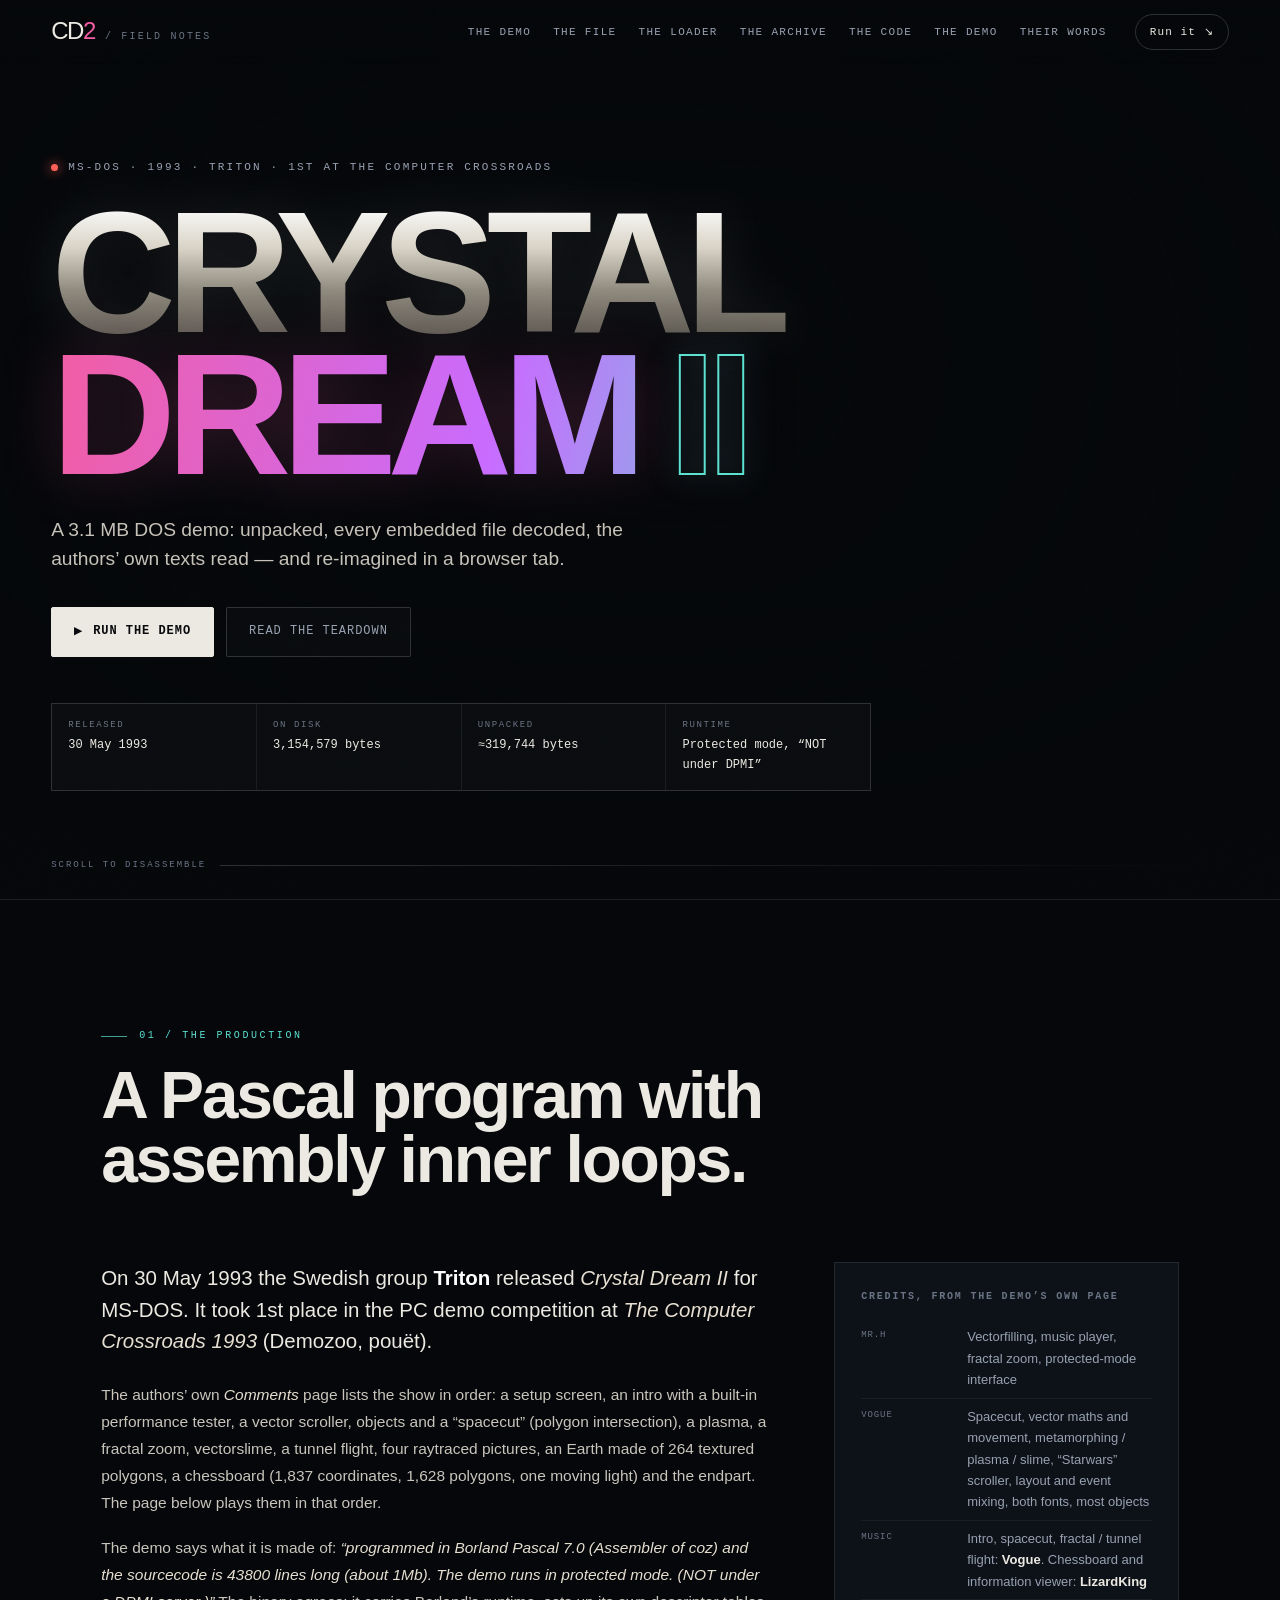
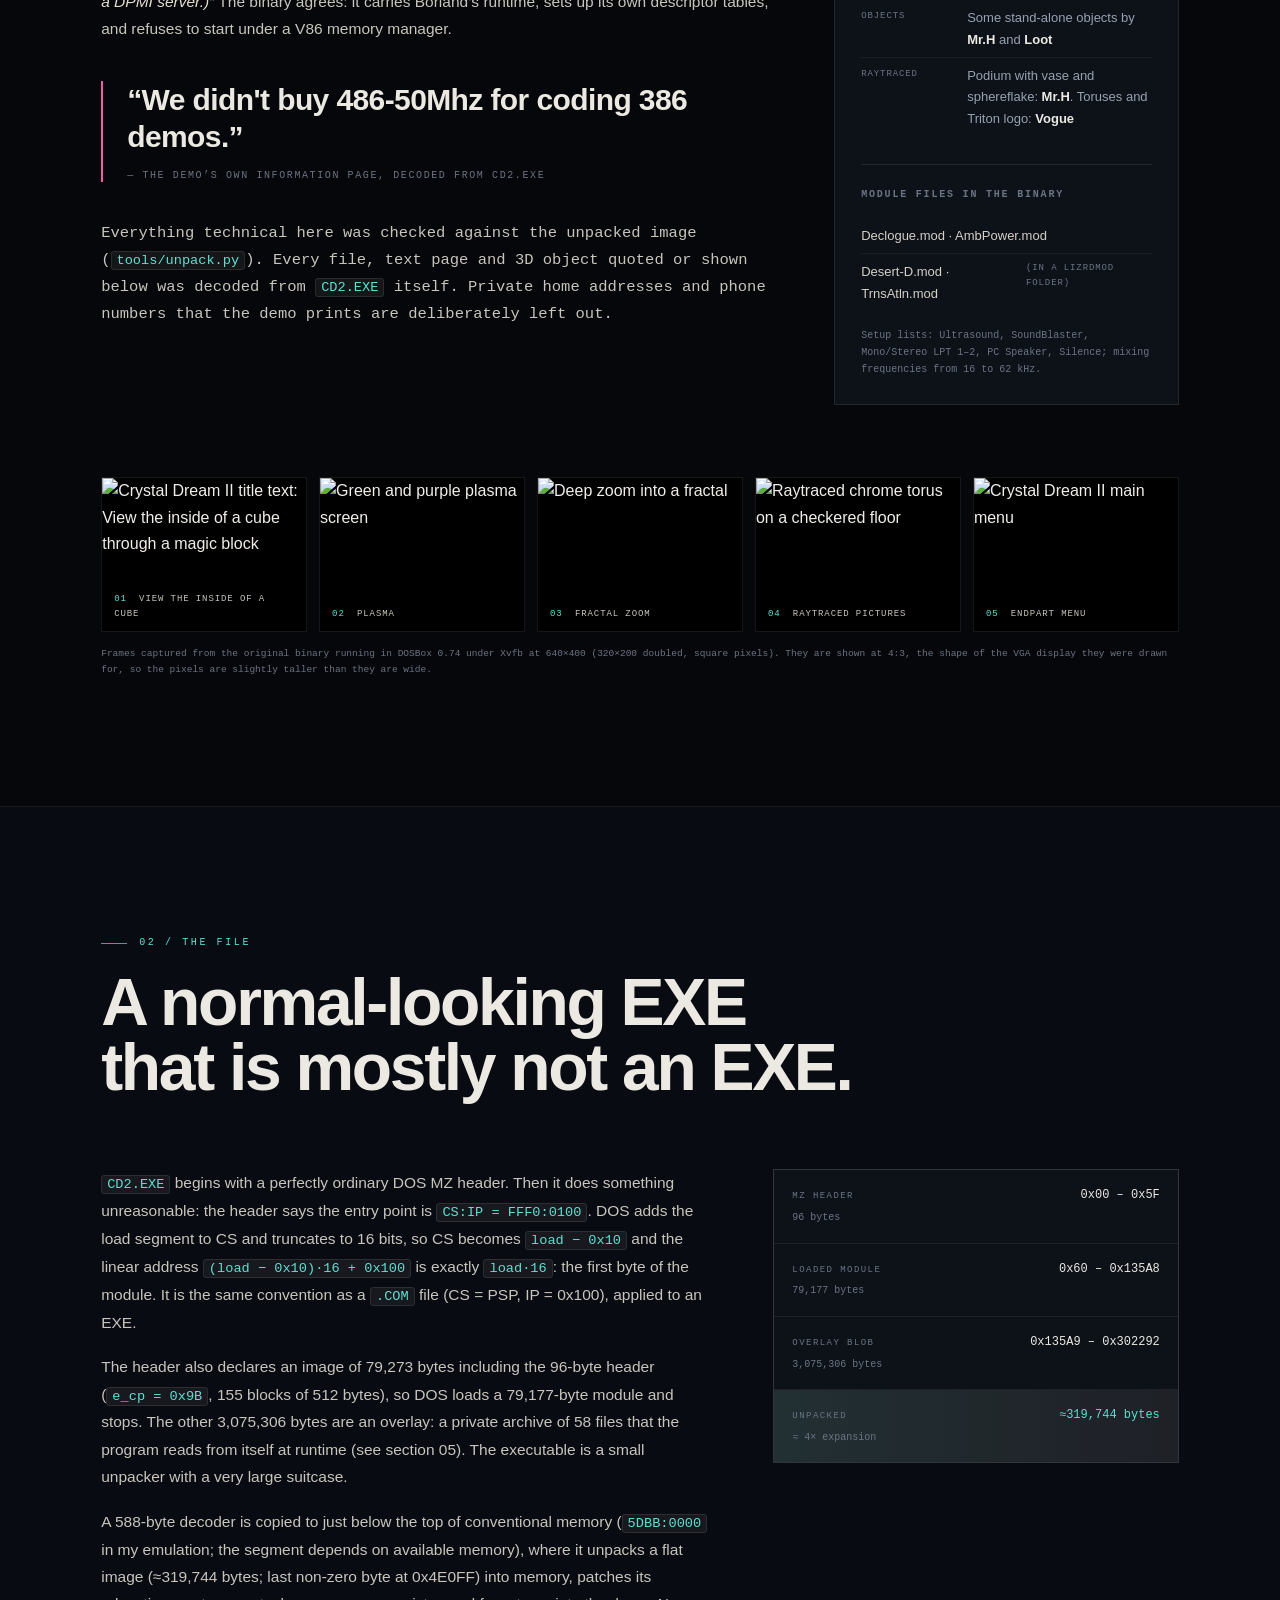
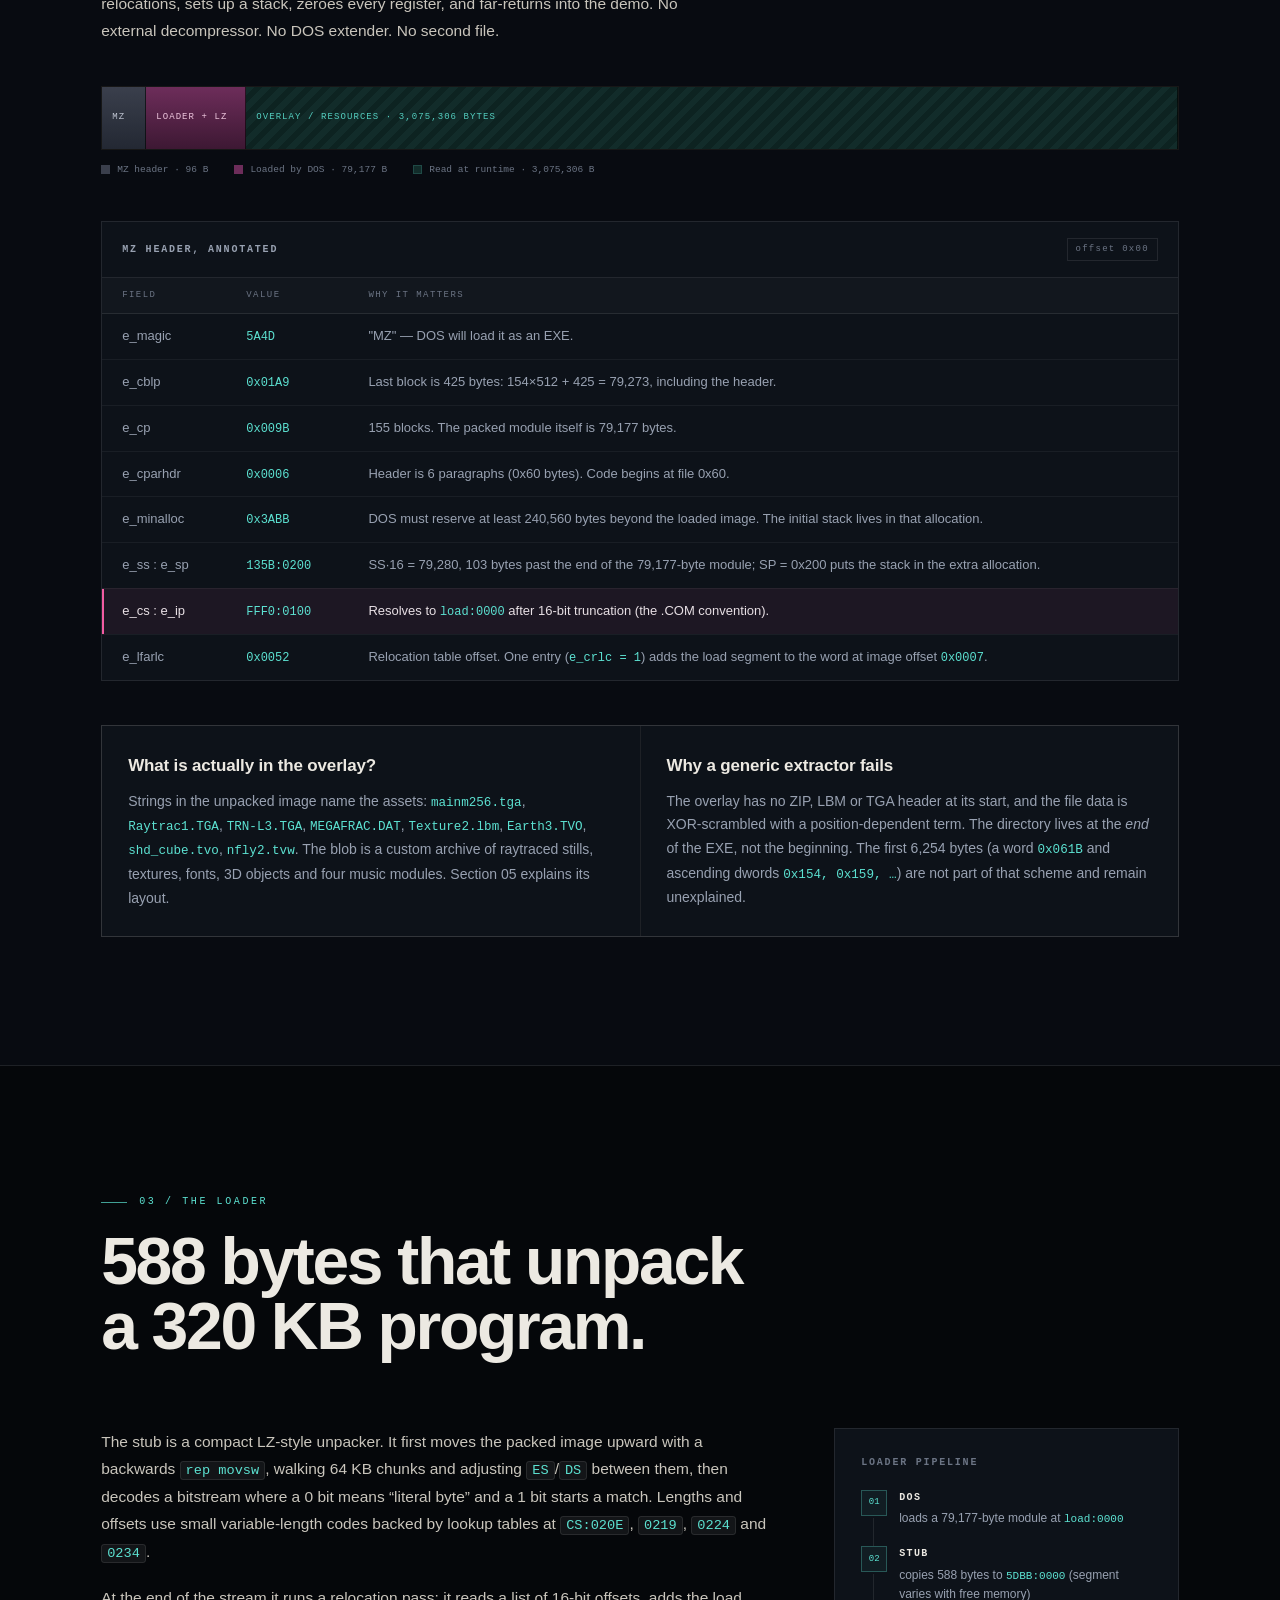
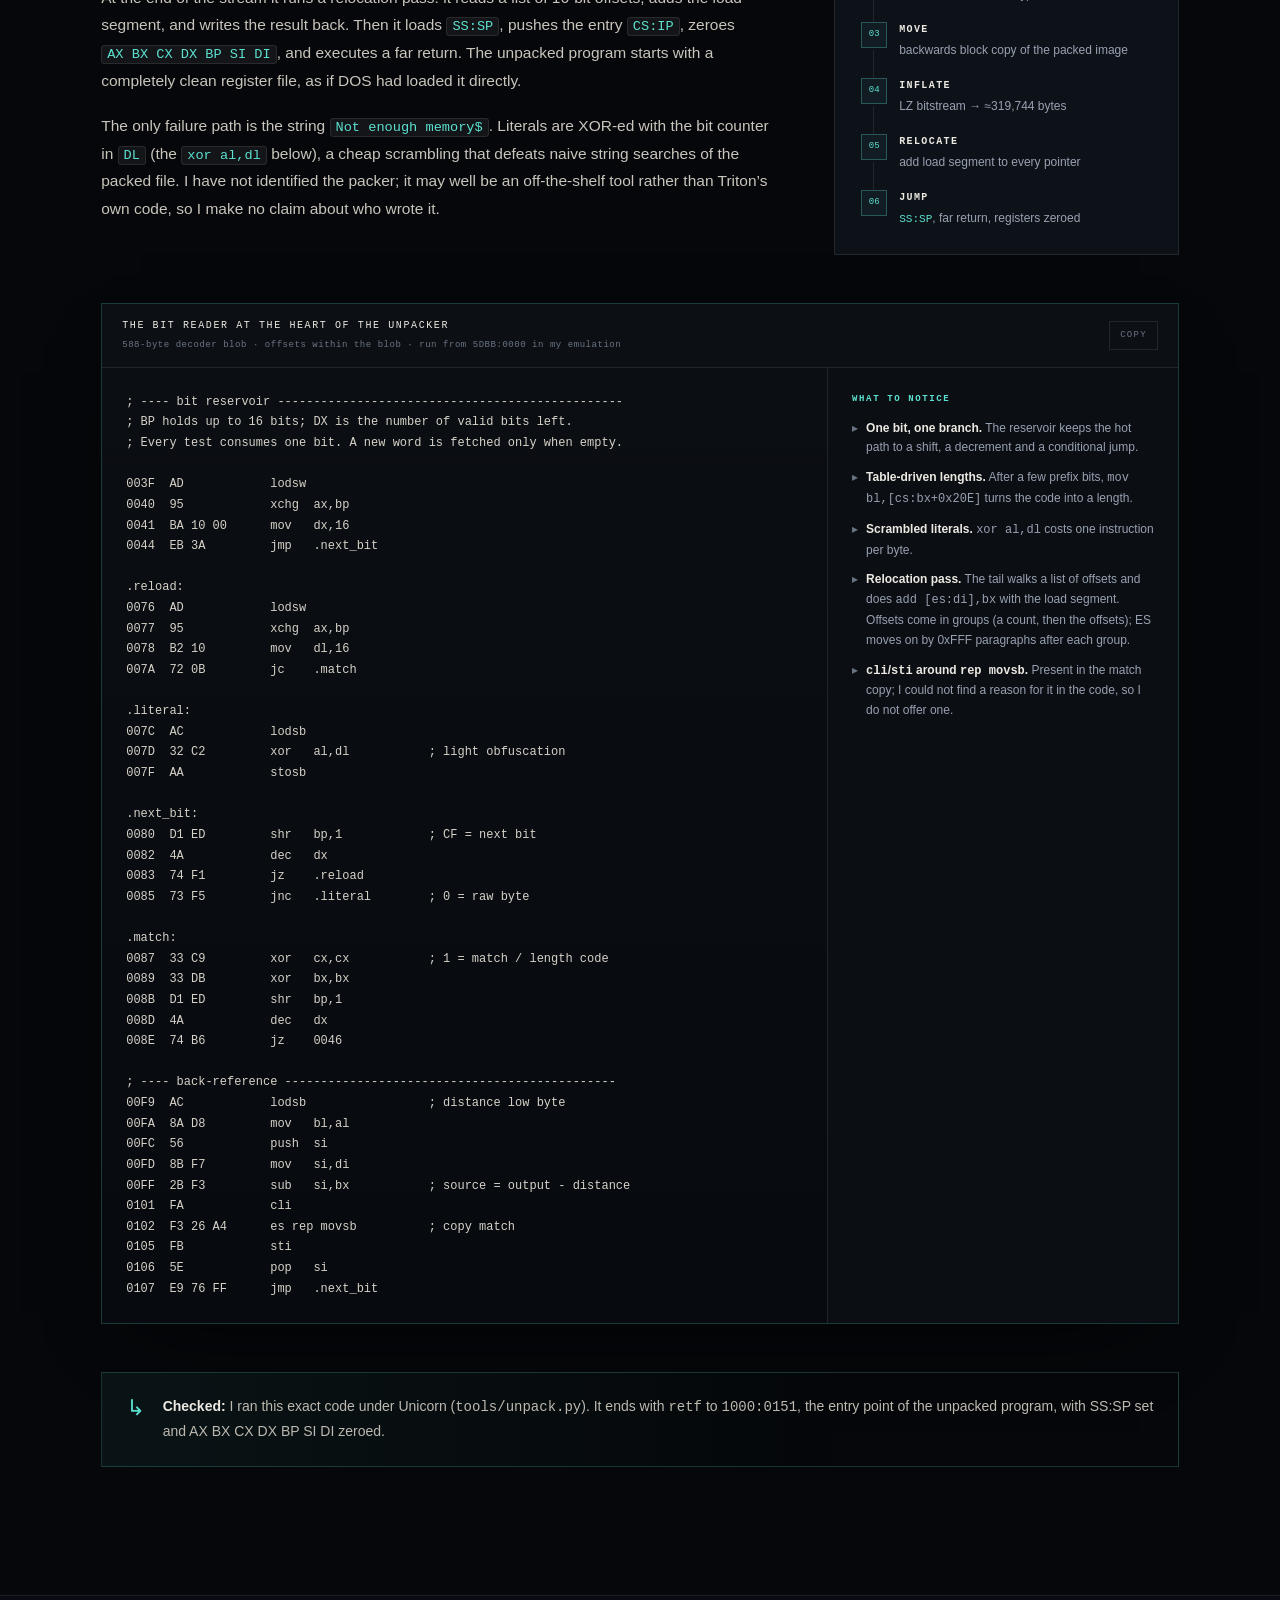
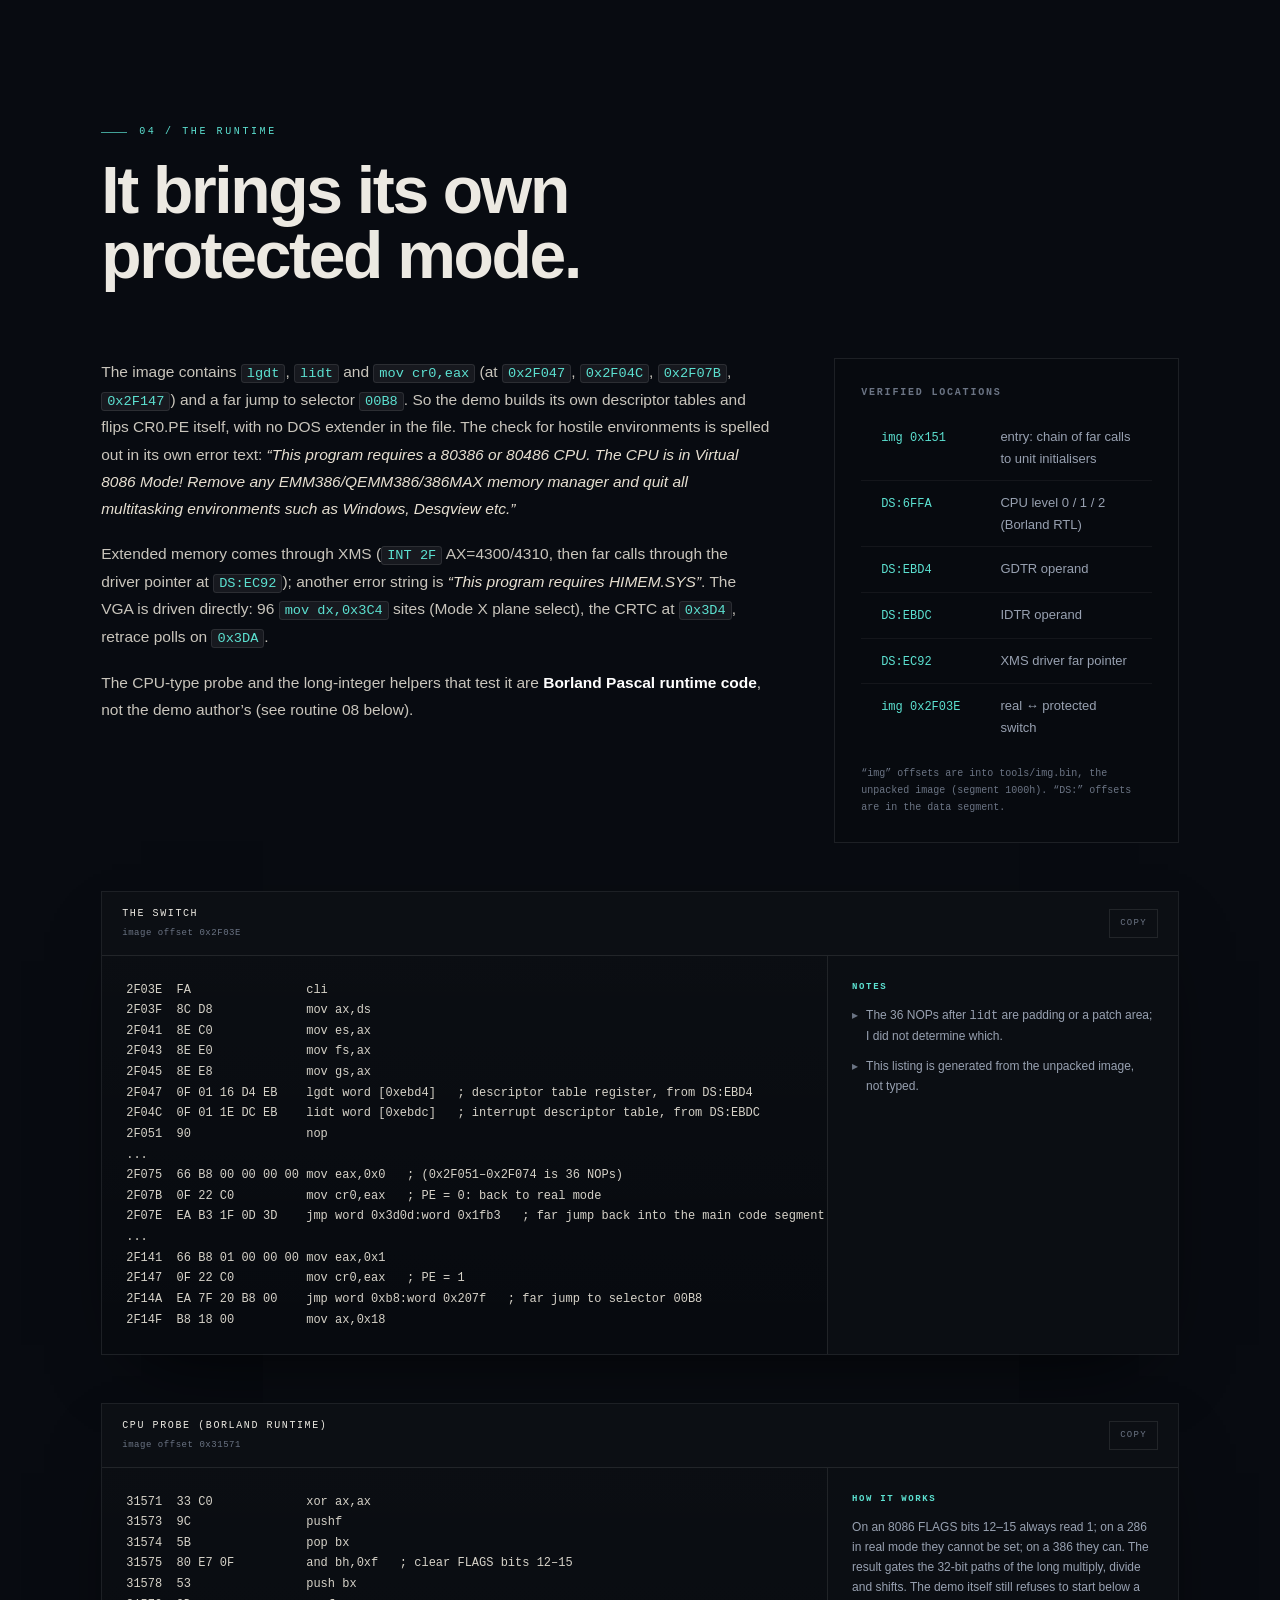
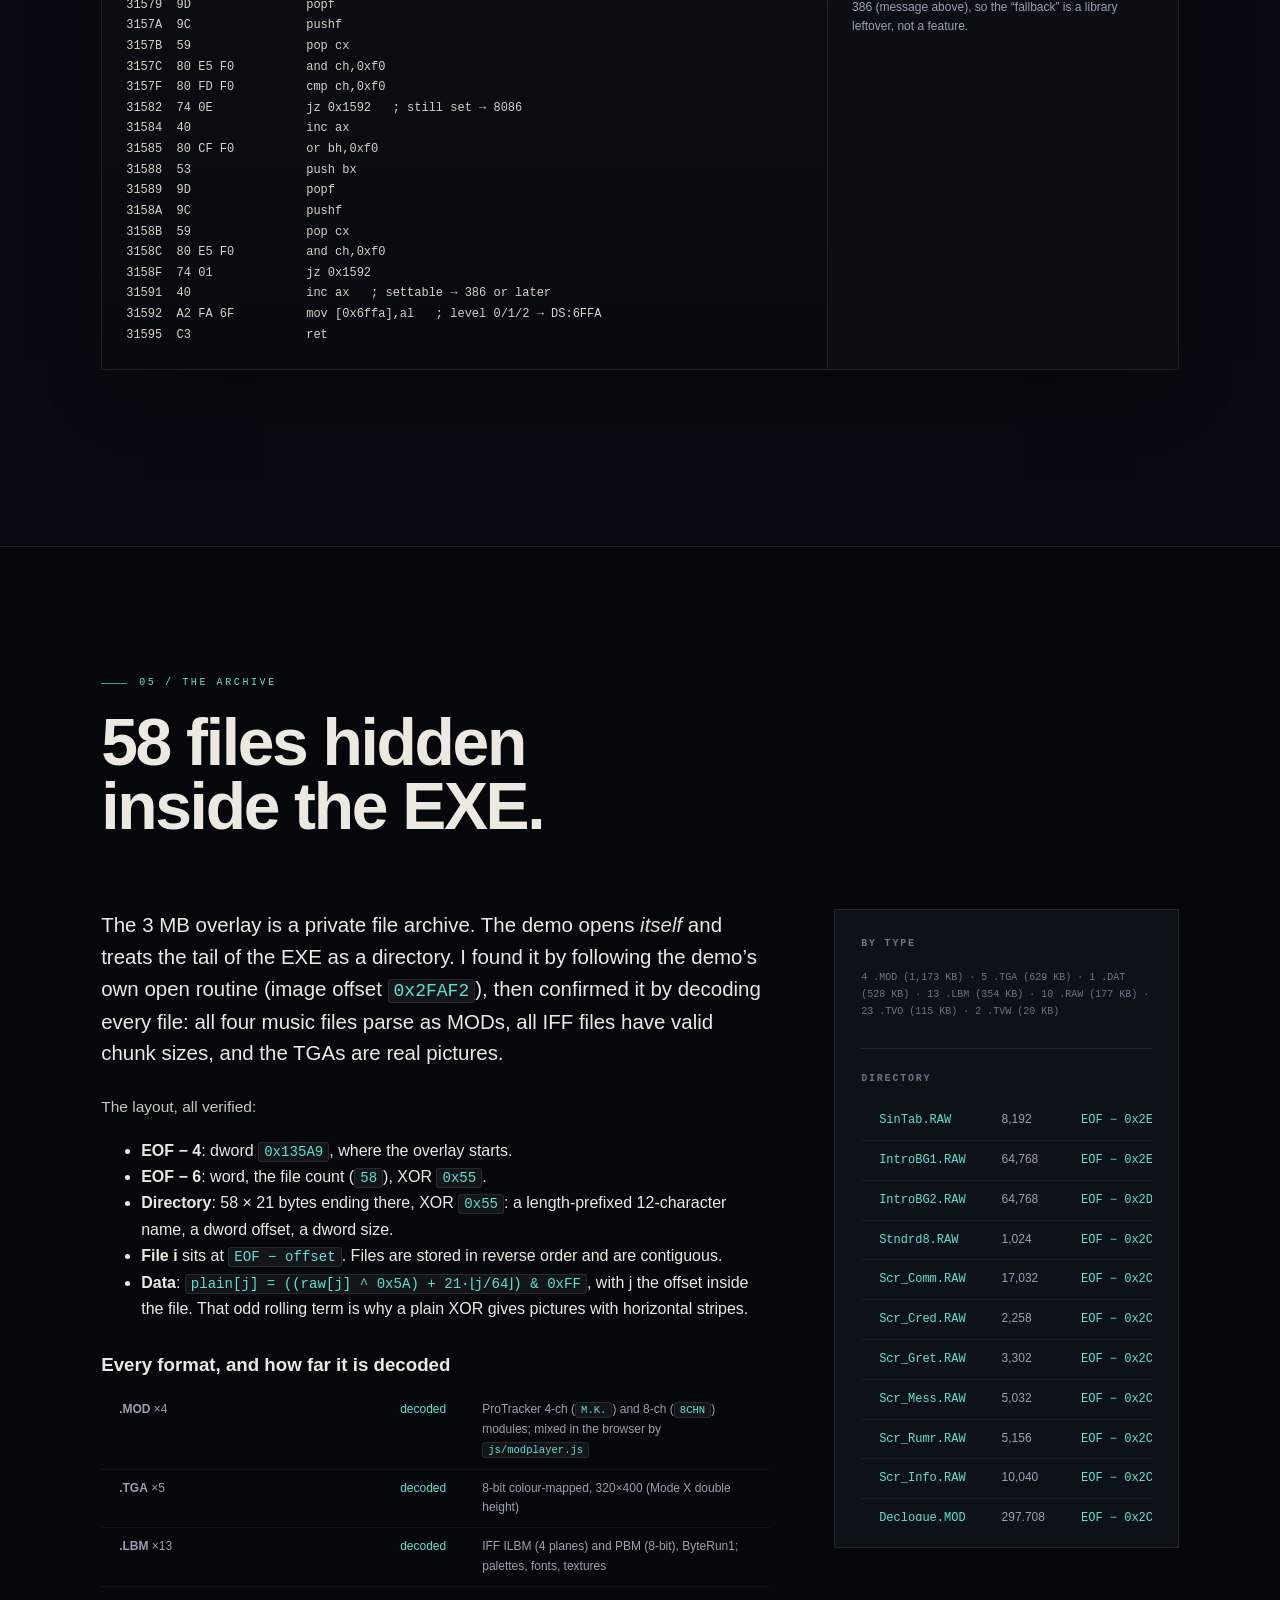
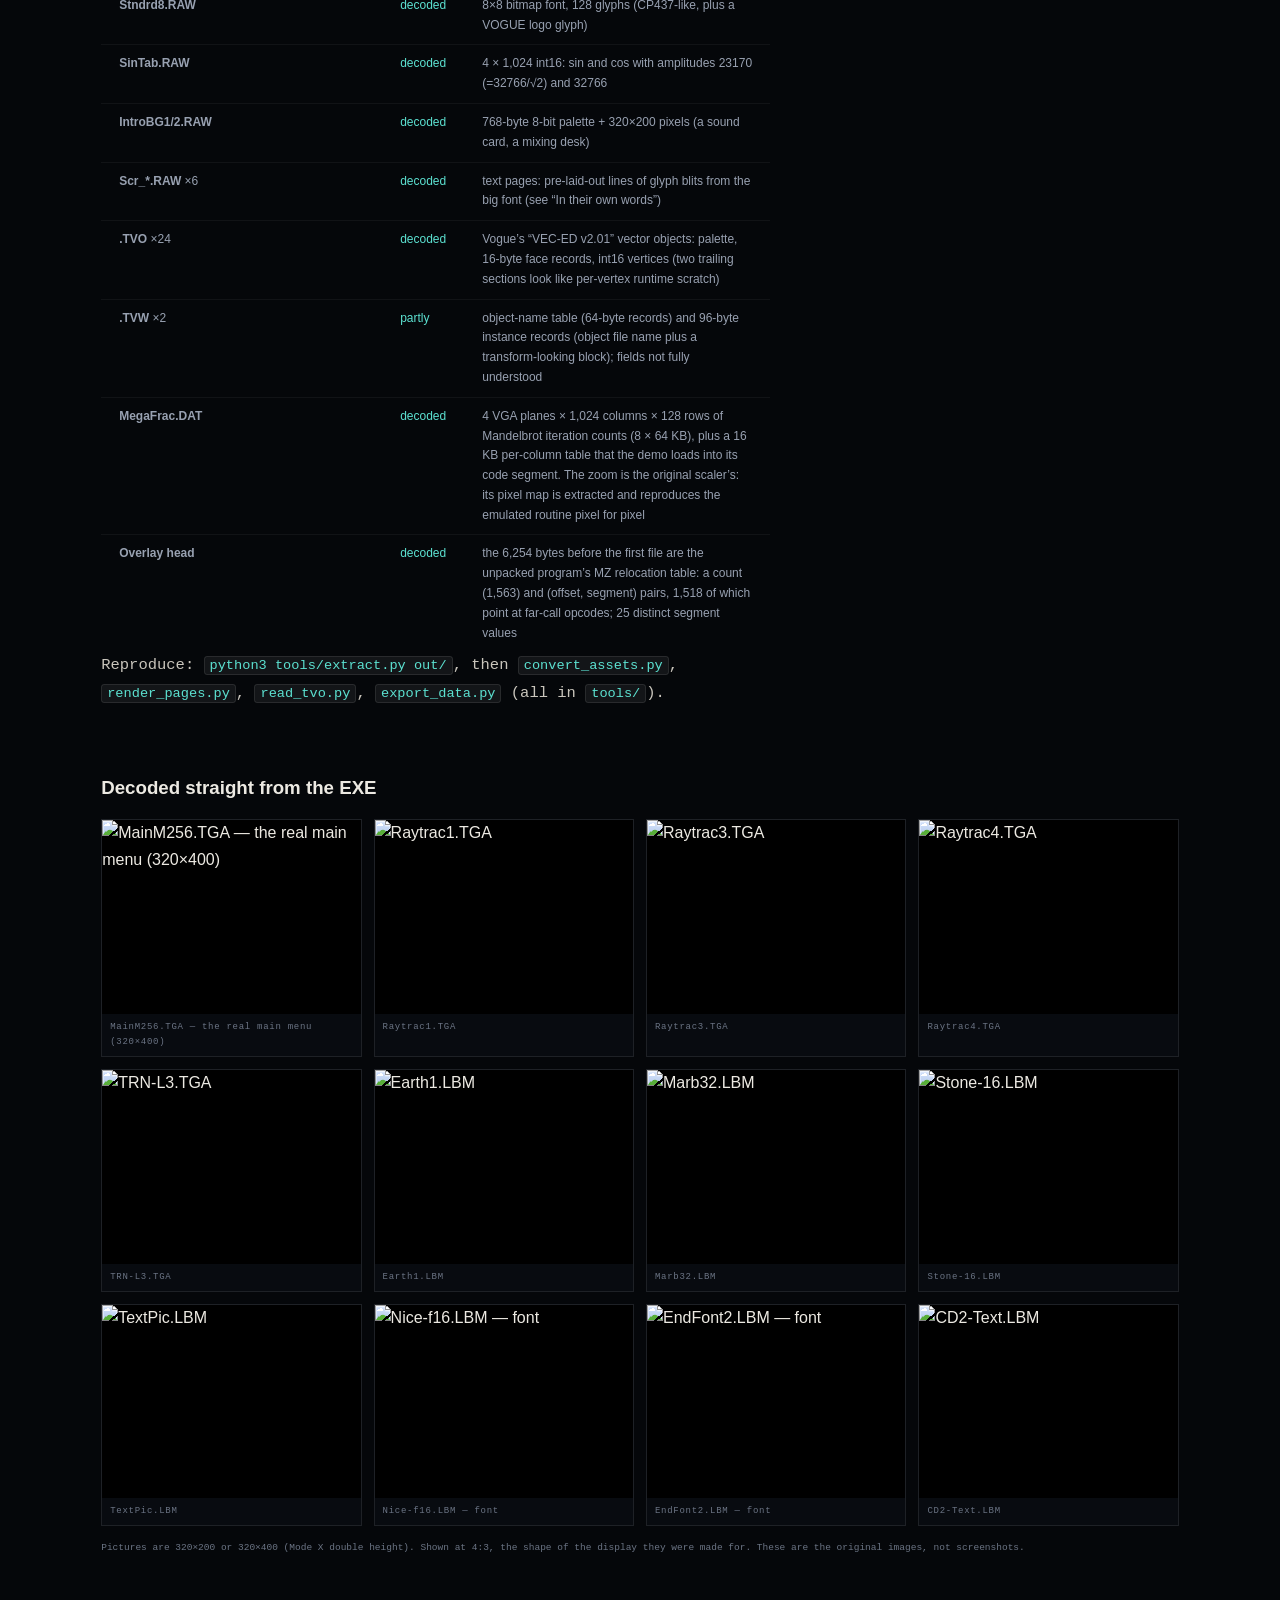
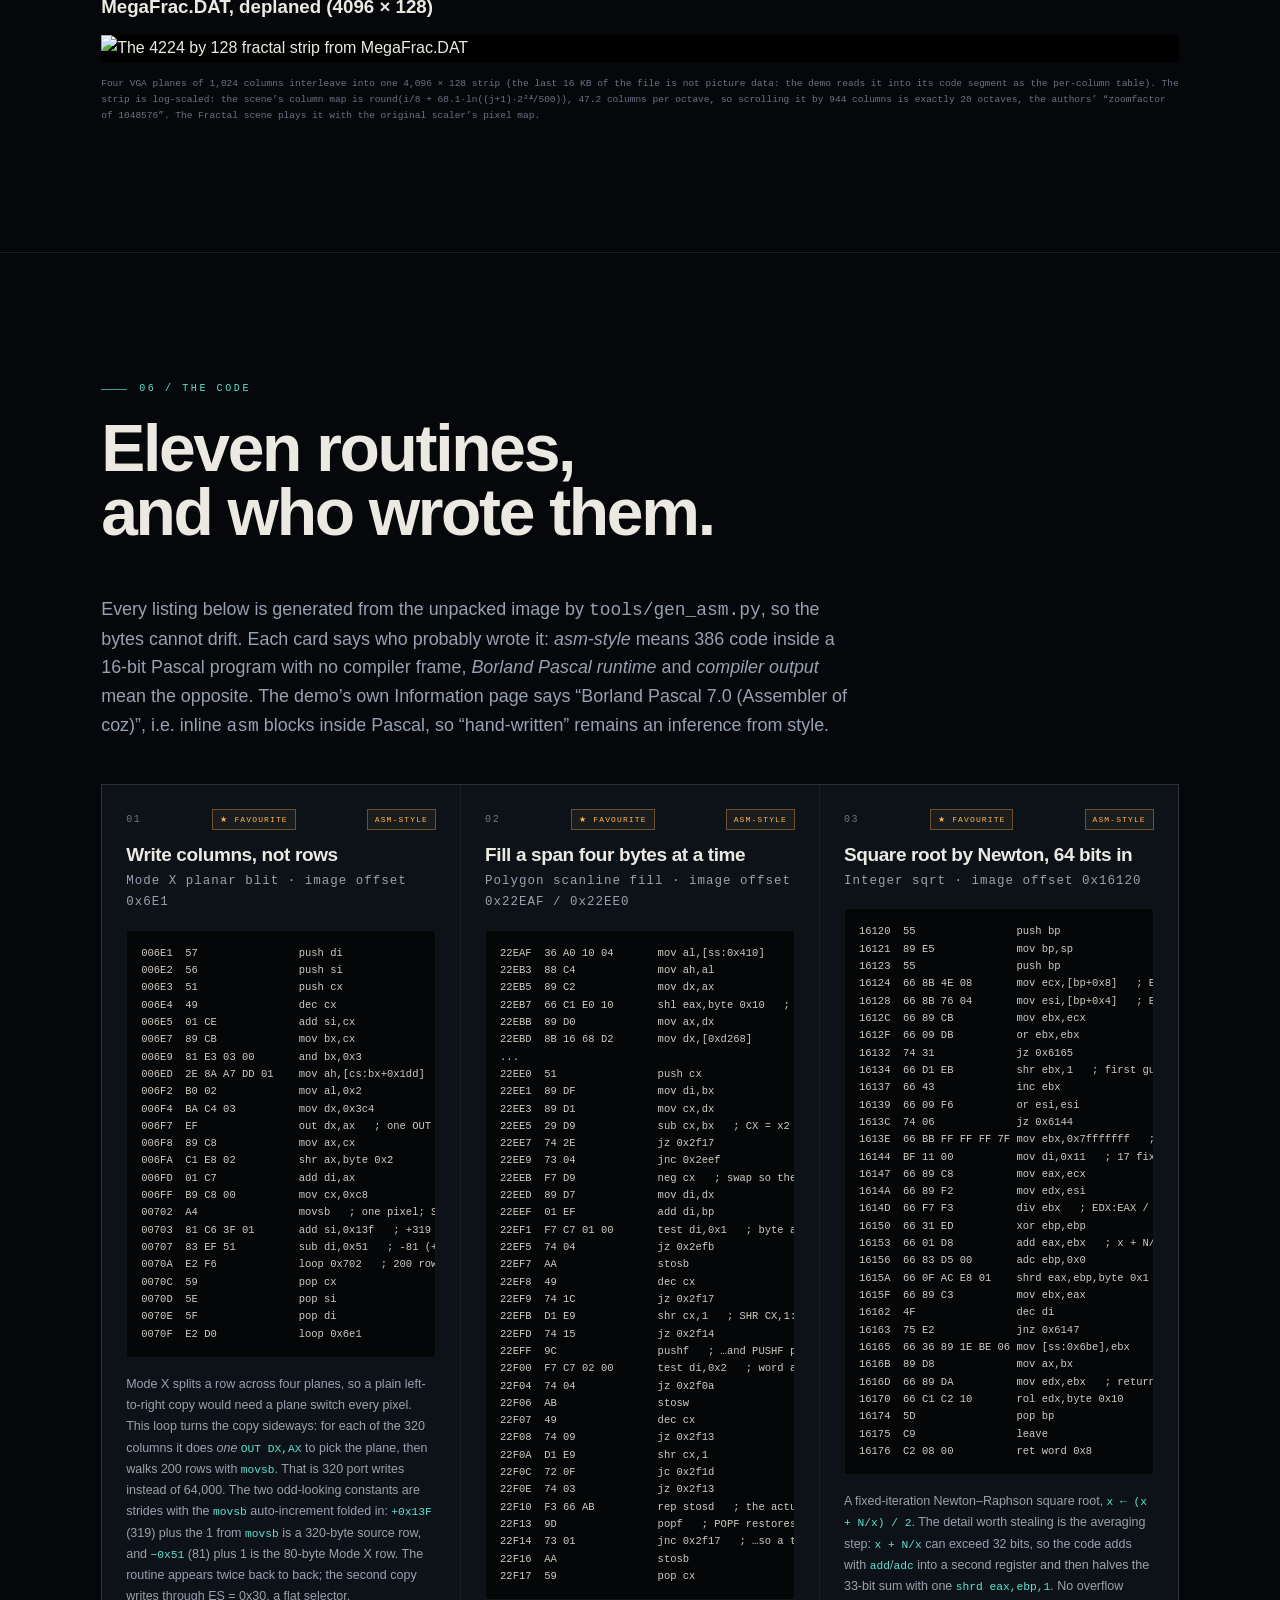
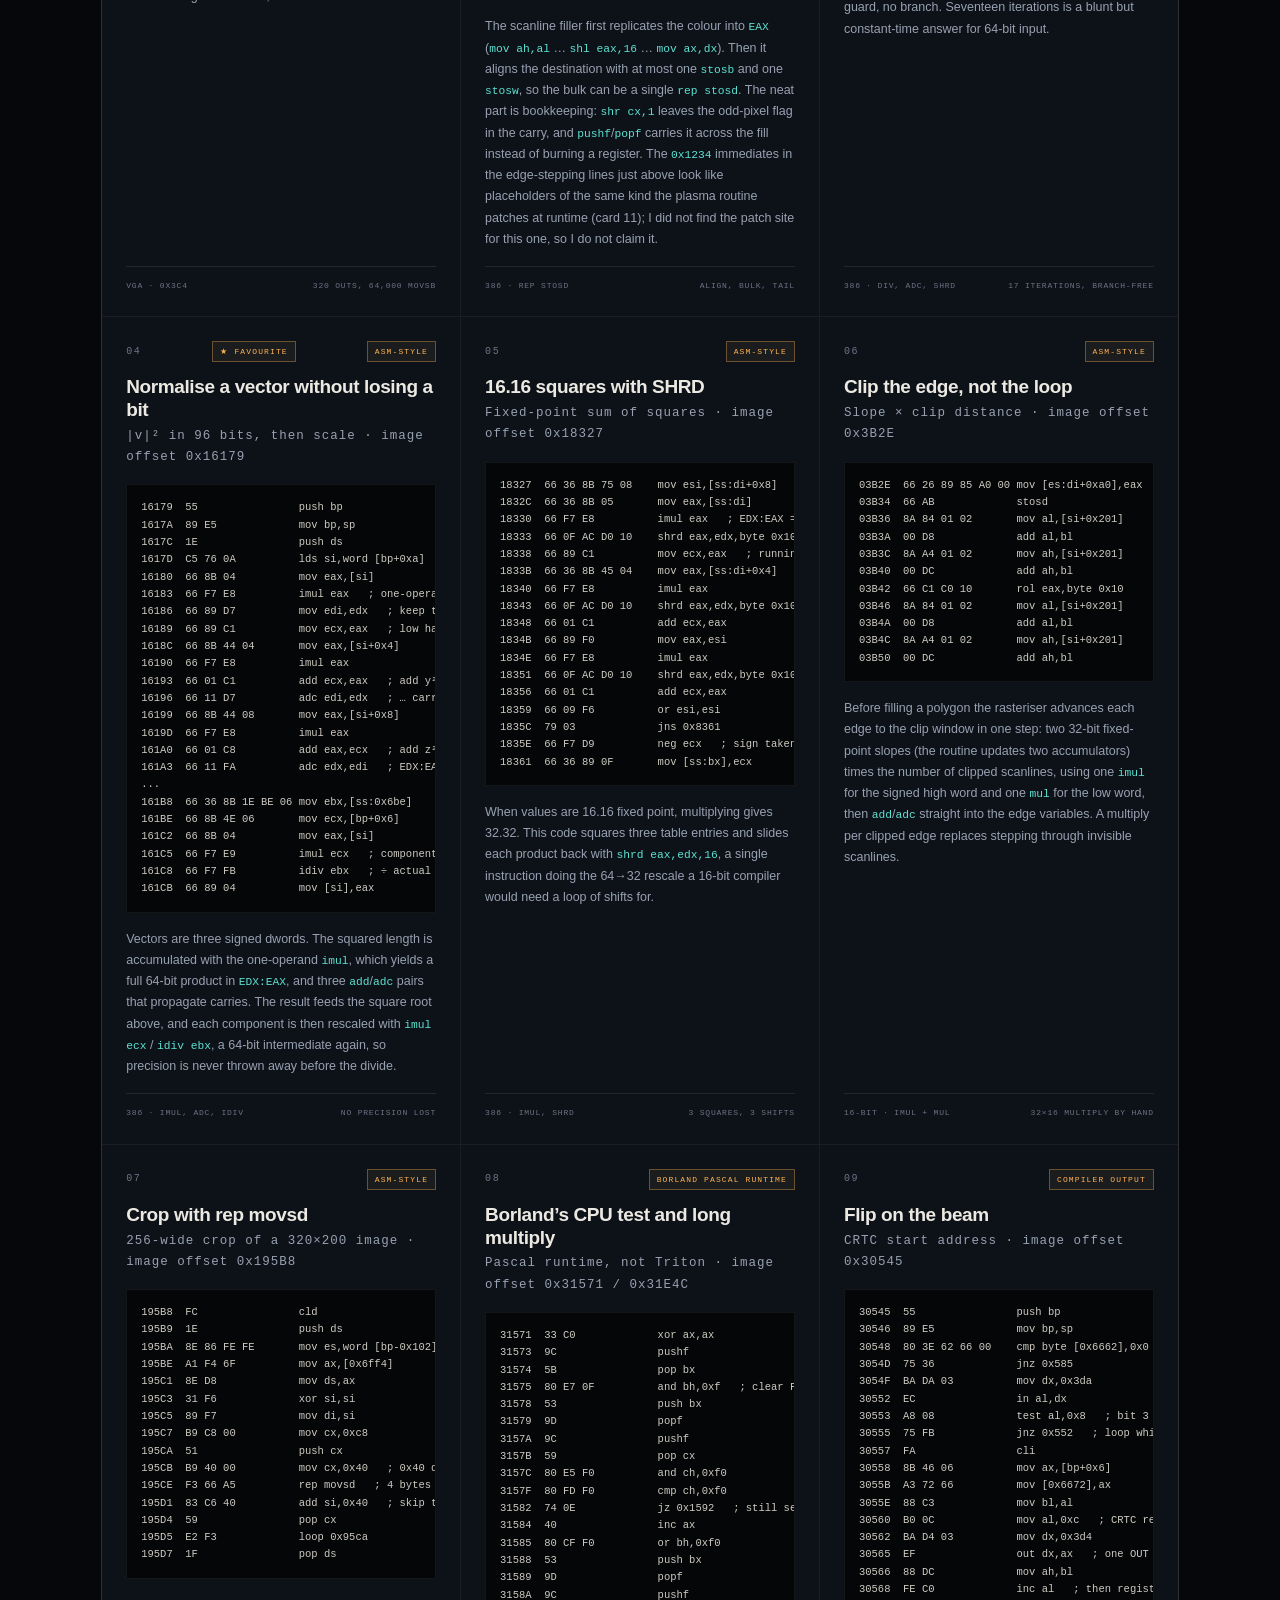
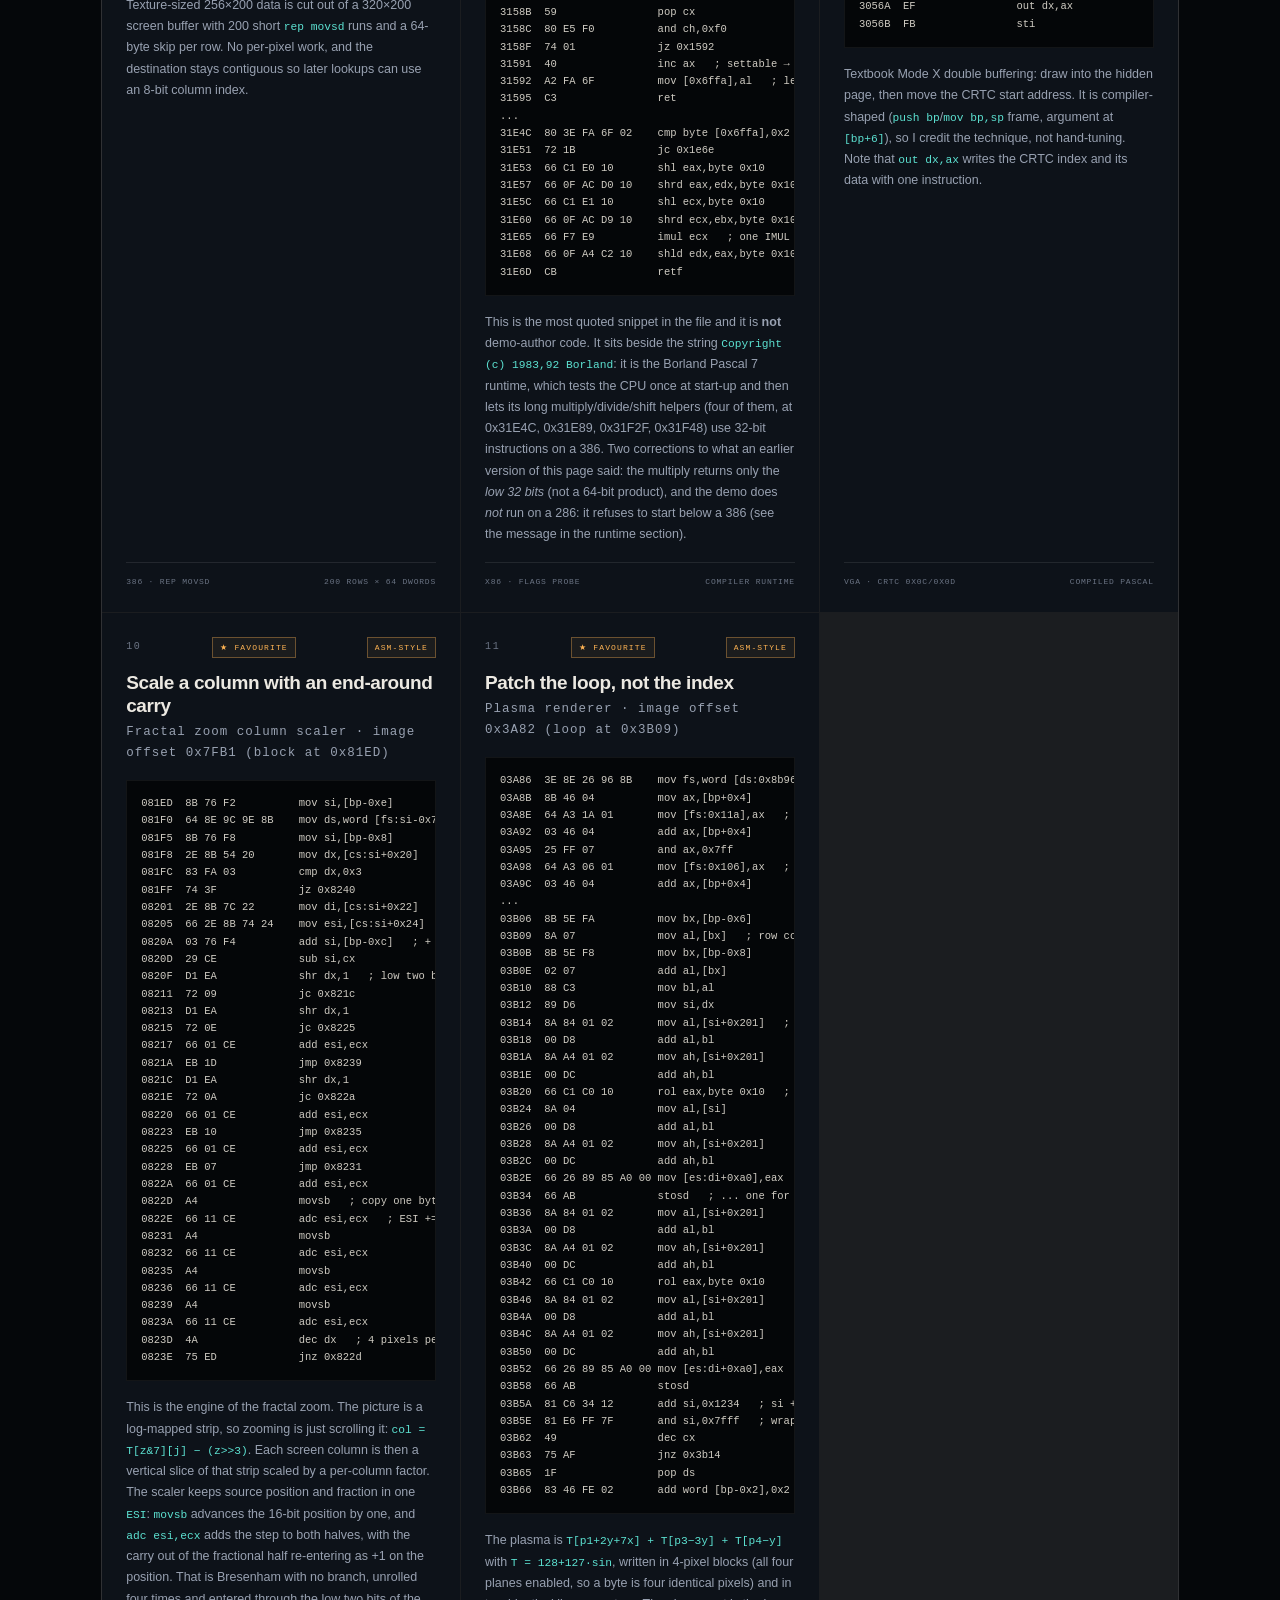
==== index.html @ 29a519af "Replace the JS recreations with the recorded-run player and a native-resolution mode The demo runs u" ====
<!DOCTYPE html>
<html lang="en">
<head>
<meta charset="utf-8">
<meta name="viewport" content="width=device-width, initial-scale=1">
<title>Crystal Dream II — Field Notes</title>
<meta name="description" content="A reverse-engineering field guide to Triton's 1993 MS-DOS demo Crystal Dream II, with an interactive browser look-alike and an annotated tour of routines checked byte-for-byte against the binary.">
<link rel="icon" href="data:image/svg+xml,%3Csvg xmlns='http://www.w3.org/2000/svg' viewBox='0 0 64 64'%3E%3Crect width='64' height='64' fill='%2305070a'/%3E%3Ctext x='6' y='45' font-family='Arial Black,Arial' font-size='34' font-weight='900' fill='%23ece9e2'%3ECD%3C/text%3E%3Ctext x='46' y='45' font-family='Arial Black,Arial' font-size='34' font-weight='900' fill='%23f25ca2'%3E2%3C/text%3E%3C/svg%3E">
<link rel="stylesheet" href="css/site.css">
</head>
<body>

<div class="noise" aria-hidden="true"></div>

<header class="site-head">
  <a class="brand" href="#top">
    <span class="brand-mark">CD<span>2</span></span>
    <span class="brand-text">/ FIELD NOTES</span>
  </a>
  <button class="nav-toggle" id="navToggle" type="button" aria-expanded="false" aria-controls="siteNav">Sections</button>
  <nav class="site-nav" id="siteNav" aria-label="Sections">
    <a href="#demo">The demo</a>
    <a href="#file">The file</a>
    <a href="#loader">The loader</a>
    <a href="#archive">The archive</a>
    <a href="#asm">The code</a>
    <a href="#recreation">The demo</a>
    <a href="#words">Their words</a>
  </nav>
  <a class="head-cta" href="#recreation">Run it <span aria-hidden="true">↘</span></a>
</header>

<main id="top">

<!-- ============================== HERO ============================== -->
<section class="hero" id="hero">
  <canvas id="heroCanvas" width="640" height="400" aria-hidden="true"></canvas>
  <div class="hero-scan" aria-hidden="true"></div>
  <div class="hero-inner">
    <p class="eyebrow"><span class="dot"></span> MS-DOS · 1993 · TRITON · 1st at The Computer Crossroads</p>
    <h1 class="hero-title">
      <span class="line line-a">CRYSTAL</span>
      <span class="line line-b">DREAM <em>II</em></span>
    </h1>
    <p class="hero-sub">A 3.1&nbsp;MB DOS demo: unpacked, every embedded file decoded, the authors’ own texts read — and re-imagined in a browser tab.</p>
    <div class="hero-actions">
      <a class="btn btn-primary" href="#recreation"><span class="btn-play" aria-hidden="true">▶</span> Run the demo</a>
      <a class="btn btn-ghost" href="#file">Read the teardown</a>
    </div>
    <dl class="hero-stats">
      <div><dt>Released</dt><dd>30 May 1993</dd></div>
      <div><dt>On disk</dt><dd>3,154,579 bytes</dd></div>
      <div><dt>Unpacked</dt><dd>≈319,744 bytes</dd></div>
      <div><dt>Runtime</dt><dd>Protected mode, “NOT under DPMI”</dd></div>
    </dl>
  </div>
  <div class="hero-foot">
    <span>Scroll to disassemble</span>
    <span class="scroll-line" aria-hidden="true"></span>
  </div>
</section>

<!-- ============================== INTRO ============================== -->
<section class="section intro" id="demo">
  <div class="wrap">
    <div class="section-head">
      <p class="kicker">01 / The production</p>
      <h2>A Pascal program with assembly inner loops.</h2>
    </div>

    <div class="two-col">
      <div class="prose">
        <p class="lede">On 30&nbsp;May 1993 the Swedish group <strong>Triton</strong> released <em>Crystal Dream II</em> for MS-DOS. It took 1st place in the PC demo competition at <em>The Computer Crossroads 1993</em> (<a href="https://demozoo.org/productions/175/" target="_blank" rel="noopener">Demozoo</a>, <a href="https://www.pouet.net/prod.php?which=462" target="_blank" rel="noopener">pouët</a>).</p>
        <p>The authors’ own <em>Comments</em> page lists the show in order: a setup screen, an intro with a built-in performance tester, a vector scroller, objects and a “spacecut” (polygon intersection), a plasma, a fractal zoom, vectorslime, a tunnel flight, four raytraced pictures, an Earth made of 264 textured polygons, a chessboard (1,837 coordinates, 1,628 polygons, one moving light) and the endpart. The page below plays them in that order.</p>
        <p>The demo says what it is made of: <em>“programmed in Borland Pascal 7.0 (Assembler of coz) and the sourcecode is 43800 lines long (about 1Mb). The demo runs in protected mode. (NOT under a DPMI server.)”</em> The binary agrees: it carries Borland’s runtime, sets up its own descriptor tables, and refuses to start under a V86 memory manager.</p>
        <blockquote class="pull">
          “We didn't buy 486-50Mhz for coding 386 demos.”
          <cite>— the demo’s own Information page, decoded from CD2.EXE</cite>
        </blockquote>
        <p class="fine">Everything technical here was checked against the unpacked image (<code>tools/unpack.py</code>). Every file, text page and 3D object quoted or shown below was decoded from <code>CD2.EXE</code> itself. Private home addresses and phone numbers that the demo prints are deliberately left out.</p>
      </div>

      <aside class="side-card">
        <h3>Credits, from the demo’s own page</h3>
        <ul class="credits">
          <li><span>Mr.H</span><div>Vectorfilling, music player, fractal zoom, protected-mode interface</div></li>
          <li><span>Vogue</span><div>Spacecut, vector maths and movement, metamorphing / plasma / slime, “Starwars” scroller, layout and event mixing, both fonts, most objects</div></li>
          <li><span>Music</span><div>Intro, spacecut, fractal / tunnel flight: <b>Vogue</b>. Chessboard and information viewer: <b>LizardKing</b></div></li>
          <li><span>Objects</span><div>Some stand-alone objects by <b>Mr.H</b> and <b>Loot</b></div></li>
          <li><span>Raytraced</span><div>Podium with vase and sphereflake: <b>Mr.H</b>. Toruses and Triton logo: <b>Vogue</b></div></li>
        </ul>
        <h3>Module files in the binary</h3>
        <ul class="tracks">
          <li>Declogue.mod · AmbPower.mod</li>
          <li>Desert-D.mod · TrnsAtln.mod <span>(in a <code>lizrdmod</code> folder)</span></li>
        </ul>
        <p class="fine">Setup lists: Ultrasound, SoundBlaster, Mono/Stereo LPT 1–2, PC Speaker, Silence; mixing frequencies from 16 to 62&nbsp;kHz.</p>
      </aside>
    </div>

    <div class="scene-strip">
      <figure class="shot">
        <img src="assets/text-vr.png" alt="Crystal Dream II title text: View the inside of a cube through a magic block" loading="lazy">
        <figcaption><span>01</span> View the inside of a cube</figcaption>
      </figure>
      <figure class="shot">
        <img src="assets/plasma.png" alt="Green and purple plasma screen" loading="lazy">
        <figcaption><span>02</span> Plasma</figcaption>
      </figure>
      <figure class="shot">
        <img src="assets/fractal-2.png" alt="Deep zoom into a fractal" loading="lazy">
        <figcaption><span>03</span> Fractal zoom</figcaption>
      </figure>
      <figure class="shot">
        <img src="assets/torus.png" alt="Raytraced chrome torus on a checkered floor" loading="lazy">
        <figcaption><span>04</span> Raytraced pictures</figcaption>
      </figure>
      <figure class="shot">
        <img src="assets/endpart.png" alt="Crystal Dream II main menu" loading="lazy">
        <figcaption><span>05</span> Endpart menu</figcaption>
      </figure>
    </div>
    <p class="caption-note">Frames captured from the original binary running in DOSBox 0.74 under Xvfb at 640×400 (320×200 doubled, square pixels). They are shown at 4:3, the shape of the VGA display they were drawn for, so the pixels are slightly taller than they are wide.</p>
  </div>
</section>

<!-- ============================== FILE ============================== -->
<section class="section alt" id="file">
  <div class="wrap">
    <div class="section-head">
      <p class="kicker">02 / The file</p>
      <h2>A normal-looking EXE<br>that is mostly not an EXE.</h2>
    </div>

    <div class="two-col narrow">
      <div class="prose">
        <p><code>CD2.EXE</code> begins with a perfectly ordinary DOS MZ header. Then it does something unreasonable: the header says the entry point is <code>CS:IP = FFF0:0100</code>. DOS adds the load segment to CS and truncates to 16 bits, so CS becomes <code>load − 0x10</code> and the linear address <code>(load − 0x10)·16 + 0x100</code> is exactly <code>load·16</code>: the first byte of the module. It is the same convention as a <code>.COM</code> file (CS = PSP, IP = 0x100), applied to an EXE.</p>
        <p>The header also declares an image of 79,273 bytes including the 96-byte header (<code>e_cp = 0x9B</code>, 155 blocks of 512 bytes), so DOS loads a 79,177-byte module and stops. The other 3,075,306 bytes are an overlay: a private archive of 58 files that the program reads from itself at runtime (see section 05). The executable is a small unpacker with a very large suitcase.</p>
        <p>A 588-byte decoder is copied to just below the top of conventional memory (<code>5DBB:0000</code> in my emulation; the segment depends on available memory), where it unpacks a flat image (≈319,744 bytes; last non-zero byte at 0x4E0FF) into memory, patches its relocations, sets up a stack, zeroes every register, and far-returns into the demo. No external decompressor. No DOS extender. No second file.</p>
      </div>
      <aside class="side-stack">
        <div class="mini-stat"><span>MZ header</span><b>0x00 – 0x5F</b><i>96 bytes</i></div>
        <div class="mini-stat"><span>Loaded module</span><b>0x60 – 0x135A8</b><i>79,177 bytes</i></div>
        <div class="mini-stat"><span>Overlay blob</span><b>0x135A9 – 0x302292</b><i>3,075,306 bytes</i></div>
        <div class="mini-stat accent"><span>Unpacked</span><b>≈319,744 bytes</b><i>≈ 4× expansion</i></div>
      </aside>
    </div>

    <div class="filebar" role="img" aria-label="File layout: 96-byte header, 79,177-byte loader, 3,075,306-byte overlay">
      <div class="seg seg-head" style="--w:1.2%"><span>MZ</span></div>
      <div class="seg seg-load" style="--w:2.5%"><span>LOADER + LZ</span></div>
      <div class="seg seg-overlay" style="--w:96.3%"><span>OVERLAY / RESOURCES · 3,075,306 BYTES</span></div>
    </div>
    <div class="legend">
      <span><i class="sw sw-head"></i> MZ header · 96 B</span>
      <span><i class="sw sw-load"></i> Loaded by DOS · 79,177 B</span>
      <span><i class="sw sw-overlay"></i> Read at runtime · 3,075,306 B</span>
    </div>

    <div class="table-card">
      <div class="table-head">
        <h3>MZ header, annotated</h3>
        <span class="tag">offset 0x00</span>
      </div>
      <div class="table-scroll">
        <table>
          <thead><tr><th>Field</th><th>Value</th><th>Why it matters</th></tr></thead>
          <tbody>
            <tr><td>e_magic</td><td><code>5A4D</code></td><td>"MZ" — DOS will load it as an EXE.</td></tr>
            <tr><td>e_cblp</td><td><code>0x01A9</code></td><td>Last block is 425 bytes: 154×512 + 425 = 79,273, including the header.</td></tr>
            <tr><td>e_cp</td><td><code>0x009B</code></td><td>155 blocks. The packed module itself is 79,177 bytes.</td></tr>
            <tr><td>e_cparhdr</td><td><code>0x0006</code></td><td>Header is 6 paragraphs (0x60 bytes). Code begins at file 0x60.</td></tr>
            <tr><td>e_minalloc</td><td><code>0x3ABB</code></td><td>DOS must reserve at least 240,560 bytes beyond the loaded image. The initial stack lives in that allocation.</td></tr>
            <tr><td>e_ss : e_sp</td><td><code>135B:0200</code></td><td>SS·16 = 79,280, 103 bytes past the end of the 79,177-byte module; SP = 0x200 puts the stack in the extra allocation.</td></tr>
            <tr class="hl"><td>e_cs : e_ip</td><td><code>FFF0:0100</code></td><td>Resolves to <code>load:0000</code> after 16-bit truncation (the .COM convention).</td></tr>
            <tr><td>e_lfarlc</td><td><code>0x0052</code></td><td>Relocation table offset. One entry (<code>e_crlc = 1</code>) adds the load segment to the word at image offset <code>0x0007</code>.</td></tr>
          </tbody>
        </table>
      </div>
    </div>

    <div class="note-grid">
      <div class="note">
        <h3>What is actually in the overlay?</h3>
        <p>Strings in the unpacked image name the assets: <code>mainm256.tga</code>, <code>Raytrac1.TGA</code>, <code>TRN-L3.TGA</code>, <code>MEGAFRAC.DAT</code>, <code>Texture2.lbm</code>, <code>Earth3.TVO</code>, <code>shd_cube.tvo</code>, <code>nfly2.tvw</code>. The blob is a custom archive of raytraced stills, textures, fonts, 3D objects and four music modules. Section 05 explains its layout.</p>
      </div>
      <div class="note">
        <h3>Why a generic extractor fails</h3>
        <p>The overlay has no ZIP, LBM or TGA header at its start, and the file data is XOR-scrambled with a position-dependent term. The directory lives at the <em>end</em> of the EXE, not the beginning. The first 6,254 bytes (a word <code>0x061B</code> and ascending dwords <code>0x154, 0x159, …</code>) are not part of that scheme and remain unexplained.</p>
      </div>
    </div>
  </div>
</section>

<!-- ============================== LOADER ============================== -->
<section class="section" id="loader">
  <div class="wrap">
    <div class="section-head">
      <p class="kicker">03 / The loader</p>
      <h2>588 bytes that unpack<br>a 320&nbsp;KB program.</h2>
    </div>

    <div class="two-col">
      <div class="prose">
        <p>The stub is a compact LZ-style unpacker. It first moves the packed image upward with a backwards <code>rep movsw</code>, walking 64&nbsp;KB chunks and adjusting <code>ES</code>/<code>DS</code> between them, then decodes a bitstream where a 0 bit means “literal byte” and a 1 bit starts a match. Lengths and offsets use small variable-length codes backed by lookup tables at <code>CS:020E</code>, <code>0219</code>, <code>0224</code> and <code>0234</code>.</p>
        <p>At the end of the stream it runs a relocation pass: it reads a list of 16-bit offsets, adds the load segment, and writes the result back. Then it loads <code>SS:SP</code>, pushes the entry <code>CS:IP</code>, zeroes <code>AX BX CX DX BP SI DI</code>, and executes a far return. The unpacked program starts with a completely clean register file, as if DOS had loaded it directly.</p>
        <p>The only failure path is the string <code>Not enough memory$</code>. Literals are XOR-ed with the bit counter in <code>DL</code> (the <code>xor al,dl</code> below), a cheap scrambling that defeats naive string searches of the packed file. I have not identified the packer; it may well be an off-the-shelf tool rather than Triton’s own code, so I make no claim about who wrote it.</p>
      </div>
      <div class="diagram-card">
        <h3>Loader pipeline</h3>
        <ol class="pipeline">
          <li><b>DOS</b><span>loads a 79,177-byte module at <code>load:0000</code></span></li>
          <li><b>stub</b><span>copies 588 bytes to <code>5DBB:0000</code> (segment varies with free memory)</span></li>
          <li><b>move</b><span>backwards block copy of the packed image</span></li>
          <li><b>inflate</b><span>LZ bitstream → ≈319,744 bytes</span></li>
          <li><b>relocate</b><span>add load segment to every pointer</span></li>
          <li><b>jump</b><span><code>SS:SP</code>, far return, registers zeroed</span></li>
        </ol>
      </div>
    </div>

    <figure class="code-card feature" data-lang="asm">
      <figcaption>
        <div>
          <span class="code-title">The bit reader at the heart of the unpacker</span>
          <span class="code-sub">588-byte decoder blob · offsets within the blob · run from 5DBB:0000 in my emulation</span>
        </div>
        <button class="copy" type="button" data-copy>Copy</button>
      </figcaption>
      <div class="code-body">
        <pre><code class="asm">; ---- bit reservoir ------------------------------------------------
; BP holds up to 16 bits; DX is the number of valid bits left.
; Every test consumes one bit. A new word is fetched only when empty.

003F  AD            lodsw
0040  95            xchg  ax,bp
0041  BA 10 00      mov   dx,16
0044  EB 3A         jmp   .next_bit

.reload:
0076  AD            lodsw
0077  95            xchg  ax,bp
0078  B2 10         mov   dl,16
007A  72 0B         jc    .match

.literal:
007C  AC            lodsb
007D  32 C2         xor   al,dl           ; light obfuscation
007F  AA            stosb

.next_bit:
0080  D1 ED         shr   bp,1            ; CF = next bit
0082  4A            dec   dx
0083  74 F1         jz    .reload
0085  73 F5         jnc   .literal        ; 0 = raw byte

.match:
0087  33 C9         xor   cx,cx           ; 1 = match / length code
0089  33 DB         xor   bx,bx
008B  D1 ED         shr   bp,1
008D  4A            dec   dx
008E  74 B6         jz    0046

; ---- back-reference ----------------------------------------------
00F9  AC            lodsb                 ; distance low byte
00FA  8A D8         mov   bl,al
00FC  56            push  si
00FD  8B F7         mov   si,di
00FF  2B F3         sub   si,bx           ; source = output - distance
0101  FA            cli
0102  F3 26 A4      es rep movsb          ; copy match
0105  FB            sti
0106  5E            pop   si
0107  E9 76 FF      jmp   .next_bit</code></pre>
        <aside class="code-notes">
          <h4>What to notice</h4>
          <ul>
            <li><b>One bit, one branch.</b> The reservoir keeps the hot path to a shift, a decrement and a conditional jump.</li>
            <li><b>Table-driven lengths.</b> After a few prefix bits, <code>mov bl,[cs:bx+0x20E]</code> turns the code into a length.</li>
            <li><b>Scrambled literals.</b> <code>xor al,dl</code> costs one instruction per byte.</li>
            <li><b>Relocation pass.</b> The tail walks a list of offsets and does <code>add [es:di],bx</code> with the load segment. Offsets come in groups (a count, then the offsets); ES moves on by 0xFFF paragraphs after each group.</li>
            <li><b><code>cli</code>/<code>sti</code> around <code>rep movsb</code>.</b> Present in the match copy; I could not find a reason for it in the code, so I do not offer one.</li>
          </ul>
        </aside>
      </div>
    </figure>

    <div class="callout">
      <span class="callout-mark">↳</span>
      <p><strong>Checked:</strong> I ran this exact code under Unicorn (<code>tools/unpack.py</code>). It ends with <code>retf</code> to <code>1000:0151</code>, the entry point of the unpacked program, with SS:SP set and AX BX CX DX BP SI DI zeroed.</p>
    </div>
  </div>
</section>

<!-- ============================== PROTECTED MODE ============================== -->
<section class="section alt" id="pm">
  <div class="wrap">
    <div class="section-head">
      <p class="kicker">04 / The runtime</p>
      <h2>It brings its own<br>protected mode.</h2>
    </div>

    <div class="two-col">
      <div class="prose">
        <p>The image contains <code>lgdt</code>, <code>lidt</code> and <code>mov cr0,eax</code> (at <code>0x2F047</code>, <code>0x2F04C</code>, <code>0x2F07B</code>, <code>0x2F147</code>) and a far jump to selector <code>00B8</code>. So the demo builds its own descriptor tables and flips CR0.PE itself, with no DOS extender in the file. The check for hostile environments is spelled out in its own error text: <em>“This program requires a 80386 or 80486 CPU. The CPU is in Virtual 8086 Mode! Remove any EMM386/QEMM386/386MAX memory manager and quit all multitasking environments such as Windows, Desqview etc.”</em></p>
        <p>Extended memory comes through XMS (<code>INT 2F</code> AX=4300/4310, then far calls through the driver pointer at <code>DS:EC92</code>); another error string is <em>“This program requires HIMEM.SYS”</em>. The VGA is driven directly: 96 <code>mov dx,0x3C4</code> sites (Mode X plane select), the CRTC at <code>0x3D4</code>, retrace polls on <code>0x3DA</code>.</p>
        <p>The CPU-type probe and the long-integer helpers that test it are <strong>Borland Pascal runtime code</strong>, not the demo author’s (see routine 08 below).</p>
      </div>
      <aside class="side-card dark">
        <h3>Verified locations</h3>
        <table class="mini-table">
          <tr><td><code>img 0x151</code></td><td>entry: chain of far calls to unit initialisers</td></tr>
          <tr><td><code>DS:6FFA</code></td><td>CPU level 0 / 1 / 2 (Borland RTL)</td></tr>
          <tr><td><code>DS:EBD4</code></td><td>GDTR operand</td></tr>
          <tr><td><code>DS:EBDC</code></td><td>IDTR operand</td></tr>
          <tr><td><code>DS:EC92</code></td><td>XMS driver far pointer</td></tr>
          <tr><td><code>img 0x2F03E</code></td><td>real ↔ protected switch</td></tr>
        </table>
        <p class="fine">“img” offsets are into <code>tools/img.bin</code>, the unpacked image (segment 1000h). “DS:” offsets are in the data segment.</p>
      </aside>
    </div>

    <figure class="code-card">
      <figcaption>
        <div>
          <span class="code-title">The switch</span>
          <span class="code-sub">image offset 0x2F03E</span>
        </div>
        <button class="copy" type="button" data-copy>Copy</button>
      </figcaption>
      <div class="code-body">
        <pre><code class="asm">2F03E  FA                cli
2F03F  8C D8             mov ax,ds
2F041  8E C0             mov es,ax
2F043  8E E0             mov fs,ax
2F045  8E E8             mov gs,ax
2F047  0F 01 16 D4 EB    lgdt word [0xebd4]   ; descriptor table register, from DS:EBD4
2F04C  0F 01 1E DC EB    lidt word [0xebdc]   ; interrupt descriptor table, from DS:EBDC
2F051  90                nop
...
2F075  66 B8 00 00 00 00 mov eax,0x0   ; (0x2F051–0x2F074 is 36 NOPs)
2F07B  0F 22 C0          mov cr0,eax   ; PE = 0: back to real mode
2F07E  EA B3 1F 0D 3D    jmp word 0x3d0d:word 0x1fb3   ; far jump back into the main code segment
...
2F141  66 B8 01 00 00 00 mov eax,0x1
2F147  0F 22 C0          mov cr0,eax   ; PE = 1
2F14A  EA 7F 20 B8 00    jmp word 0xb8:word 0x207f   ; far jump to selector 00B8
2F14F  B8 18 00          mov ax,0x18</code></pre>
        <aside class="code-notes">
          <h4>Notes</h4>
          <ul>
            <li>The 36 NOPs after <code>lidt</code> are padding or a patch area; I did not determine which.</li>
            <li>This listing is generated from the unpacked image, not typed.</li>
          </ul>
        </aside>
      </div>
    </figure>

    <figure class="code-card">
      <figcaption>
        <div>
          <span class="code-title">CPU probe (Borland runtime)</span>
          <span class="code-sub">image offset 0x31571</span>
        </div>
        <button class="copy" type="button" data-copy>Copy</button>
      </figcaption>
      <div class="code-body">
        <pre><code class="asm">31571  33 C0             xor ax,ax
31573  9C                pushf
31574  5B                pop bx
31575  80 E7 0F          and bh,0xf   ; clear FLAGS bits 12–15
31578  53                push bx
31579  9D                popf
3157A  9C                pushf
3157B  59                pop cx
3157C  80 E5 F0          and ch,0xf0
3157F  80 FD F0          cmp ch,0xf0
31582  74 0E             jz 0x1592   ; still set → 8086
31584  40                inc ax
31585  80 CF F0          or bh,0xf0
31588  53                push bx
31589  9D                popf
3158A  9C                pushf
3158B  59                pop cx
3158C  80 E5 F0          and ch,0xf0
3158F  74 01             jz 0x1592
31591  40                inc ax   ; settable → 386 or later
31592  A2 FA 6F          mov [0x6ffa],al   ; level 0/1/2 → DS:6FFA
31595  C3                ret</code></pre>
        <aside class="code-notes">
          <h4>How it works</h4>
          <p>On an 8086 FLAGS bits 12–15 always read 1; on a 286 in real mode they cannot be set; on a 386 they can. The result gates the 32-bit paths of the long multiply, divide and shifts. The demo itself still refuses to start below a 386 (message above), so the “fallback” is a library leftover, not a feature.</p>
        </aside>
      </div>
    </figure>
  </div>
</section>

<!-- ============================== ARCHIVE ============================== -->
<section class="section" id="archive">
  <div class="wrap">
    <div class="section-head">
      <p class="kicker">05 / The archive</p>
      <h2>58 files hidden<br>inside the EXE.</h2>
    </div>

    <div class="two-col">
      <div class="prose">
        <p class="lede">The 3 MB overlay is a private file archive. The demo opens <em>itself</em> and treats the tail of the EXE as a directory. I found it by following the demo’s own open routine (image offset <code>0x2FAF2</code>), then confirmed it by decoding every file: all four music files parse as MODs, all IFF files have valid chunk sizes, and the TGAs are real pictures.</p>
        <p>The layout, all verified:</p>
        <ul>
          <li><b>EOF − 4</b>: dword <code>0x135A9</code>, where the overlay starts.</li>
          <li><b>EOF − 6</b>: word, the file count (<code>58</code>), XOR <code>0x55</code>.</li>
          <li><b>Directory</b>: 58 × 21 bytes ending there, XOR <code>0x55</code>: a length-prefixed 12-character name, a dword offset, a dword size.</li>
          <li><b>File i</b> sits at <code>EOF − offset</code>. Files are stored in reverse order and are contiguous.</li>
          <li><b>Data</b>: <code>plain[j] = ((raw[j] ^ 0x5A) + 21·⌊j/64⌋) &amp; 0xFF</code>, with j the offset inside the file. That odd rolling term is why a plain XOR gives pictures with horizontal stripes.</li>
        </ul>
        <h3 style="margin:28px 0 10px">Every format, and how far it is decoded</h3>
        <table class="compact status">
          <tr><td><b>.MOD</b> ×4</td><td>decoded</td><td>ProTracker 4-ch (<code>M.K.</code>) and 8-ch (<code>8CHN</code>) modules; mixed in the browser by <code>js/modplayer.js</code></td></tr>
          <tr><td><b>.TGA</b> ×5</td><td>decoded</td><td>8-bit colour-mapped, 320×400 (Mode X double height)</td></tr>
          <tr><td><b>.LBM</b> ×13</td><td>decoded</td><td>IFF ILBM (4 planes) and PBM (8-bit), ByteRun1; palettes, fonts, textures</td></tr>
          <tr><td><b>Stndrd8.RAW</b></td><td>decoded</td><td>8×8 bitmap font, 128 glyphs (CP437-like, plus a VOGUE logo glyph)</td></tr>
          <tr><td><b>SinTab.RAW</b></td><td>decoded</td><td>4 × 1,024 int16: sin and cos with amplitudes 23170 (=32766/√2) and 32766</td></tr>
          <tr><td><b>IntroBG1/2.RAW</b></td><td>decoded</td><td>768-byte 8-bit palette + 320×200 pixels (a sound card, a mixing desk)</td></tr>
          <tr><td><b>Scr_*.RAW</b> ×6</td><td>decoded</td><td>text pages: pre-laid-out lines of glyph blits from the big font (see “In their own words”)</td></tr>
          <tr><td><b>.TVO</b> ×24</td><td>decoded</td><td>Vogue’s “VEC-ED v2.01” vector objects: palette, 16-byte face records, int16 vertices (two trailing sections look like per-vertex runtime scratch)</td></tr>
          <tr><td><b>.TVW</b> ×2</td><td>partly</td><td>object-name table (64-byte records) and 96-byte instance records (object file name plus a transform-looking block); fields not fully understood</td></tr>
          <tr><td><b>MegaFrac.DAT</b></td><td>decoded</td><td>4 VGA planes × 1,024 columns × 128 rows of Mandelbrot iteration counts (8 × 64 KB), plus a 16 KB per-column table that the demo loads into its code segment. The zoom is the original scaler’s: its pixel map is extracted and reproduces the emulated routine pixel for pixel</td></tr>
          <tr><td><b>Overlay head</b></td><td>decoded</td><td>the 6,254 bytes before the first file are the unpacked program’s MZ relocation table: a count (1,563) and (offset, segment) pairs, 1,518 of which point at far-call opcodes; 25 distinct segment values</td></tr>
        </table>
        <p class="fine">Reproduce: <code>python3 tools/extract.py out/</code>, then <code>convert_assets.py</code>, <code>render_pages.py</code>, <code>read_tvo.py</code>, <code>export_data.py</code> (all in <code>tools/</code>).</p>
      </div>
      <aside class="side-card">
        <h3>By type</h3>
        <p class="fine" style="line-height:1.7">4 .MOD (1,173 KB) · 5 .TGA (629 KB) · 1 .DAT (528 KB) · 13 .LBM (354 KB) · 10 .RAW (177 KB) · 23 .TVO (115 KB) · 2 .TVW (20 KB)</p>
        <h3>Directory</h3>
        <div style="max-height:420px;overflow:auto"><table class="compact"><tr><td><code>SinTab.RAW</code></td><td>8,192</td><td><code>EOF − 0x2ED47C</code></td></tr><tr><td><code>IntroBG1.RAW</code></td><td>64,768</td><td><code>EOF − 0x2EB47C</code></td></tr><tr><td><code>IntroBG2.RAW</code></td><td>64,768</td><td><code>EOF − 0x2DB77C</code></td></tr><tr><td><code>Stndrd8.RAW</code></td><td>1,024</td><td><code>EOF − 0x2CBA7C</code></td></tr><tr><td><code>Scr_Comm.RAW</code></td><td>17,032</td><td><code>EOF − 0x2CB67C</code></td></tr><tr><td><code>Scr_Cred.RAW</code></td><td>2,258</td><td><code>EOF − 0x2C73F4</code></td></tr><tr><td><code>Scr_Gret.RAW</code></td><td>3,302</td><td><code>EOF − 0x2C6B22</code></td></tr><tr><td><code>Scr_Mess.RAW</code></td><td>5,032</td><td><code>EOF − 0x2C5E3C</code></td></tr><tr><td><code>Scr_Rumr.RAW</code></td><td>5,156</td><td><code>EOF − 0x2C4A94</code></td></tr><tr><td><code>Scr_Info.RAW</code></td><td>10,040</td><td><code>EOF − 0x2C3670</code></td></tr><tr><td><code>Declogue.MOD</code></td><td>297,708</td><td><code>EOF − 0x2C0F38</code></td></tr><tr><td><code>AmbPower.MOD</code></td><td>327,496</td><td><code>EOF − 0x27844C</code></td></tr><tr><td><code>Desert-D.MOD</code></td><td>260,064</td><td><code>EOF − 0x228504</code></td></tr><tr><td><code>TrnsAtln.MOD</code></td><td>315,418</td><td><code>EOF − 0x1E8D24</code></td></tr><tr><td><code>Arrows.LBM</code></td><td>3,068</td><td><code>EOF − 0x19BD0A</code></td></tr><tr><td><code>CD2-Text.LBM</code></td><td>16,388</td><td><code>EOF − 0x19B10E</code></td></tr><tr><td><code>Earth1.LBM</code></td><td>49,194</td><td><code>EOF − 0x19710A</code></td></tr><tr><td><code>Earth2.LBM</code></td><td>52,650</td><td><code>EOF − 0x18B0E0</code></td></tr><tr><td><code>Earth3.LBM</code></td><td>58,972</td><td><code>EOF − 0x17E336</code></td></tr><tr><td><code>EndFont2.LBM</code></td><td>40,208</td><td><code>EOF − 0x16FCDA</code></td></tr><tr><td><code>Marb32.LBM</code></td><td>51,718</td><td><code>EOF − 0x165FCA</code></td></tr><tr><td><code>Myfont.LBM</code></td><td>14,692</td><td><code>EOF − 0x1595C4</code></td></tr><tr><td><code>Nice-f16.LBM</code></td><td>17,896</td><td><code>EOF − 0x155C60</code></td></tr><tr><td><code>SideLogo.LBM</code></td><td>9,268</td><td><code>EOF − 0x151678</code></td></tr><tr><td><code>Stone-16.LBM</code></td><td>20,446</td><td><code>EOF − 0x14F244</code></td></tr><tr><td><code>TextPic.LBM</code></td><td>7,780</td><td><code>EOF − 0x14A266</code></td></tr><tr><td><code>Texture2.LBM</code></td><td>20,152</td><td><code>EOF − 0x148402</code></td></tr><tr><td><code>NC.TVW</code></td><td>10,744</td><td><code>EOF − 0x14354A</code></td></tr><tr><td><code>NFly2.TVW</code></td><td>10,080</td><td><code>EOF − 0x140B52</code></td></tr><tr><td><code>Earth3.TVO</code></td><td>15,620</td><td><code>EOF − 0x13E3F2</code></td></tr><tr><td><code>NC-MB3.TVO</code></td><td>2,874</td><td><code>EOF − 0x13A6EE</code></td></tr><tr><td><code>NC-MB4.TVO</code></td><td>2,874</td><td><code>EOF − 0x139BB4</code></td></tr><tr><td><code>NCD-Bond.TVO</code></td><td>5,908</td><td><code>EOF − 0x13907A</code></td></tr><tr><td><code>NCD-Hrse.TVO</code></td><td>4,782</td><td><code>EOF − 0x137966</code></td></tr><tr><td><code>NCD-King.TVO</code></td><td>8,236</td><td><code>EOF − 0x1366B8</code></td></tr><tr><td><code>NCD-Towr.TVO</code></td><td>7,604</td><td><code>EOF − 0x13468C</code></td></tr><tr><td><code>NCD-Quen.TVO</code></td><td>7,748</td><td><code>EOF − 0x1328D8</code></td></tr><tr><td><code>NCL-Bond.TVO</code></td><td>5,908</td><td><code>EOF − 0x130A94</code></td></tr><tr><td><code>NCL-Hrse.TVO</code></td><td>4,782</td><td><code>EOF − 0x12F380</code></td></tr><tr><td><code>NCL-King.TVO</code></td><td>8,236</td><td><code>EOF − 0x12E0D2</code></td></tr><tr><td><code>NCL-Towr.TVO</code></td><td>7,604</td><td><code>EOF − 0x12C0A6</code></td></tr><tr><td><code>NCL-Quen.TVO</code></td><td>7,830</td><td><code>EOF − 0x12A2F2</code></td></tr><tr><td><code>NF-NShip.TVO</code></td><td>3,252</td><td><code>EOF − 0x12845C</code></td></tr><tr><td><code>NF-Seg01.TVO</code></td><td>1,392</td><td><code>EOF − 0x1277A8</code></td></tr><tr><td><code>NF-Seg02.TVO</code></td><td>2,300</td><td><code>EOF − 0x127238</code></td></tr><tr><td><code>NF-Seg03.TVO</code></td><td>2,748</td><td><code>EOF − 0x12693C</code></td></tr><tr><td><code>NF-Seg04.TVO</code></td><td>4,268</td><td><code>EOF − 0x125E80</code></td></tr><tr><td><code>NF-Seg05.TVO</code></td><td>2,044</td><td><code>EOF − 0x124DD4</code></td></tr><tr><td><code>NF-Seg06.TVO</code></td><td>2,212</td><td><code>EOF − 0x1245D8</code></td></tr><tr><td><code>NF-Seg07.TVO</code></td><td>4,600</td><td><code>EOF − 0x123D34</code></td></tr><tr><td><code>SHD_Cube.TVO</code></td><td>1,202</td><td><code>EOF − 0x122B3C</code></td></tr><tr><td><code>TxtTori8.TVO</code></td><td>3,688</td><td><code>EOF − 0x12268A</code></td></tr><tr><td><code>MegaFrac.DAT</code></td><td>540,672</td><td><code>EOF − 0x121822</code></td></tr><tr><td><code>Raytrac1.TGA</code></td><td>128,786</td><td><code>EOF − 0x9D822</code></td></tr><tr><td><code>Raytrac3.TGA</code></td><td>128,786</td><td><code>EOF − 0x7E110</code></td></tr><tr><td><code>Raytrac4.TGA</code></td><td>128,786</td><td><code>EOF − 0x5E9FE</code></td></tr><tr><td><code>TRN-L3.TGA</code></td><td>128,786</td><td><code>EOF − 0x3F2EC</code></td></tr><tr><td><code>MainM256.TGA</code></td><td>128,786</td><td><code>EOF − 0x1FBDA</code></td></tr></table></div>
      </aside>
    </div>

    <h3 style="margin:48px 0 16px">Decoded straight from the EXE</h3>
    <div class="gallery"><figure class="gal"><img src="assets/orig/MainM256.png" alt="MainM256.TGA — the real main menu (320×400)" loading="lazy"><figcaption>MainM256.TGA — the real main menu (320×400)</figcaption></figure><figure class="gal"><img src="assets/orig/Raytrac1.png" alt="Raytrac1.TGA" loading="lazy"><figcaption>Raytrac1.TGA</figcaption></figure><figure class="gal"><img src="assets/orig/Raytrac3.png" alt="Raytrac3.TGA" loading="lazy"><figcaption>Raytrac3.TGA</figcaption></figure><figure class="gal"><img src="assets/orig/Raytrac4.png" alt="Raytrac4.TGA" loading="lazy"><figcaption>Raytrac4.TGA</figcaption></figure><figure class="gal"><img src="assets/orig/TRN-L3.png" alt="TRN-L3.TGA" loading="lazy"><figcaption>TRN-L3.TGA</figcaption></figure><figure class="gal"><img src="assets/orig/Earth1.png" alt="Earth1.LBM" loading="lazy"><figcaption>Earth1.LBM</figcaption></figure><figure class="gal"><img src="assets/orig/Marb32.png" alt="Marb32.LBM" loading="lazy"><figcaption>Marb32.LBM</figcaption></figure><figure class="gal"><img src="assets/orig/Stone-16.png" alt="Stone-16.LBM" loading="lazy"><figcaption>Stone-16.LBM</figcaption></figure><figure class="gal"><img src="assets/orig/TextPic.png" alt="TextPic.LBM" loading="lazy"><figcaption>TextPic.LBM</figcaption></figure><figure class="gal"><img src="assets/orig/Nice-f16.png" alt="Nice-f16.LBM — font" loading="lazy"><figcaption>Nice-f16.LBM — font</figcaption></figure><figure class="gal"><img src="assets/orig/EndFont2.png" alt="EndFont2.LBM — font" loading="lazy"><figcaption>EndFont2.LBM — font</figcaption></figure><figure class="gal"><img src="assets/orig/CD2-Text.png" alt="CD2-Text.LBM" loading="lazy"><figcaption>CD2-Text.LBM</figcaption></figure></div>
    <p class="caption-note">Pictures are 320×200 or 320×400 (Mode X double height). Shown at 4:3, the shape of the display they were made for. These are the original images, not screenshots.</p>
    <h3 style="margin:36px 0 12px">MegaFrac.DAT, deplaned (4096 × 128)</h3>
    <img src="assets/orig/strip.png" alt="The 4224 by 128 fractal strip from MegaFrac.DAT" style="width:100%;height:auto;image-rendering:pixelated;background:#000">
    <p class="caption-note">Four VGA planes of 1,024 columns interleave into one 4,096 × 128 strip (the last 16&nbsp;KB of the file is not picture data: the demo reads it into its code segment as the per-column table). The strip is log-scaled: the scene’s column map is <code>round(i/8 + 68.1·ln((j+1)·2²⁴/500))</code>, 47.2 columns per octave, so scrolling it by 944 columns is exactly 20 octaves, the authors’ “zoomfactor of 1048576”. The Fractal scene plays it with the original scaler’s pixel map.</p>
  </div>
</section>

<!-- ============================== ASM ============================== -->
<section class="section" id="asm">
  <div class="wrap">
    <div class="section-head">
      <p class="kicker">06 / The code</p>
      <h2>Eleven routines,<br>and who wrote them.</h2>
    </div>
    <p class="section-lede">Every listing below is generated from the unpacked image by <code>tools/gen_asm.py</code>, so the bytes cannot drift. Each card says who probably wrote it: <em>asm-style</em> means 386 code inside a 16-bit Pascal program with no compiler frame, <em>Borland Pascal runtime</em> and <em>compiler output</em> mean the opposite. The demo’s own Information page says “Borland Pascal 7.0 (Assembler of coz)”, i.e. inline <code>asm</code> blocks inside Pascal, so “hand-written” remains an inference from style.</p>

    <div class="asm-grid">

      <article class="asm-card">
        <div class="asm-top"><span class="asm-num">01</span><span class="badge">★ favourite</span><span class="badge">asm-style</span></div>
        <h3>Write columns, not rows</h3>
        <p class="asm-sub">Mode X planar blit · image offset 0x6E1</p>
        <pre class="asm-mini"><code class="asm">006E1  57                push di
006E2  56                push si
006E3  51                push cx
006E4  49                dec cx
006E5  01 CE             add si,cx
006E7  89 CB             mov bx,cx
006E9  81 E3 03 00       and bx,0x3
006ED  2E 8A A7 DD 01    mov ah,[cs:bx+0x1dd]   ; plane mask for x mod 4, from a 4-byte table in CS
006F2  B0 02             mov al,0x2
006F4  BA C4 03          mov dx,0x3c4
006F7  EF                out dx,ax   ; one OUT selects the plane (index 2 + mask in AH)
006F8  89 C8             mov ax,cx
006FA  C1 E8 02          shr ax,byte 0x2
006FD  01 C7             add di,ax
006FF  B9 C8 00          mov cx,0xc8
00702  A4                movsb   ; one pixel; SI/DI auto-increment
00703  81 C6 3F 01       add si,0x13f   ; +319 (+1 from movsb) = next source row of a 320-wide image
00707  83 EF 51          sub di,0x51   ; -81 (+1 from movsb) = +80, next Mode X row
0070A  E2 F6             loop 0x702   ; 200 rows per column
0070C  59                pop cx
0070D  5E                pop si
0070E  5F                pop di
0070F  E2 D0             loop 0x6e1</code></pre>
        <p>Mode X splits a row across four planes, so a plain left-to-right copy would need a plane switch every pixel. This loop turns the copy sideways: for each of the 320 columns it does <em>one</em> <code>OUT DX,AX</code> to pick the plane, then walks 200 rows with <code>movsb</code>. That is 320 port writes instead of 64,000. The two odd-looking constants are strides with the <code>movsb</code> auto-increment folded in: <code>+0x13F</code> (319) plus the 1 from <code>movsb</code> is a 320-byte source row, and <code>−0x51</code> (81) plus 1 is the 80-byte Mode X row. The routine appears twice back to back; the second copy writes through ES = 0x30, a flat selector.</p>
        <div class="asm-foot"><span>VGA · 0x3C4</span><span>320 OUTs, 64,000 movsb</span></div>
      </article>

      <article class="asm-card">
        <div class="asm-top"><span class="asm-num">02</span><span class="badge">★ favourite</span><span class="badge">asm-style</span></div>
        <h3>Fill a span four bytes at a time</h3>
        <p class="asm-sub">Polygon scanline fill · image offset 0x22EAF / 0x22EE0</p>
        <pre class="asm-mini"><code class="asm">22EAF  36 A0 10 04       mov al,[ss:0x410]
22EB3  88 C4             mov ah,al
22EB5  89 C2             mov dx,ax
22EB7  66 C1 E0 10       shl eax,byte 0x10   ; AL → AX → EAX: the colour byte copied into all four bytes
22EBB  89 D0             mov ax,dx
22EBD  8B 16 68 D2       mov dx,[0xd268]
...
22EE0  51                push cx
22EE1  89 DF             mov di,bx
22EE3  89 D1             mov cx,dx
22EE5  29 D9             sub cx,bx   ; CX = x2 − x1
22EE7  74 2E             jz 0x2f17
22EE9  73 04             jnc 0x2eef
22EEB  F7 D9             neg cx   ; swap so the span always runs left to right
22EED  89 D7             mov di,dx
22EEF  01 EF             add di,bp
22EF1  F7 C7 01 00       test di,0x1   ; byte alignment prologue
22EF5  74 04             jz 0x2efb
22EF7  AA                stosb
22EF8  49                dec cx
22EF9  74 1C             jz 0x2f17
22EFB  D1 E9             shr cx,1   ; SHR CX,1: the odd-byte bit goes to CF…
22EFD  74 15             jz 0x2f14
22EFF  9C                pushf   ; …and PUSHF parks it across the loop
22F00  F7 C7 02 00       test di,0x2   ; word alignment prologue
22F04  74 04             jz 0x2f0a
22F06  AB                stosw
22F07  49                dec cx
22F08  74 09             jz 0x2f13
22F0A  D1 E9             shr cx,1
22F0C  72 0F             jc 0x2f1d
22F0E  74 03             jz 0x2f13
22F10  F3 66 AB          rep stosd   ; the actual work: 4 pixels per store
22F13  9D                popf   ; POPF restores CF
22F14  73 01             jnc 0x2f17   ; …so a trailing byte is one JNC away
22F16  AA                stosb
22F17  59                pop cx</code></pre>
        <p>The scanline filler first replicates the colour into <code>EAX</code> (<code>mov ah,al</code> … <code>shl eax,16</code> … <code>mov ax,dx</code>). Then it aligns the destination with at most one <code>stosb</code> and one <code>stosw</code>, so the bulk can be a single <code>rep stosd</code>. The neat part is bookkeeping: <code>shr cx,1</code> leaves the odd-pixel flag in the carry, and <code>pushf</code>/<code>popf</code> carries it across the fill instead of burning a register. The <code>0x1234</code> immediates in the edge-stepping lines just above look like placeholders of the same kind the plasma routine patches at runtime (card 11); I did not find the patch site for this one, so I do not claim it.</p>
        <div class="asm-foot"><span>386 · rep stosd</span><span>align, bulk, tail</span></div>
      </article>

      <article class="asm-card">
        <div class="asm-top"><span class="asm-num">03</span><span class="badge">★ favourite</span><span class="badge">asm-style</span></div>
        <h3>Square root by Newton, 64 bits in</h3>
        <p class="asm-sub">Integer sqrt · image offset 0x16120</p>
        <pre class="asm-mini"><code class="asm">16120  55                push bp
16121  89 E5             mov bp,sp
16123  55                push bp
16124  66 8B 4E 08       mov ecx,[bp+0x8]   ; ECX = low dword of N
16128  66 8B 76 04       mov esi,[bp+0x4]   ; ESI = high dword of N
1612C  66 89 CB          mov ebx,ecx
1612F  66 09 DB          or ebx,ebx
16132  74 31             jz 0x6165
16134  66 D1 EB          shr ebx,1   ; first guess: N/2 + 1
16137  66 43             inc ebx
16139  66 09 F6          or esi,esi
1613C  74 06             jz 0x6144
1613E  66 BB FF FF FF 7F mov ebx,0x7fffffff   ; N ≥ 2^32: start from the largest positive dword
16144  BF 11 00          mov di,0x11   ; 17 fixed iterations
16147  66 89 C8          mov eax,ecx
1614A  66 89 F2          mov edx,esi
1614D  66 F7 F3          div ebx   ; EDX:EAX / EBX: a 64-bit dividend
16150  66 31 ED          xor ebp,ebp
16153  66 01 D8          add eax,ebx   ; x + N/x as a 33-bit value: ADD then ADC into EBP
16156  66 83 D5 00       adc ebp,0x0
1615A  66 0F AC E8 01    shrd eax,ebp,byte 0x1   ; SHRD by 1 = (x + N/x) / 2 with the carry bit shifted back in
1615F  66 89 C3          mov ebx,eax
16162  4F                dec di
16163  75 E2             jnz 0x6147
16165  66 36 89 1E BE 06 mov [ss:0x6be],ebx
1616B  89 D8             mov ax,bx
1616D  66 89 DA          mov edx,ebx   ; returned as DX:AX (the Pascal longint convention)
16170  66 C1 C2 10       rol edx,byte 0x10
16174  5D                pop bp
16175  C9                leave
16176  C2 08 00          ret word 0x8</code></pre>
        <p>A fixed-iteration Newton–Raphson square root, <code>x ← (x + N/x) / 2</code>. The detail worth stealing is the averaging step: <code>x + N/x</code> can exceed 32 bits, so the code adds with <code>add</code>/<code>adc</code> into a second register and then halves the 33-bit sum with one <code>shrd eax,ebp,1</code>. No overflow guard, no branch. Seventeen iterations is a blunt but constant-time answer for 64-bit input.</p>
        <div class="asm-foot"><span>386 · div, adc, shrd</span><span>17 iterations, branch-free</span></div>
      </article>

      <article class="asm-card">
        <div class="asm-top"><span class="asm-num">04</span><span class="badge">★ favourite</span><span class="badge">asm-style</span></div>
        <h3>Normalise a vector without losing a bit</h3>
        <p class="asm-sub">|v|² in 96 bits, then scale · image offset 0x16179</p>
        <pre class="asm-mini"><code class="asm">16179  55                push bp
1617A  89 E5             mov bp,sp
1617C  1E                push ds
1617D  C5 76 0A          lds si,word [bp+0xa]
16180  66 8B 04          mov eax,[si]
16183  66 F7 E8          imul eax   ; one-operand IMUL: EDX:EAX = x²
16186  66 89 D7          mov edi,edx   ; keep the high half in EDI
16189  66 89 C1          mov ecx,eax   ; low half in ECX
1618C  66 8B 44 04       mov eax,[si+0x4]
16190  66 F7 E8          imul eax
16193  66 01 C1          add ecx,eax   ; add y² …
16196  66 11 D7          adc edi,edx   ; … carry into the high half
16199  66 8B 44 08       mov eax,[si+0x8]
1619D  66 F7 E8          imul eax
161A0  66 01 C8          add eax,ecx   ; add z²
161A3  66 11 FA          adc edx,edi   ; EDX:EAX = x²+y²+z² (64-bit)
...
161B8  66 36 8B 1E BE 06 mov ebx,[ss:0x6be]
161BE  66 8B 4E 06       mov ecx,[bp+0x6]
161C2  66 8B 04          mov eax,[si]
161C5  66 F7 E9          imul ecx   ; component × target length
161C8  66 F7 FB          idiv ebx   ; ÷ actual length, rounded toward zero
161CB  66 89 04          mov [si],eax</code></pre>
        <p>Vectors are three signed dwords. The squared length is accumulated with the one-operand <code>imul</code>, which yields a full 64-bit product in <code>EDX:EAX</code>, and three <code>add</code>/<code>adc</code> pairs that propagate carries. The result feeds the square root above, and each component is then rescaled with <code>imul ecx</code> / <code>idiv ebx</code>, a 64-bit intermediate again, so precision is never thrown away before the divide.</p>
        <div class="asm-foot"><span>386 · imul, adc, idiv</span><span>no precision lost</span></div>
      </article>

      <article class="asm-card">
        <div class="asm-top"><span class="asm-num">05</span><span class="badge">asm-style</span></div>
        <h3>16.16 squares with SHRD</h3>
        <p class="asm-sub">Fixed-point sum of squares · image offset 0x18327</p>
        <pre class="asm-mini"><code class="asm">18327  66 36 8B 75 08    mov esi,[ss:di+0x8]
1832C  66 36 8B 05       mov eax,[ss:di]
18330  66 F7 E8          imul eax   ; EDX:EAX = x²  (value in 16.16, so the product is 32.32)
18333  66 0F AC D0 10    shrd eax,edx,byte 0x10   ; SHRD by 16 takes the middle dword: back to 16.16
18338  66 89 C1          mov ecx,eax   ; running total in ECX
1833B  66 36 8B 45 04    mov eax,[ss:di+0x4]
18340  66 F7 E8          imul eax
18343  66 0F AC D0 10    shrd eax,edx,byte 0x10
18348  66 01 C1          add ecx,eax
1834B  66 89 F0          mov eax,esi
1834E  66 F7 E8          imul eax
18351  66 0F AC D0 10    shrd eax,edx,byte 0x10
18356  66 01 C1          add ecx,eax
18359  66 09 F6          or esi,esi
1835C  79 03             jns 0x8361
1835E  66 F7 D9          neg ecx   ; sign taken from ESI (the third value): negate the total if it is negative
18361  66 36 89 0F       mov [ss:bx],ecx</code></pre>
        <p>When values are 16.16 fixed point, multiplying gives 32.32. This code squares three table entries and slides each product back with <code>shrd eax,edx,16</code>, a single instruction doing the 64→32 rescale a 16-bit compiler would need a loop of shifts for.</p>
        <div class="asm-foot"><span>386 · imul, shrd</span><span>3 squares, 3 shifts</span></div>
      </article>

      <article class="asm-card">
        <div class="asm-top"><span class="asm-num">06</span><span class="badge">asm-style</span></div>
        <h3>Clip the edge, not the loop</h3>
        <p class="asm-sub">Slope × clip distance · image offset 0x3B2E</p>
        <pre class="asm-mini"><code class="asm">03B2E  66 26 89 85 A0 00 mov [es:di+0xa0],eax
03B34  66 AB             stosd
03B36  8A 84 01 02       mov al,[si+0x201]
03B3A  00 D8             add al,bl
03B3C  8A A4 01 02       mov ah,[si+0x201]
03B40  00 DC             add ah,bl
03B42  66 C1 C0 10       rol eax,byte 0x10
03B46  8A 84 01 02       mov al,[si+0x201]
03B4A  00 D8             add al,bl
03B4C  8A A4 01 02       mov ah,[si+0x201]
03B50  00 DC             add ah,bl</code></pre>
        <p>Before filling a polygon the rasteriser advances each edge to the clip window in one step: two 32-bit fixed-point slopes (the routine updates two accumulators) times the number of clipped scanlines, using one <code>imul</code> for the signed high word and one <code>mul</code> for the low word, then <code>add</code>/<code>adc</code> straight into the edge variables. A multiply per clipped edge replaces stepping through invisible scanlines.</p>
        <div class="asm-foot"><span>16-bit · imul + mul</span><span>32×16 multiply by hand</span></div>
      </article>

      <article class="asm-card">
        <div class="asm-top"><span class="asm-num">07</span><span class="badge">asm-style</span></div>
        <h3>Crop with rep movsd</h3>
        <p class="asm-sub">256-wide crop of a 320×200 image · image offset 0x195B8</p>
        <pre class="asm-mini"><code class="asm">195B8  FC                cld
195B9  1E                push ds
195BA  8E 86 FE FE       mov es,word [bp-0x102]
195BE  A1 F4 6F          mov ax,[0x6ff4]
195C1  8E D8             mov ds,ax
195C3  31 F6             xor si,si
195C5  89 F7             mov di,si
195C7  B9 C8 00          mov cx,0xc8
195CA  51                push cx
195CB  B9 40 00          mov cx,0x40   ; 0x40 dwords = 256 bytes per row
195CE  F3 66 A5          rep movsd   ; 4 bytes per iteration
195D1  83 C6 40          add si,0x40   ; skip the remaining 64 of the 320 source bytes
195D4  59                pop cx
195D5  E2 F3             loop 0x95ca
195D7  1F                pop ds</code></pre>
        <p>Texture-sized 256×200 data is cut out of a 320×200 screen buffer with 200 short <code>rep movsd</code> runs and a 64-byte skip per row. No per-pixel work, and the destination stays contiguous so later lookups can use an 8-bit column index.</p>
        <div class="asm-foot"><span>386 · rep movsd</span><span>200 rows × 64 dwords</span></div>
      </article>

      <article class="asm-card">
        <div class="asm-top"><span class="asm-num">08</span><span class="badge">Borland Pascal runtime</span></div>
        <h3>Borland’s CPU test and long multiply</h3>
        <p class="asm-sub">Pascal runtime, not Triton · image offset 0x31571 / 0x31E4C</p>
        <pre class="asm-mini"><code class="asm">31571  33 C0             xor ax,ax
31573  9C                pushf
31574  5B                pop bx
31575  80 E7 0F          and bh,0xf   ; clear FLAGS bits 12–15
31578  53                push bx
31579  9D                popf
3157A  9C                pushf
3157B  59                pop cx
3157C  80 E5 F0          and ch,0xf0
3157F  80 FD F0          cmp ch,0xf0
31582  74 0E             jz 0x1592   ; still set → 8086
31584  40                inc ax
31585  80 CF F0          or bh,0xf0
31588  53                push bx
31589  9D                popf
3158A  9C                pushf
3158B  59                pop cx
3158C  80 E5 F0          and ch,0xf0
3158F  74 01             jz 0x1592
31591  40                inc ax   ; settable → 386 or later
31592  A2 FA 6F          mov [0x6ffa],al   ; level 0/1/2 stored at DS:6FFA
31595  C3                ret
...
31E4C  80 3E FA 6F 02    cmp byte [0x6ffa],0x2   ; every long helper starts with this test
31E51  72 1B             jc 0x1e6e
31E53  66 C1 E0 10       shl eax,byte 0x10
31E57  66 0F AC D0 10    shrd eax,edx,byte 0x10   ; DX:AX → EAX
31E5C  66 C1 E1 10       shl ecx,byte 0x10
31E60  66 0F AC D9 10    shrd ecx,ebx,byte 0x10
31E65  66 F7 E9          imul ecx   ; one IMUL
31E68  66 0F A4 C2 10    shld edx,eax,byte 0x10   ; low 32 bits back in DX:AX
31E6D  CB                retf</code></pre>
        <p>This is the most quoted snippet in the file and it is <strong>not</strong> demo-author code. It sits beside the string <code>Copyright (c) 1983,92 Borland</code>: it is the Borland Pascal 7 runtime, which tests the CPU once at start-up and then lets its long multiply/divide/shift helpers (four of them, at 0x31E4C, 0x31E89, 0x31F2F, 0x31F48) use 32-bit instructions on a 386. Two corrections to what an earlier version of this page said: the multiply returns only the <em>low 32 bits</em> (not a 64-bit product), and the demo does <em>not</em> run on a 286: it refuses to start below a 386 (see the message in the runtime section).</p>
        <div class="asm-foot"><span>x86 · FLAGS probe</span><span>compiler runtime</span></div>
      </article>

      <article class="asm-card">
        <div class="asm-top"><span class="asm-num">09</span><span class="badge">compiler output</span></div>
        <h3>Flip on the beam</h3>
        <p class="asm-sub">CRTC start address · image offset 0x30545</p>
        <pre class="asm-mini"><code class="asm">30545  55                push bp
30546  89 E5             mov bp,sp
30548  80 3E 62 66 00    cmp byte [0x6662],0x0
3054D  75 36             jnz 0x585
3054F  BA DA 03          mov dx,0x3da
30552  EC                in al,dx
30553  A8 08             test al,0x8   ; bit 3 of 0x3DA: vertical retrace
30555  75 FB             jnz 0x552   ; loop while retrace is active
30557  FA                cli
30558  8B 46 06          mov ax,[bp+0x6]
3055B  A3 72 66          mov [0x6672],ax
3055E  88 C3             mov bl,al
30560  B0 0C             mov al,0xc   ; CRTC register 0x0C: start address high
30562  BA D4 03          mov dx,0x3d4
30565  EF                out dx,ax   ; one OUT writes index and data
30566  88 DC             mov ah,bl
30568  FE C0             inc al   ; then register 0x0D: start address low
3056A  EF                out dx,ax
3056B  FB                sti</code></pre>
        <p>Textbook Mode X double buffering: draw into the hidden page, then move the CRTC start address. It is compiler-shaped (<code>push bp</code>/<code>mov bp,sp</code> frame, argument at <code>[bp+6]</code>), so I credit the technique, not hand-tuning. Note that <code>out dx,ax</code> writes the CRTC index and its data with one instruction.</p>
        <div class="asm-foot"><span>VGA · CRTC 0x0C/0x0D</span><span>compiled Pascal</span></div>
      </article>

      <article class="asm-card">
        <div class="asm-top"><span class="asm-num">10</span><span class="badge">★ favourite</span><span class="badge">asm-style</span></div>
        <h3>Scale a column with an end-around carry</h3>
        <p class="asm-sub">Fractal zoom column scaler · image offset 0x7FB1 (block at 0x81ED)</p>
        <pre class="asm-mini"><code class="asm">081ED  8B 76 F2          mov si,[bp-0xe]
081F0  64 8E 9C 9E 8B    mov ds,word [fs:si-0x7462]   ; tile segment chosen by bit 9 of the column index
081F5  8B 76 F8          mov si,[bp-0x8]
081F8  2E 8B 54 20       mov dx,[cs:si+0x20]   ; per-column record from the code segment: count,
081FC  83 FA 03          cmp dx,0x3
081FF  74 3F             jz 0x8240
08201  2E 8B 7C 22       mov di,[cs:si+0x22]   ; destination offset,
08205  66 2E 8B 74 24    mov esi,[cs:si+0x24]   ; and a 32-bit fixed-point source position
0820A  03 76 F4          add si,[bp-0xc]   ; + column*128 = start of the source column
0820D  29 CE             sub si,cx
0820F  D1 EA             shr dx,1   ; low two bits of the count pick the entry point in the 4x unrolled body (Duff style)
08211  72 09             jc 0x821c
08213  D1 EA             shr dx,1
08215  72 0E             jc 0x8225
08217  66 01 CE          add esi,ecx
0821A  EB 1D             jmp 0x8239
0821C  D1 EA             shr dx,1
0821E  72 0A             jc 0x822a
08220  66 01 CE          add esi,ecx
08223  EB 10             jmp 0x8235
08225  66 01 CE          add esi,ecx
08228  EB 07             jmp 0x8231
0822A  66 01 CE          add esi,ecx
0822D  A4                movsb   ; copy one byte (SI and DI advance)
0822E  66 11 CE          adc esi,ecx   ; ESI += ECX + carry: the carry out of the fraction re-enters as +1 on the position
08231  A4                movsb
08232  66 11 CE          adc esi,ecx
08235  A4                movsb
08236  66 11 CE          adc esi,ecx
08239  A4                movsb
0823A  66 11 CE          adc esi,ecx
0823D  4A                dec dx   ; 4 pixels per trip
0823E  75 ED             jnz 0x822d</code></pre>
        <p>This is the engine of the fractal zoom. The picture is a log-mapped strip, so zooming is just scrolling it: <code>col = T[z&amp;7][j] − (z&gt;&gt;3)</code>. Each screen column is then a vertical slice of that strip scaled by a per-column factor. The scaler keeps source position and fraction in one <code>ESI</code>: <code>movsb</code> advances the 16-bit position by one, and <code>adc esi,ecx</code> adds the step to both halves, with the carry out of the fractional half re-entering as +1 on the position. That is Bresenham with no branch, unrolled four times and entered through the low two bits of the count. I ran this exact routine under emulation to read the zoom back out of <code>MegaFrac.DAT</code> (see the player).</p>
        <div class="asm-foot"><span>386 · movsb, adc esi</span><span>100 columns x 400 pixels per frame</span></div>
      </article>

      <article class="asm-card">
        <div class="asm-top"><span class="asm-num">11</span><span class="badge">★ favourite</span><span class="badge">asm-style</span></div>
        <h3>Patch the loop, not the index</h3>
        <p class="asm-sub">Plasma renderer · image offset 0x3A82 (loop at 0x3B09)</p>
        <pre class="asm-mini"><code class="asm">03A86  3E 8E 26 96 8B    mov fs,word [ds:0x8b96]
03A8B  8B 46 04          mov ax,[bp+0x4]
03A8E  64 A3 1A 01       mov [fs:0x11a],ax   ; PATCH: the step (7) becomes the displacement inside the loop below
03A92  03 46 04          add ax,[bp+0x4]
03A95  25 FF 07          and ax,0x7ff
03A98  64 A3 06 01       mov [fs:0x106],ax   ; PATCH: 2 x step
03A9C  03 46 04          add ax,[bp+0x4]
...
03B06  8B 5E FA          mov bx,[bp-0x6]
03B09  8A 07             mov al,[bx]   ; row constant: T[p3] + T[p4]
03B0B  8B 5E F8          mov bx,[bp-0x8]
03B0E  02 07             add al,[bx]
03B10  88 C3             mov bl,al
03B12  89 D6             mov si,dx
03B14  8A 84 01 02       mov al,[si+0x201]   ; pixel k: T[si + k*step] + row constant (displacements patched above)
03B18  00 D8             add al,bl
03B1A  8A A4 01 02       mov ah,[si+0x201]
03B1E  00 DC             add ah,bl
03B20  66 C1 C0 10       rol eax,byte 0x10   ; two bytes in AX, ROL 16, two more: four pixels in EAX
03B24  8A 04             mov al,[si]
03B26  00 D8             add al,bl
03B28  8A A4 01 02       mov ah,[si+0x201]
03B2C  00 DC             add ah,bl
03B2E  66 26 89 85 A0 00 mov [es:di+0xa0],eax   ; one store for the line below ...
03B34  66 AB             stosd   ; ... one for this line (pitch 160 bytes)
03B36  8A 84 01 02       mov al,[si+0x201]
03B3A  00 D8             add al,bl
03B3C  8A A4 01 02       mov ah,[si+0x201]
03B40  00 DC             add ah,bl
03B42  66 C1 C0 10       rol eax,byte 0x10
03B46  8A 84 01 02       mov al,[si+0x201]
03B4A  00 D8             add al,bl
03B4C  8A A4 01 02       mov ah,[si+0x201]
03B50  00 DC             add ah,bl
03B52  66 26 89 85 A0 00 mov [es:di+0xa0],eax
03B58  66 AB             stosd
03B5A  81 C6 34 12       add si,0x1234   ; si += 8 x step (patched)
03B5E  81 E6 FF 7F       and si,0x7fff   ; wrap at 0x7FFF
03B62  49                dec cx
03B63  75 AF             jnz 0x3b14
03B65  1F                pop ds
03B66  83 46 FE 02       add word [bp-0x2],0x2</code></pre>
        <p>The plasma is <code>T[p1+2y+7x] + T[p3−3y] + T[p4−y]</code> with <code>T = 128+127·sin</code>, written in 4-pixel blocks (all four planes enabled, so a byte is four identical pixels) and in two identical lines per store. The cheap part is the inner loop: the eight table offsets are <em>immediates inside the instructions</em> (<code>[si+0x201]</code> is a placeholder). At the top of each frame the routine writes the step multiples straight into its own code through a code-segment alias, so the loop needs no index registers for them. I ran this routine, the table builder and the palette routine under emulation; the JavaScript scene matches them exactly (see the player).</p>
        <div class="asm-foot"><span>386 · self-modifying code</span><span>80 x 100 blocks per frame</span></div>
      </article>

    </div>

    <div class="callout wide">
      <span class="callout-mark">★</span>
      <p><strong>The honest summary:</strong> the genuinely interesting code is the 386 inner loops (span fill, fixed-point maths, Newton sqrt, planar blit, the fractal column scaler and the self-patching plasma). The CPU probe, long multiply and page-flip wrappers people usually quote are compiler or runtime output. An earlier version of this page showed a plasma loop that was invented; the real one is card 11.</p>
    </div>
  </div>
</section>

<!-- ============================== THE PLAYER ============================== -->
<section class="section alt recreation" id="recreation">
  <div class="wrap">
    <div class="section-head">
      <p class="kicker">07 / The demo, running</p>
      <h2>Not a recreation.<br>The demo’s own run.</h2>
    </div>

    <p class="section-lede">Every picture and every sound below comes out of <code>CD2.EXE</code>. Its own start-up code, its own protected-mode extender, its own timer interrupt and mixer, and all of its scenes run, instruction by instruction, on a small virtual PC I wrote around the Unicorn CPU emulator. The run was recorded (video, palette and CRT timing at every retrace; the sample stream the demo writes to the parallel port) and this player decodes and shows that recording. No effect, model, texture, text or tune is redrawn or remixed in JavaScript. Use the slider to seek, <kbd>←</kbd>/<kbd>→</kbd> to jump 5 seconds, <kbd>,</kbd>/<kbd>.</kbd> to step one frame while paused, <kbd>N</kbd> for native resolution.</p>

    <div class="player-shell">
      <div class="player-top">
        <div class="player-id">
          <span class="rec-dot"></span>
          <span>CD2 / RECORDED RUN</span>
          <span class="player-res" id="hudScene">loading…</span>
        </div>
        <div class="player-tools">
          <button class="tool" id="nativeBtn" type="button" aria-pressed="false" title="Draw the 3D scenes at your screen's resolution (key N)">Native: off</button>
          <button class="tool" id="soundBtn" type="button" title="Mute or unmute the recorded sample stream">Sound on</button>
          <button class="tool" id="pauseBtn" type="button" title="Play or pause">Play</button>
        </div>
      </div>

      <div class="screen-wrap" id="screenWrap">
        <canvas id="demoCanvas" width="640" height="480" data-base="assets/demo/" aria-label="Crystal Dream II, recorded from the demo's own run"></canvas>
      </div>

      <div class="seek">
        <span id="hudTime">0:00 / 0:00</span>
        <div class="seek-track"><input id="seekBar" type="range" min="0" max="100" step="0.05" value="0" aria-label="Seek"></div>
      </div>

      <div class="scene-controls" role="group" aria-label="Chapters" id="chapters"></div>
      <div class="player-foot">
        <p class="fine">4:3 screen. Each frame is placed from the CRT registers the demo programmed for it (line and frame length, blanking, pixel doubling), so windowed effects keep the size and the black borders they had on a monitor. The audio is the demo’s own output to a Mono Lpt DAC at its 44.2 kHz mixing rate.</p>
        <p class="fine"><strong>Native</strong> redraws the polygons, lines and stars of the 3D scenes (intro, cube, tunnel flight, Earth, chessboard) at your screen’s resolution. The demo’s polygon fillers were logged with the 3D vertices behind each call, which are projected again without rounding to the 320×200 grid; colours, textures and shade tables are the demo’s own. Vectorslime, plasma, fractals, pictures and menus are bitmap effects and stay as recorded.</p>
      </div>
    </div>

    <div class="faith-grid">
      <div class="faith">
        <h3>What runs</h3>
        <ul>
          <li>The unpacked program (<code>tools/img.bin</code>, produced by the EXE’s own unpacker) from its entry point <code>1000:0151</code>: Borland runtime, unit initialisations, the protected-mode switch, selector and heap management, every scene</li>
          <li>The demo’s IDT and its timer handler. The mixer runs at 44.2 kHz inside it and writes each sample to port <code>378h</code></li>
          <li>Its own setup menu (I pressed ↓ ↓ Enter for Mono Lpt 1 and ↓ ↓ ↓ Enter for 44000 Hz), the “Attention” card, the intro, cube and spacecut, plasma, fractal zoom, Vectorslime, tunnel flight, the raytraced pictures, Earth with its scroller, the chessboard and the main menu with its pages</li>
        </ul>
      </div>
      <div class="faith">
        <h3>What I supplied</h3>
        <ul>
          <li>DOS: the INT 21h calls it uses (files are served from <code>CD2.EXE</code> itself, where its archive lives), conventional memory blocks, an XMS driver with 8 MB, the BIOS tick</li>
          <li>The VGA (sequencer, CRTC, graphics controller with write modes 0–3, latches and read modes, attribute controller, DAC), the 8254 timer, the 8259 interrupt delivery, the keyboard (scancodes from the key script above) and the printer port</li>
          <li>Time: one virtual clock counted in timer counts. The CPU is assumed to run 30 million instructions per second; the retrace flag and the display sampling follow the CRT timing the demo programmed</li>
          <li>For Native: hooks on the demo’s polygon fillers, line routine and projection routines that copy their arguments out (the demo itself is not changed), and the rules that turn the log into a picture: plane masks, clip windows, what the demo erased with writes of its own</li>
        </ul>
      </div>
      <div class="faith">
        <h3>What this does not prove</h3>
        <ul>
          <li>It is one run with one setup choice. Another sound device, mixing rate or CPU speed changes the audio and can change the pace of scenes that adapt to the frame time</li>
          <li>My VGA and timer models are not a real card: an effect that relies on a corner I did not model would differ. The scenes I could compare against screenshots of the original match them</li>
          <li>The monitor model has two constants (how much of each line and frame a monitor spends on flyback); they are set so that the standard 320×200 mode fills the screen</li>
          <li>Native mode is a re-render: it matches the recorded frames to about 98–99 % of their pixels at 320×200 (the rest are edge pixels where the demo’s integer rasteriser and a continuous one differ), the shade tables of textured faces are applied per face rather than per pixel, and a few frames fall back to the recorded bitmap</li>
        </ul>
      </div>
    </div>
  </div>
</section>

<!-- ============================== WORDS ============================== -->
<section class="section alt" id="words">
  <div class="wrap">
    <div class="section-head">
      <p class="kicker">08 / In their own words</p>
      <h2>Six text pages,<br>read from the binary.</h2>
    </div>
    <div class="two-col">
      <div class="prose">
        <p class="lede">The endpart menu opens six pages: Credits, Greetings, Information, Comments, Messages and Rumours. They are not text. Each line is a list of 4-byte records <code>(glyph offset in the font sheet, destination byte, sub-pixel shift | width&lt;&lt;4)</code> ended by <code>0xFFFF</code>, which the demo blits from a 640-pixel 1-bit sheet (<code>EndFont2.LBM</code>) with a per-pixel rotate. I found that routine (image offset <code>0xFB4</code>) and rendered the pages with the same algorithm.</p>
        <p>The sheet’s glyph cells are <em>kerning pairs</em> (each cell shows a letter and the start of the next one) and the record’s width crops them, so a record’s character is the first letter of its cell. That mapping turns the pages back into text; <code>tools/render_pages.py</code> does both.</p>
        <p class="fine">The Information page ends with four home addresses and phone numbers from 1993. They are blanked in both the text and the rendered image below. Greetings lists people by name exactly as the demo does.</p>
      </div>
      <aside class="side-card"><h3>What they confirm</h3>
        <ul class="tracks">
          <li>Borland Pascal 7.0, 43,800 lines</li>
          <li>protected mode, not DPMI</li>
          <li>fractal zoom factor 1,048,576</li>
          <li>vector editor by Vogue (the “VEC-ED” in the .TVO header)</li>
          <li>FastTracker by Mr.H</li>
          <li>the performance tester in the intro</li>
        </ul>
      </aside>
    </div>
    <details class="page">
      <summary>Credits <span class="fine">· Scr_Cred.RAW · 52 lines</span></summary>
      <div class="page-body">
        <pre class="page-text">
PROGRAMMING

     ■Vectorfilling
     ■Musicplayer
     ■Fractalzoom
     ■PM-Interface

     by Mr.H


     ■Spacecut
     ■Vectorcalculations
     ■Vectormovements
     ■Metamorphing/Plasma/Slime
     ■&quot;Starwars&quot;-scroller
     ■Demolayout and eventmixing

     by Vogue



MUSIC

Music for intro, spacecut
and fractal/tunnelflight
by Vogue

Music for chessboard
and informationviewer by
LizardKing



GRAPHICS

The graphics that exists in
this demo (2 fonts) is drawn
by Vogue.

Vectorworlds and most objects
designed by Vogue

Some &quot;standalone&quot;-objects
designed by Mr.H and Loot</pre>
        <figure><img src="assets/orig/page_cred.png" alt="Credits page as the demo renders it" loading="lazy"><figcaption>The same page drawn with the demo’s own glyph blits.</figcaption></figure>
      </div>
    </details>
<details class="page">
      <summary>Information <span class="fine">· Scr_Info.RAW · 137 lines</span></summary>
      <div class="page-body">
        <pre class="page-text">
INFORMATION

The reason why the release of this
demo was delayed is that Mr.H and
Loot  just finished their last year
of the &quot;gymnasium&quot; (senior high-
school) and that Vogue had to
study for a math examination in
calculus.
    So, Mr.H and Loot have been
on parties while Vogue has been
studying math. (Is that fair?)

■■■■■

This demo is designed to run on
a 486 or faster computer with
very fast graphics memory. While
developing this program we asked
ourself several times if it was wise
to expect so much from the
hardware. We did at least come to
one conclution: &quot;We didn&#x27;t buy
486-50Mhz for coding 386
demos.&quot;, and you&#x27;ve probably
noticed that!

■■■■■

This demo is programmed in
Borland Pascal 7.0 (Assembler of
coz) and the sourcecode is 43800
lines long (about 1Mb). The demo
runs in protected mode. (NOT
under a DPMI server.)

■■■■■

For the designing of vectorobjects
and vectorworlds we used a
vectoreditor (coded by Vogue).
(The vectoreditor is not a public
piece of software.)

■■■■■

The music that is composed by
Vogue is made in FastTracker
(coded by Mr.H).

■■■■■

Triton has got a new member:
The great musician Lizardking.
(Also active on the Amiga.)

■■■■■

Since no progresses has been made
on the Amiga scene you should
forget all bullshit we wrote in
the end of the endscroller in CD1.

■■■■■

The following parameters for
running CD2 is available:

  1  -  Run from the plasma
  2  -  Run from the pictures
  3  -  Run endpart
  L  -  Loop until reset
  H  -  Help on parameters

ADDRESSES:

In case that you have something
important to inform us about,
we&#x27;ve included our addresses in
this demo too. If you just want
to swap programs, write bullshit,
get music routines or help with
VGA-registers, don&#x27;t bother!
We&#x27;ve recieved lots of letters
since we released CD1 and some
(too many) hasn&#x27;t got an answer
yet. We don&#x27;t mean to be arrogant
by not responding your letters.
There&#x27;s simply no time for any
correspondence!


[four home addresses and phone numbers omitted here]



























Note:
Vogue and Mr.H won&#x27;t be located
on the addresses mentioned
above since they will move and
study. It follows that your
letter will be delayed but sooner
or latter it&#x27;ll reach it&#x27;s
destination.</pre>
        <figure><img src="assets/orig/page_info.png" alt="Information page as the demo renders it" loading="lazy"><figcaption>The same page drawn with the demo’s own glyph blits.</figcaption></figure>
      </div>
    </details>
<details class="page">
      <summary>Comments <span class="fine">· Scr_Comm.RAW · 223 lines</span></summary>
      <div class="page-body">
        <pre class="page-text">
SETUP

This is an attempt to create a less
boring and more userfriendly setup.
Just take a look at the TCC-Intro!
(No hard feelings Cascada! You did
at least comment it.)



INTRO

There&#x27;s a built in performance
tester in the intro, just to test if
the machine is fast enough to run
the demo. If the computer is too
slow then the program is
terminated. (This should not happen
unless you chose a too high mixing-
rate.)
    You might think that this is a
stupid idea, but just imagine the
chessboard running on a 386
16Mhz with a Trident 8800 VGA-
card and high quality stereo-DAC
music!



VECTORSCROLLER

There&#x27;s no doubt about it:
It is impossible to read! (like most
other similiar scrollers which at
least was designed to be read.)
Here&#x27;s the text you didn&#x27;t manage
to grasp:
&quot;Greetings to  Cascada  Future
Crew  Xography  Codeblasters&quot;



SOME OBJECTS

If you think that the vectorroutine
is slow,  just consider the 120-150
polygons the objects are
constructed from. (Except the
Football and the transparent cube.)



SPACECUT

The first routine for polygon
intersectioning was made by
Celebrandil of Phenomena for the
demo &quot;Animotion&quot;.
   Our routine was coded in summer
1992 (Some weeks after the
release of Crystal Dream 1), but
since we&#x27;re so lazy it has not been
released.

The routine we use is generalized
and that is the reason why the
spacecut is so slow. That means
that any vectorobject can be cut to
any other object. This requires
that the program tests all possible
polygon-to-polygon intersections
and that will be a tough task if the
objects consists of 100 polygons
each.

For example: If a Cube is cut to
a dodecaedron then 6*12=72
intersections must be calculated.



PLASMA

Very simple but goodlooking.



FRACTALZOOM


You&#x27;ve probably figured out that
the fractalcalculations aren&#x27;t
done &quot;realtime&quot;. The only trouble
is the storing of the image so
that a zoomfactor of 1048576 is
available.



VECTORSLIME

If this event doesn&#x27;t run with 70hz
screenupdate then it won&#x27;t be
worth looking at. It would&#x27;ve been
quite troublesome to make it look
exactly the same on all computers
since the drawing of the current
frame uses previously drawn
frames.



TUNNELFLIGHT

This part runs at one vertical
blanking per screenupdate on our
486-50&#x27;s and should be runnable
on most machines.
The shading on the spaceship is
not correct, but it looks better
than if it was. (You know that we
can do correct shading anyway.)



RAYTRACED PICTURES

The four raytraced pictures shown
are all rendered in Vogue&#x27;s and
Mr.H&#x27;s renders.

 &quot;Podium with vase&quot; and &quot;Sphere-
 flake&quot; are created by Mr.H.

 &quot;Textured toruses&quot; and &quot;Triton
 logotype&quot; are created by Vogue



EARTH

This piece of object is formed by
264 textured polygons. The
texture is taken from 3D-studio.
(If you didn&#x27;t notice that!)



CHESSBOARD

If you&#x27;re a lucky owner of a
486-50Mhz with localbus or a
faster computer this part is a true
entertainer. If you have a less
powerful machine the chess-
sequence will be quite slow, but as
always, there&#x27;s a reason. Here are
some facts:

■ The Kings, consists of 201
    coordinates and 183 faces.

■ The Queen, consists of 189
    coordinates and 169 faces.

■ The Towers, consists of 181
    coordinates and 170 faces.

■ The Pawns, consists of 141
    coordinates and 120 faces.

■ The Knight, consists of 108
    coordinates and 95 faces.

■ There are 96 marbletextured
    polygons for the chessboard.

■ The entire scene consists of
    1837 coordinates and 1628
    polygons which are all shaded
    with respect to a moving light-
    source.

Some of you might have wanted a
visible lightsource to reveal it&#x27;s
position. We tried this but it just
looked ugly. There should also be
shadows cast from the chess-
pieces to create optimal realism,
but the scene is slow enough
already. (Don&#x27;t worry, next time
we&#x27;ll do something worse!)



ENDPART

Triton has a special policy concering
texts in demos, goes something like
this : &quot;If you don&#x27;t have anything of
value to write, don&#x27;t write!&quot;.
Therefore we thought that this
information viewer would free
everyone who is not interested
from the booring text, and for
those who wants to read our
comments, greetings and other
stuff, it will show the text in
a readable font and a selfadjusted
tempo!

The &quot;Crystal Dream II&quot;-logotype
on the &quot;Main menu&quot;-screen is
rendered in Vogue&#x27;s raytracer</pre>
        <figure><img src="assets/orig/page_comm.png" alt="Comments page as the demo renders it" loading="lazy"><figcaption>The same page drawn with the demo’s own glyph blits.</figcaption></figure>
      </div>
    </details>
<details class="page">
      <summary>Messages <span class="fine">· Scr_Mess.RAW · 81 lines</span></summary>
      <div class="page-body">
        <pre class="page-text">
MESSAGES TO...


Advanced Gravis Comp. Technology:

Thank you for the great support
with ultrasound boards.


Software companies:

If you want an intro or game
programmed, don&#x27;t hesitate to
contact us.


Erik Lundgren:

Thanks for all the great help with
the protected mode programming.


Borland International:

Please add 386-instructions and
ability to define macros to the
built-in assembler in the next
version of Borland Pascal.


Iceman of Cascada:

Vogue: - At TCC-93 you explained
a method for filling shaded texture
polygons using only four instruc-
tions per pixel and about 512K of
memory. Later, on the train home,
I realized that the method won&#x27;t
work at all! Contact me if you&#x27;re
interested in my thoughts.    :-)


Robban of Cascada:

Hope you enjoyed the demo
although you&#x27;re not an owner of a
localbus computer!


Antony Christoulakis / Neon:

Vogue: - Thanks for the videodemo
you sent me! Maybe I got all the
inspiration needed for writing a
vectorbased game. Someday we
might have a powerful cooperation
going on!


Extreme:

Too bad that the sound in your
demo didn&#x27;t work in the TCC-
competition. We think that your
demo is one of the better on the
PC-scene for the moment.


Xography:

The demopreview you sent us was
really nice. When will we see the
final result?</pre>
        <figure><img src="assets/orig/page_mess.png" alt="Messages page as the demo renders it" loading="lazy"><figcaption>The same page drawn with the demo’s own glyph blits.</figcaption></figure>
      </div>
    </details>
<details class="page">
      <summary>Rumours about CD2 <span class="fine">· Scr_Rumr.RAW · 77 lines</span></summary>
      <div class="page-body">
        <pre class="page-text">
RUMOURS ABOUT CD2

We&#x27;ve heard and read some
rumours about our demo before
it&#x27;s release. Here are some
comments about them:



■ Fear/Extreme wrote:

&quot;The deadline was moved to
18:00 JUST because Triton
couldn&#x27;t finish their demo
by the ORIGINAL deadline.
Shame on you, organizers.&quot;

What a stupid remark!
We gave the organizers our
contribution hours before the
REAL deadline and weren&#x27;t aware
of the new deadline until later!
In fact, all deadlines were
changed!



■ Fear/Extreme wrote:

&quot;Everything couldn&#x27;t possibly
be calculated real-time.&quot;

How can you claim that we use
precalculated tables for our
vectors, when you don&#x27;t know
shit about our program?

You see, this happens to be
totally wrong because there&#x27;s
not a single table in the whole
demo containing rotated
coordinates, shading constants,
polygon lists, normals, light
vectors or whatever your
imagination might figure out!

Have you ever estimated
the memory needed for pre-
calculating anything in a
long vectorsequence?



■ Read in the CDN:

We noticed some rumours about
this demo, telling that is would
need about 11Mb of diskspace!
Obviously someone has a very
strange habit of making up things.

Anyway, we hope that you (if
anyone) who believed in that
rumour got really happy when you
realized that the demo only needed
3Mb of diskspace.</pre>
        <figure><img src="assets/orig/page_rumr.png" alt="Rumours about CD2 page as the demo renders it" loading="lazy"><figcaption>The same page drawn with the demo’s own glyph blits.</figcaption></figure>
      </div>
    </details>
<details class="page">
      <summary>Greetings <span class="fine">· Scr_Gret.RAW · 80 lines</span></summary>
      <div class="page-body">
        <pre class="page-text">
Our best regards to:


Karolina Adolphson
Tobias Hill
Jens Jonsson
Ube
Elisabet Wiklund
Annelie Hamrin
Paula Sjödin
Linda Grundström
Magdalena Bylehn
Johan Johansson
Anna Jansson
Jens Schmith
Johan Engman
Gunnar Grundberg
Anders Nilsson
Leif Graune
Marcus Hägglund
Niklas Forslund
Robert Aronsson
Erik Lundgren
Per Bernhardsson
Mattias Häggström
Stephen Trap
Kris Buytaert
Niklas Een
Marcus Comstedt
Jesper Nilsson
Andreas Strömbergsson
Fredrik Hubinette
Håkan Strömberg
The Y-section at LiTH
Marsupilami
The D-section at LiTH
Garfield
Arne P and Christer B


Advanced Gravis
Lagans Datorservice
Screen Artists


Alcatraz
Andromeda
Bollox
Cascada
Circle
Crusaders
Extreme
Future Crew
Horizon
Infinity
Light
Noxious
Orbital
Phenomena
Razor 1911
Reflex
Renaissance
Silents
Space Balls
The Codeblasters
The Spacepigs
The Spaceracers
Virtual
Xography
X-trade</pre>
        <figure><img src="assets/orig/page_gret.png" alt="Greetings page as the demo renders it" loading="lazy"><figcaption>The same page drawn with the demo’s own glyph blits.</figcaption></figure>
      </div>
    </details>

  </div>
</section>

<!-- ============================== APPENDIX ============================== -->
<section class="section" id="appendix">
  <div class="wrap">
    <div class="section-head">
      <p class="kicker">09 / Field notes</p>
      <h2>How this was taken apart.</h2>
    </div>

    <div class="method-grid">
      <div class="method">
        <span class="step">A</span>
        <h3>Read the header by hand</h3>
        <p>Python unpacked the MZ fields. The wrap trick and the 79,177-byte module size came out of the numbers, not a tool.</p>
      </div>
      <div class="method">
        <span class="step">B</span>
        <h3>Emulate the unpacker</h3>
        <p>Unicorn runs the real-mode stub (<code>tools/unpack.py</code>), stops at the final <code>retf</code> and dumps the unpacked image to <code>tools/img.bin</code>. Reproducible with <code>pip install unicorn</code>.</p>
      </div>
      <div class="method">
        <span class="step">C</span>
        <h3>Disassemble the dump</h3>
        <p><code>ndisasm -b16</code> on the image, then byte-pattern scans: <code>mov dx,0x3C4</code> (96 hits), <code>rep stosd</code> (19), <code>shrd</code> (8), <code>lgdt</code>/<code>mov cr0</code>. Dense 32-bit regions were read by hand; the Borland copyright string located the runtime.</p>
      </div>
      <div class="method">
        <span class="step">D</span>
        <h3>Frames from the original</h3>
        <p>The stills in <code>assets/</code> were captured earlier from the running original under DOSBox. I could not re-run it in this verification pass, so treat them as unaudited.</p>
      </div>
      <div class="method">
        <span class="step">E</span>
        <h3>Follow the demo’s own file opener</h3>
        <p>The Pascal <code>Assign</code>/<code>Reset</code> of an overlay file led (image <code>0x2FAF2</code>) to the routine that opens the EXE itself, seeks to <code>EOF − 6</code>, reads a count and a 21-byte-per-entry directory. XOR keys <code>0x55</code> (directory) and <code>0x5A</code> + a 64-byte ramp (data) were found by brute force and confirmed by every file’s own signature.</p>
      </div>
      <div class="method">
        <span class="step">F</span>
        <h3>Reverse the text blitter</h3>
        <p>The menu code (image <code>0x1230</code>–<code>0x13E0</code>) walks 4-byte records and calls <code>0xFB4</code>, an unrolled 1-bit blitter with a per-pixel rotate. Re-implementing it in Python and labelling the font cells gave back the text of all six pages.</p>
      </div>
      <div class="method">
        <span class="step">G</span>
        <h3>Check counts against the authors</h3>
        <p>The Comments page gives vertex and polygon counts (King 201/183, Pawn 141/120, Knight 108/95, Queen 189/169). The <code>.TVO</code> section sizes reproduce them, which is how the object format was validated.</p>
      </div>
      <div class="method">
        <span class="step">H</span>
        <h3>Run the demo’s own scaler</h3>
        <p>The fractal routine reads a table that the demo loads from the last 16&nbsp;KB of <code>MegaFrac.DAT</code>. With that table, the eight 64&nbsp;KB tiles and a log column map as inputs, <code>tools/run_fractal.py</code> executes the unmodified routine under Unicorn; <code>extract_fractal_map.py</code> then records each output pixel’s source and checks its closed form against the emulator (0 mismatches).</p>
      </div>
      <div class="method">
        <span class="step">I</span>
        <h3>Run the plasma</h3>
        <p>Three small routines (table builder, 0x3A82 frame, 0x3A10 palette) run under Unicorn in <code>tools/run_plasma.py</code>; the Python and JavaScript ports are compared with them (table: 0 of 1,024 entries differ, frames and palettes: 0 mismatches), and the browser canvas is checked pixel by pixel against the Python port.</p>
      </div>
      <div class="method">
        <span class="step">J</span>
        <h3>Record whole scenes</h3>
        <p>Where a scene was too tangled to port (the 3D engine with its self-generated scanline code, the VGA latch tricks of the intro), I ran the scene procedure itself under Unicorn instead. The harness fakes only what the demo gets from its surroundings: a heap (<code>GetMem</code>/<code>FreeMem</code>), DOS file calls answered from <code>CD2.EXE</code> so the demo’s own archive reader loads its objects, the retrace and music counters, a small VGA model (write modes 0–3, latches, colour compare, a DAC) and the palette upload. Each retrace or page flip records the screen and the palette. Four scenes were done this way (<code>tools/run_cube.py</code>, <code>run_intro.py</code>, <code>run_slime.py</code>, <code>run_tunnel.py</code>). Getting there meant finding what the real start-up leaves behind: the unit initialisation chain at <code>1000:0151</code>, the video selector <code>30h</code> hard-coded in many places, and the stack segment doubling as a data segment.</p>
      </div>



    </div>

    <div class="two-col narrow appendix-tables">
      <div class="table-card">
        <div class="table-head"><h3>Ports and vectors found</h3></div>
        <table class="compact">
          <tr><td><code>0x3C4/0x3C5</code></td><td>Mode X plane select</td></tr>
          <tr><td><code>0x3C8/0x3C9</code></td><td>DAC index / RGB data</td></tr>
          <tr><td><code>0x3D4/0x3D5</code></td><td>CRTC start address</td></tr>
          <tr><td><code>0x3DA</code></td><td>vertical retrace status</td></tr>
          <tr><td><code>INT 2F 4300</code></td><td>XMS detection</td></tr>
          <tr><td><code>INT 2F 4310</code></td><td>XMS driver entry</td></tr>
        </table>
      </div>
      <div class="table-card">
        <div class="table-head"><h3>Key file offsets</h3></div>
        <table class="compact">
          <tr><td><code>0x00</code></td><td>MZ header (96 bytes)</td></tr>
          <tr><td><code>0x60</code></td><td>first loader instruction</td></tr>
          <tr><td><code>0xA4</code></td><td>588-byte unpacker blob</td></tr>
          <tr><td><code>0x135A9</code></td><td>overlay blob begins</td></tr>
          <tr><td><code>img 0x151</code></td><td>entry point in unpacked image</td></tr>
          <tr><td><code>img 0x2F03E</code></td><td>real ↔ protected switch</td></tr>
          <tr><td><code>img 0x30545</code></td><td>CRTC page flip</td></tr>
          <tr><td><code>img 0x2FAF2</code></td><td>archive opener (reads the directory at EOF)</td></tr>
          <tr><td><code>img 0xFB4</code></td><td>text-page glyph blitter</td></tr>
          <tr><td><code>img 0x7FB1</code></td><td>fractal-strip column scaler (4 plane passes)</td></tr>
          <tr><td><code>img 0x22EAF</code></td><td>polygon span fill</td></tr>
        </table>
      </div>
    </div>

    <div class="refs">
      <h3>References &amp; further reading</h3>
      <ul>
        <li><a href="https://demozoo.org/productions/175/" target="_blank" rel="noopener">Demozoo — Crystal Dream II</a> (release 30 May 1993, 1st PC demo at The Computer Crossroads 1993, credits)</li>
        <li><a href="https://www.pouet.net/prod.php?which=462" target="_blank" rel="noopener">pouët.net — Crystal Dream 2</a></li>
        <li><a href="https://en.wikipedia.org/wiki/Triton_(demogroup)" target="_blank" rel="noopener">Wikipedia — Triton (demogroup)</a> (gives June 1993; Demozoo gives 30 May)</li>
        <li><a href="tools/unpack.py">tools/unpack.py</a> · <a href="tools/gen_asm.py">tools/gen_asm.py</a> — reproduce the image and the listings</li>
        <li><a href="CD2.EXE" download>CD2.EXE — original release binary (3,154,579 bytes)</a></li>
      </ul>
    </div>

    <p class="colophon">Built as an exercise in reading old binaries. <em>Crystal Dream II</em> remains the work of Triton; this page is an independent study and tribute. The original executable is included alongside this page for preservation and research.</p>
  </div>
</section>

</main>

<footer class="site-foot">
  <div class="wrap foot-inner">
    <span>CD2 / FIELD NOTES</span>
    <span>320×200 · 256 colours · one more frame</span>
    <a href="#top">Back to top ↑</a>
  </div>
</footer>

<script src="js/native.js"></script>
<script src="js/player.js"></script>
<script src="js/site.js"></script>
</body>
</html>
---- css/site.css ----
/* ============================================================
   CD2 / FIELD NOTES — 1993 DOS demo as an editorial object
   ============================================================ */

:root{
  --bg:#05070a;
  --bg-2:#080b11;
  --bg-3:#0b0f16;
  --panel:#0d1219;
  --panel-2:#111823;
  --ink:#ece9e2;
  --muted:#98a1b1;
  --faint:#6b7484;
  --line:rgba(255,255,255,.09);
  --line-strong:rgba(255,255,255,.16);
  --cyan:#5ce1d1;
  --cyan-dim:#2b8f87;
  --magenta:#f25ca2;
  --amber:#ffb454;
  --lime:#b6ff6a;
  --red:#ff5f56;
  --mono:ui-monospace,"SFMono-Regular","Cascadia Code","Roboto Mono","Courier New",monospace;
  --sans:"Helvetica Neue",Helvetica,Arial,system-ui,sans-serif;
  --display:"Arial Black","Helvetica Neue",Impact,sans-serif;
  --max:1180px;
  --pad:clamp(20px,4vw,56px);
}

*{box-sizing:border-box}
html{scroll-behavior:smooth;scroll-padding-top:84px}
body{
  margin:0;
  background:var(--bg);
  color:var(--ink);
  font-family:var(--sans);
  font-size:16px;
  line-height:1.65;
  -webkit-font-smoothing:antialiased;
  overflow-x:hidden;
}
body.locked{overflow:hidden}
img{max-width:100%;display:block}
a{color:inherit;text-decoration:none}
button{font:inherit;color:inherit}
code,kbd,pre{font-family:var(--mono)}
::selection{background:var(--magenta);color:#0a0a0a}

/* film grain */
.noise{
  position:fixed;inset:0;z-index:9999;pointer-events:none;opacity:.045;
  background-image:url("data:image/svg+xml,%3Csvg xmlns='http://www.w3.org/2000/svg' width='160' height='160'%3E%3Cfilter id='n'%3E%3CfeTurbulence type='fractalNoise' baseFrequency='.85' numOctaves='3' stitchTiles='stitch'/%3E%3C/filter%3E%3Crect width='100%25' height='100%25' filter='url(%23n)' opacity='.7'/%3E%3C/svg%3E");
  mix-blend-mode:overlay;
}

/* ===================== HEADER ===================== */
.site-head{
  position:fixed;top:0;left:0;right:0;z-index:100;
  display:flex;align-items:center;gap:28px;
  padding:14px var(--pad);
  background:linear-gradient(180deg,rgba(5,7,10,.92),rgba(5,7,10,.55) 70%,transparent);
  backdrop-filter:blur(14px);
  border-bottom:1px solid transparent;
  transition:border-color .3s,background .3s;
}
.site-head.scrolled{border-color:var(--line);background:rgba(5,7,10,.86)}
.brand{display:flex;align-items:baseline;gap:10px;flex-shrink:0}
.brand-mark{
  font-family:var(--display);font-size:24px;letter-spacing:-.06em;
  color:var(--ink);line-height:1;
}
.brand-mark span{color:var(--magenta)}
.brand-text{font-family:var(--mono);font-size:10px;letter-spacing:.22em;color:var(--faint)}
.nav-toggle{
  display:none;border:1px solid var(--line-strong);background:transparent;cursor:pointer;
  font-family:var(--mono);font-size:10px;letter-spacing:.14em;text-transform:uppercase;
  color:var(--muted);padding:8px 12px;transition:.2s;
}
.nav-toggle:hover,.nav-toggle[aria-expanded="true"]{color:var(--ink);border-color:var(--ink)}
.site-nav{display:flex;gap:22px;margin-left:auto}
.site-nav a{
  position:relative;font-family:var(--mono);font-size:11px;letter-spacing:.12em;
  text-transform:uppercase;color:var(--muted);padding:4px 0;
  transition:color .2s;
}
.site-nav a::after{
  content:"";position:absolute;left:0;right:100%;bottom:0;height:1px;
  background:var(--cyan);transition:right .25s;
}
.site-nav a:hover{color:var(--ink)}
.site-nav a:hover::after,.site-nav a.active::after{right:0}
.site-nav a.active{color:var(--cyan)}
.head-cta{
  flex-shrink:0;font-family:var(--mono);font-size:11px;letter-spacing:.1em;
  border:1px solid var(--line-strong);padding:8px 14px;border-radius:999px;
  transition:.25s;
}
.head-cta:hover{background:var(--ink);color:var(--bg);border-color:var(--ink)}

/* ===================== HERO ===================== */
.hero{
  position:relative;min-height:100vh;min-height:100svh;
  display:flex;flex-direction:column;justify-content:center;
  padding:120px var(--pad) 70px;
  overflow:hidden;
  border-bottom:1px solid var(--line);
}
#heroCanvas{
  position:absolute;inset:0;width:100%;height:100%;
  object-fit:cover;opacity:.5;
  image-rendering:pixelated;
  filter:saturate(.8) contrast(1.1);
}
.hero::before{
  content:"";position:absolute;inset:0;
  background:
    radial-gradient(ellipse at 50% 40%,transparent 0%,rgba(5,7,10,.25) 42%,rgba(5,7,10,.85) 75%,var(--bg) 100%),
    linear-gradient(180deg,rgba(5,7,10,.55) 0%,transparent 25%,transparent 65%,var(--bg) 100%);
  z-index:1;
}
.hero-scan{
  position:absolute;inset:0;z-index:2;pointer-events:none;opacity:.28;
  background:repeating-linear-gradient(180deg,rgba(0,0,0,0) 0 2px,rgba(0,0,0,.35) 2px 4px);
  mix-blend-mode:multiply;
}
.hero-inner{position:relative;z-index:3;max-width:var(--max);margin:0 auto;width:100%}
.eyebrow{
  font-family:var(--mono);font-size:11px;letter-spacing:.2em;text-transform:uppercase;
  color:var(--muted);display:flex;align-items:center;gap:10px;margin:0 0 26px;
}
.dot{width:7px;height:7px;border-radius:50%;background:var(--red);box-shadow:0 0 12px var(--red);animation:pulse 2.4s infinite}
@keyframes pulse{0%,100%{opacity:1}50%{opacity:.35}}
.hero-title{
  margin:0;font-family:var(--display);font-weight:900;line-height:.82;
  letter-spacing:-.055em;text-transform:uppercase;
  font-size:clamp(64px,13.5vw,190px);
  color:var(--ink);
}
.hero-title .line{display:block}
.hero-title .line-a{
  background:linear-gradient(180deg,#fff 0%,#d9d4c7 32%,#8f8a7e 62%,#54514a 100%);
  -webkit-background-clip:text;background-clip:text;color:transparent;
  filter:drop-shadow(0 0 26px rgba(255,255,255,.10));
}
.hero-title .line-b{
  display:flex;align-items:baseline;gap:.18em;
  background:linear-gradient(100deg,var(--magenta) 0%,#c86bff 38%,var(--cyan) 72%,#d7fff9 100%);
  -webkit-background-clip:text;background-clip:text;color:transparent;
  filter:drop-shadow(0 0 30px rgba(242,92,162,.22));
}
.hero-title em{font-style:normal;-webkit-text-stroke:2px var(--cyan);color:transparent;filter:drop-shadow(0 0 14px rgba(92,225,209,.5))}
.hero-sub{
  max-width:620px;margin:30px 0 0;color:#c6c2b9;font-size:clamp(17px,1.5vw,21px);
  line-height:1.5;font-weight:300;
}
.hero-actions{display:flex;gap:12px;flex-wrap:wrap;margin-top:34px}
.btn{
  display:inline-flex;align-items:center;gap:10px;
  font-family:var(--mono);font-size:12px;letter-spacing:.08em;text-transform:uppercase;
  padding:14px 22px;border-radius:2px;border:1px solid var(--line-strong);
  transition:.22s;position:relative;overflow:hidden;
}
.btn-primary{background:var(--ink);color:#08090c;border-color:var(--ink);font-weight:700}
.btn-primary:hover{background:var(--cyan);border-color:var(--cyan);box-shadow:0 0 32px rgba(92,225,209,.35)}
.btn-ghost{color:var(--muted);background:rgba(255,255,255,.02)}
.btn-ghost:hover{color:var(--ink);border-color:var(--ink);background:rgba(255,255,255,.06)}
.btn-play{font-size:10px}
.hero-stats{
  display:grid;grid-template-columns:repeat(4,minmax(0,1fr));gap:1px;
  margin:46px 0 0;max-width:820px;background:var(--line);border:1px solid var(--line);
}
.hero-stats div{background:rgba(5,7,10,.72);padding:14px 16px}
.hero-stats dt{font-family:var(--mono);font-size:9px;letter-spacing:.18em;text-transform:uppercase;color:var(--faint);margin-bottom:3px}
.hero-stats dd{margin:0;font-family:var(--mono);font-size:12px;color:var(--ink)}
.hero-foot{
  position:absolute;bottom:26px;left:var(--pad);right:var(--pad);z-index:3;
  display:flex;align-items:center;gap:14px;
  font-family:var(--mono);font-size:9px;letter-spacing:.22em;text-transform:uppercase;color:var(--faint);
}
.scroll-line{height:1px;flex:1;background:linear-gradient(90deg,var(--line-strong),transparent)}

/* ===================== SECTION PRIMITIVES ===================== */
.section{padding:clamp(80px,10vw,140px) 0;position:relative;border-bottom:1px solid var(--line)}
.section.alt{background:var(--bg-2)}
.wrap{max-width:var(--max);margin:0 auto;padding:0 var(--pad)}
.section-head{max-width:900px;margin-bottom:clamp(40px,6vw,70px)}
.kicker{
  font-family:var(--mono);font-size:10px;letter-spacing:.26em;text-transform:uppercase;
  color:var(--cyan);margin:0 0 18px;display:flex;align-items:center;gap:12px;
}
.kicker::before{content:"";width:26px;height:1px;background:var(--cyan);opacity:.7}
h2{
  margin:0;font-family:var(--display);font-weight:900;
  font-size:clamp(34px,5.2vw,66px);line-height:.98;letter-spacing:-.035em;
}
.section-lede{max-width:760px;color:var(--muted);font-size:clamp(16px,1.4vw,19px);line-height:1.6;margin:-20px 0 44px}
.prose p{margin:0 0 1.15em;color:#c9c5bc;font-size:clamp(15.5px,1.2vw,17px);line-height:1.75}
.prose p.lede{font-size:clamp(18px,1.6vw,22px);line-height:1.55;color:var(--ink)}
.prose strong{color:#fff;font-weight:600}
.prose em{color:#e6dfd1}
.prose code{
  font-size:.88em;background:rgba(255,255,255,.06);border:1px solid var(--line);
  padding:1px 5px;border-radius:3px;color:var(--cyan);white-space:nowrap;
}
.two-col{display:grid;grid-template-columns:minmax(0,1.65fr) minmax(280px,.85fr);gap:clamp(30px,5vw,72px);align-items:start}
.two-col.narrow{grid-template-columns:minmax(0,1.35fr) minmax(280px,.9fr)}
.pull{
  margin:38px 0;padding:0 0 0 24px;border-left:2px solid var(--magenta);
  font-family:var(--display);font-size:clamp(21px,2.4vw,30px);line-height:1.25;
  letter-spacing:-.02em;color:var(--ink);font-weight:800;
}
.pull cite{display:block;margin-top:14px;font-family:var(--mono);font-size:10px;letter-spacing:.16em;text-transform:uppercase;color:var(--faint);font-style:normal;font-weight:400}

/* ===================== SIDE CARDS ===================== */
.side-card{
  background:var(--panel);border:1px solid var(--line);padding:26px;
  position:sticky;top:100px;
}
.side-card.dark{background:#070a0f}
.side-card h3{
  margin:0 0 14px;font-family:var(--mono);font-size:10px;letter-spacing:.18em;
  text-transform:uppercase;color:var(--faint);
}
.side-card h3:not(:first-child){margin-top:28px;padding-top:22px;border-top:1px solid var(--line)}
.credits,.tracks{list-style:none;margin:0;padding:0;font-size:13px}
.credits li{display:grid;grid-template-columns:96px 1fr;gap:10px;padding:7px 0;border-bottom:1px solid rgba(255,255,255,.05);color:var(--muted)}
.credits li:last-child{border:0}
.credits span{font-family:var(--mono);font-size:9px;letter-spacing:.1em;text-transform:uppercase;color:var(--faint);padding-top:2px}
.credits b{color:var(--ink);font-weight:600}
.tracks li{display:flex;justify-content:space-between;gap:12px;padding:7px 0;border-bottom:1px solid rgba(255,255,255,.05);color:#d5d0c6}
.tracks li:last-child{border:0}
.tracks span{font-family:var(--mono);font-size:9px;letter-spacing:.1em;text-transform:uppercase;color:var(--faint)}
.fine{font-family:var(--mono);font-size:10px;line-height:1.7;color:var(--faint);margin:16px 0 0}
.side-stack{display:flex;flex-direction:column;gap:1px;background:var(--line);border:1px solid var(--line);position:sticky;top:100px}
.mini-stat{background:var(--panel);padding:16px 18px;display:grid;grid-template-columns:1fr auto;align-items:baseline;gap:4px 10px}
.mini-stat span{font-family:var(--mono);font-size:9px;letter-spacing:.16em;text-transform:uppercase;color:var(--faint)}
.mini-stat b{font-family:var(--mono);font-size:12px;color:var(--ink);font-weight:500;text-align:right}
.mini-stat i{grid-column:1/-1;font-style:normal;font-family:var(--mono);font-size:10px;color:var(--faint)}
.mini-stat.accent{background:linear-gradient(90deg,rgba(92,225,209,.08),transparent)}
.mini-stat.accent b{color:var(--cyan)}

/* ===================== SCENE STRIP ===================== */
.scene-strip{
  display:grid;grid-template-columns:repeat(5,1fr);gap:12px;margin-top:clamp(44px,6vw,72px);
}
.shot{margin:0;position:relative;overflow:hidden;border:1px solid var(--line);background:#000}
.shot img{
  /* Captures are 640x400 (320x200 at 2x, square pixels). Show them at the
     original 4:3 display shape: VGA pixels were taller than they were wide. */
  width:100%;aspect-ratio:4/3;object-fit:fill;display:block;
  filter:saturate(.9) contrast(1.05);transition:transform .5s,filter .5s;
}
.shot:hover img{transform:scale(1.04);filter:saturate(1.1) contrast(1.05)}
.shot figcaption{
  position:absolute;left:0;right:0;bottom:0;padding:22px 12px 9px;
  background:linear-gradient(0deg,rgba(0,0,0,.85),transparent);
  font-family:var(--mono);font-size:9px;letter-spacing:.1em;text-transform:uppercase;color:#c9c4b9;
}
.shot figcaption span{color:var(--cyan);margin-right:6px}
.caption-note{font-family:var(--mono);font-size:9.5px;line-height:1.7;color:var(--faint);margin:14px 0 0}

/* ===================== FILE BAR ===================== */
.filebar{
  display:flex;height:64px;margin:24px 0 0;border:1px solid var(--line);
  background:#000;overflow:hidden;font-family:var(--mono);font-size:9px;letter-spacing:.12em;
}
.seg{
  width:var(--w);display:flex;align-items:center;justify-content:flex-start;
  padding:0 10px;overflow:hidden;white-space:nowrap;position:relative;
  border-right:1px solid rgba(0,0,0,.6);transition:filter .2s;
}
.seg span{position:relative;z-index:1;opacity:.9}
.seg:hover{filter:brightness(1.25)}
.seg-head{background:linear-gradient(180deg,#3a3f4c,#232833);color:#cfd5e2;min-width:44px}
.seg-load{background:linear-gradient(180deg,#6d2d5a,#3d1833);color:#ffd9ef;min-width:100px}
.seg-overlay{background:repeating-linear-gradient(135deg,#122c2a 0 6px,#0d2321 6px 12px);color:var(--cyan)}
.legend{display:flex;gap:26px;flex-wrap:wrap;margin-top:12px;font-family:var(--mono);font-size:9.5px;color:var(--faint)}
.legend span{display:flex;align-items:center;gap:7px}
.sw{width:9px;height:9px;display:inline-block}
.sw-head{background:#3a3f4c}
.sw-load{background:#6d2d5a}
.sw-overlay{background:#122c2a;border:1px solid #1f4a46}

/* ===================== TABLES ===================== */
.table-card{border:1px solid var(--line);background:var(--panel);margin-top:44px;overflow:hidden}
.table-head{display:flex;align-items:center;justify-content:space-between;gap:16px;padding:16px 20px;border-bottom:1px solid var(--line)}
.table-head h3{margin:0;font-family:var(--mono);font-size:10px;letter-spacing:.18em;text-transform:uppercase;color:var(--muted)}
.tag{font-family:var(--mono);font-size:9px;letter-spacing:.14em;color:var(--faint);border:1px solid var(--line);padding:3px 8px}
.table-scroll{overflow-x:auto}
table{width:100%;border-collapse:collapse;font-size:13px}
th{
  text-align:left;font-family:var(--mono);font-size:9px;letter-spacing:.16em;text-transform:uppercase;
  color:var(--faint);font-weight:400;padding:10px 20px;border-bottom:1px solid var(--line);background:rgba(255,255,255,.02);
}
td{padding:11px 20px;border-bottom:1px solid rgba(255,255,255,.05);color:var(--muted);vertical-align:top}
tr:last-child td{border-bottom:0}
td code{color:var(--cyan);font-size:12px;white-space:nowrap}
tr.hl td{background:rgba(242,92,162,.07);color:#e7dfe4}
tr.hl td:first-child{box-shadow:inset 2px 0 0 var(--magenta)}
table.compact td{padding:9px 18px;font-size:12px}
table.compact td:first-child{width:42%}

/* ===================== NOTES ===================== */
.note-grid{display:grid;grid-template-columns:1fr 1fr;gap:1px;background:var(--line);border:1px solid var(--line);margin-top:44px}
.note{background:var(--panel);padding:26px}
.note h3{margin:0 0 10px;font-size:17px;letter-spacing:-.01em}
.note p{margin:0;font-size:14px;line-height:1.7;color:var(--muted)}
.note code{color:var(--cyan);font-size:.9em}

/* ===================== PIPELINE / DIAGRAM ===================== */
.diagram-card{background:var(--panel);border:1px solid var(--line);padding:26px;position:sticky;top:100px}
.diagram-card h3{margin:0 0 18px;font-family:var(--mono);font-size:10px;letter-spacing:.18em;text-transform:uppercase;color:var(--faint)}
.pipeline{list-style:none;margin:0;padding:0;counter-reset:step}
.pipeline li{position:relative;padding:0 0 18px 38px;counter-increment:step}
.pipeline li:last-child{padding-bottom:0}
.pipeline li::before{
  content:counter(step,decimal-leading-zero);position:absolute;left:0;top:0;
  font-family:var(--mono);font-size:9px;color:var(--cyan);
  border:1px solid rgba(92,225,209,.3);width:24px;height:24px;
  display:grid;place-items:center;background:rgba(92,225,209,.05);
}
.pipeline li::after{content:"";position:absolute;left:12px;top:28px;bottom:0;width:1px;background:var(--line)}
.pipeline li:last-child::after{display:none}
.pipeline b{display:block;font-family:var(--mono);font-size:10px;letter-spacing:.14em;text-transform:uppercase;color:var(--ink);margin-bottom:3px}
.pipeline span{display:block;font-size:12px;line-height:1.55;color:var(--muted)}
.pipeline code{color:var(--cyan);font-size:.92em}

/* ===================== CODE CARDS ===================== */
.code-card{
  margin:48px 0;border:1px solid var(--line);background:#070a0f;
  box-shadow:0 30px 80px -40px rgba(0,0,0,.9);
}
.code-card.feature{border-color:rgba(92,225,209,.22)}
.code-card figcaption{
  display:flex;align-items:center;justify-content:space-between;gap:20px;
  padding:14px 20px;border-bottom:1px solid var(--line);background:rgba(255,255,255,.02);
}
.code-title{display:block;font-family:var(--mono);font-size:10px;letter-spacing:.16em;text-transform:uppercase;color:var(--ink)}
.code-sub{display:block;font-family:var(--mono);font-size:9px;letter-spacing:.06em;color:var(--faint);margin-top:3px}
.copy{
  border:1px solid var(--line);background:transparent;cursor:pointer;
  font-family:var(--mono);font-size:9px;letter-spacing:.14em;text-transform:uppercase;
  color:var(--faint);padding:6px 10px;transition:.2s;flex-shrink:0;
}
.copy:hover{color:var(--ink);border-color:var(--line-strong)}
.copy.done{color:var(--lime);border-color:var(--lime)}
.code-body{display:grid;grid-template-columns:minmax(0,1.55fr) minmax(250px,.75fr)}
.code-body > *{min-width:0}
.code-body pre{margin:0;padding:24px;overflow-x:auto;font-size:12px;line-height:1.72;color:#d6d2c8;background:linear-gradient(180deg,rgba(255,255,255,.015),transparent)}
.code-notes{min-width:0;padding:24px;border-left:1px solid var(--line);background:rgba(255,255,255,.015)}
.code-notes h4{margin:0 0 12px;font-family:var(--mono);font-size:9px;letter-spacing:.18em;text-transform:uppercase;color:var(--cyan)}
.code-notes ul{margin:0;padding:0;list-style:none}
.code-notes li{position:relative;padding:0 0 10px 14px;font-size:12px;line-height:1.65;color:var(--muted)}
.code-notes li::before{content:"▸";position:absolute;left:0;color:var(--faint)}
.code-notes b{color:var(--ink);font-weight:600}
.code-notes p{font-size:12px;line-height:1.65;color:var(--muted);margin:0 0 10px}
.inline-code{background:#040608;border:1px solid var(--line);padding:10px 12px;font-size:11px;line-height:1.7;color:#d6d2c8;overflow-x:auto;max-width:100%}
.warn{border-left:2px solid var(--amber);padding-left:12px;color:#d8c3a2!important;margin-top:14px!important}

/* syntax */
.asm .c{color:#5f6b7a;font-style:italic}
.asm .m{color:#f0a3c8}
.asm .r{color:#7fd6ff}
.asm .n{color:#ffcf7a}
.asm .l{color:var(--cyan)}
.asm .a{color:#8d97a6}
.asm .b{color:#6f7a8a}
.asm .s{color:#b6e88a}

/* ===================== ASM GRID ===================== */
.asm-grid{display:grid;grid-template-columns:repeat(3,minmax(0,1fr));gap:1px;background:var(--line);border:1px solid var(--line)}
.asm-card{min-width:0;background:var(--panel);padding:24px;display:flex;flex-direction:column;position:relative;transition:background .25s}
.asm-card:hover{background:#101722}
.asm-top{display:flex;align-items:center;justify-content:space-between;margin-bottom:14px}
.asm-num{font-family:var(--mono);font-size:10px;letter-spacing:.16em;color:var(--faint)}
.badge{font-family:var(--mono);font-size:8px;letter-spacing:.14em;text-transform:uppercase;color:var(--amber);border:1px solid rgba(255,180,84,.35);padding:3px 7px;background:rgba(255,180,84,.06)}
.asm-card h3{margin:0 0 4px;font-size:19px;letter-spacing:-.02em;line-height:1.2}
.asm-sub{font-family:var(--mono);font-size:9px;letter-spacing:.08em;color:var(--cyan);margin:0 0 16px}
.asm-mini{
  margin:0 0 16px;padding:14px;background:#040608;border:1px solid rgba(255,255,255,.06);
  font-size:10.5px;line-height:1.65;overflow-x:auto;color:#cfcbc2;
}
.asm-card p{font-size:12.5px;line-height:1.7;color:var(--muted);margin:0 0 16px}
.asm-card p code{color:var(--cyan);font-size:.9em}
.asm-foot{margin-top:auto;display:flex;flex-wrap:wrap;justify-content:space-between;gap:4px 10px;padding-top:12px;border-top:1px solid var(--line);font-family:var(--mono);font-size:8px;letter-spacing:.1em;text-transform:uppercase;color:var(--faint)}

/* ===================== CALLOUT ===================== */
.callout{display:flex;gap:18px;align-items:flex-start;margin-top:44px;padding:22px 24px;border:1px solid rgba(92,225,209,.2);background:linear-gradient(90deg,rgba(92,225,209,.06),transparent 70%)}
.callout.wide{margin-top:52px}
.callout-mark{font-size:22px;color:var(--cyan);line-height:1.2}
.callout p{margin:0;font-size:14px;line-height:1.7;color:#bdb9b0}
.callout strong{color:var(--ink)}

/* ===================== PLAYER ===================== */
.player-shell{border:1px solid var(--line-strong);background:#06080c;box-shadow:0 50px 120px -50px rgba(0,0,0,.9),0 0 0 1px rgba(255,255,255,.02) inset}
.player-top{display:flex;align-items:center;justify-content:space-between;gap:16px;padding:12px 16px;border-bottom:1px solid var(--line);flex-wrap:wrap}
.player-id{display:flex;align-items:center;gap:10px;font-family:var(--mono);font-size:9px;letter-spacing:.16em;color:var(--muted);text-transform:uppercase}
.rec-dot{width:6px;height:6px;border-radius:50%;background:var(--red);box-shadow:0 0 10px var(--red);animation:pulse 1.8s infinite}
.player-res{color:var(--faint);border-left:1px solid var(--line);padding-left:10px}
.player-tools{display:flex;gap:6px}
.tool{
  border:1px solid var(--line);background:transparent;cursor:pointer;
  font-family:var(--mono);font-size:9px;letter-spacing:.13em;color:var(--faint);
  padding:6px 10px;transition:.2s;
}
.tool:hover{color:var(--ink);border-color:var(--line-strong)}
.tool[aria-pressed="true"]{color:var(--cyan);border-color:rgba(92,225,209,.4);background:rgba(92,225,209,.06)}
.screen-wrap{
  position:relative;background:#000;overflow:hidden;
  /* Keep a true 4:3 window: 320x200 was displayed at 4:3 on VGA, so the
     pixels were non-square (5:6). Cap by viewport height without breaking it. */
  width:min(100%, calc(74vh * 4 / 3));
  aspect-ratio:4/3;margin:0 auto;
  display:flex;align-items:center;justify-content:center;
}
#demoCanvas,#demoGL{
  width:100%;height:100%;object-fit:fill;
  image-rendering:pixelated;image-rendering:crisp-edges;
  background:#000;
}
#demoGL{image-rendering:auto}
#demoGL[hidden]{display:none}
.crt{
  position:absolute;inset:0;pointer-events:none;z-index:2;
  background:
    repeating-linear-gradient(180deg,rgba(0,0,0,0) 0 2px,rgba(0,0,0,.22) 2px 3px),
    radial-gradient(ellipse at 50% 50%,transparent 55%,rgba(0,0,0,.45) 100%);
  mix-blend-mode:multiply;
  opacity:1;transition:opacity .3s;
}
.crt::after{
  content:"";position:absolute;inset:0;
  background:linear-gradient(90deg,rgba(255,0,80,.03),transparent 30%,transparent 70%,rgba(0,200,255,.03));
}
.crt.off{opacity:0}
.screen-hud{
  position:absolute;left:12px;right:12px;bottom:10px;z-index:3;
  display:flex;justify-content:space-between;
  font-family:var(--mono);font-size:8px;letter-spacing:.18em;color:rgba(255,255,255,.35);
  text-transform:uppercase;pointer-events:none;
}
.scene-controls{display:grid;grid-template-columns:repeat(4,1fr);gap:1px;background:var(--line);border-top:1px solid var(--line);border-bottom:1px solid var(--line)}
.sc{
  border:0;background:#080b10;cursor:pointer;padding:12px 8px;
  font-family:var(--mono);font-size:9px;letter-spacing:.1em;text-transform:uppercase;color:var(--faint);
  transition:.2s;display:flex;align-items:center;justify-content:center;gap:7px;
}
.sc b{font-size:8px;color:var(--faint);border:1px solid var(--line);width:16px;height:16px;display:grid;place-items:center;font-weight:400}
.sc:hover{color:var(--ink);background:#0d131c}
.sc.active{color:var(--cyan);background:rgba(92,225,209,.06);box-shadow:inset 0 -2px 0 var(--cyan)}
.sc.active b{color:var(--cyan);border-color:rgba(92,225,209,.4)}
.player-foot{display:flex;justify-content:space-between;gap:24px;padding:12px 16px;flex-wrap:wrap}
.player-foot p{margin:0;font-family:var(--mono);font-size:9px;line-height:1.8;color:var(--faint)}
.player-foot .fine{margin:0;max-width:420px}
kbd{display:inline-block;border:1px solid var(--line-strong);border-bottom-width:2px;padding:0 4px;font-size:8px;color:var(--muted);background:#0b0f16;border-radius:2px}

/* ===================== FAITH GRID ===================== */
.faith-grid{display:grid;grid-template-columns:repeat(3,1fr);gap:1px;background:var(--line);border:1px solid var(--line);margin-top:44px}
.faith{background:var(--panel);padding:26px}
.faith h3{margin:0 0 12px;font-family:var(--mono);font-size:10px;letter-spacing:.16em;text-transform:uppercase;color:var(--cyan)}
.faith ul{margin:0;padding:0;list-style:none}
.faith li{position:relative;padding:0 0 8px 15px;font-size:12.5px;line-height:1.65;color:var(--muted)}
.faith li::before{content:"—";position:absolute;left:0;color:var(--faint)}

/* ===================== METHOD ===================== */
.method-grid{display:grid;grid-template-columns:repeat(4,1fr);gap:1px;background:var(--line);border:1px solid var(--line)}
.method{background:var(--panel);padding:24px}
.step{font-family:var(--mono);font-size:10px;letter-spacing:.16em;color:var(--magenta);display:block;margin-bottom:12px}
.method h3{margin:0 0 8px;font-size:16px;letter-spacing:-.01em}
.method p{margin:0;font-size:12.5px;line-height:1.7;color:var(--muted)}
.method code{color:var(--cyan);font-size:.9em}

.appendix-tables{margin-top:44px}
.appendix-tables .table-card{margin-top:0}

/* ===================== REFS / FOOT ===================== */
.refs{margin-top:52px;padding-top:32px;border-top:1px solid var(--line)}
.refs h3{margin:0 0 16px;font-family:var(--mono);font-size:10px;letter-spacing:.18em;text-transform:uppercase;color:var(--faint)}
.refs ul{margin:0;padding:0;list-style:none;display:grid;grid-template-columns:1fr 1fr;gap:10px 32px}
.refs li{font-size:13px;color:var(--muted)}
.refs a{color:#cfc9be;border-bottom:1px solid var(--line-strong);transition:.2s}
.refs a:hover{color:var(--cyan);border-color:var(--cyan)}
.colophon{margin:44px 0 0;font-size:12px;line-height:1.8;color:var(--faint);max-width:760px}
.colophon em{color:var(--muted)}

.site-foot{border-top:1px solid var(--line);padding:26px 0;background:#040609}
.foot-inner{display:flex;justify-content:space-between;gap:20px;flex-wrap:wrap;font-family:var(--mono);font-size:9px;letter-spacing:.16em;text-transform:uppercase;color:var(--faint)}
.foot-inner a:hover{color:var(--cyan)}

/* ===================== REVEAL ===================== */
.reveal{opacity:0;transform:translateY(22px);transition:opacity .7s cubic-bezier(.2,.7,.2,1),transform .7s cubic-bezier(.2,.7,.2,1)}
.reveal.in{opacity:1;transform:none}
@media (prefers-reduced-motion:reduce){
  .reveal{opacity:1;transform:none;transition:none}
  html{scroll-behavior:auto}
  .rec-dot,.dot{animation:none}
  .shot img{transition:none}
}

/* ===================== RESPONSIVE ===================== */
@media (max-width:1000px){
  .site-nav{gap:14px}
  .site-nav a{font-size:10px;letter-spacing:.08em}
  .two-col,.two-col.narrow{grid-template-columns:1fr}
  .side-card,.diagram-card,.side-stack{position:static}
  .scene-strip{grid-template-columns:repeat(3,1fr)}
  .asm-grid{grid-template-columns:repeat(2,minmax(0,1fr))}
  .faith-grid,.method-grid{grid-template-columns:1fr 1fr}
  .code-body{grid-template-columns:1fr}
  .code-notes{border-left:0;border-top:1px solid var(--line)}
  .refs ul{grid-template-columns:1fr}
}
@media (max-width:720px){
  .site-head{padding:12px var(--pad)}
  .site-nav{display:none}
  .nav-toggle{display:inline-flex;margin-left:auto}
  .head-cta{display:none}
  .site-nav.open{
    display:flex;flex-direction:column;gap:0;margin:0;
    position:absolute;top:100%;left:0;right:0;
    background:rgba(5,7,10,.97);border-top:1px solid var(--line);border-bottom:1px solid var(--line);
    padding:8px var(--pad) 14px;backdrop-filter:blur(16px);
  }
  .site-nav.open a{padding:11px 0;font-size:11px;letter-spacing:.14em;border-bottom:1px solid rgba(255,255,255,.05)}
  .site-nav.open a:last-child{border-bottom:0}
  .site-nav.open a::after{display:none}
  .hero{padding-top:110px}
  .hero-stats{grid-template-columns:1fr 1fr}
  .scene-strip{grid-template-columns:1fr 1fr}
  .asm-grid{grid-template-columns:minmax(0,1fr)}
  .faith-grid,.method-grid{grid-template-columns:1fr}
  .note-grid{grid-template-columns:1fr}
  .player-foot{flex-direction:column;gap:6px}
  .scene-controls{grid-template-columns:repeat(3,1fr)}
  .screen-wrap{width:100%}
  .hero-title{font-size:clamp(56px,17vw,110px)}
  .hero-foot{display:none}
  .filebar{height:74px;font-size:8px}
  .seg span{white-space:normal;line-height:1.4}
}
@media (max-width:460px){
  .scene-strip{grid-template-columns:1fr}
  .hero-stats{grid-template-columns:1fr}
  .hero-title .line-b{flex-wrap:wrap}
  .player-tools{width:100%}
  .tool{flex:1}
}

/* scrollbar */
::-webkit-scrollbar{width:10px;height:10px}
::-webkit-scrollbar-track{background:#05070a}
::-webkit-scrollbar-thumb{background:#1b2430;border:2px solid #05070a}
::-webkit-scrollbar-thumb:hover{background:#2b3a4a}
.seek{display:flex;align-items:center;gap:12px;padding:10px 16px;font-family:var(--mono);font-size:9px;letter-spacing:.12em;color:var(--muted)}
.seek-track{position:relative;flex:1;height:18px}
.seek-track input{position:absolute;inset:0;width:100%;margin:0;accent-color:var(--cyan);cursor:pointer}
#seekMarks{position:absolute;inset:0;pointer-events:none}
#seekMarks i{position:absolute;top:3px;bottom:3px;width:1px;background:var(--line-strong)}
.gallery{display:grid;grid-template-columns:repeat(auto-fill,minmax(210px,1fr));gap:12px}
.gal{margin:0;background:#080b10;border:1px solid var(--line)}
.gal img{display:block;width:100%;aspect-ratio:4/3;object-fit:fill;image-rendering:pixelated;background:#000}
.gal figcaption{padding:6px 8px;font-family:var(--mono);font-size:9px;letter-spacing:.08em;color:var(--faint)}
details.page{margin:12px 0;border:1px solid var(--line);background:#080b10}
details.page summary{cursor:pointer;padding:14px 16px;font-family:var(--mono);font-size:11px;letter-spacing:.14em;text-transform:uppercase;color:var(--ink)}
details.page[open] summary{border-bottom:1px solid var(--line)}
.page-body{display:grid;grid-template-columns:1fr 1fr;gap:16px;padding:16px}
.page-text{max-height:520px;overflow:auto;margin:0;font-family:var(--mono);font-size:11px;line-height:1.55;color:var(--muted);white-space:pre-wrap}
.page-body figure{margin:0;max-height:520px;overflow:auto;background:#000}
.page-body img{display:block;width:100%;height:auto;image-rendering:pixelated}
.page-body figcaption{padding:6px 8px;font-family:var(--mono);font-size:9px;color:var(--faint)}
table.status td:nth-child(2){color:var(--cyan)}
@media (max-width:760px){.page-body{grid-template-columns:1fr}}
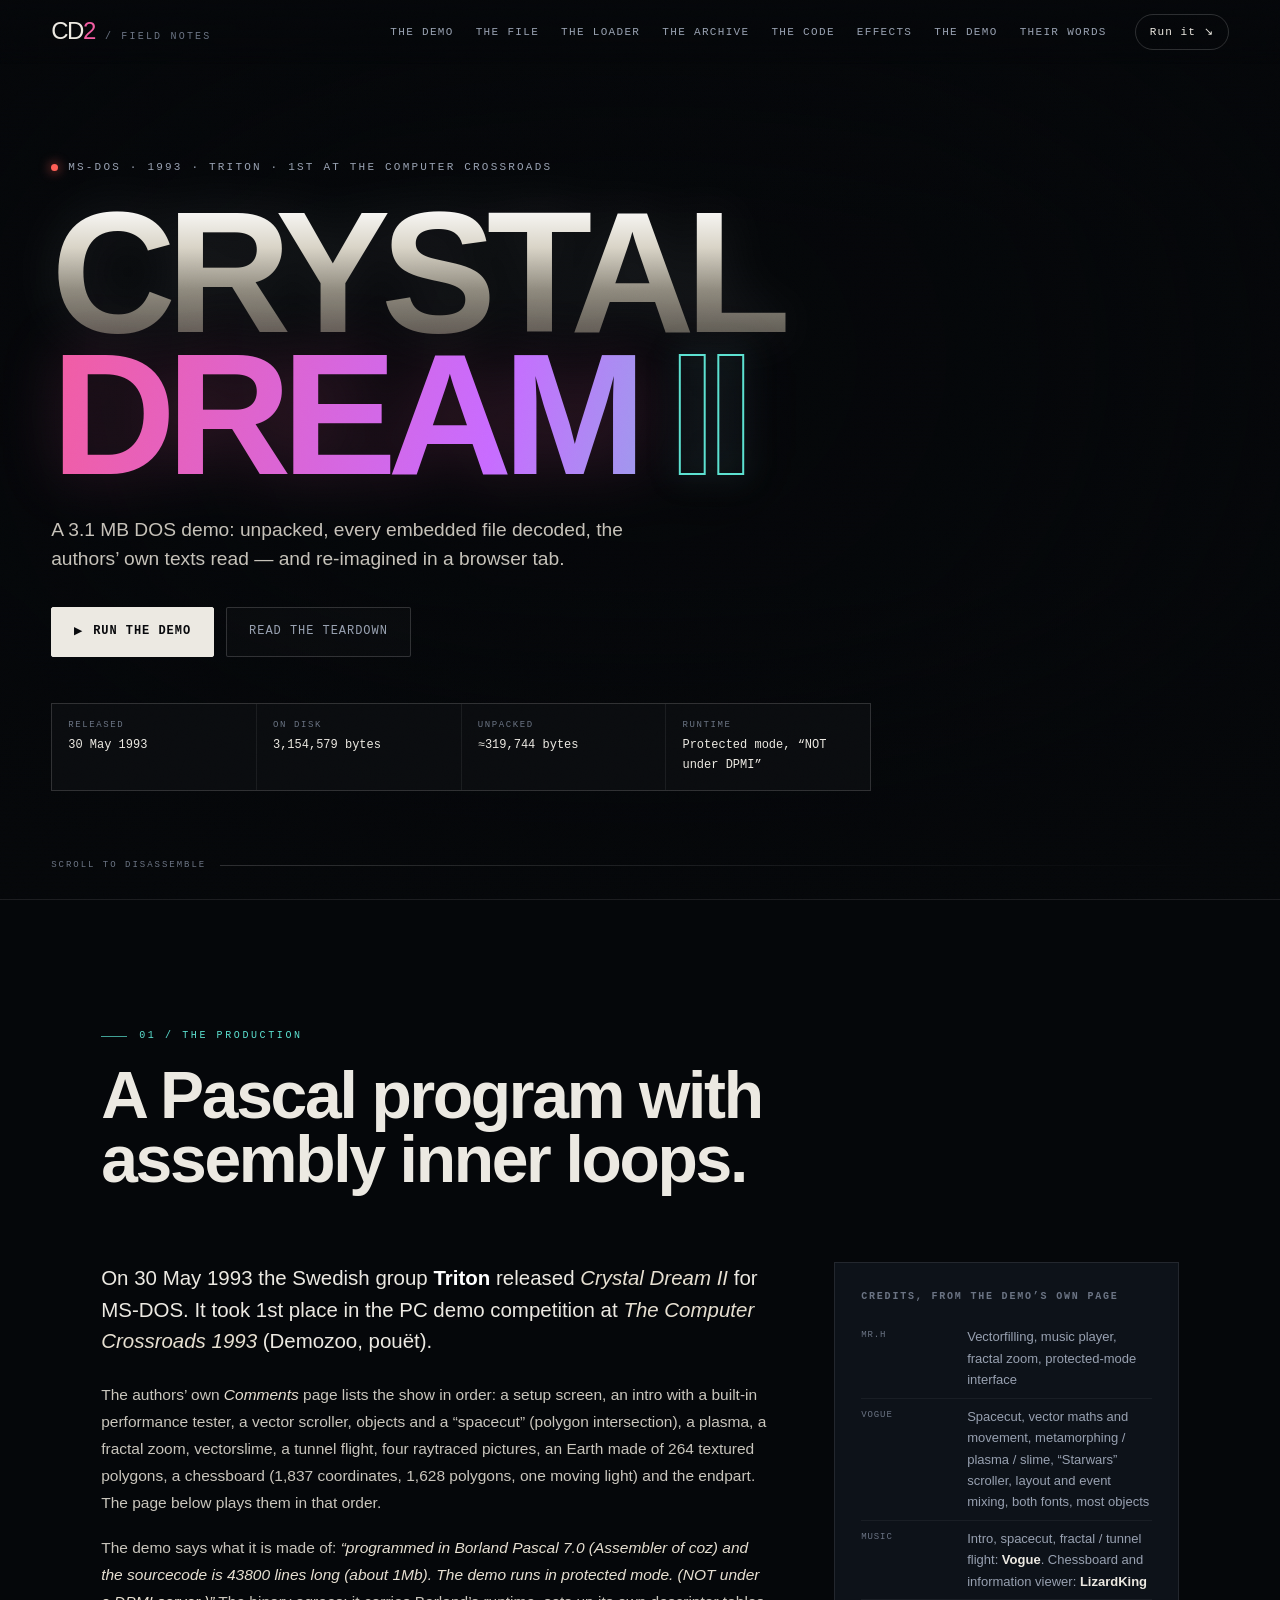
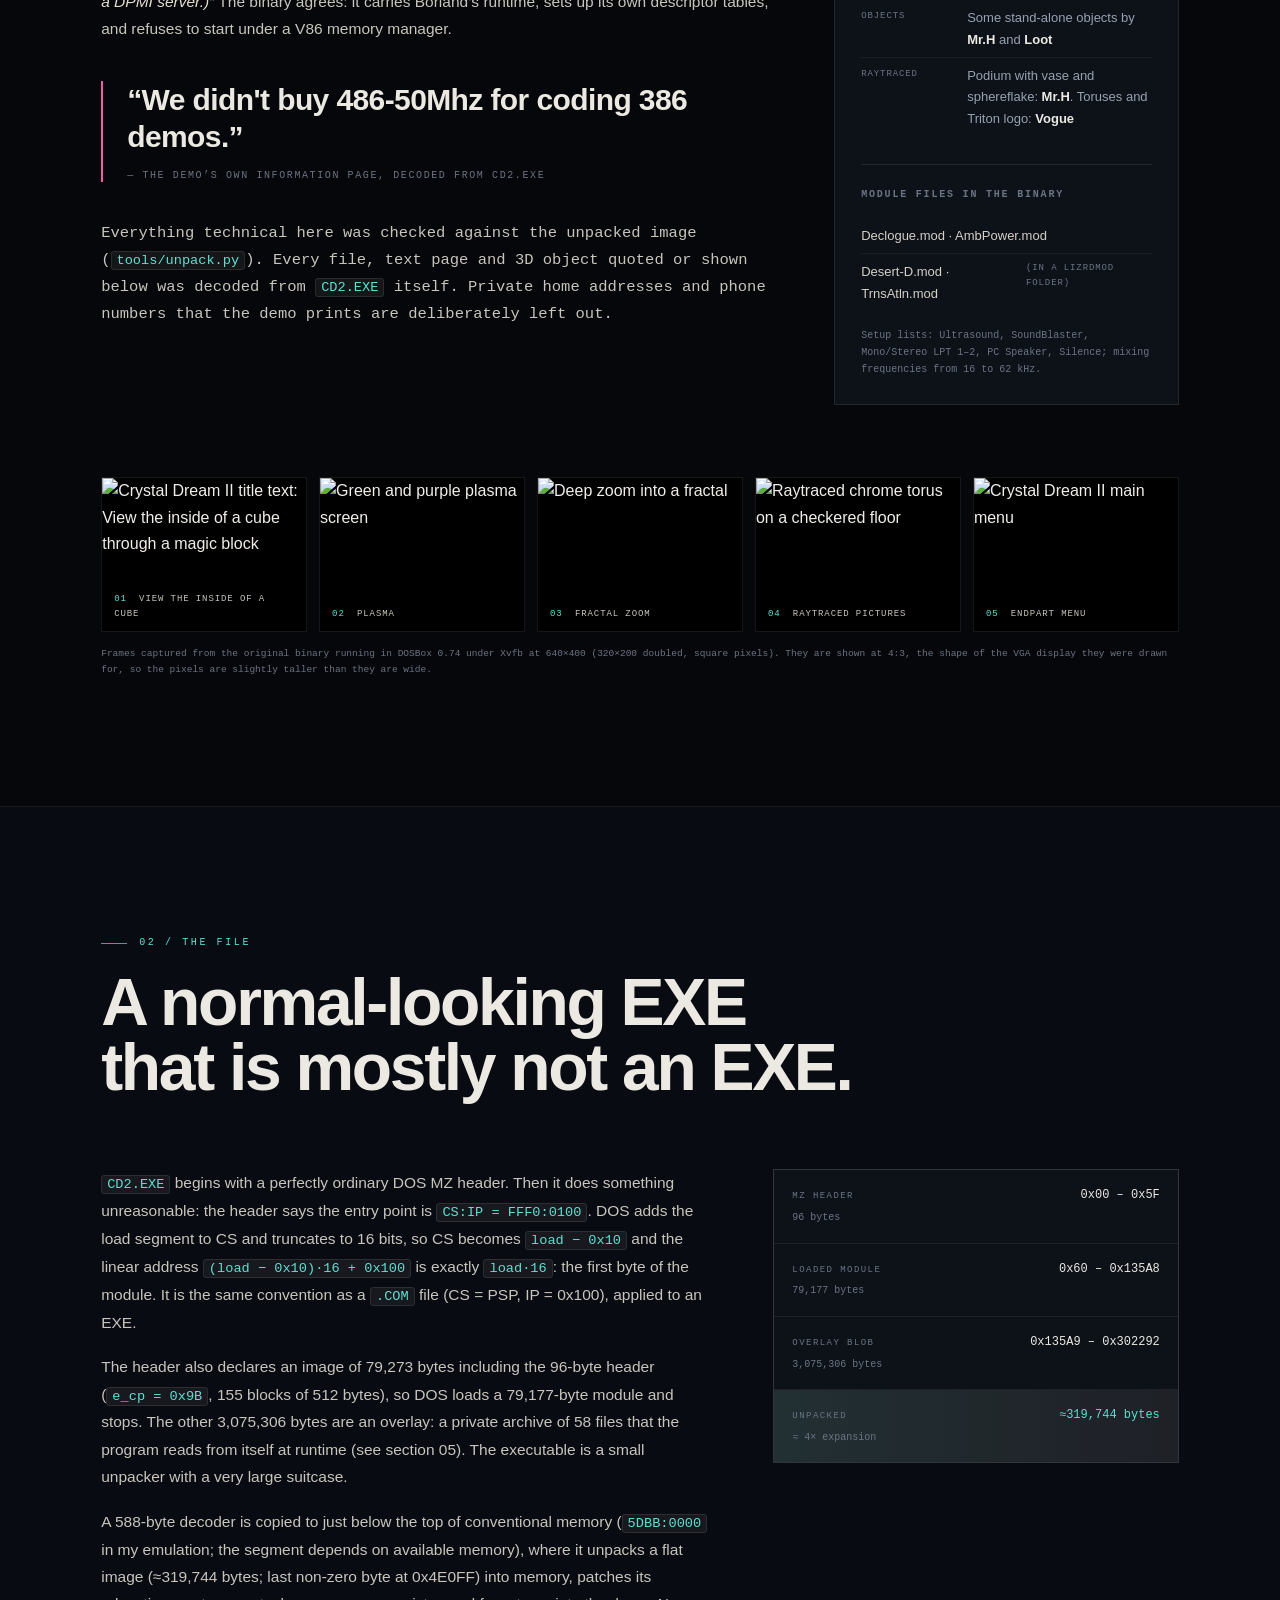
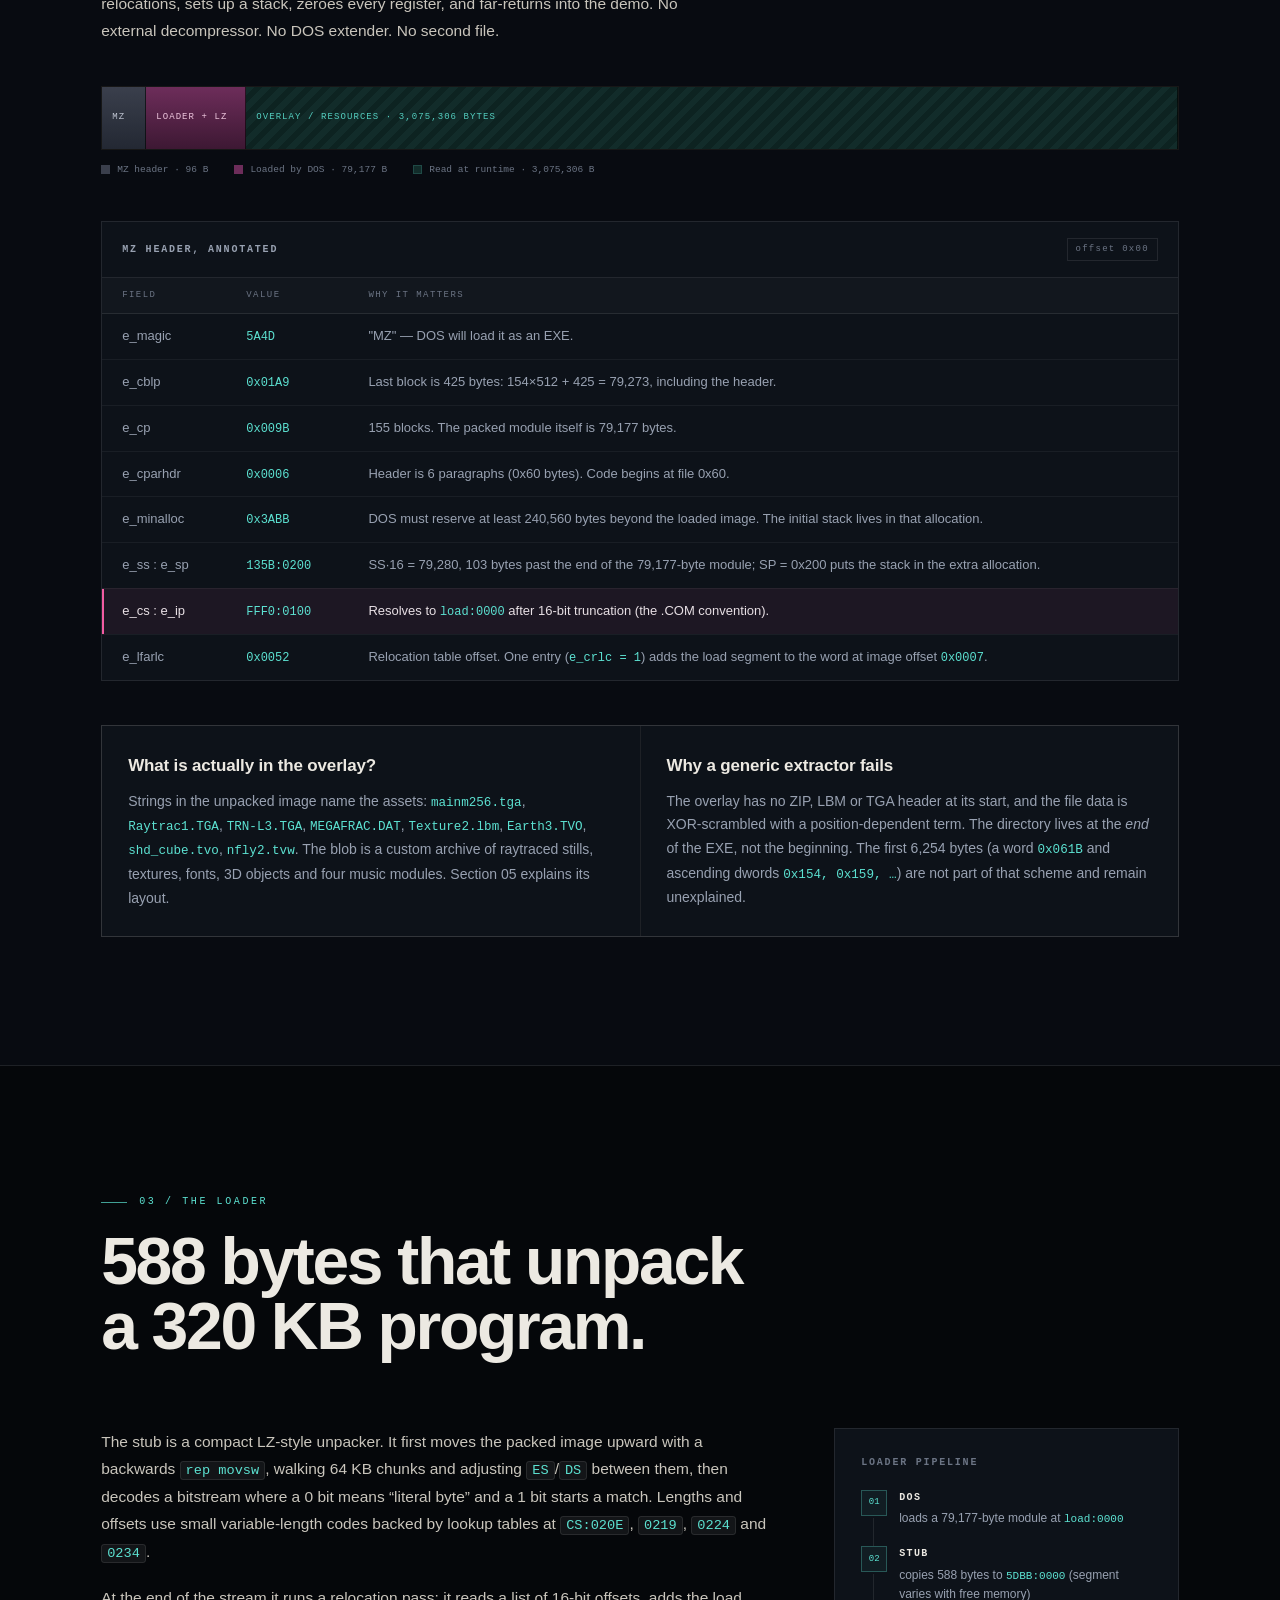
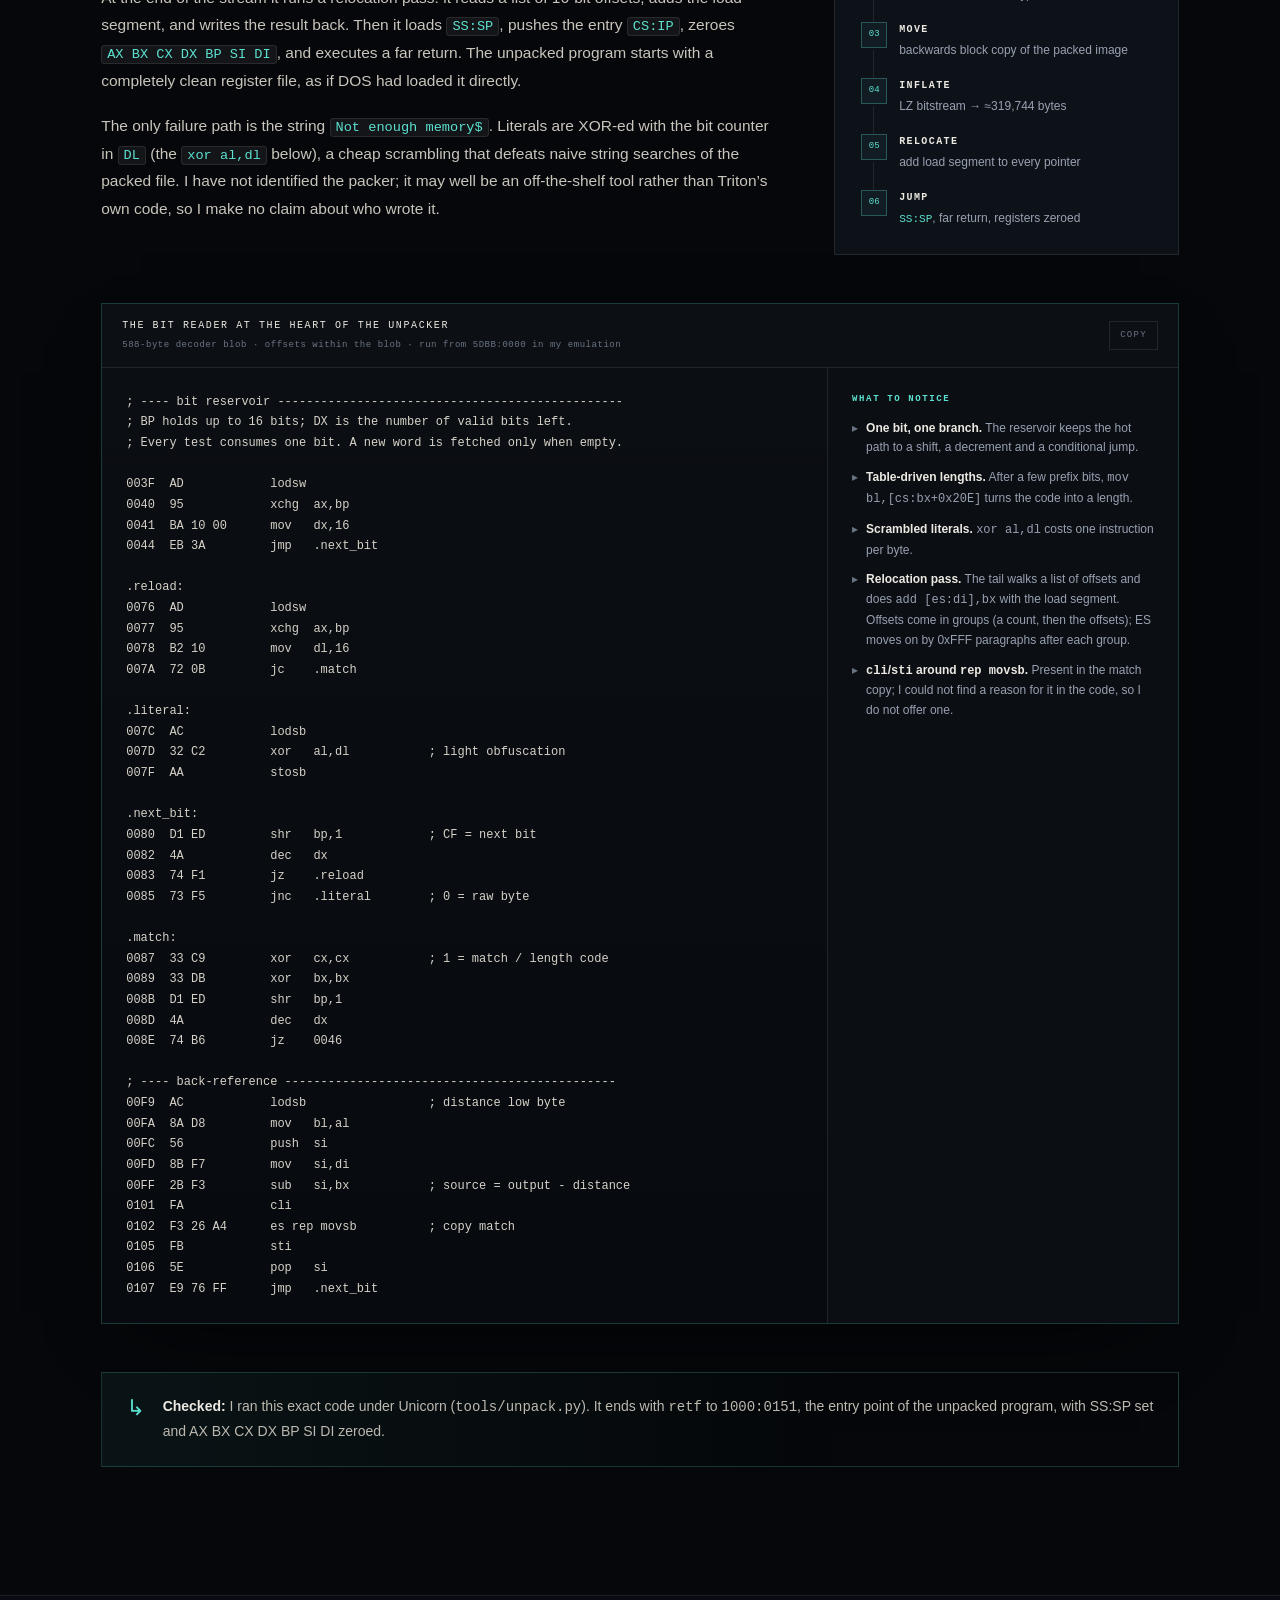
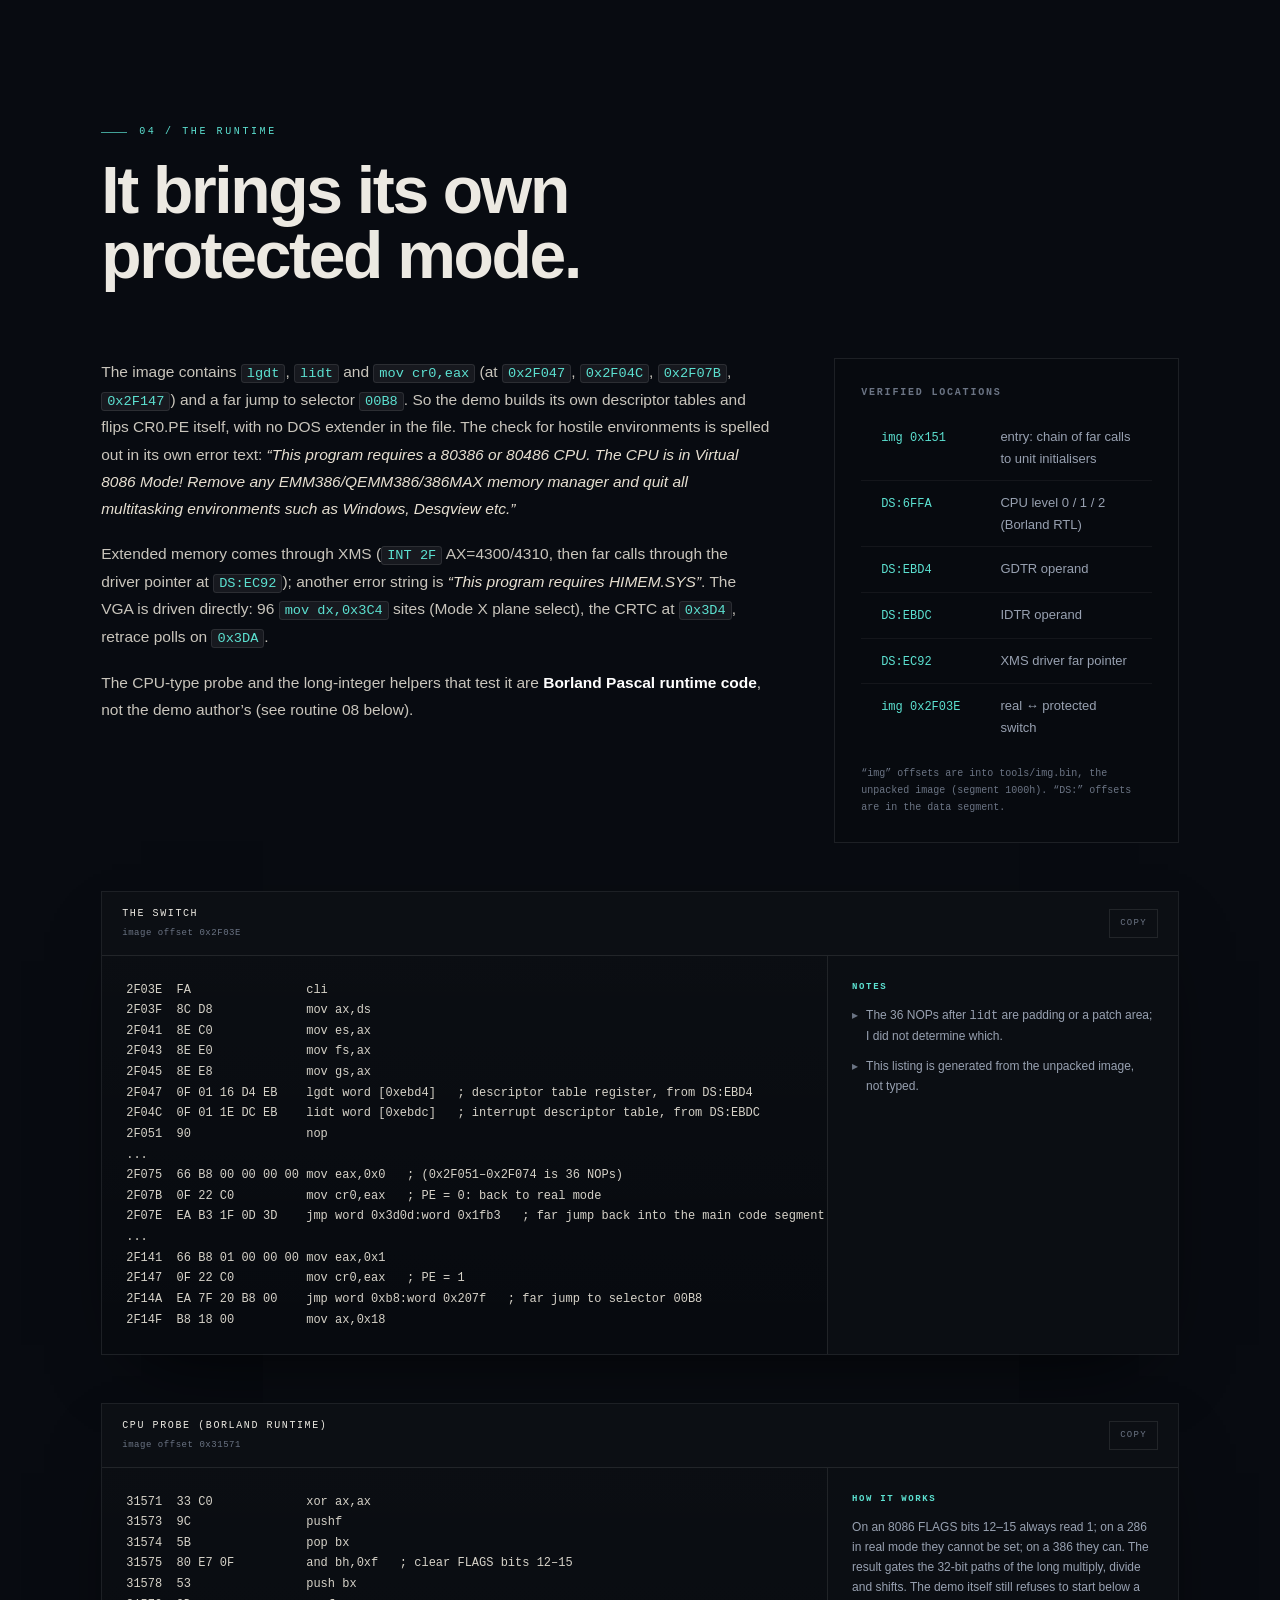
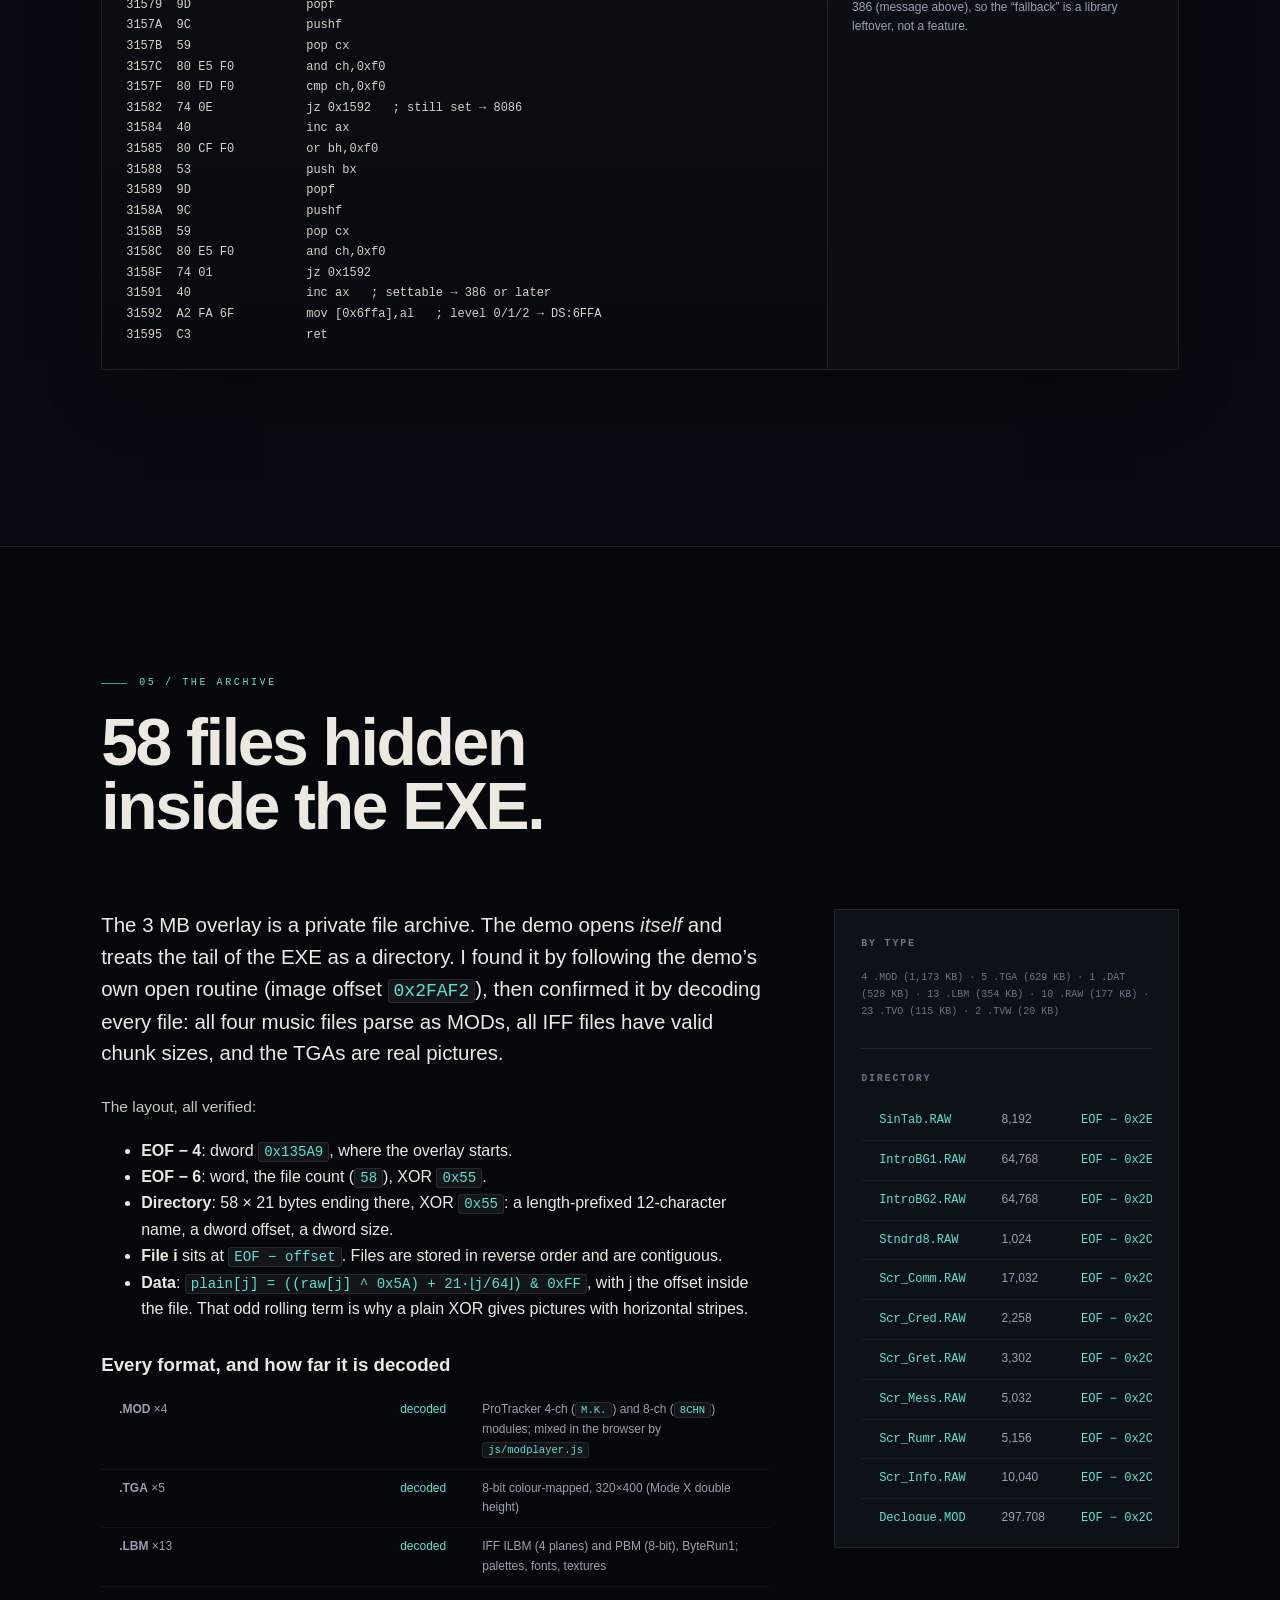
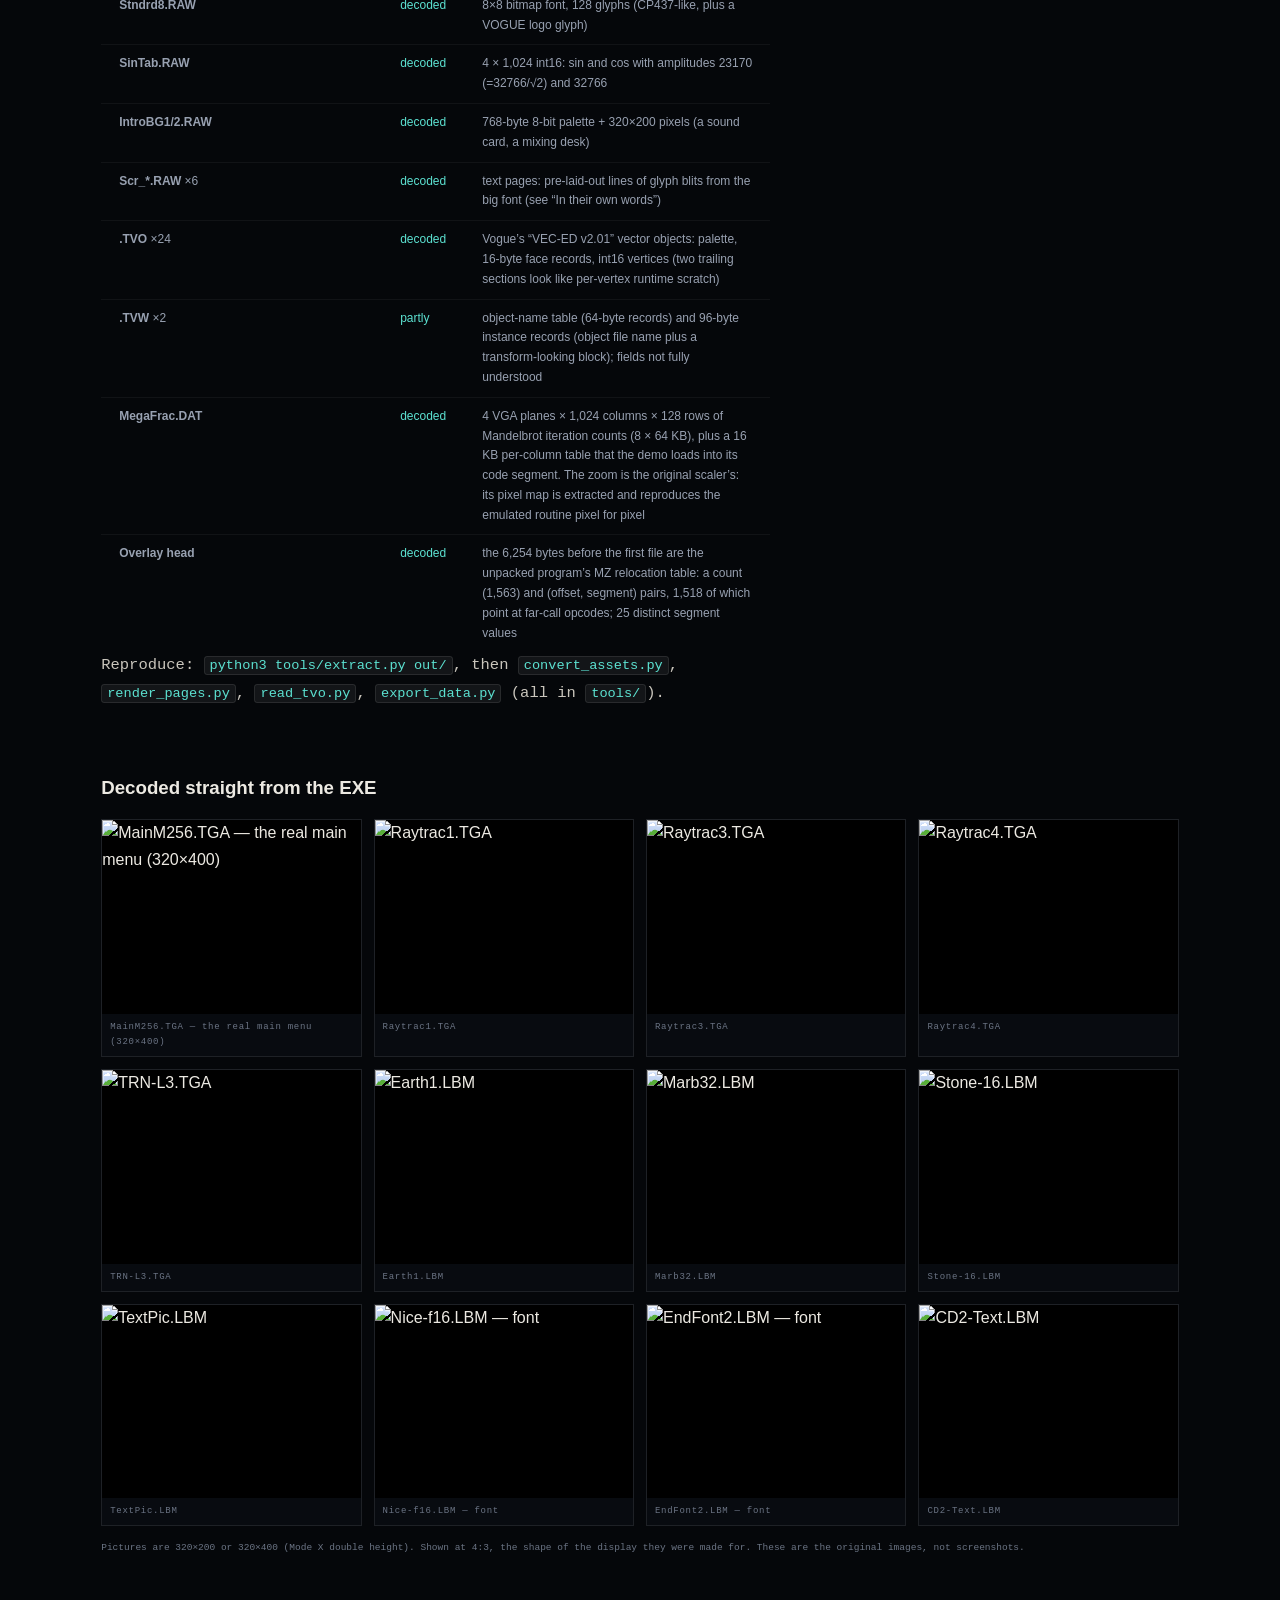
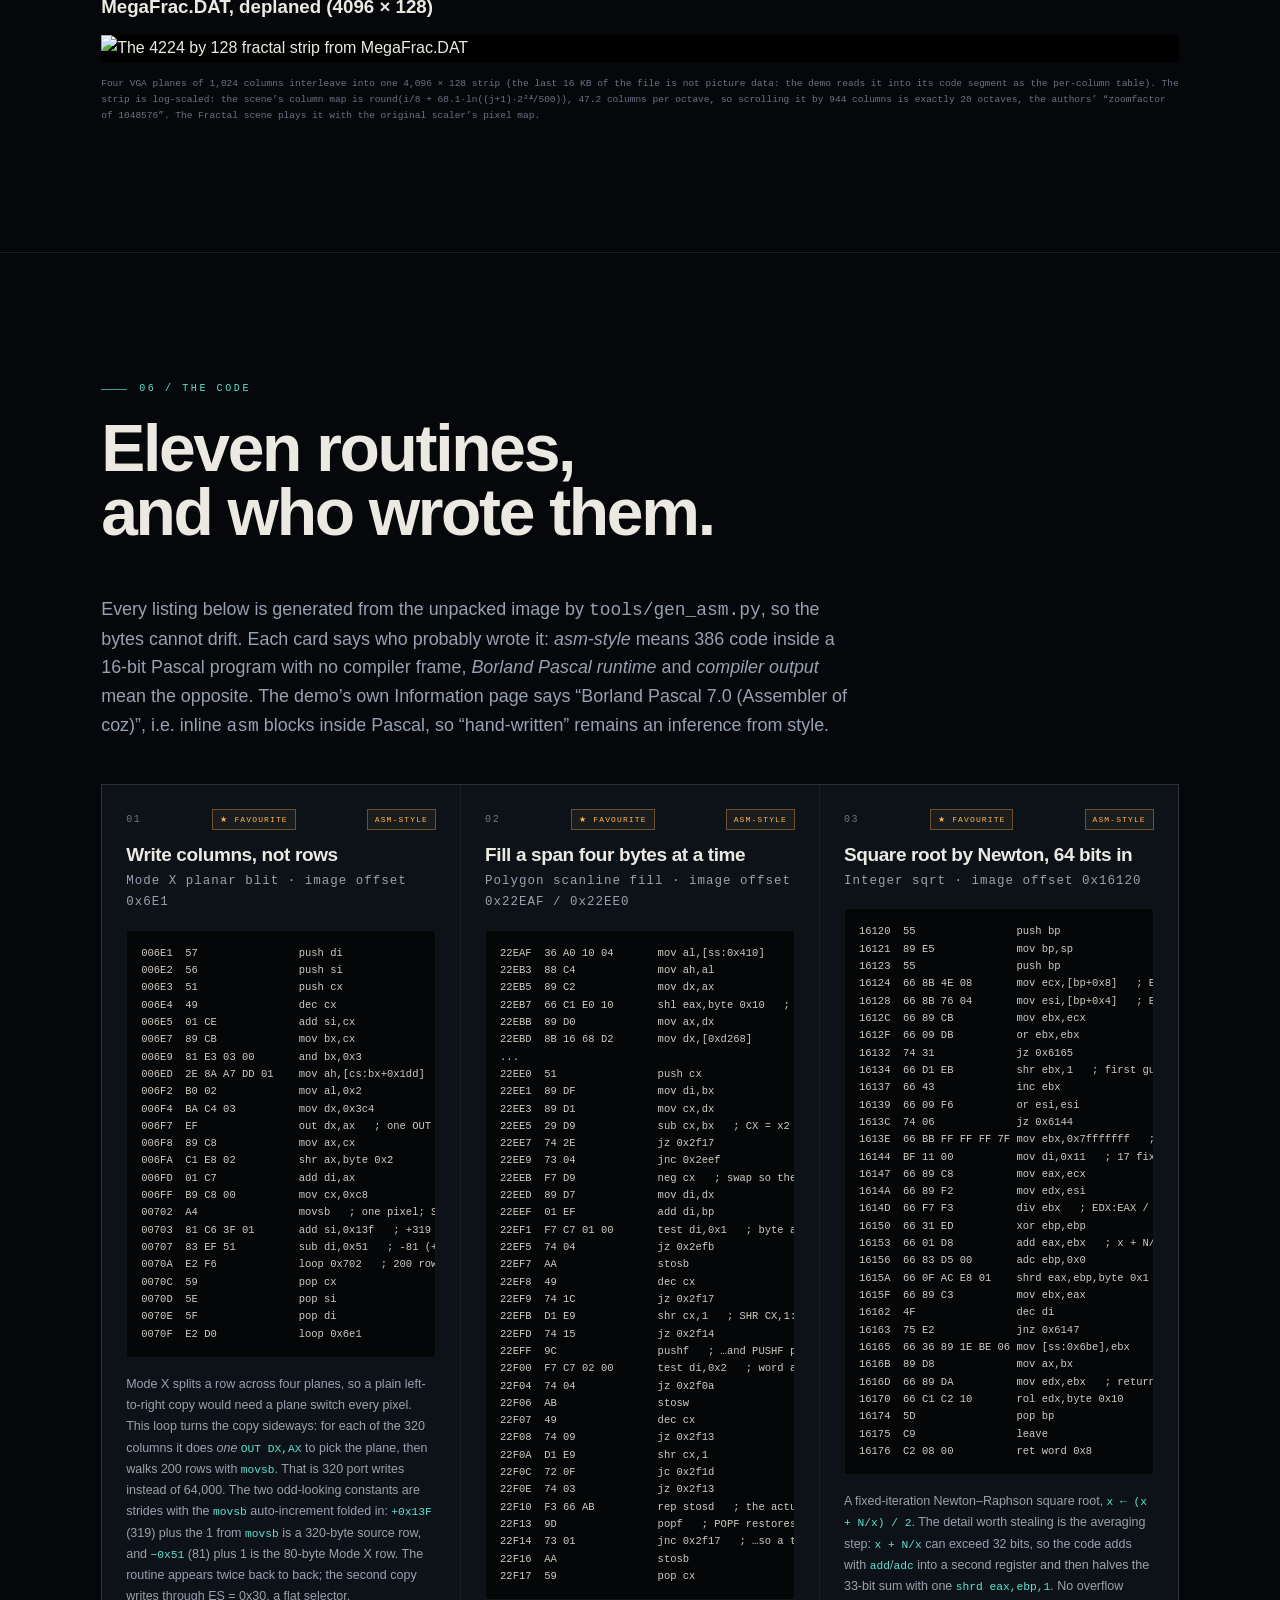
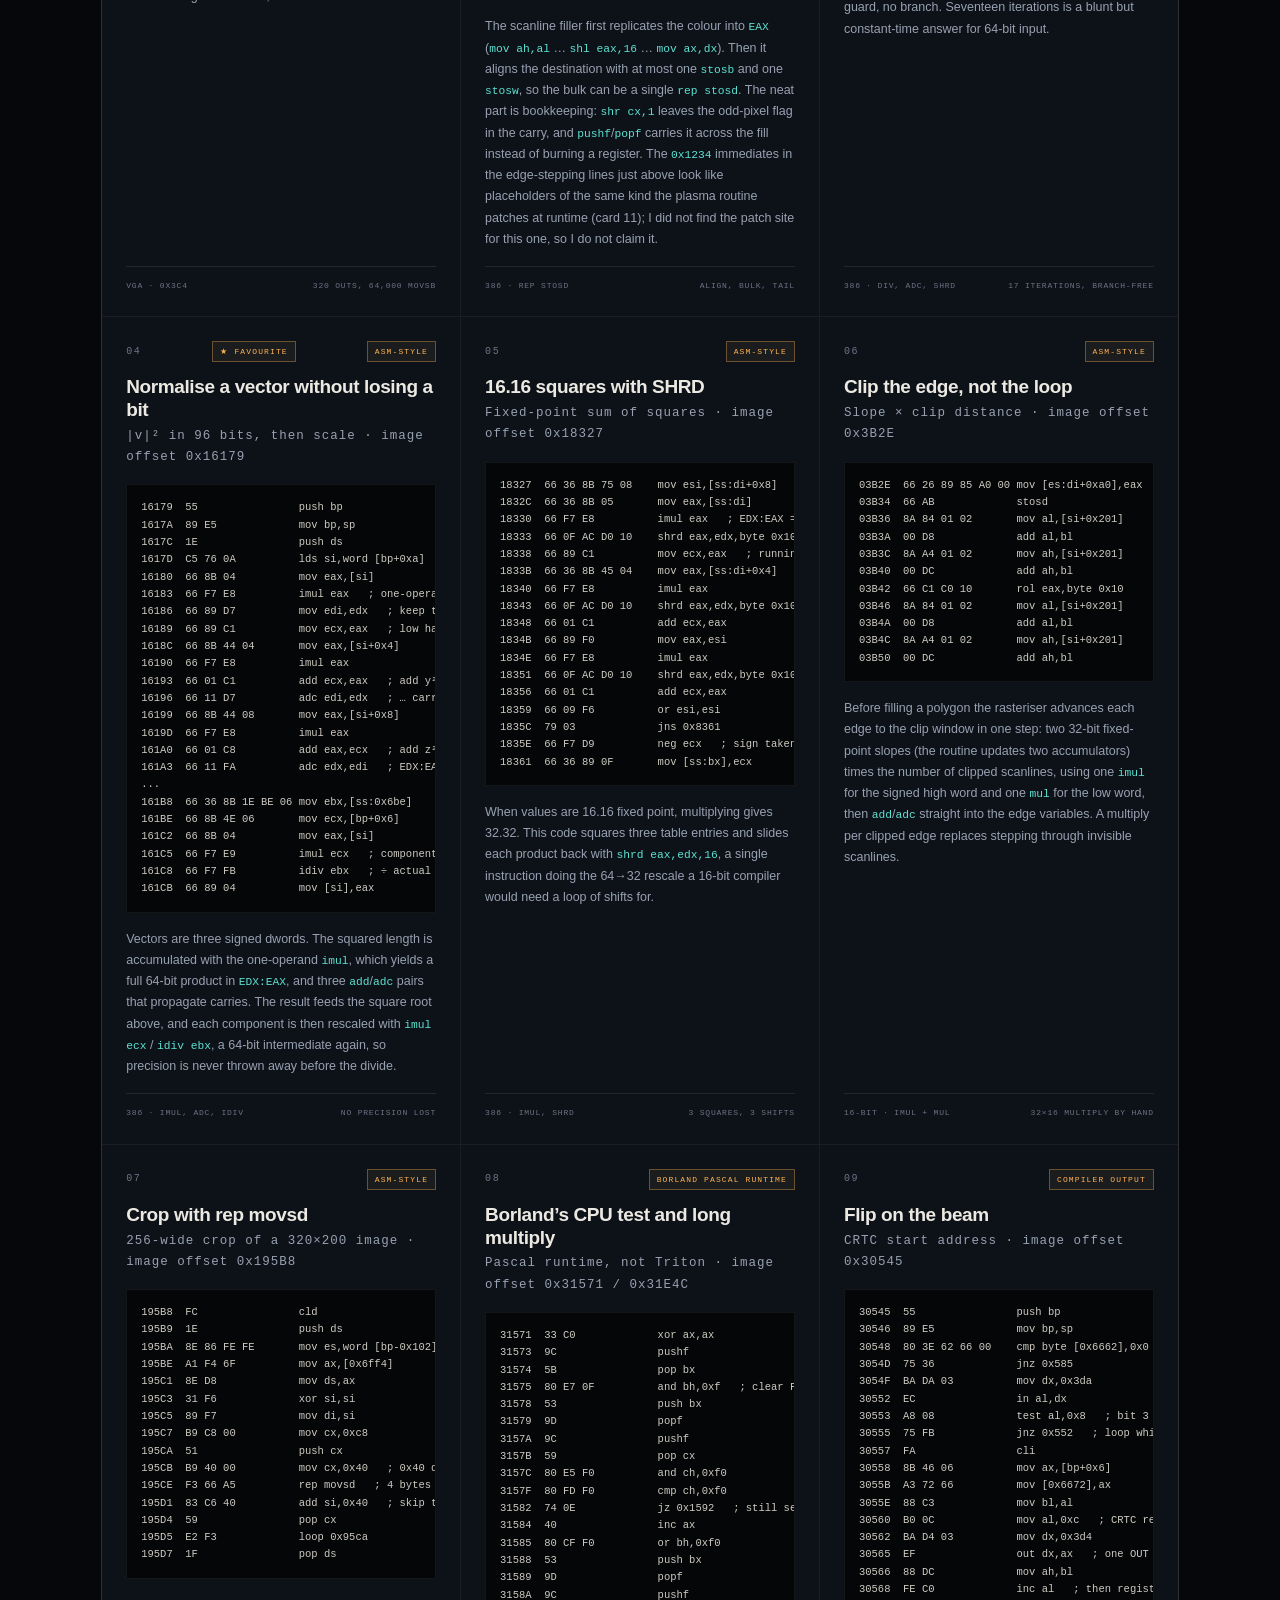
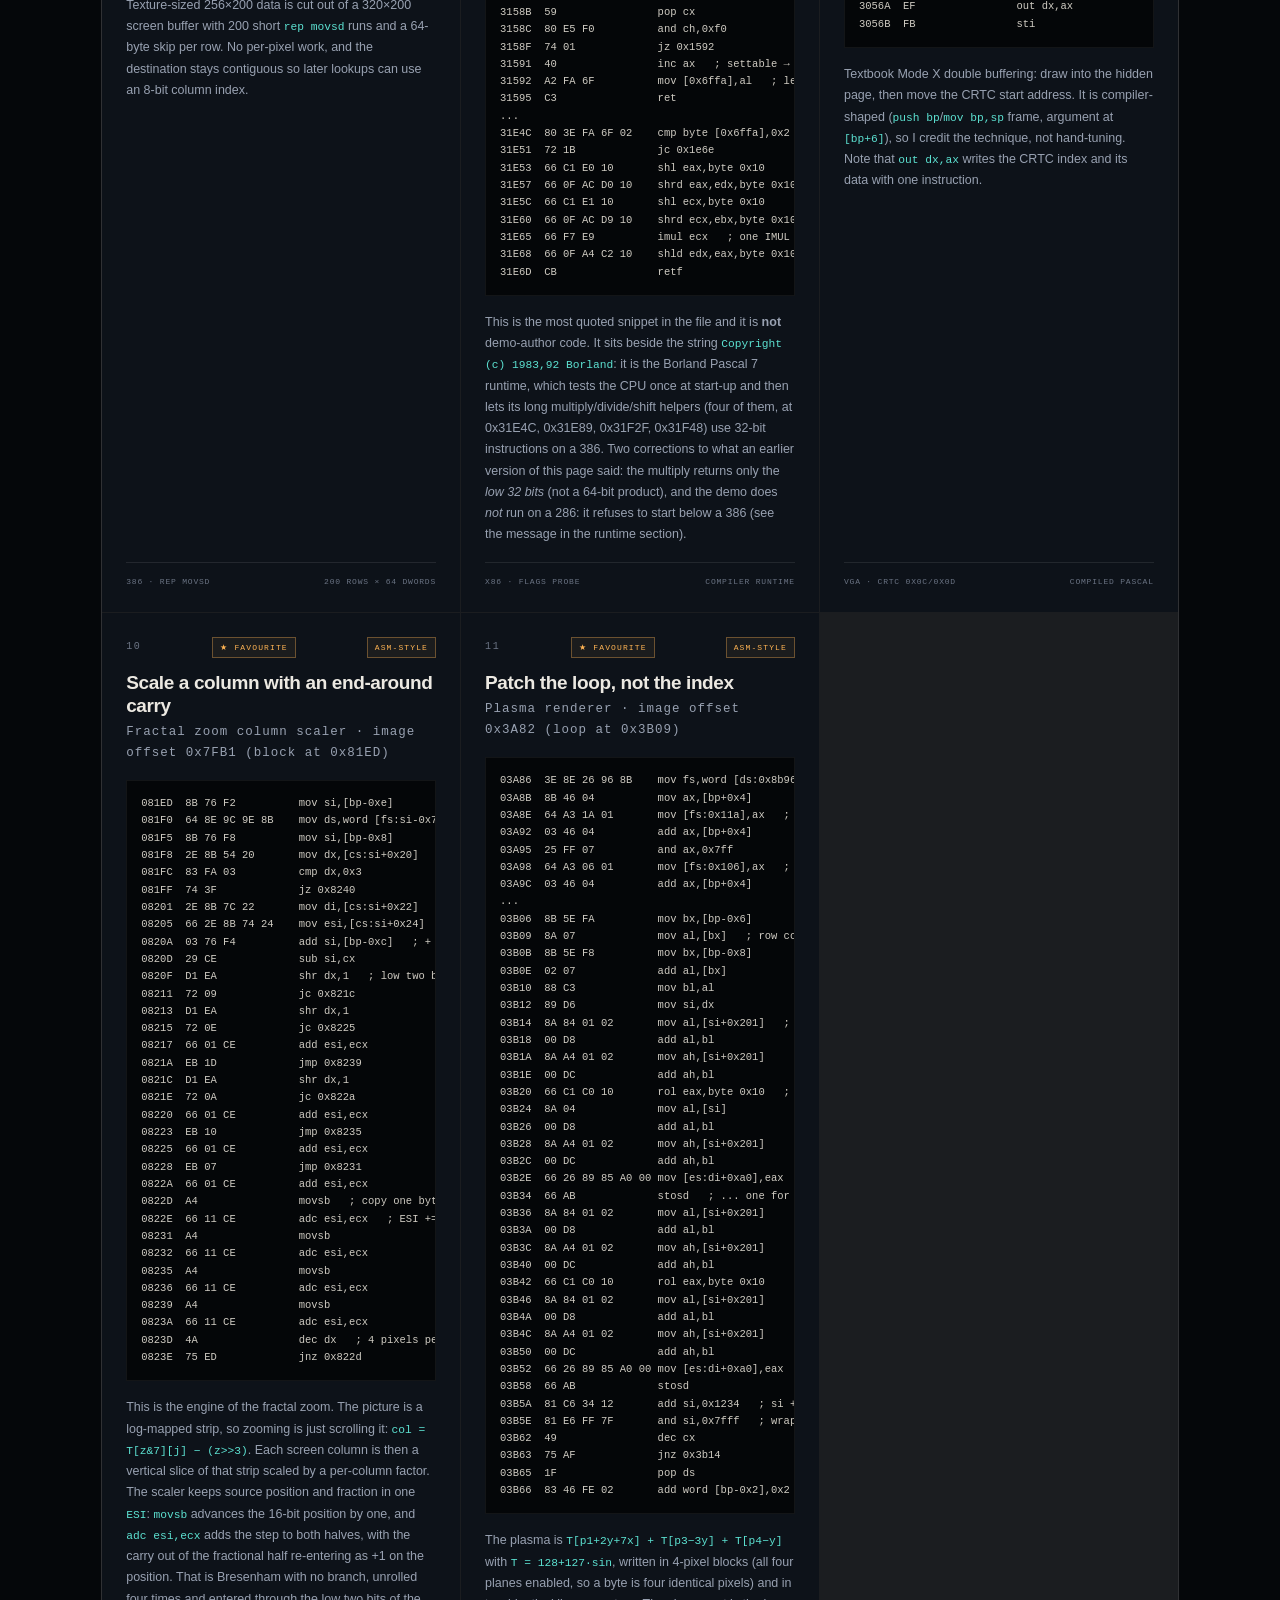
==== commit f39ce457: "Remove the native-resolution mode; add an effects section to the write-up The vector log, its export" ====
--- a/index.html
+++ b/index.html
@@ -24,6 +24,7 @@
     <a href="#loader">The loader</a>
     <a href="#archive">The archive</a>
     <a href="#asm">The code</a>
+    <a href="#effects">Effects</a>
     <a href="#recreation">The demo</a>
     <a href="#words">Their words</a>
   </nav>
@@ -839,15 +840,53 @@
   </div>
 </section>
 
+<!-- ============================== EFFECTS ============================== -->
+<section class="section" id="effects">
+  <div class="wrap">
+    <div class="section-head">
+      <p class="kicker">07 / The effects</p>
+      <h2>What the screen is doing,<br>and why it is fast.</h2>
+    </div>
+    <p class="section-lede">The cards above show how single routines work. This part is about the effects they add up to. A 386 of the time ran a few tens of millions of instructions per second, and the VGA could be written one byte at a time over a slow bus. At 70 frames a second that leaves a few hundred thousand cycles to fill 64,000 pixels, so every effect is built around doing less, or letting the VGA do more.</p>
+
+    <div class="prose">
+      <h3>The VGA does the work: planes, latches, masks</h3>
+      <p>Two video layouts are used. The 256-colour modes are <strong>unchained</strong> (Mode X): the card’s memory is four planes and one CPU write can reach any subset of them, which allows four pixels per store, several pages in 256&nbsp;KB, and flipping pages by writing the CRTC start address on the beam (see the “Flip on the beam” card). The intro and the cube scene use <strong>16 colours</strong>, where each plane is one bit of the colour and each byte holds eight pixels. There the graphics controller is the clever part: with write mode 3 the CPU sends a bit mask, the colour comes from the set/reset register, and the <em>sequencer map mask</em> chooses which planes receive it. A filler writes only a mask byte per eight pixels and never reads video memory.</p>
+      <p>That also gives <strong>glass for free</strong>. Planes are independent, so a face drawn with colour 2 into plane 1 only changes bit 1 of what is already there. The translucent crystals and the glowing slab of the cube scene are ordinary opaque polygons written into some planes; where they overlap other faces, the palette entries for the combined bits show a blend. Nothing is read, nothing is mixed per pixel, and the palette entries for the combined indices are what make the result look like glass (I saw the plane masks in the logged calls; the palette design is inferred).</p>
+
+      <h3>Polygons: two engines</h3>
+      <p>The wireframe intro and the cube use a small 16-colour engine; the tunnel flight, Earth and the chessboard use a 256-colour one. Both draw back to front in painter’s order, with no depth buffer: faces are drawn in the order the engine emits them (I logged this order, I did not reverse how it is chosen), so there is no per-pixel depth test to pay for.</p>
+      <p><strong>The projection is cheaper than it looks.</strong> A vertex becomes <code>x' = ((x + x/4) · F) / (z + z0) + centre</code>, <code>y' = (y · F) / (z + z0) + centre</code>. The <code>x + x/4</code> is a shift and an add, and it is the 5:4 correction that makes a 320×200 picture look right on a 4:3 monitor; it costs no extra multiply. There is one divide per vertex, each vertex is projected once into a table and every face that uses it reads the result, and faces closer than a near distance are clipped in 3D before projection rather than per pixel afterwards.</p>
+      <p><strong>Flat faces</strong> are filled four bytes at a time: the colour byte is copied into a 32-bit register and each span is stored as 32-bit words with a few bytes at the ends. <strong>Textured faces</strong> (Earth, the chessboard) take a 256×256 texture and walk it with 8.8 fixed-point texture coordinates, interpolated linearly across the face, with no per-pixel division. Faces are small and curved surfaces are cut into many of them, so the lack of perspective correction is hard to see, and the inner loop is a handful of instructions. Lighting is a table: a texel is passed through a 256-byte shade row picked from the face’s light value (one <code>xlat</code> instruction), so shading costs one lookup per pixel and no arithmetic on colours.</p>
+      <p>The scanline routines themselves are generated and patched at start-up, into the demo’s own code segment (the “Patch the loop, not the index” card shows the idea). The step sizes of the current face are written into the instructions as immediates, so the inner loop needs no registers for them and nothing is loaded in the loop.</p>
+
+      <h3>Tunnel flight, Earth and the chessboard</h3>
+      <p>The <strong>tunnel</strong> is a world file, a chain of segments rendered with the same polygon filler as everything else; the black bars above and below are the demo’s clip window, which the filler checks per face, so nothing outside is ever drawn. The <strong>Earth</strong> is a sphere of 264 faces with one map texture and a flat light, and the perspective text scroller over the chessboard goes through the same textured-face path. The <strong>chessboard</strong> is the original board and piece models with a marble texture and one moving light, drawn into a RAM buffer and copied to the screen in one block, which keeps the partial drawing of a frame off the screen.</p>
+
+      <h3>Effects that avoid 3D</h3>
+      <p><strong>Plasma.</strong> Every pixel is a sum of three sine-table lookups, <code>T[p1+2y+7x] + T[p3−3y] + T[p4−y]</code>, written as 4-pixel blocks and two identical lines per store, which is a quarter of the pixels and half of the rows. The offsets are patched into the loop’s own instructions at the top of each frame. The palette routine runs per frame too; I have not worked out how much of the motion it carries.</p>
+      <p><strong>Fractal zoom.</strong> The picture is not computed live. It is a log-mapped strip (<code>MegaFrac.DAT</code>) in which zooming in is just scrolling, and each screen column is a vertical slice of the strip scaled by a per-column factor. The scaler is a branch-free Bresenham in one register (the “Scale a column with an end-around carry” card), so a zoom that looks like a rendered Mandelbrot costs one pass over 320 columns.</p>
+      <p><strong>Vectorslime.</strong> The object is rendered small, into a 120×100 buffer, and each screen is assembled from <strong>40 earlier buffers</strong> picked by sine tables, so the object leaves trails and echoes. The authors’ own comment says it: the drawing of the current frame uses previously drawn frames. One small 3D render per frame, reused many times, gives a screen full of motion for the cost of a handful of blits.</p>
+      <p><strong>Raytraced pictures.</strong> Pre-rendered 320×400 images shown on a 4:3 screen, which is why they look soft and tall; the demo only has to decode and display them, and it fades them with the palette.</p>
+
+      <h3>Palette, retrace and sound</h3>
+      <p>Fades are done by rewriting the 256 DAC entries, not by redrawing pixels: a fade costs 768 port writes instead of 64,000 pixel writes (a typical use of the DAC; the demo’s fades are the ones in its recorded run). Page flips and palette changes are timed to the vertical retrace, so nothing tears. The soundtrack is mixed in the timer interrupt itself: the 8254 is programmed to fire at about 44.2&nbsp;kHz (a reload of 27), and each interrupt computes one sample and writes it to the parallel port at <code>378h</code>, where a simple DAC on the port (the setup menu calls it Mono Lpt) turns it into sound. The interrupt is the sample clock, so no sound card is needed, and the main program only has to be interruptible.</p>
+
+      <h3>Why it holds together</h3>
+      <p>None of this is one big trick. Each effect picks the cheapest representation: a strip instead of a fractal, a few small buffers instead of a rendered tunnel of light, planes instead of per-pixel blending, a lookup table instead of a lighting calculation, fixed-point instead of floating point, patched loops instead of registers. What remains per pixel is a store, and often not even that. That is how an effect that looks like several hundred thousand operations a frame gets through on a machine that has barely more than that to spend.</p>
+    </div>
+  </div>
+</section>
+
 <!-- ============================== THE PLAYER ============================== -->
 <section class="section alt recreation" id="recreation">
   <div class="wrap">
     <div class="section-head">
-      <p class="kicker">07 / The demo, running</p>
+      <p class="kicker">08 / The demo, running</p>
       <h2>Not a recreation.<br>The demo’s own run.</h2>
     </div>
 
-    <p class="section-lede">Every picture and every sound below comes out of <code>CD2.EXE</code>. Its own start-up code, its own protected-mode extender, its own timer interrupt and mixer, and all of its scenes run, instruction by instruction, on a small virtual PC I wrote around the Unicorn CPU emulator. The run was recorded (video, palette and CRT timing at every retrace; the sample stream the demo writes to the parallel port) and this player decodes and shows that recording. No effect, model, texture, text or tune is redrawn or remixed in JavaScript. Use the slider to seek, <kbd>←</kbd>/<kbd>→</kbd> to jump 5 seconds, <kbd>,</kbd>/<kbd>.</kbd> to step one frame while paused, <kbd>N</kbd> for native resolution.</p>
+    <p class="section-lede">Every picture and every sound below comes out of <code>CD2.EXE</code>. Its own start-up code, its own protected-mode extender, its own timer interrupt and mixer, and all of its scenes run, instruction by instruction, on a small virtual PC I wrote around the Unicorn CPU emulator. The run was recorded (video, palette and CRT timing at every retrace; the sample stream the demo writes to the parallel port) and this player decodes and shows that recording. No effect, model, texture, text or tune is redrawn or remixed in JavaScript. Use the slider to seek, <kbd>←</kbd>/<kbd>→</kbd> to jump 5 seconds, <kbd>,</kbd>/<kbd>.</kbd> to step one frame while paused.</p>
 
     <div class="player-shell">
       <div class="player-top">
@@ -857,7 +896,6 @@
           <span class="player-res" id="hudScene">loading…</span>
         </div>
         <div class="player-tools">
-          <button class="tool" id="nativeBtn" type="button" aria-pressed="false" title="Draw the 3D scenes at your screen's resolution (key N)">Native: off</button>
           <button class="tool" id="soundBtn" type="button" title="Mute or unmute the recorded sample stream">Sound on</button>
           <button class="tool" id="pauseBtn" type="button" title="Play or pause">Play</button>
         </div>
@@ -875,7 +913,6 @@
       <div class="scene-controls" role="group" aria-label="Chapters" id="chapters"></div>
       <div class="player-foot">
         <p class="fine">4:3 screen. Each frame is placed from the CRT registers the demo programmed for it (line and frame length, blanking, pixel doubling), so windowed effects keep the size and the black borders they had on a monitor. The audio is the demo’s own output to a Mono Lpt DAC at its 44.2 kHz mixing rate.</p>
-        <p class="fine"><strong>Native</strong> redraws the polygons, lines and stars of the 3D scenes (intro, cube, tunnel flight, Earth, chessboard) at your screen’s resolution. The demo’s polygon fillers were logged with the 3D vertices behind each call, which are projected again without rounding to the 320×200 grid; colours, textures and shade tables are the demo’s own. Vectorslime, plasma, fractals, pictures and menus are bitmap effects and stay as recorded.</p>
       </div>
     </div>
 
@@ -894,7 +931,6 @@
           <li>DOS: the INT 21h calls it uses (files are served from <code>CD2.EXE</code> itself, where its archive lives), conventional memory blocks, an XMS driver with 8 MB, the BIOS tick</li>
           <li>The VGA (sequencer, CRTC, graphics controller with write modes 0–3, latches and read modes, attribute controller, DAC), the 8254 timer, the 8259 interrupt delivery, the keyboard (scancodes from the key script above) and the printer port</li>
           <li>Time: one virtual clock counted in timer counts. The CPU is assumed to run 30 million instructions per second; the retrace flag and the display sampling follow the CRT timing the demo programmed</li>
-          <li>For Native: hooks on the demo’s polygon fillers, line routine and projection routines that copy their arguments out (the demo itself is not changed), and the rules that turn the log into a picture: plane masks, clip windows, what the demo erased with writes of its own</li>
         </ul>
       </div>
       <div class="faith">
@@ -903,7 +939,6 @@
           <li>It is one run with one setup choice. Another sound device, mixing rate or CPU speed changes the audio and can change the pace of scenes that adapt to the frame time</li>
           <li>My VGA and timer models are not a real card: an effect that relies on a corner I did not model would differ. The scenes I could compare against screenshots of the original match them</li>
           <li>The monitor model has two constants (how much of each line and frame a monitor spends on flyback); they are set so that the standard 320×200 mode fills the screen</li>
-          <li>Native mode is a re-render: it matches the recorded frames to about 98–99 % of their pixels at 320×200 (the rest are edge pixels where the demo’s integer rasteriser and a continuous one differ), the shade tables of textured faces are applied per face rather than per pixel, and a few frames fall back to the recorded bitmap</li>
         </ul>
       </div>
     </div>
@@ -914,7 +949,7 @@
 <section class="section alt" id="words">
   <div class="wrap">
     <div class="section-head">
-      <p class="kicker">08 / In their own words</p>
+      <p class="kicker">09 / In their own words</p>
       <h2>Six text pages,<br>read from the binary.</h2>
     </div>
     <div class="two-col">
@@ -1579,7 +1614,7 @@
 <section class="section" id="appendix">
   <div class="wrap">
     <div class="section-head">
-      <p class="kicker">09 / Field notes</p>
+      <p class="kicker">10 / Field notes</p>
       <h2>How this was taken apart.</h2>
     </div>
 
@@ -1694,7 +1729,6 @@
   </div>
 </footer>
 
-<script src="js/native.js"></script>
 <script src="js/player.js"></script>
 <script src="js/site.js"></script>
 </body>
--- a/css/site.css
+++ b/css/site.css
@@ -412,13 +412,11 @@
   aspect-ratio:4/3;margin:0 auto;
   display:flex;align-items:center;justify-content:center;
 }
-#demoCanvas,#demoGL{
+#demoCanvas{
   width:100%;height:100%;object-fit:fill;
   image-rendering:pixelated;image-rendering:crisp-edges;
   background:#000;
 }
-#demoGL{image-rendering:auto}
-#demoGL[hidden]{display:none}
 .crt{
   position:absolute;inset:0;pointer-events:none;z-index:2;
   background:
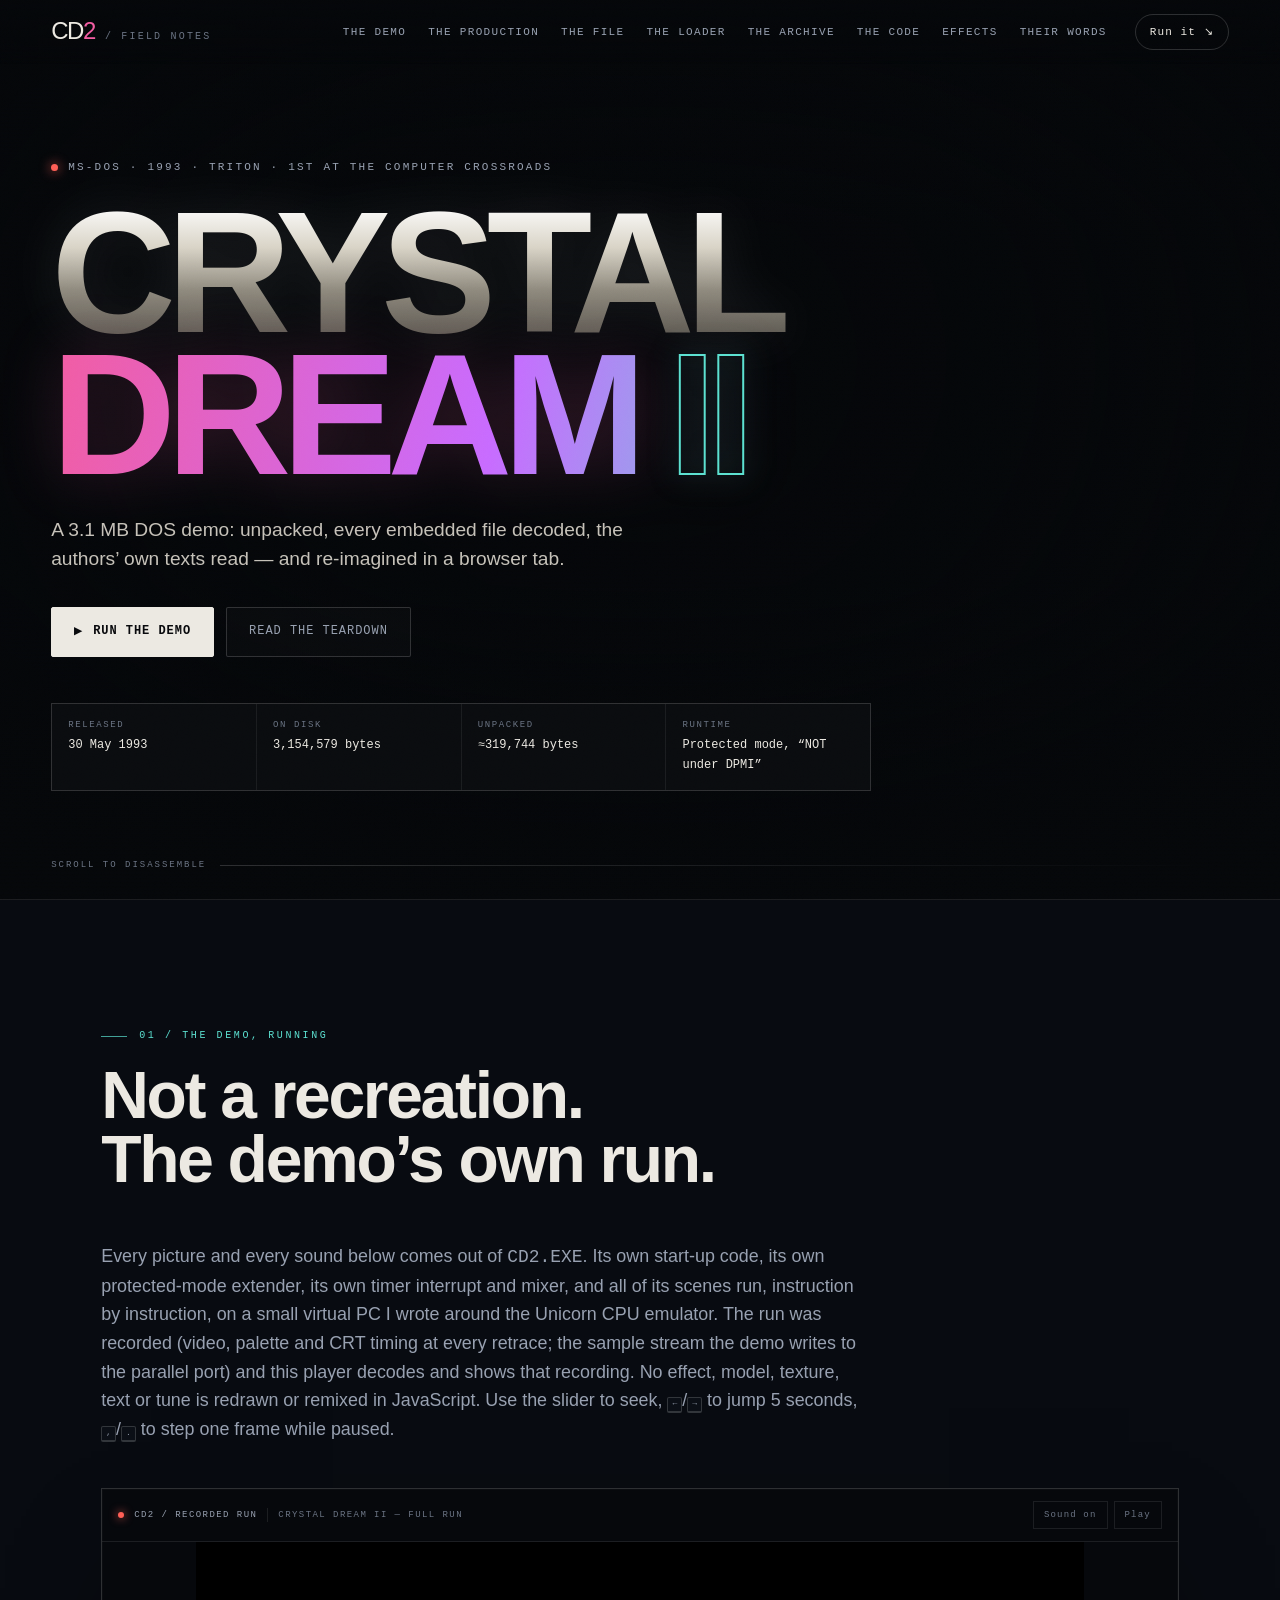
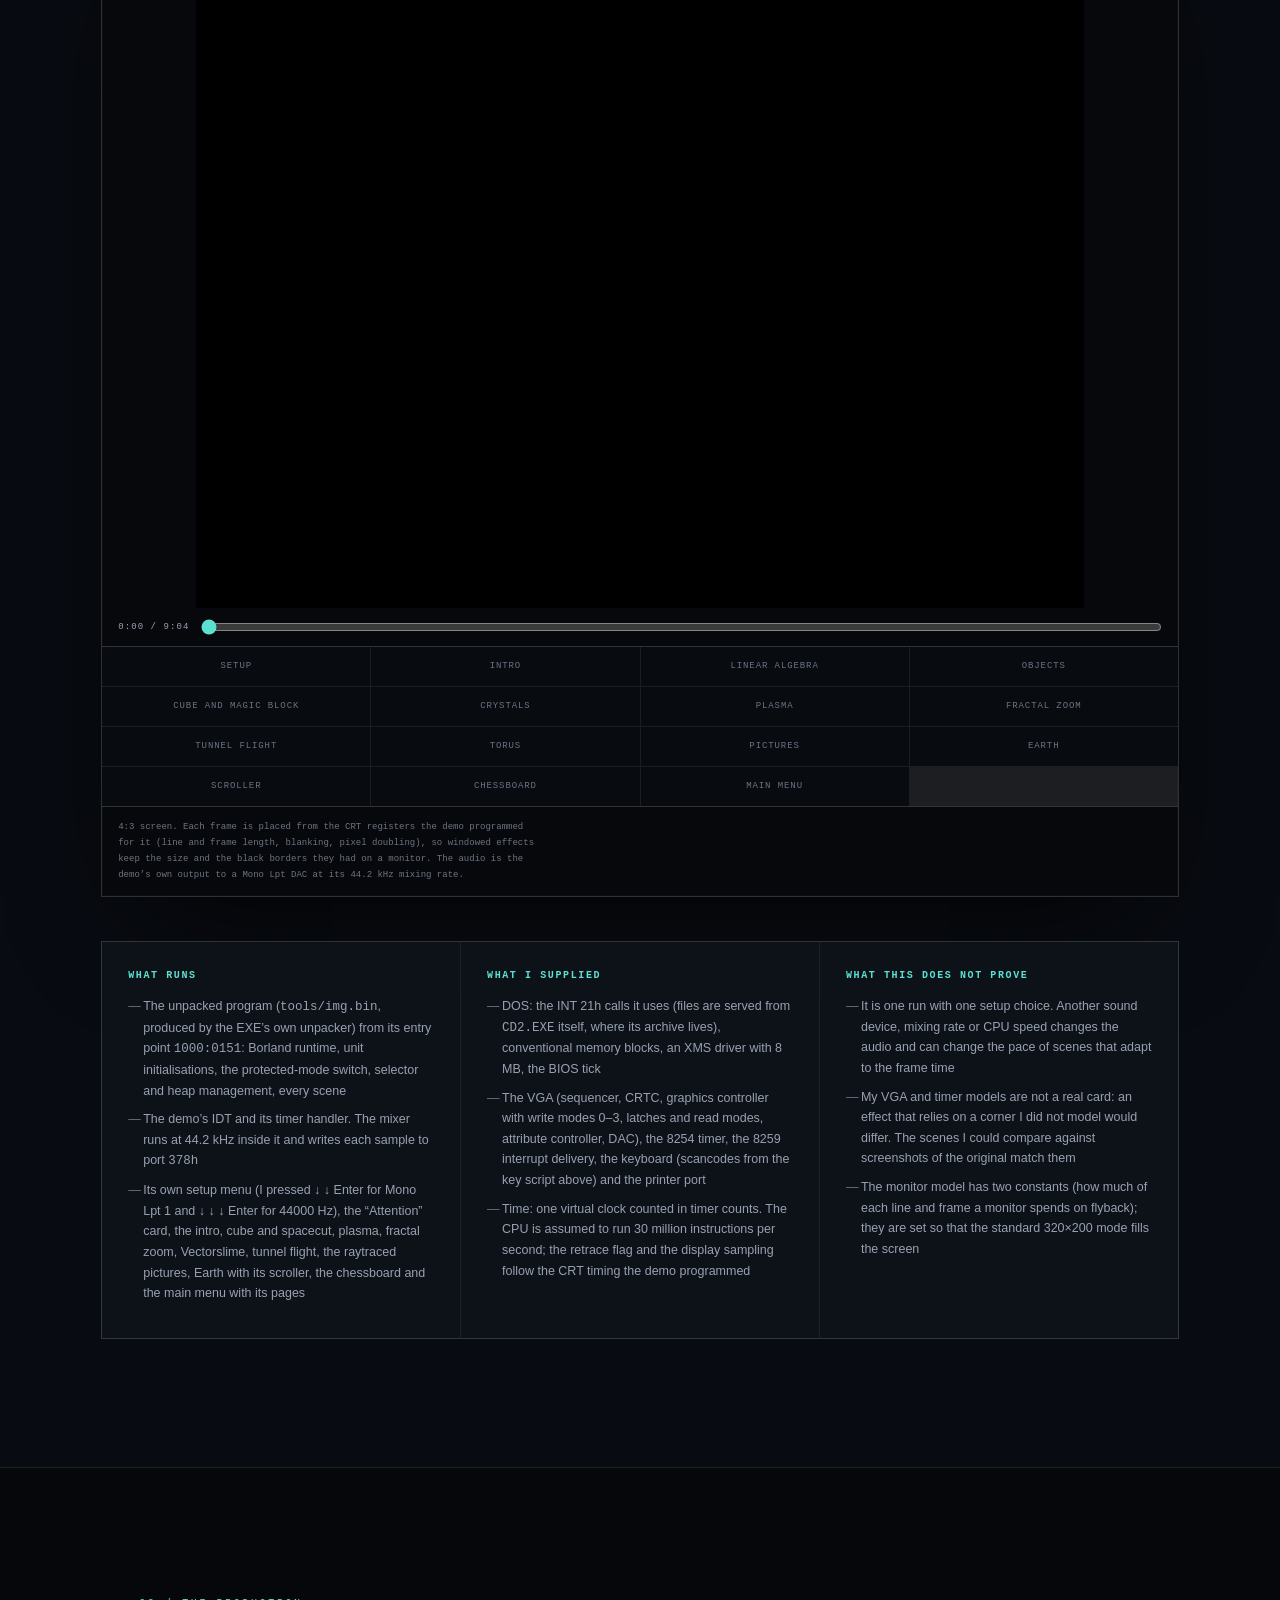
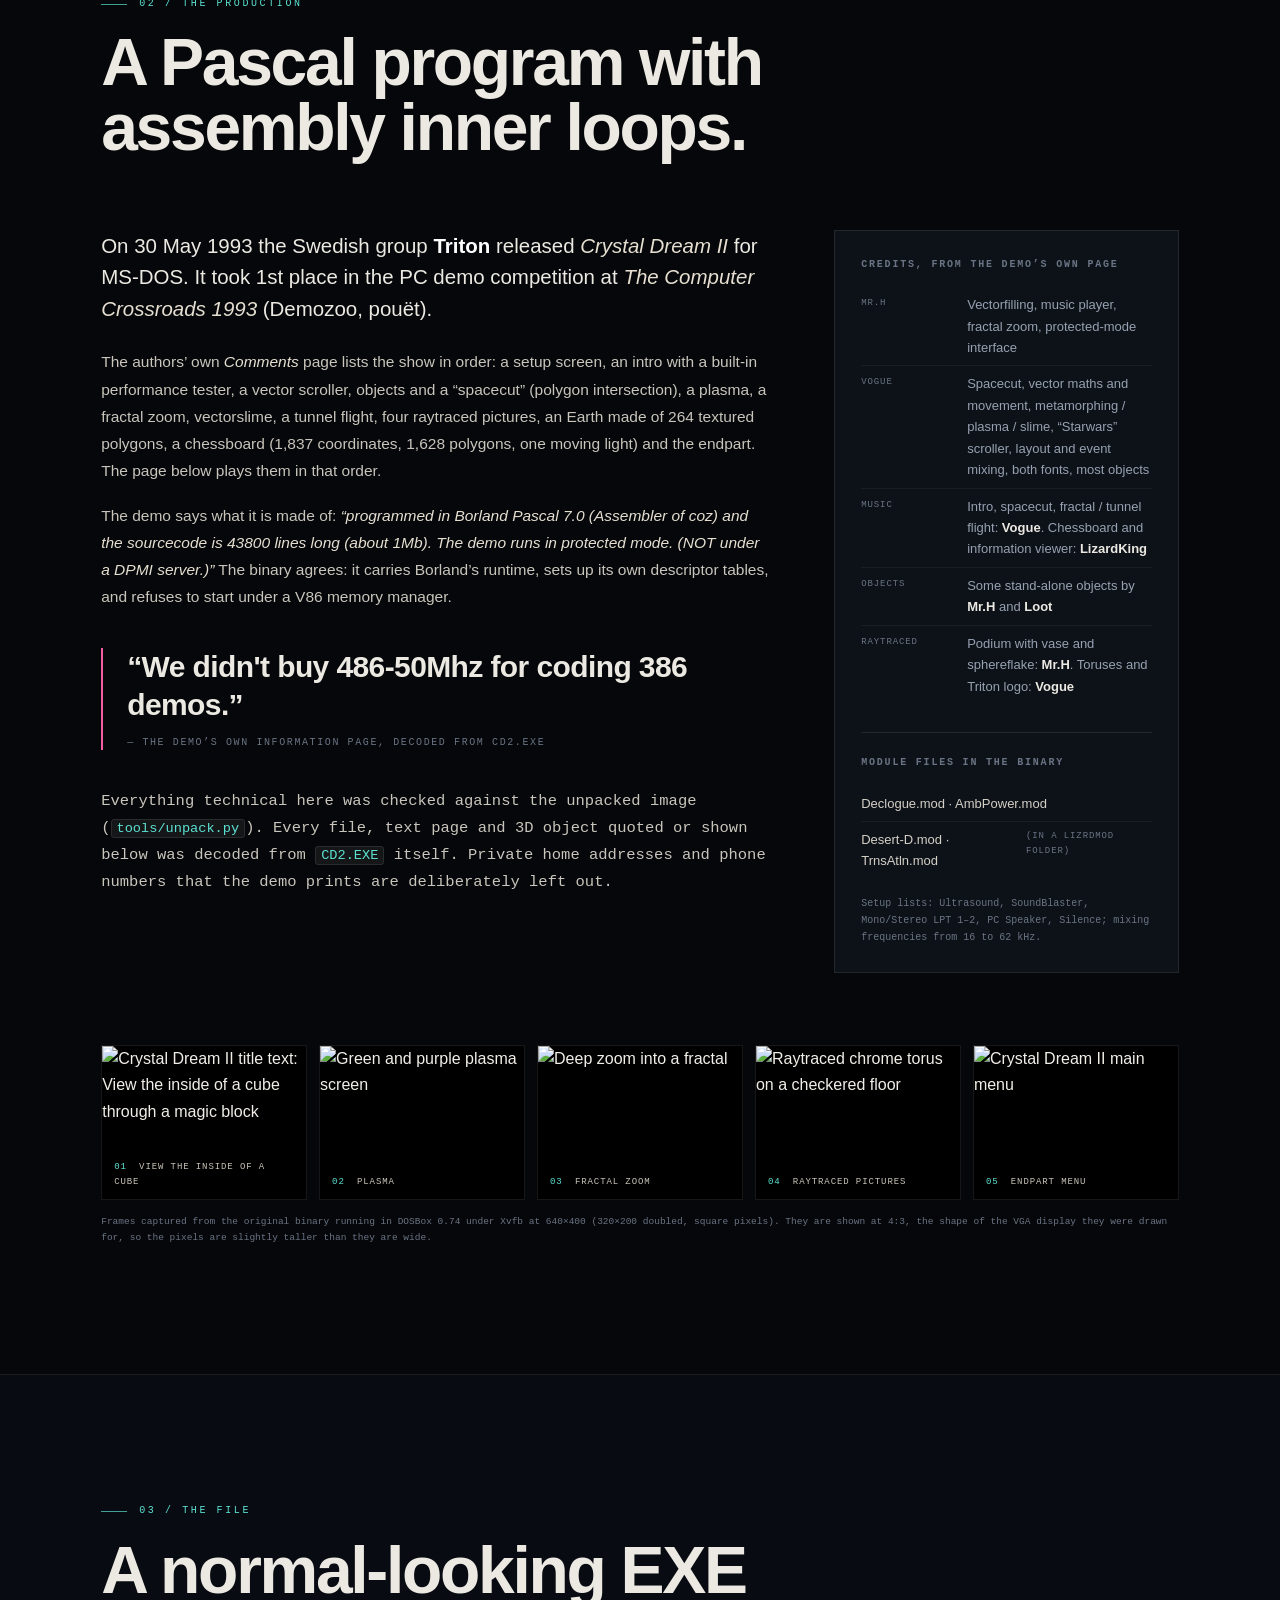
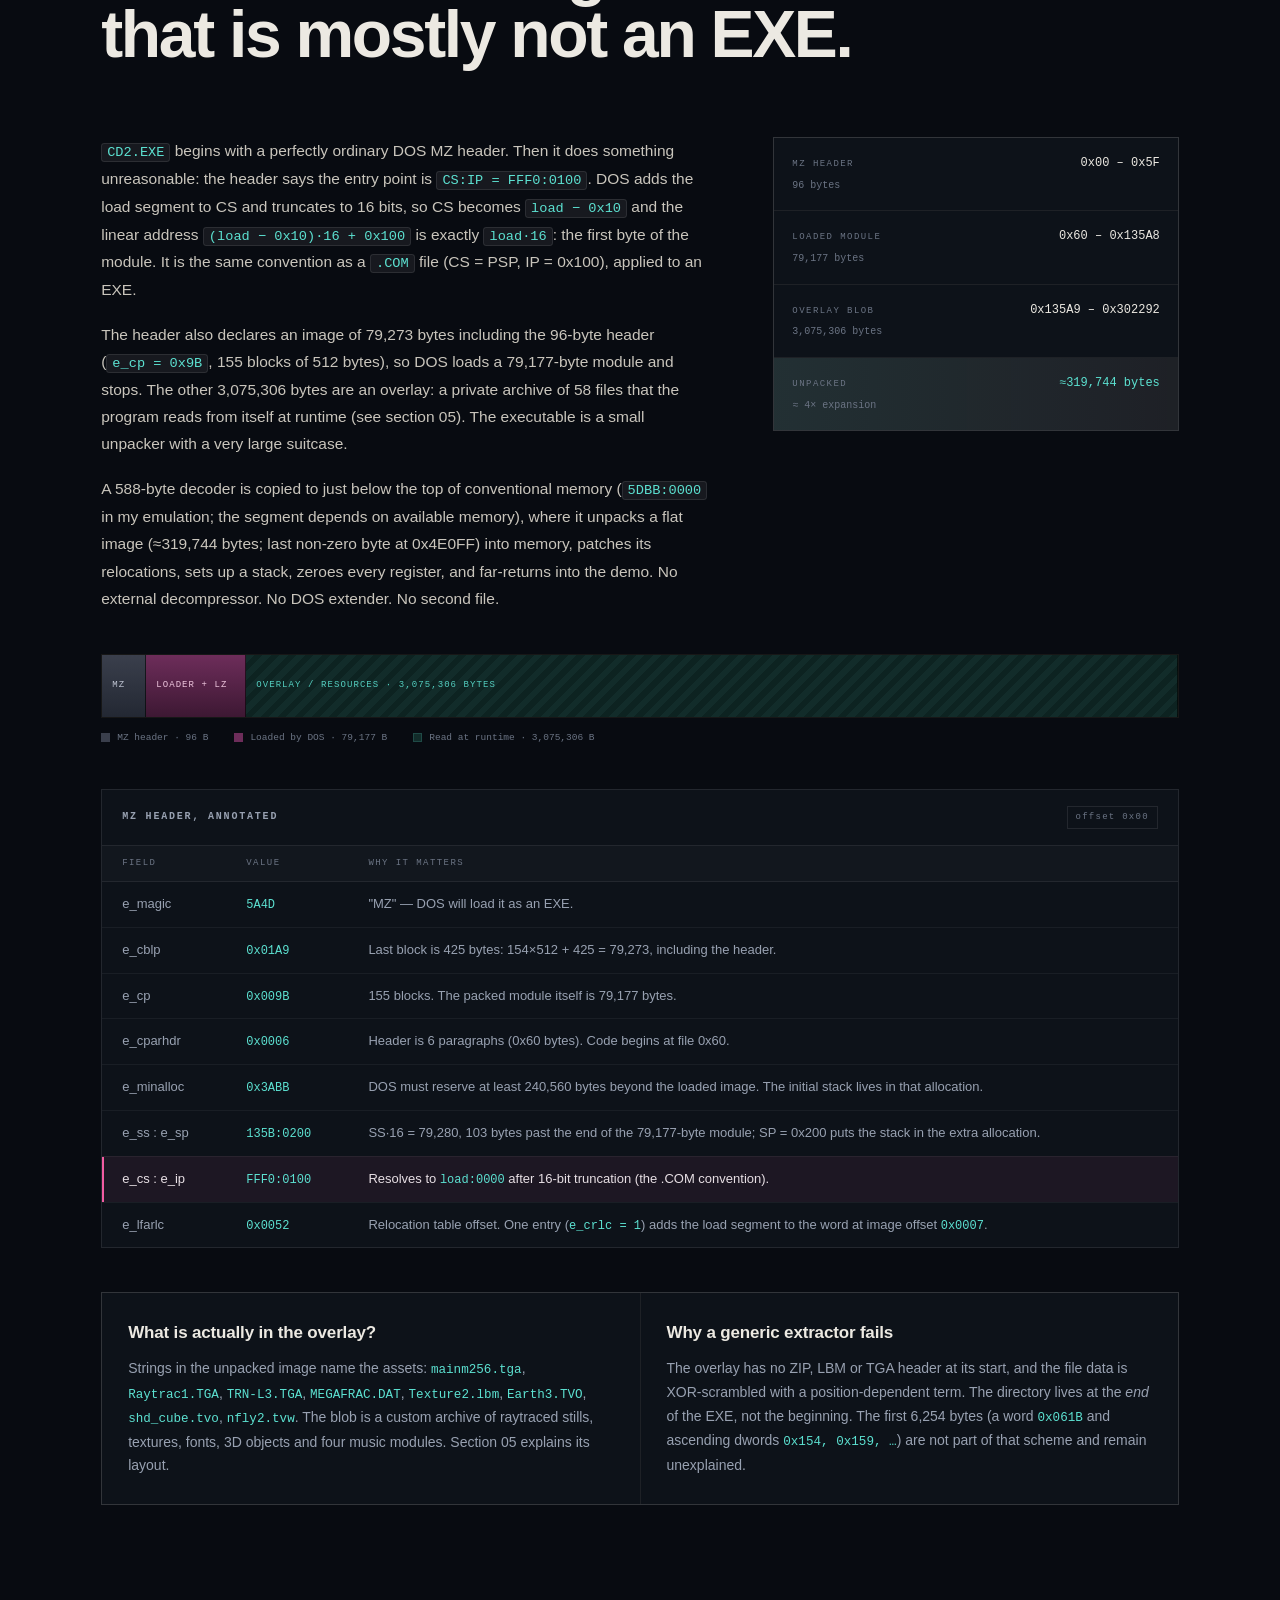
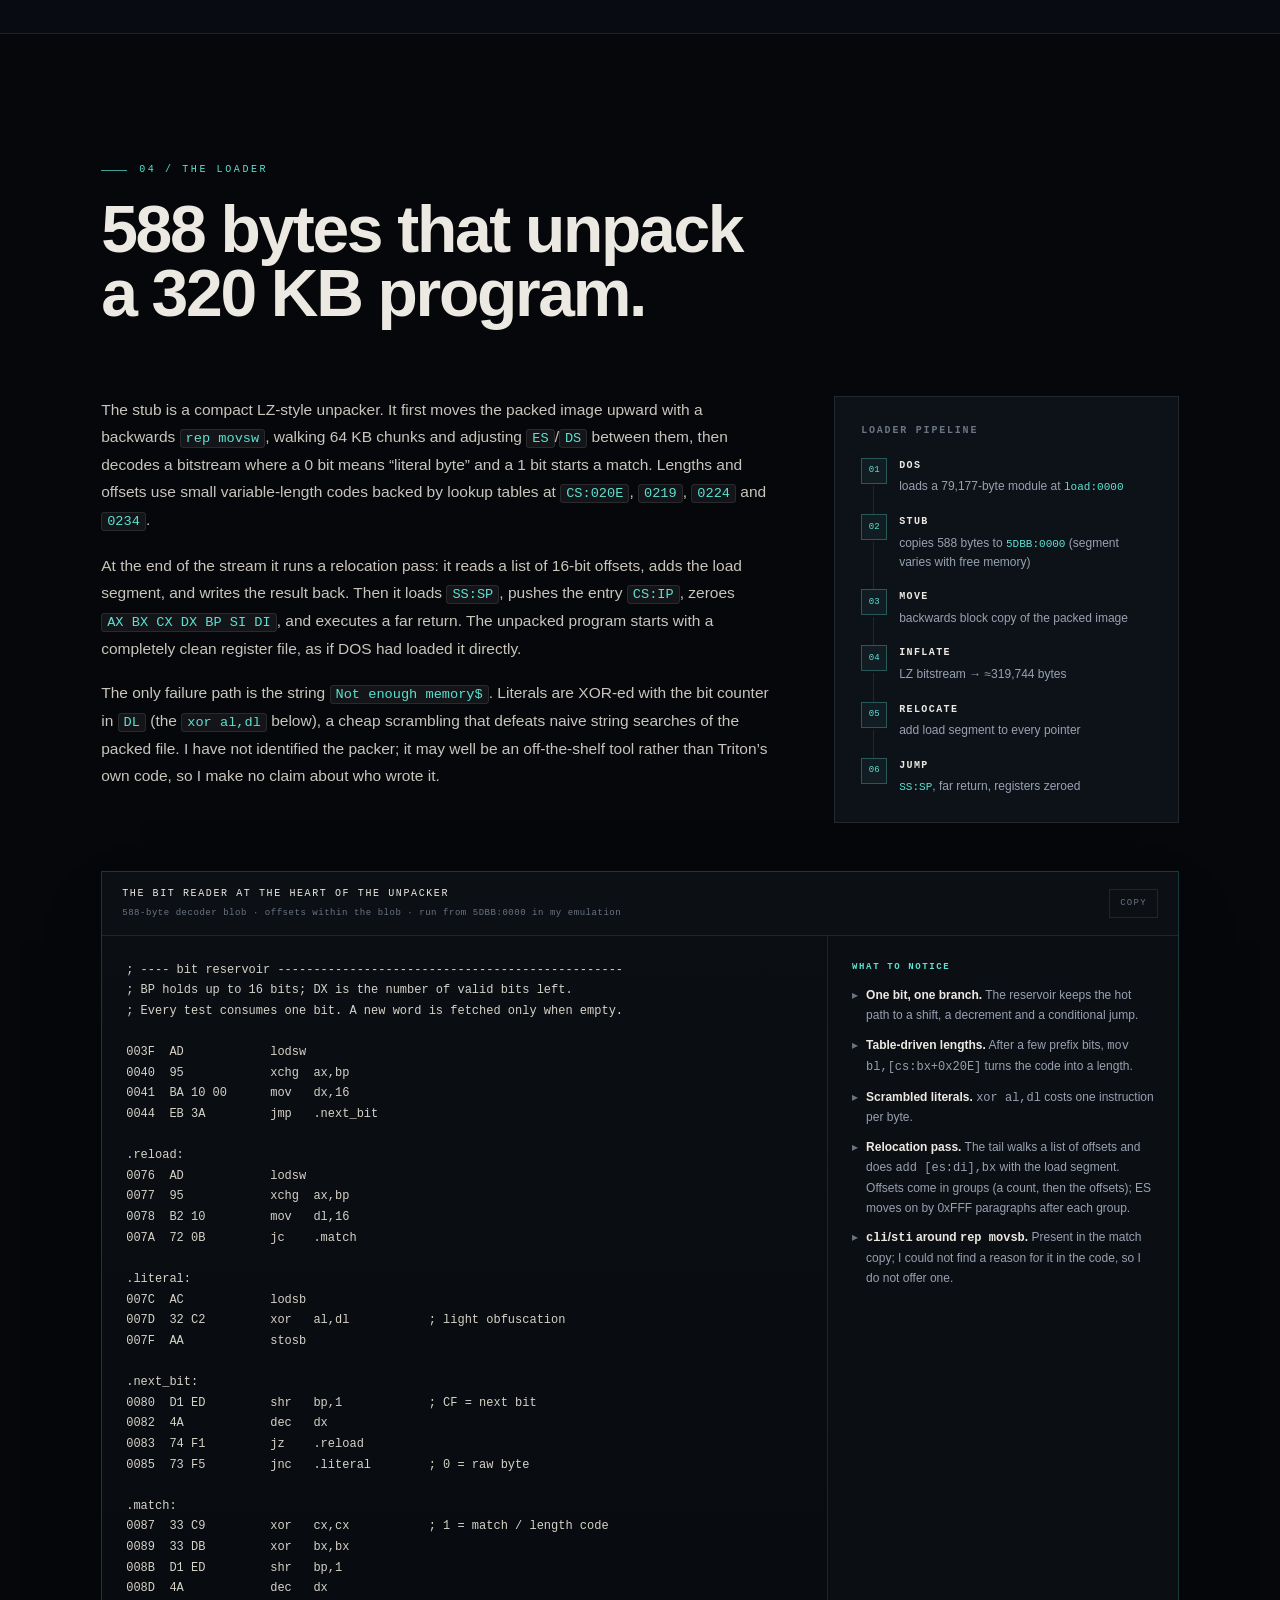
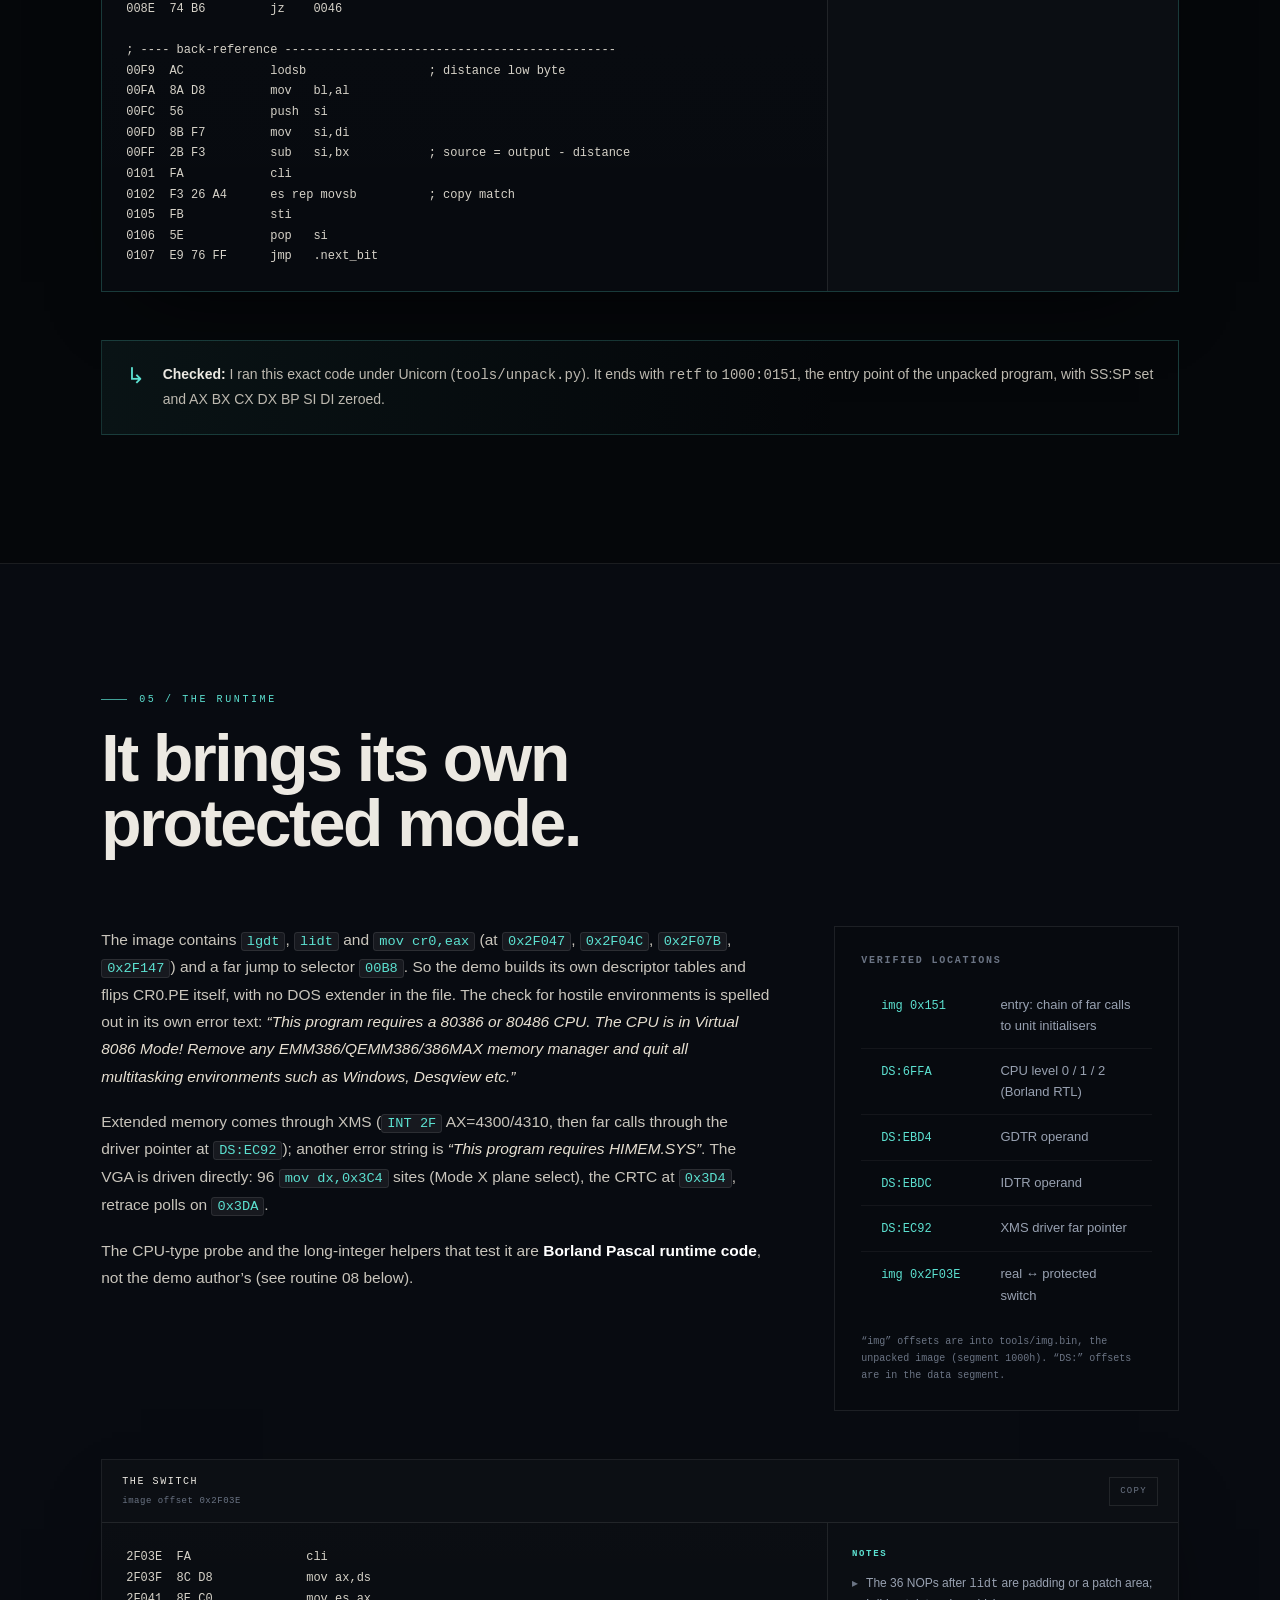
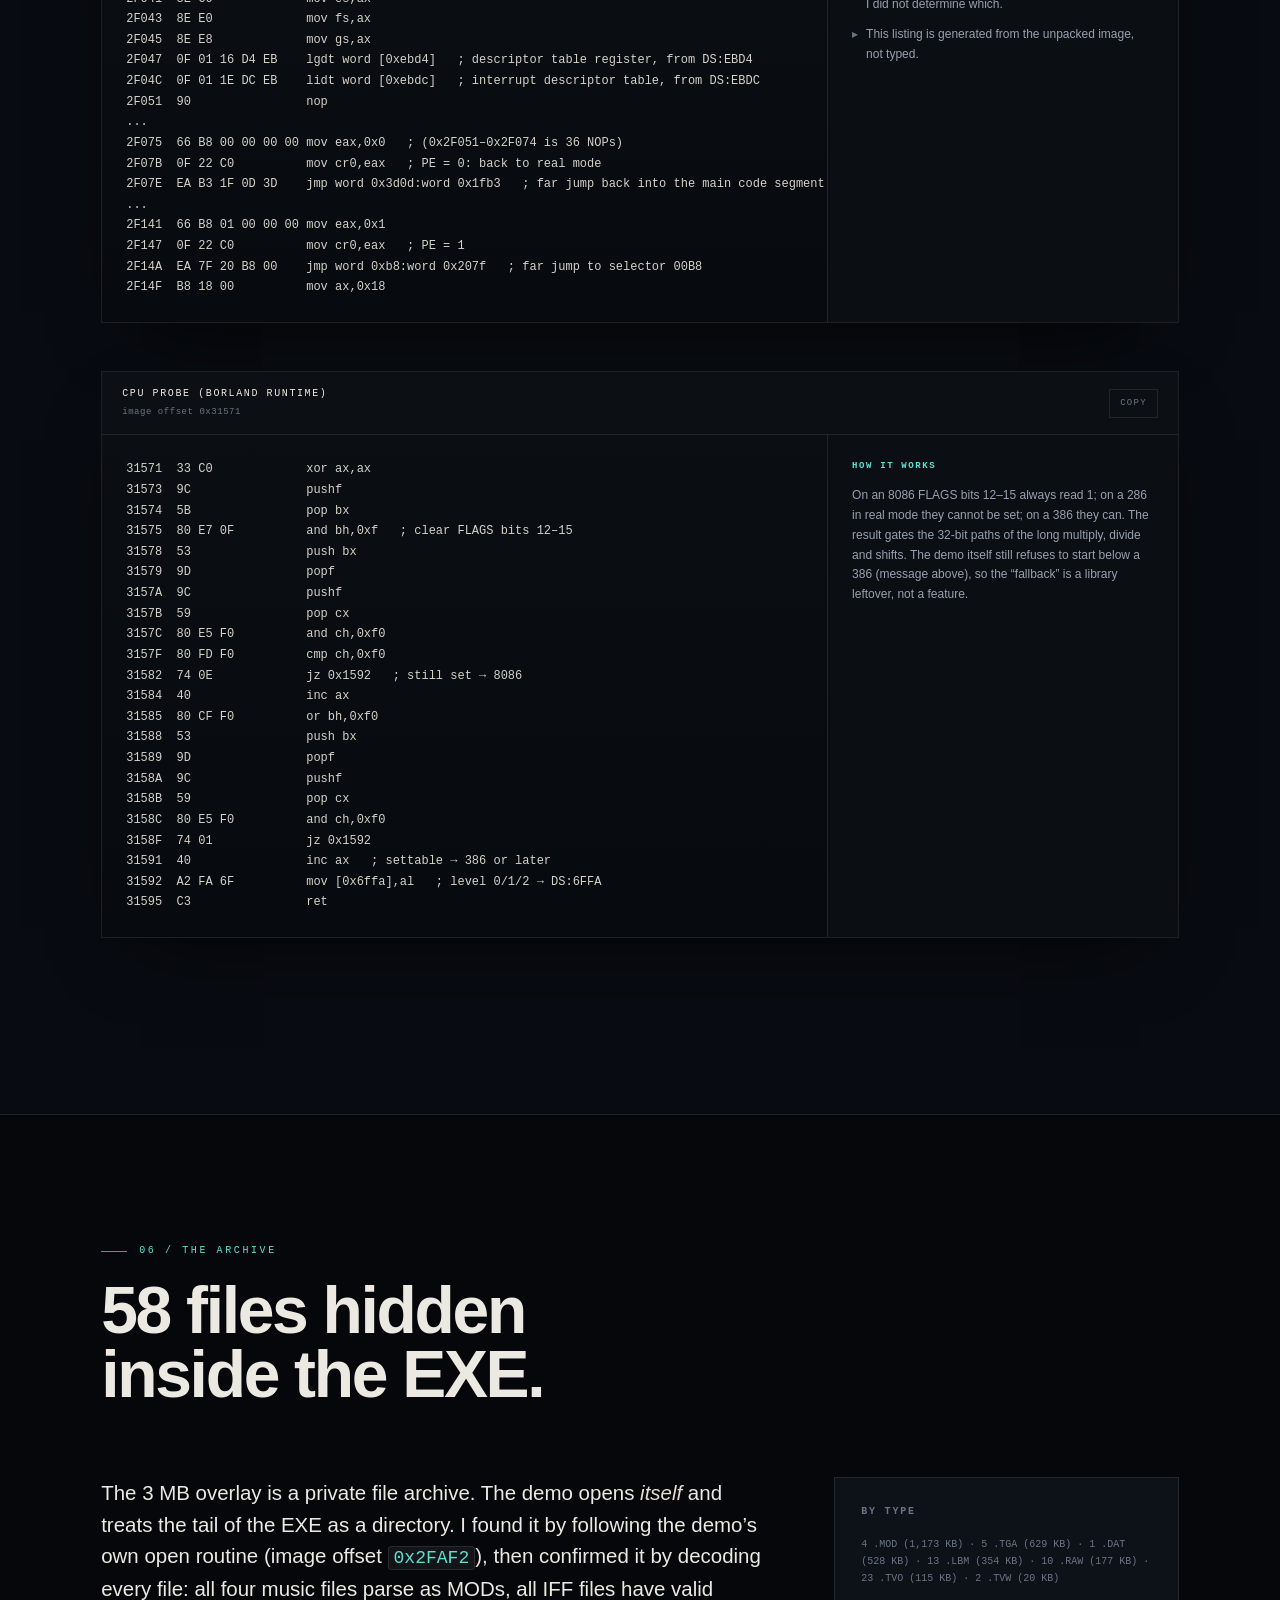
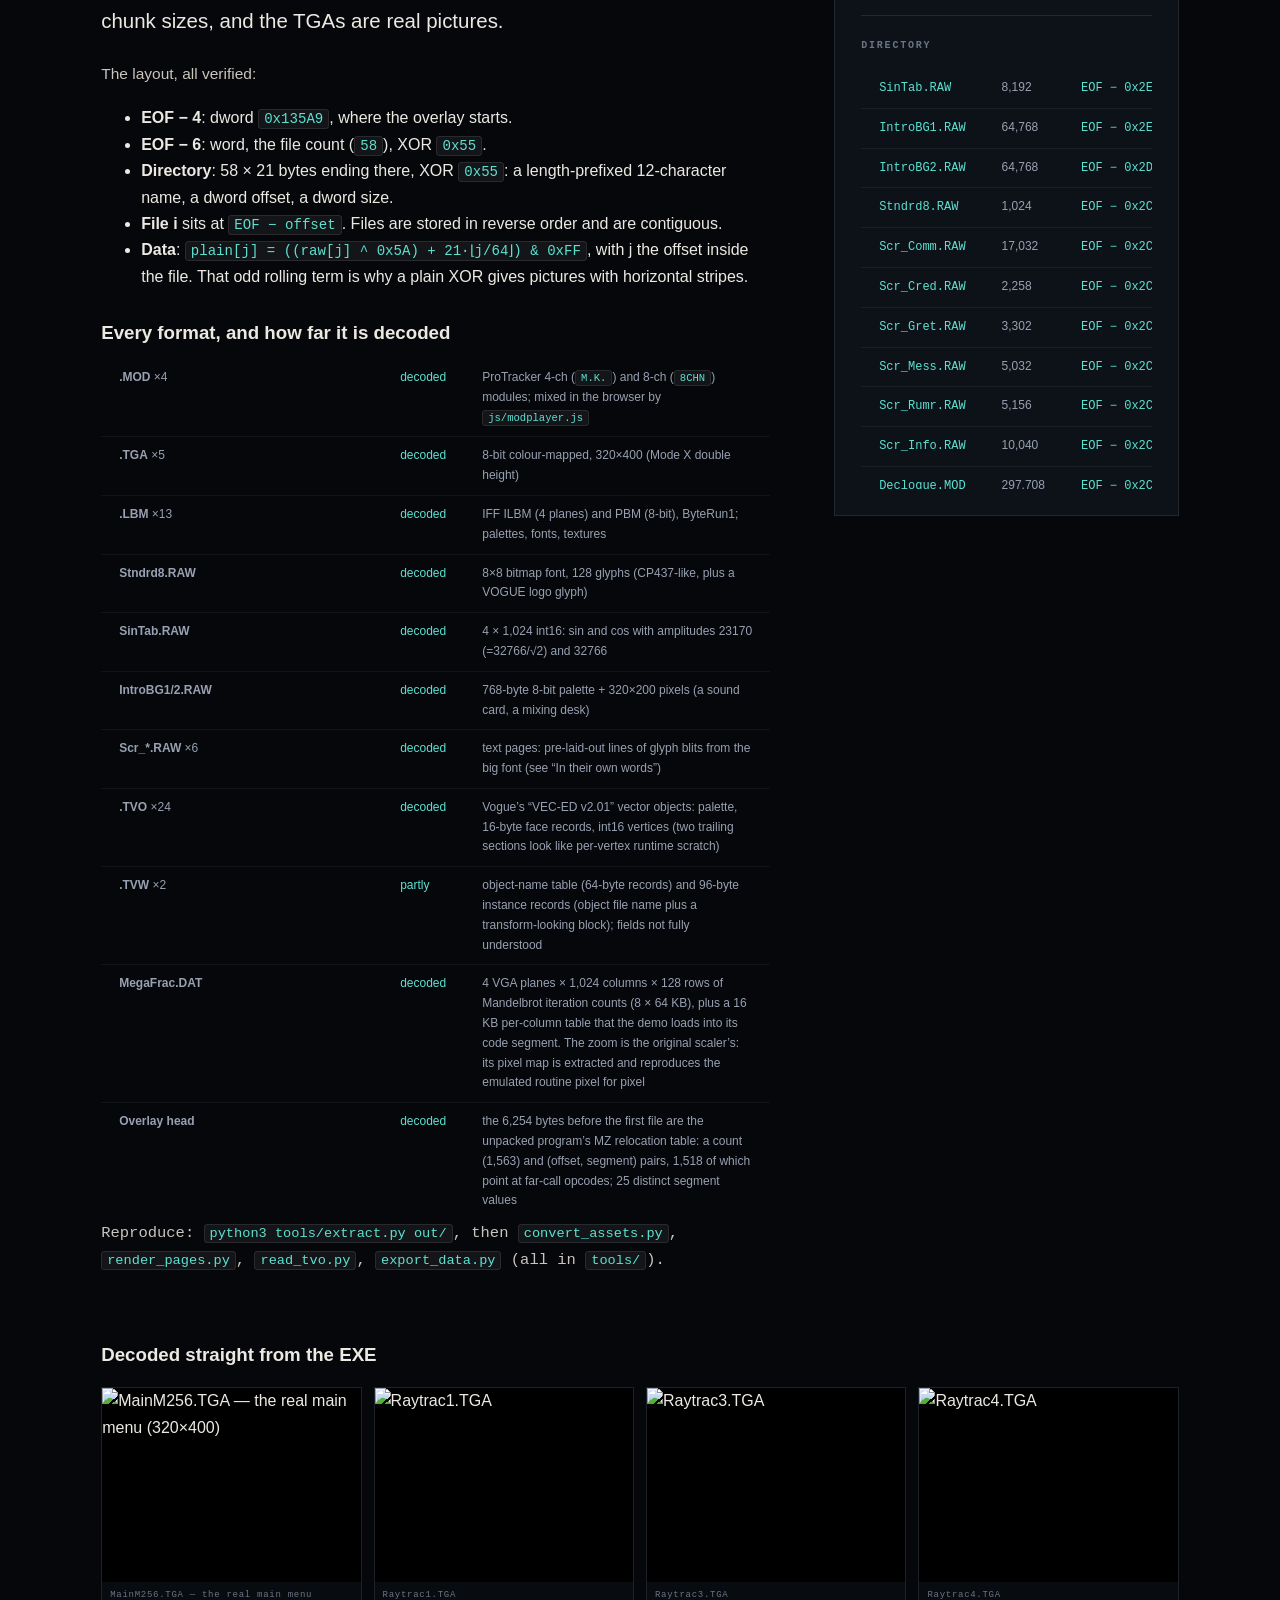
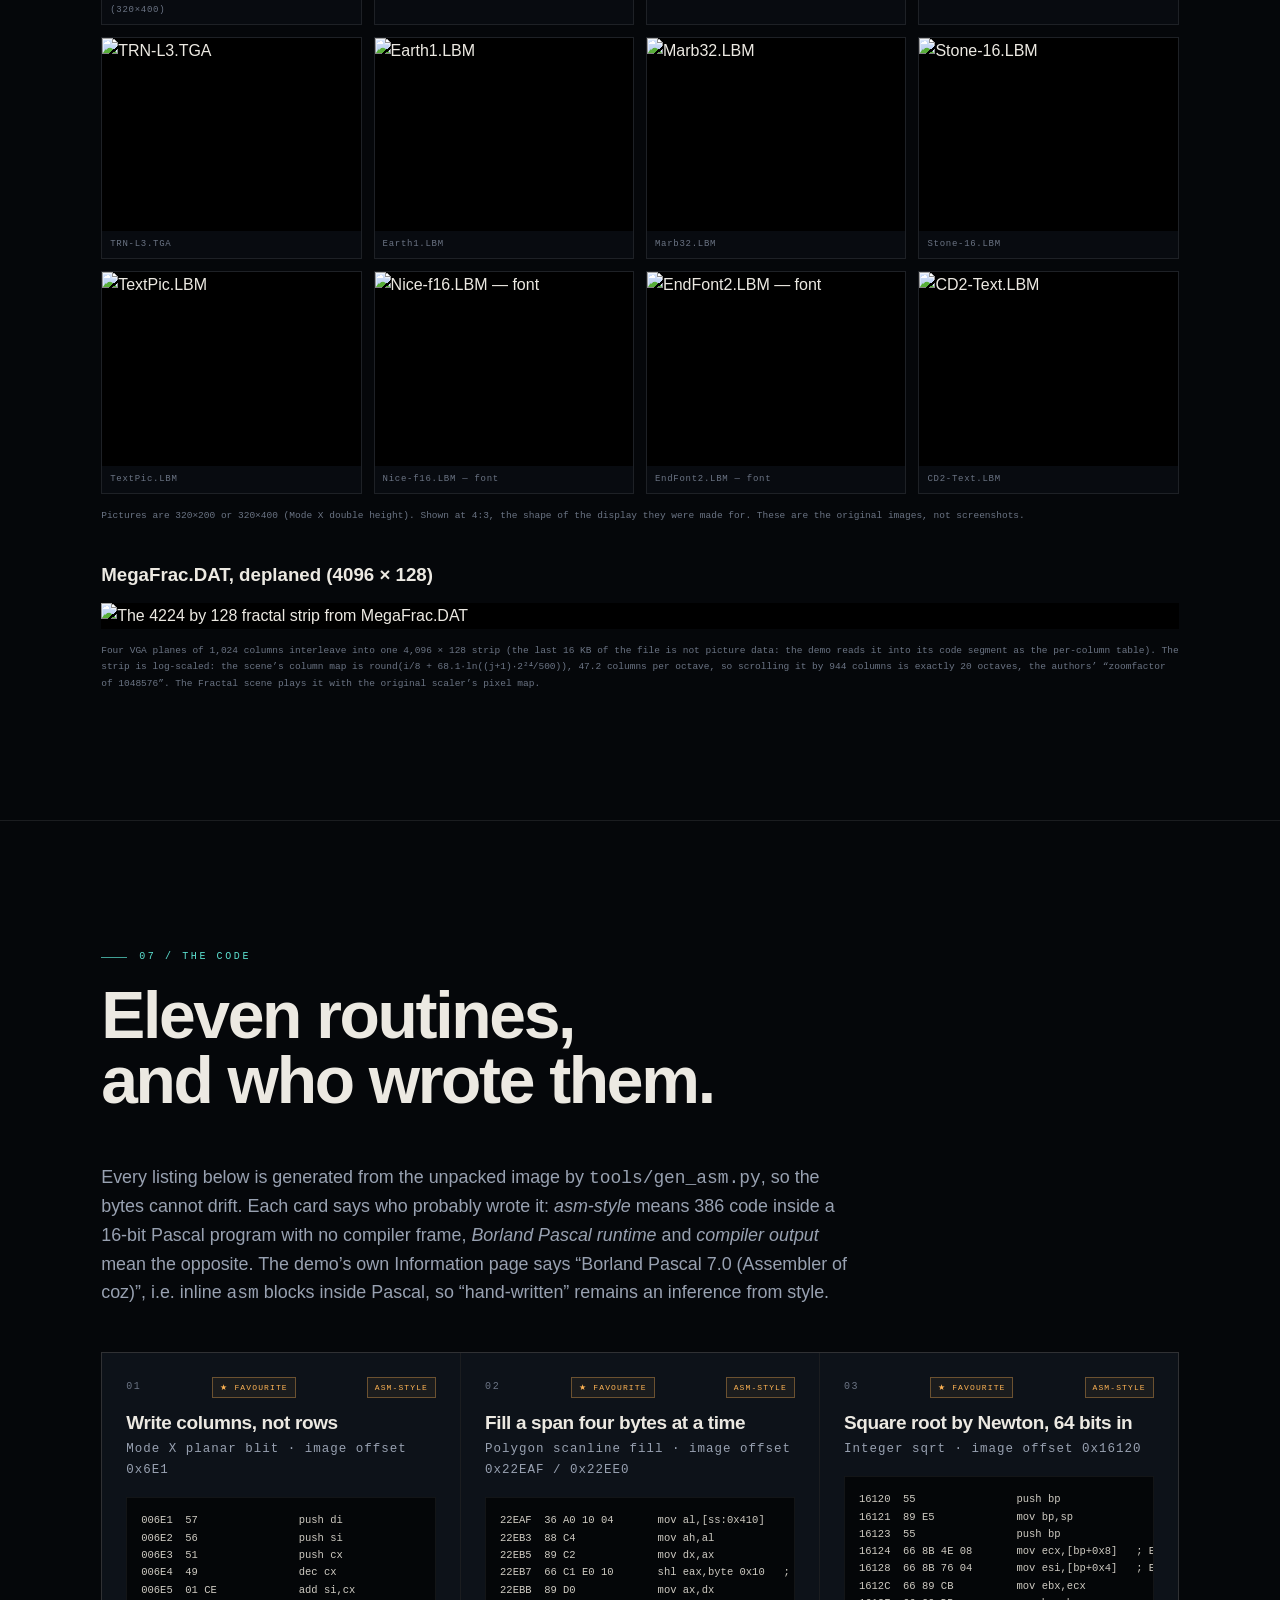
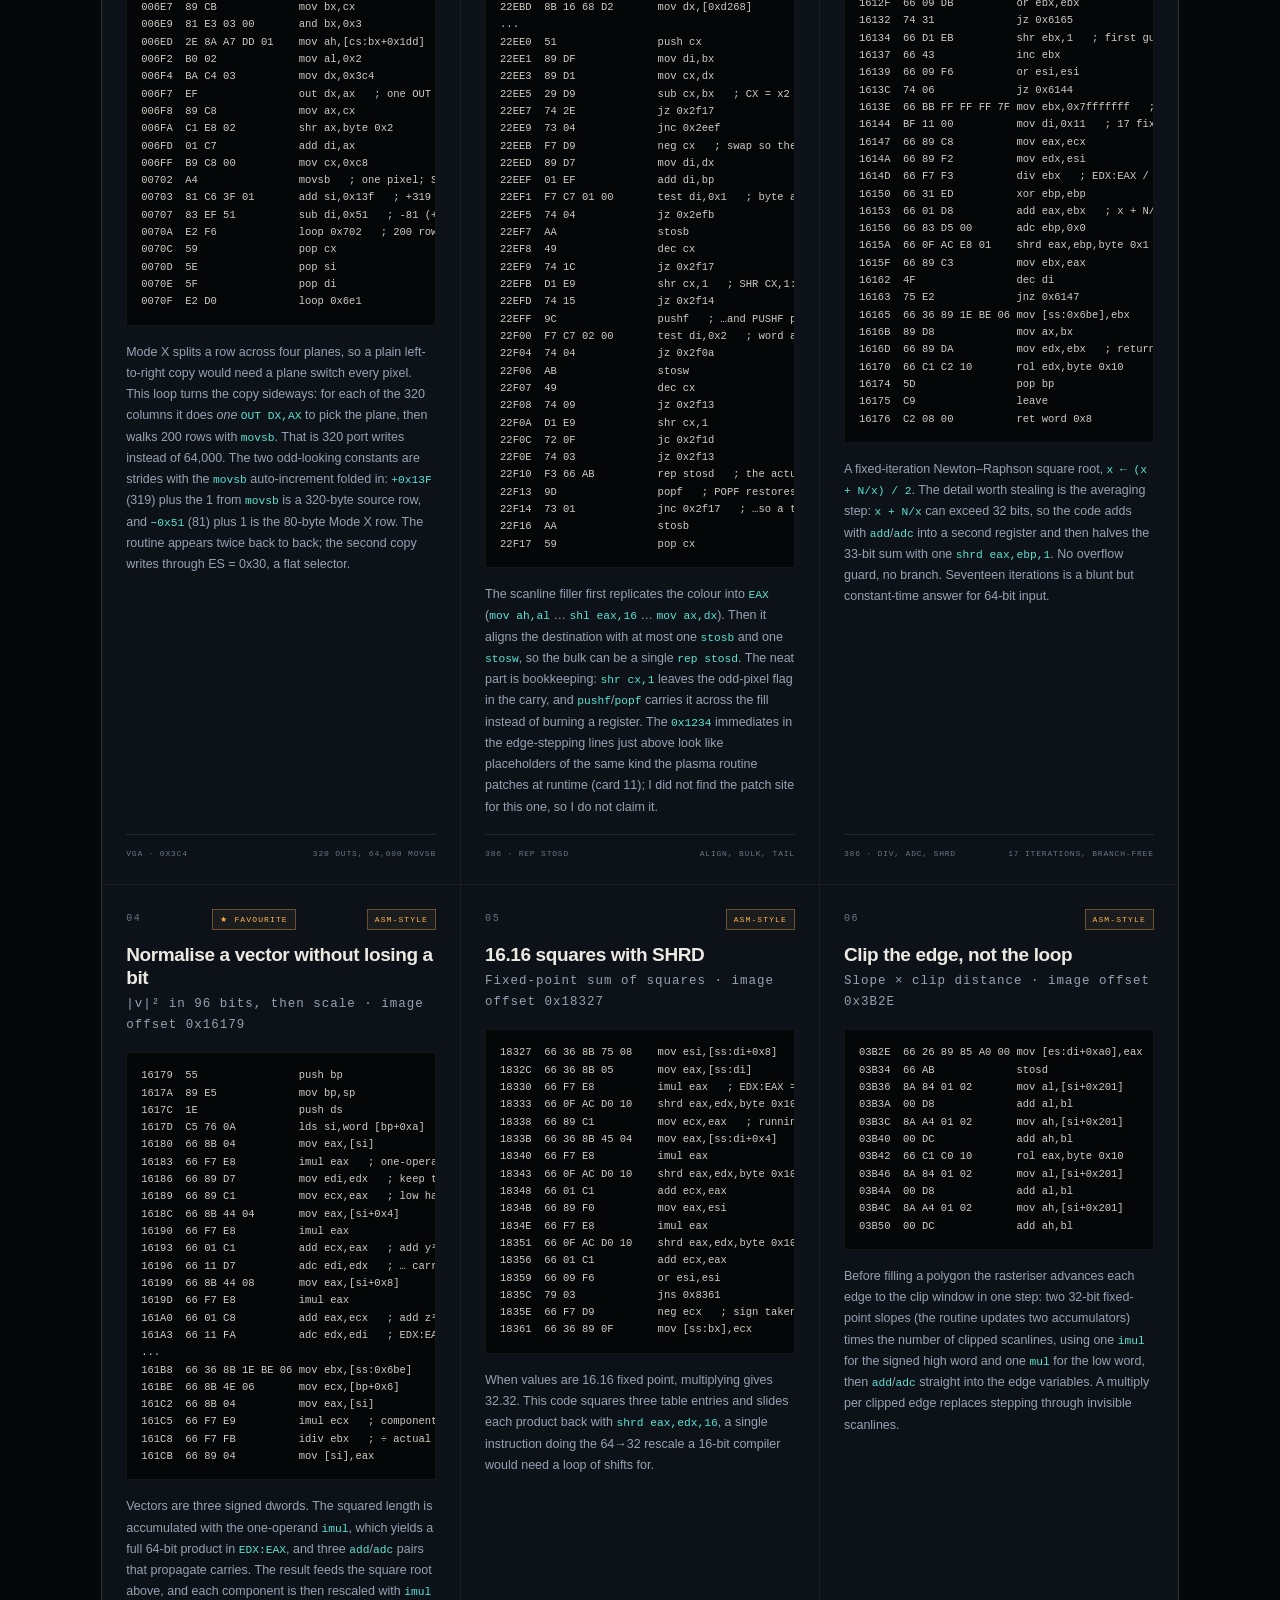
==== commit 672efab3: "Move the demo player to the top of the page, right under the title Co-Authored-By: Claude Sonnet 5.5" ====
--- a/index.html
+++ b/index.html
@@ -19,13 +19,13 @@
   </a>
   <button class="nav-toggle" id="navToggle" type="button" aria-expanded="false" aria-controls="siteNav">Sections</button>
   <nav class="site-nav" id="siteNav" aria-label="Sections">
-    <a href="#demo">The demo</a>
+    <a href="#recreation">The demo</a>
+    <a href="#demo">The production</a>
     <a href="#file">The file</a>
     <a href="#loader">The loader</a>
     <a href="#archive">The archive</a>
     <a href="#asm">The code</a>
     <a href="#effects">Effects</a>
-    <a href="#recreation">The demo</a>
     <a href="#words">Their words</a>
   </nav>
   <a class="head-cta" href="#recreation">Run it <span aria-hidden="true">↘</span></a>
@@ -61,11 +61,78 @@
   </div>
 </section>
 
+<!-- ============================== THE PLAYER ============================== -->
+<section class="section alt recreation" id="recreation">
+  <div class="wrap">
+    <div class="section-head">
+      <p class="kicker">01 / The demo, running</p>
+      <h2>Not a recreation.<br>The demo’s own run.</h2>
+    </div>
+
+    <p class="section-lede">Every picture and every sound below comes out of <code>CD2.EXE</code>. Its own start-up code, its own protected-mode extender, its own timer interrupt and mixer, and all of its scenes run, instruction by instruction, on a small virtual PC I wrote around the Unicorn CPU emulator. The run was recorded (video, palette and CRT timing at every retrace; the sample stream the demo writes to the parallel port) and this player decodes and shows that recording. No effect, model, texture, text or tune is redrawn or remixed in JavaScript. Use the slider to seek, <kbd>←</kbd>/<kbd>→</kbd> to jump 5 seconds, <kbd>,</kbd>/<kbd>.</kbd> to step one frame while paused.</p>
+
+    <div class="player-shell">
+      <div class="player-top">
+        <div class="player-id">
+          <span class="rec-dot"></span>
+          <span>CD2 / RECORDED RUN</span>
+          <span class="player-res" id="hudScene">loading…</span>
+        </div>
+        <div class="player-tools">
+          <button class="tool" id="soundBtn" type="button" title="Mute or unmute the recorded sample stream">Sound on</button>
+          <button class="tool" id="pauseBtn" type="button" title="Play or pause">Play</button>
+        </div>
+      </div>
+
+      <div class="screen-wrap" id="screenWrap">
+        <canvas id="demoCanvas" width="640" height="480" data-base="assets/demo/" aria-label="Crystal Dream II, recorded from the demo's own run"></canvas>
+      </div>
+
+      <div class="seek">
+        <span id="hudTime">0:00 / 0:00</span>
+        <div class="seek-track"><input id="seekBar" type="range" min="0" max="100" step="0.05" value="0" aria-label="Seek"></div>
+      </div>
+
+      <div class="scene-controls" role="group" aria-label="Chapters" id="chapters"></div>
+      <div class="player-foot">
+        <p class="fine">4:3 screen. Each frame is placed from the CRT registers the demo programmed for it (line and frame length, blanking, pixel doubling), so windowed effects keep the size and the black borders they had on a monitor. The audio is the demo’s own output to a Mono Lpt DAC at its 44.2 kHz mixing rate.</p>
+      </div>
+    </div>
+
+    <div class="faith-grid">
+      <div class="faith">
+        <h3>What runs</h3>
+        <ul>
+          <li>The unpacked program (<code>tools/img.bin</code>, produced by the EXE’s own unpacker) from its entry point <code>1000:0151</code>: Borland runtime, unit initialisations, the protected-mode switch, selector and heap management, every scene</li>
+          <li>The demo’s IDT and its timer handler. The mixer runs at 44.2 kHz inside it and writes each sample to port <code>378h</code></li>
+          <li>Its own setup menu (I pressed ↓ ↓ Enter for Mono Lpt 1 and ↓ ↓ ↓ Enter for 44000 Hz), the “Attention” card, the intro, cube and spacecut, plasma, fractal zoom, Vectorslime, tunnel flight, the raytraced pictures, Earth with its scroller, the chessboard and the main menu with its pages</li>
+        </ul>
+      </div>
+      <div class="faith">
+        <h3>What I supplied</h3>
+        <ul>
+          <li>DOS: the INT 21h calls it uses (files are served from <code>CD2.EXE</code> itself, where its archive lives), conventional memory blocks, an XMS driver with 8 MB, the BIOS tick</li>
+          <li>The VGA (sequencer, CRTC, graphics controller with write modes 0–3, latches and read modes, attribute controller, DAC), the 8254 timer, the 8259 interrupt delivery, the keyboard (scancodes from the key script above) and the printer port</li>
+          <li>Time: one virtual clock counted in timer counts. The CPU is assumed to run 30 million instructions per second; the retrace flag and the display sampling follow the CRT timing the demo programmed</li>
+        </ul>
+      </div>
+      <div class="faith">
+        <h3>What this does not prove</h3>
+        <ul>
+          <li>It is one run with one setup choice. Another sound device, mixing rate or CPU speed changes the audio and can change the pace of scenes that adapt to the frame time</li>
+          <li>My VGA and timer models are not a real card: an effect that relies on a corner I did not model would differ. The scenes I could compare against screenshots of the original match them</li>
+          <li>The monitor model has two constants (how much of each line and frame a monitor spends on flyback); they are set so that the standard 320×200 mode fills the screen</li>
+        </ul>
+      </div>
+    </div>
+  </div>
+</section>
+
 <!-- ============================== INTRO ============================== -->
 <section class="section intro" id="demo">
   <div class="wrap">
     <div class="section-head">
-      <p class="kicker">01 / The production</p>
+      <p class="kicker">02 / The production</p>
       <h2>A Pascal program with assembly inner loops.</h2>
     </div>
 
@@ -129,7 +196,7 @@
 <section class="section alt" id="file">
   <div class="wrap">
     <div class="section-head">
-      <p class="kicker">02 / The file</p>
+      <p class="kicker">03 / The file</p>
       <h2>A normal-looking EXE<br>that is mostly not an EXE.</h2>
     </div>
 
@@ -197,7 +264,7 @@
 <section class="section" id="loader">
   <div class="wrap">
     <div class="section-head">
-      <p class="kicker">03 / The loader</p>
+      <p class="kicker">04 / The loader</p>
       <h2>588 bytes that unpack<br>a 320&nbsp;KB program.</h2>
     </div>
 
@@ -297,7 +364,7 @@
 <section class="section alt" id="pm">
   <div class="wrap">
     <div class="section-head">
-      <p class="kicker">04 / The runtime</p>
+      <p class="kicker">05 / The runtime</p>
       <h2>It brings its own<br>protected mode.</h2>
     </div>
 
@@ -401,7 +468,7 @@
 <section class="section" id="archive">
   <div class="wrap">
     <div class="section-head">
-      <p class="kicker">05 / The archive</p>
+      <p class="kicker">06 / The archive</p>
       <h2>58 files hidden<br>inside the EXE.</h2>
     </div>
 
@@ -453,7 +520,7 @@
 <section class="section" id="asm">
   <div class="wrap">
     <div class="section-head">
-      <p class="kicker">06 / The code</p>
+      <p class="kicker">07 / The code</p>
       <h2>Eleven routines,<br>and who wrote them.</h2>
     </div>
     <p class="section-lede">Every listing below is generated from the unpacked image by <code>tools/gen_asm.py</code>, so the bytes cannot drift. Each card says who probably wrote it: <em>asm-style</em> means 386 code inside a 16-bit Pascal program with no compiler frame, <em>Borland Pascal runtime</em> and <em>compiler output</em> mean the opposite. The demo’s own Information page says “Borland Pascal 7.0 (Assembler of coz)”, i.e. inline <code>asm</code> blocks inside Pascal, so “hand-written” remains an inference from style.</p>
@@ -844,7 +911,7 @@
 <section class="section" id="effects">
   <div class="wrap">
     <div class="section-head">
-      <p class="kicker">07 / The effects</p>
+      <p class="kicker">08 / The effects</p>
       <h2>What the screen is doing,<br>and why it is fast.</h2>
     </div>
     <p class="section-lede">The cards above show how single routines work. This part is about the effects they add up to. A 386 of the time ran a few tens of millions of instructions per second, and the VGA could be written one byte at a time over a slow bus. At 70 frames a second that leaves a few hundred thousand cycles to fill 64,000 pixels, so every effect is built around doing less, or letting the VGA do more.</p>
@@ -874,73 +941,6 @@
 
       <h3>Why it holds together</h3>
       <p>None of this is one big trick. Each effect picks the cheapest representation: a strip instead of a fractal, a few small buffers instead of a rendered tunnel of light, planes instead of per-pixel blending, a lookup table instead of a lighting calculation, fixed-point instead of floating point, patched loops instead of registers. What remains per pixel is a store, and often not even that. That is how an effect that looks like several hundred thousand operations a frame gets through on a machine that has barely more than that to spend.</p>
-    </div>
-  </div>
-</section>
-
-<!-- ============================== THE PLAYER ============================== -->
-<section class="section alt recreation" id="recreation">
-  <div class="wrap">
-    <div class="section-head">
-      <p class="kicker">08 / The demo, running</p>
-      <h2>Not a recreation.<br>The demo’s own run.</h2>
-    </div>
-
-    <p class="section-lede">Every picture and every sound below comes out of <code>CD2.EXE</code>. Its own start-up code, its own protected-mode extender, its own timer interrupt and mixer, and all of its scenes run, instruction by instruction, on a small virtual PC I wrote around the Unicorn CPU emulator. The run was recorded (video, palette and CRT timing at every retrace; the sample stream the demo writes to the parallel port) and this player decodes and shows that recording. No effect, model, texture, text or tune is redrawn or remixed in JavaScript. Use the slider to seek, <kbd>←</kbd>/<kbd>→</kbd> to jump 5 seconds, <kbd>,</kbd>/<kbd>.</kbd> to step one frame while paused.</p>
-
-    <div class="player-shell">
-      <div class="player-top">
-        <div class="player-id">
-          <span class="rec-dot"></span>
-          <span>CD2 / RECORDED RUN</span>
-          <span class="player-res" id="hudScene">loading…</span>
-        </div>
-        <div class="player-tools">
-          <button class="tool" id="soundBtn" type="button" title="Mute or unmute the recorded sample stream">Sound on</button>
-          <button class="tool" id="pauseBtn" type="button" title="Play or pause">Play</button>
-        </div>
-      </div>
-
-      <div class="screen-wrap" id="screenWrap">
-        <canvas id="demoCanvas" width="640" height="480" data-base="assets/demo/" aria-label="Crystal Dream II, recorded from the demo's own run"></canvas>
-      </div>
-
-      <div class="seek">
-        <span id="hudTime">0:00 / 0:00</span>
-        <div class="seek-track"><input id="seekBar" type="range" min="0" max="100" step="0.05" value="0" aria-label="Seek"></div>
-      </div>
-
-      <div class="scene-controls" role="group" aria-label="Chapters" id="chapters"></div>
-      <div class="player-foot">
-        <p class="fine">4:3 screen. Each frame is placed from the CRT registers the demo programmed for it (line and frame length, blanking, pixel doubling), so windowed effects keep the size and the black borders they had on a monitor. The audio is the demo’s own output to a Mono Lpt DAC at its 44.2 kHz mixing rate.</p>
-      </div>
-    </div>
-
-    <div class="faith-grid">
-      <div class="faith">
-        <h3>What runs</h3>
-        <ul>
-          <li>The unpacked program (<code>tools/img.bin</code>, produced by the EXE’s own unpacker) from its entry point <code>1000:0151</code>: Borland runtime, unit initialisations, the protected-mode switch, selector and heap management, every scene</li>
-          <li>The demo’s IDT and its timer handler. The mixer runs at 44.2 kHz inside it and writes each sample to port <code>378h</code></li>
-          <li>Its own setup menu (I pressed ↓ ↓ Enter for Mono Lpt 1 and ↓ ↓ ↓ Enter for 44000 Hz), the “Attention” card, the intro, cube and spacecut, plasma, fractal zoom, Vectorslime, tunnel flight, the raytraced pictures, Earth with its scroller, the chessboard and the main menu with its pages</li>
-        </ul>
-      </div>
-      <div class="faith">
-        <h3>What I supplied</h3>
-        <ul>
-          <li>DOS: the INT 21h calls it uses (files are served from <code>CD2.EXE</code> itself, where its archive lives), conventional memory blocks, an XMS driver with 8 MB, the BIOS tick</li>
-          <li>The VGA (sequencer, CRTC, graphics controller with write modes 0–3, latches and read modes, attribute controller, DAC), the 8254 timer, the 8259 interrupt delivery, the keyboard (scancodes from the key script above) and the printer port</li>
-          <li>Time: one virtual clock counted in timer counts. The CPU is assumed to run 30 million instructions per second; the retrace flag and the display sampling follow the CRT timing the demo programmed</li>
-        </ul>
-      </div>
-      <div class="faith">
-        <h3>What this does not prove</h3>
-        <ul>
-          <li>It is one run with one setup choice. Another sound device, mixing rate or CPU speed changes the audio and can change the pace of scenes that adapt to the frame time</li>
-          <li>My VGA and timer models are not a real card: an effect that relies on a corner I did not model would differ. The scenes I could compare against screenshots of the original match them</li>
-          <li>The monitor model has two constants (how much of each line and frame a monitor spends on flyback); they are set so that the standard 320×200 mode fills the screen</li>
-        </ul>
-      </div>
     </div>
   </div>
 </section>
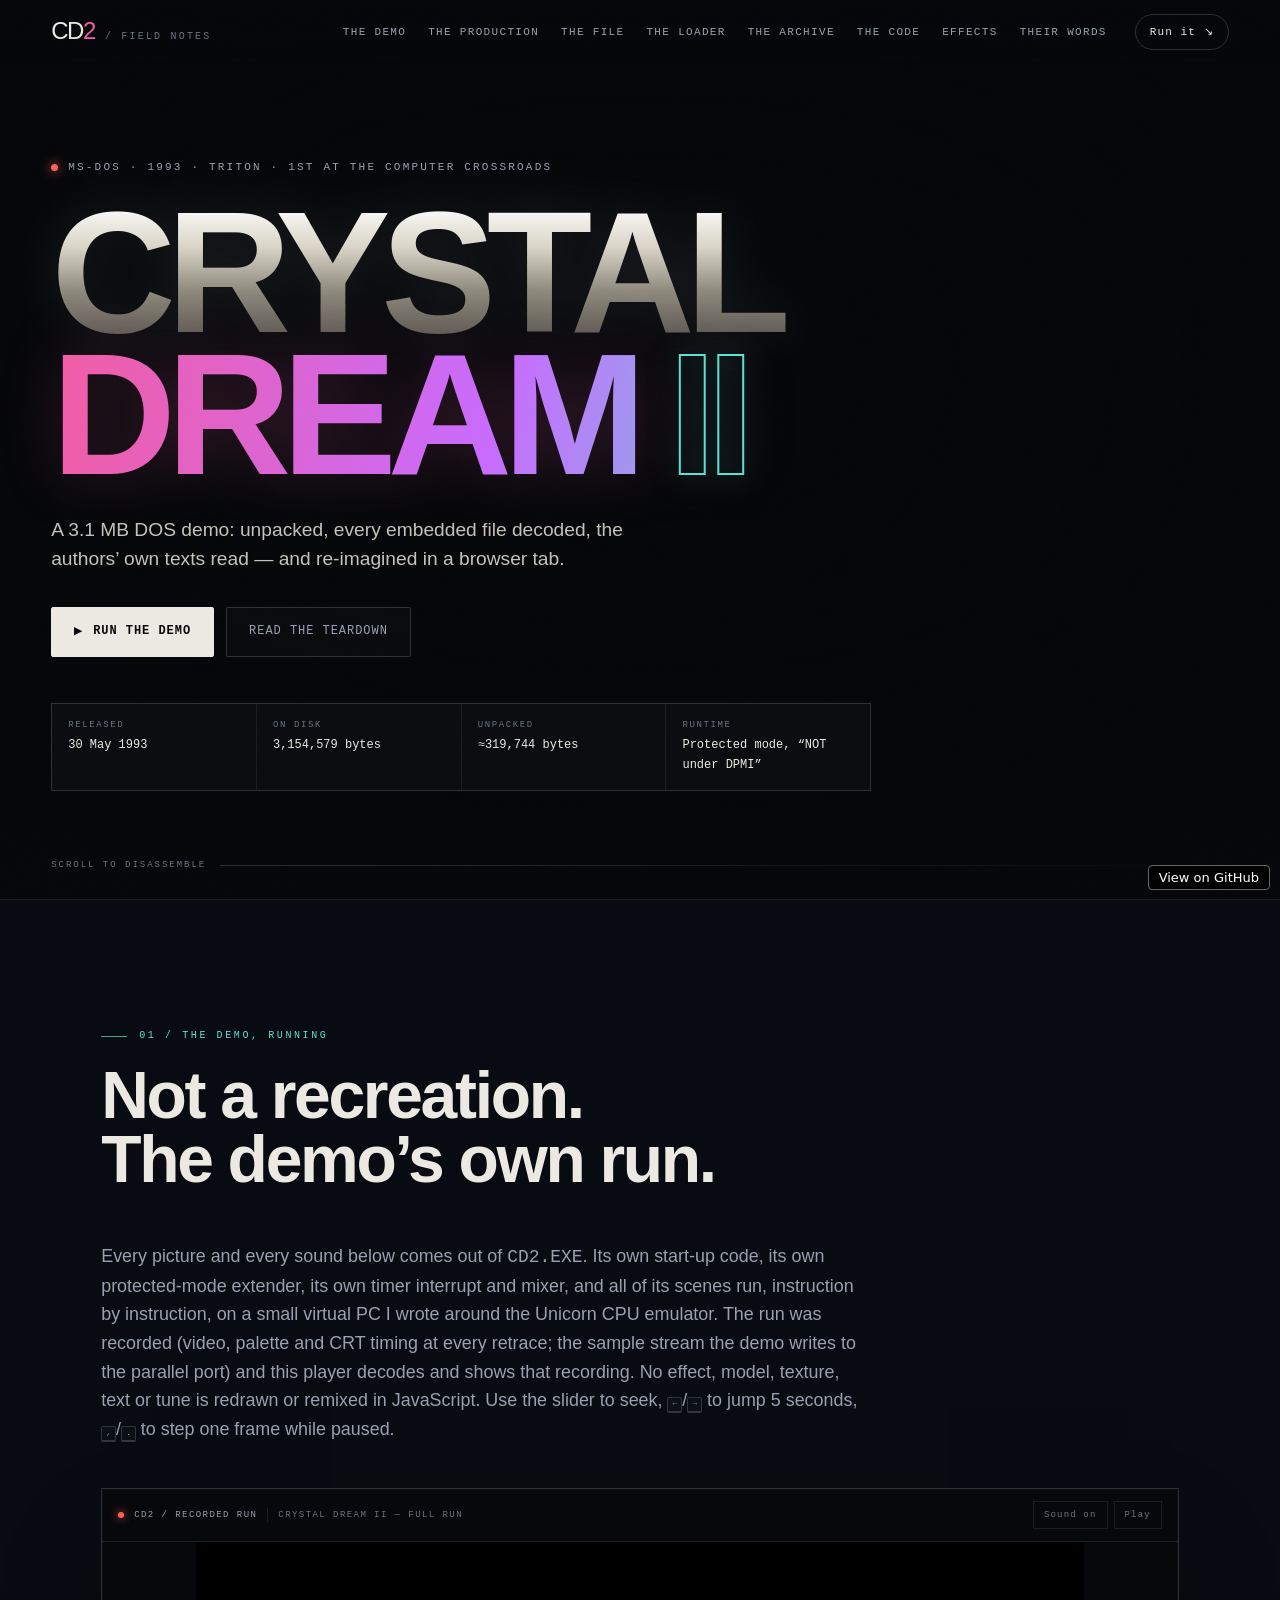
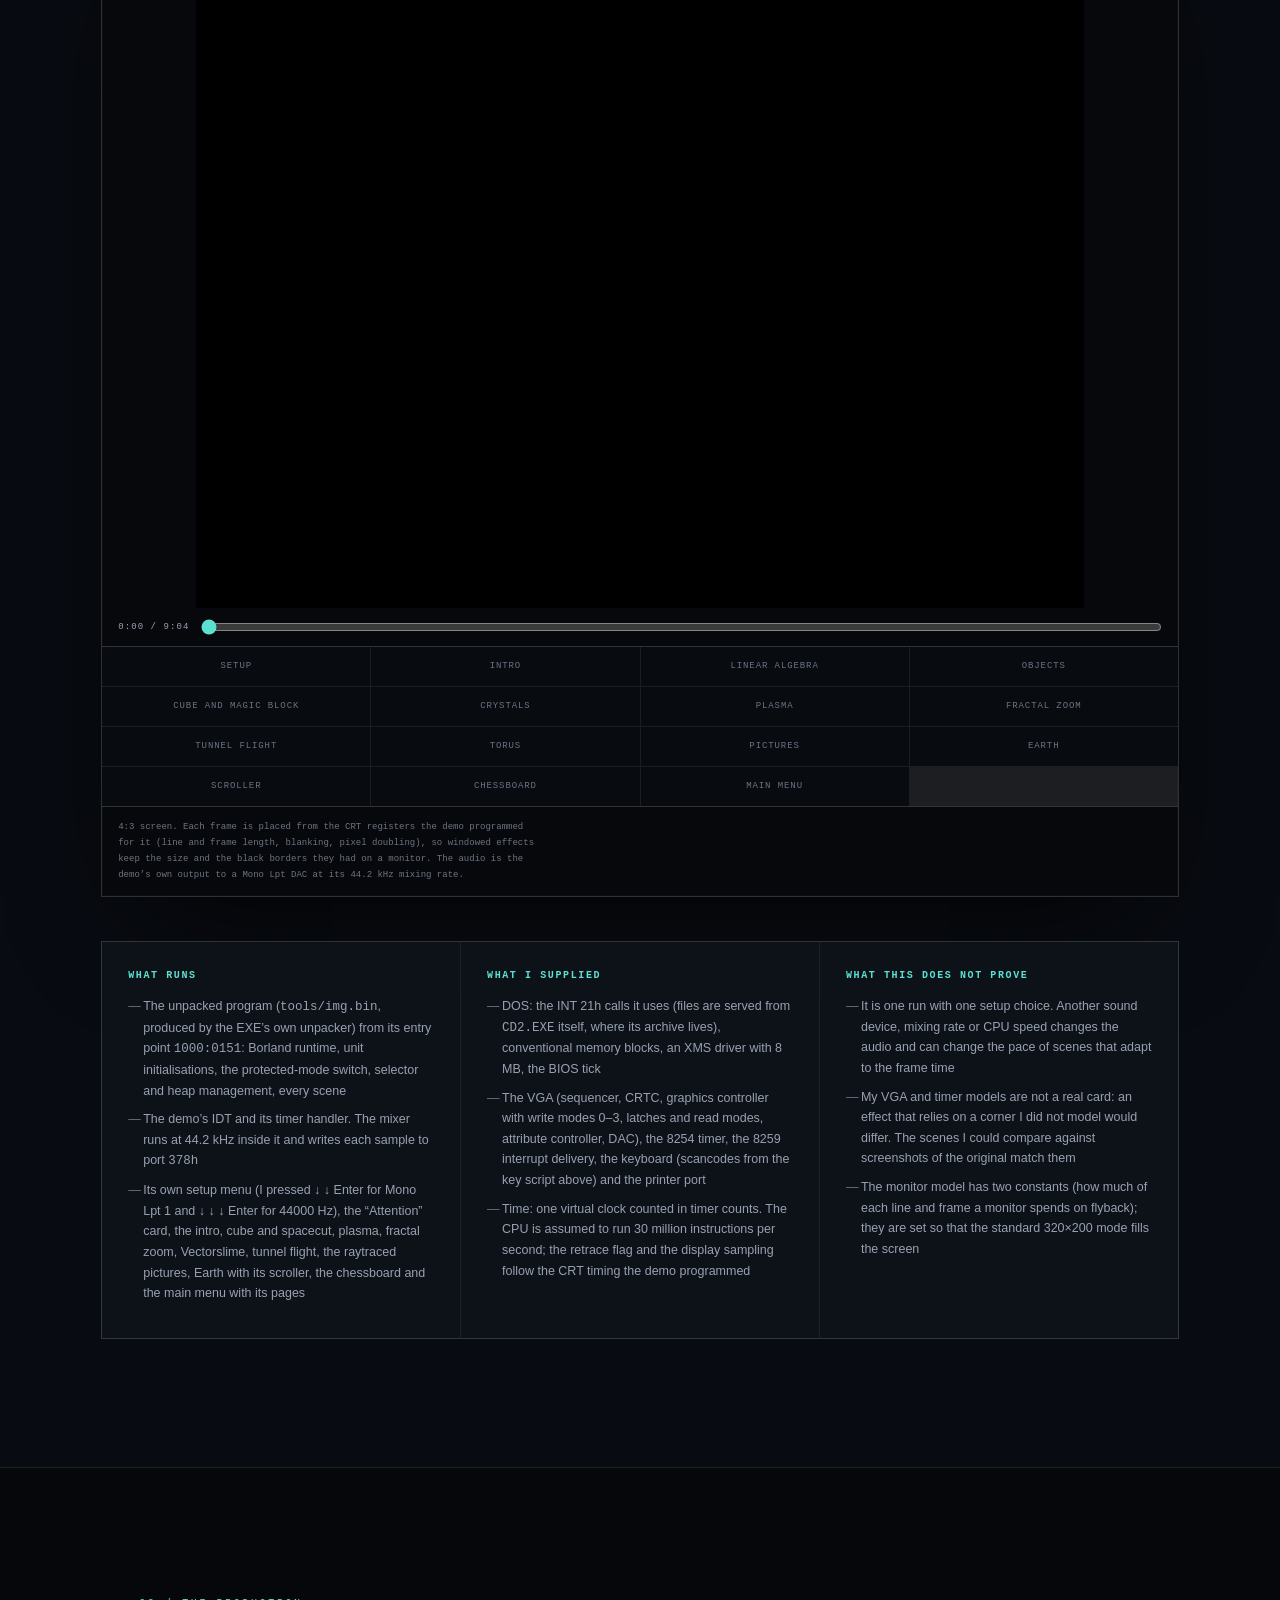
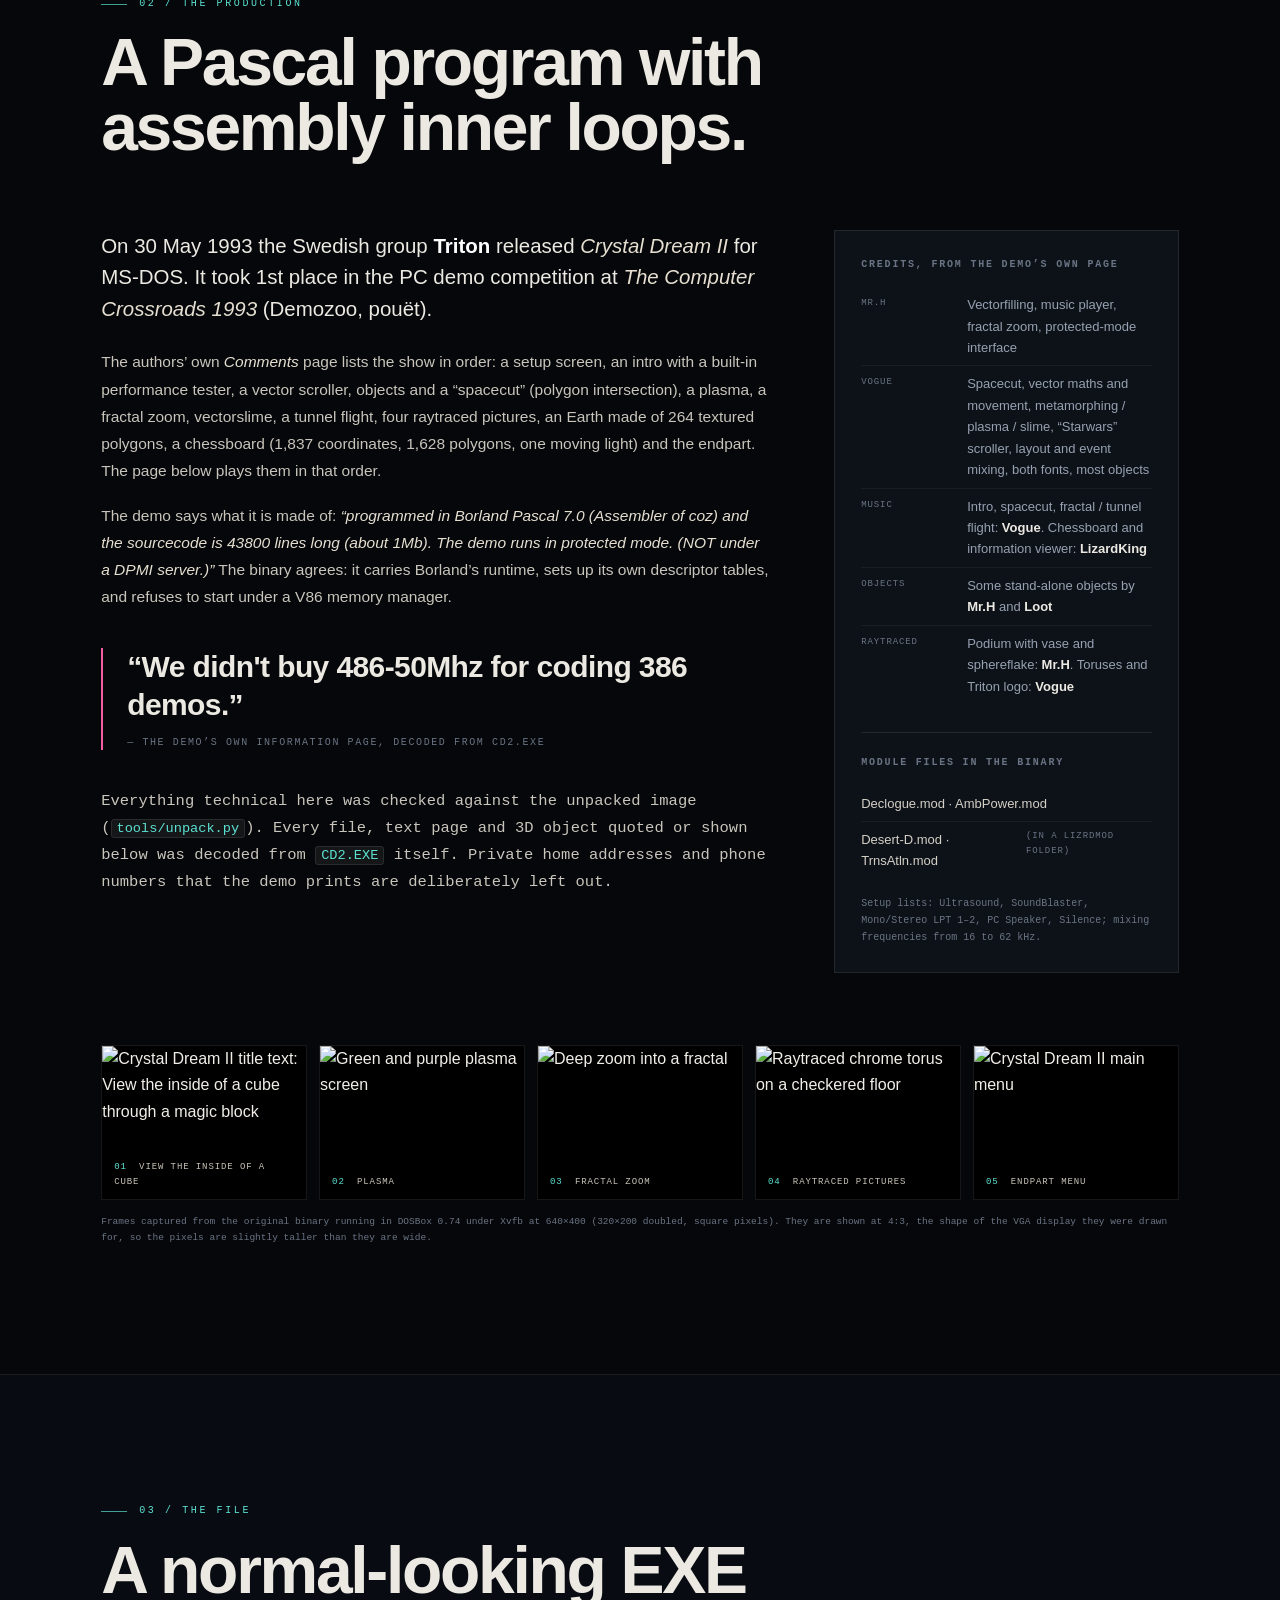
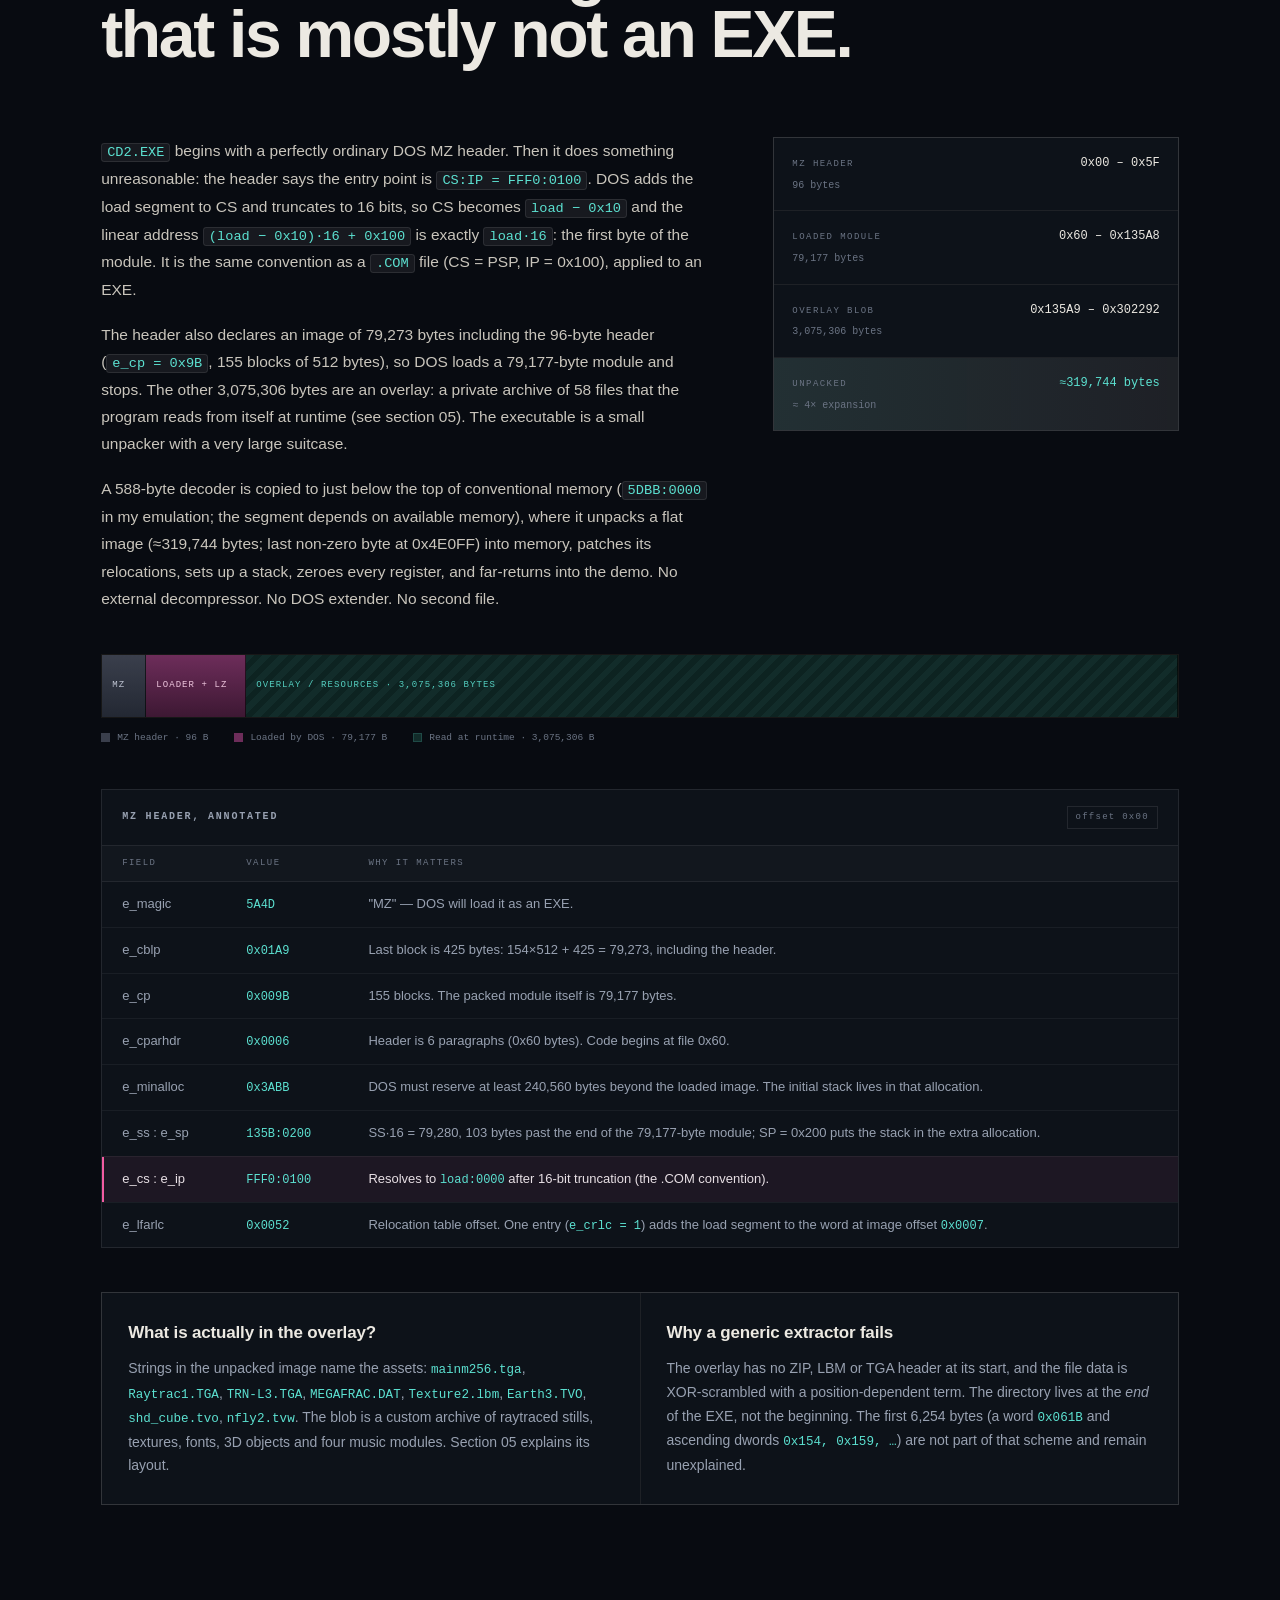
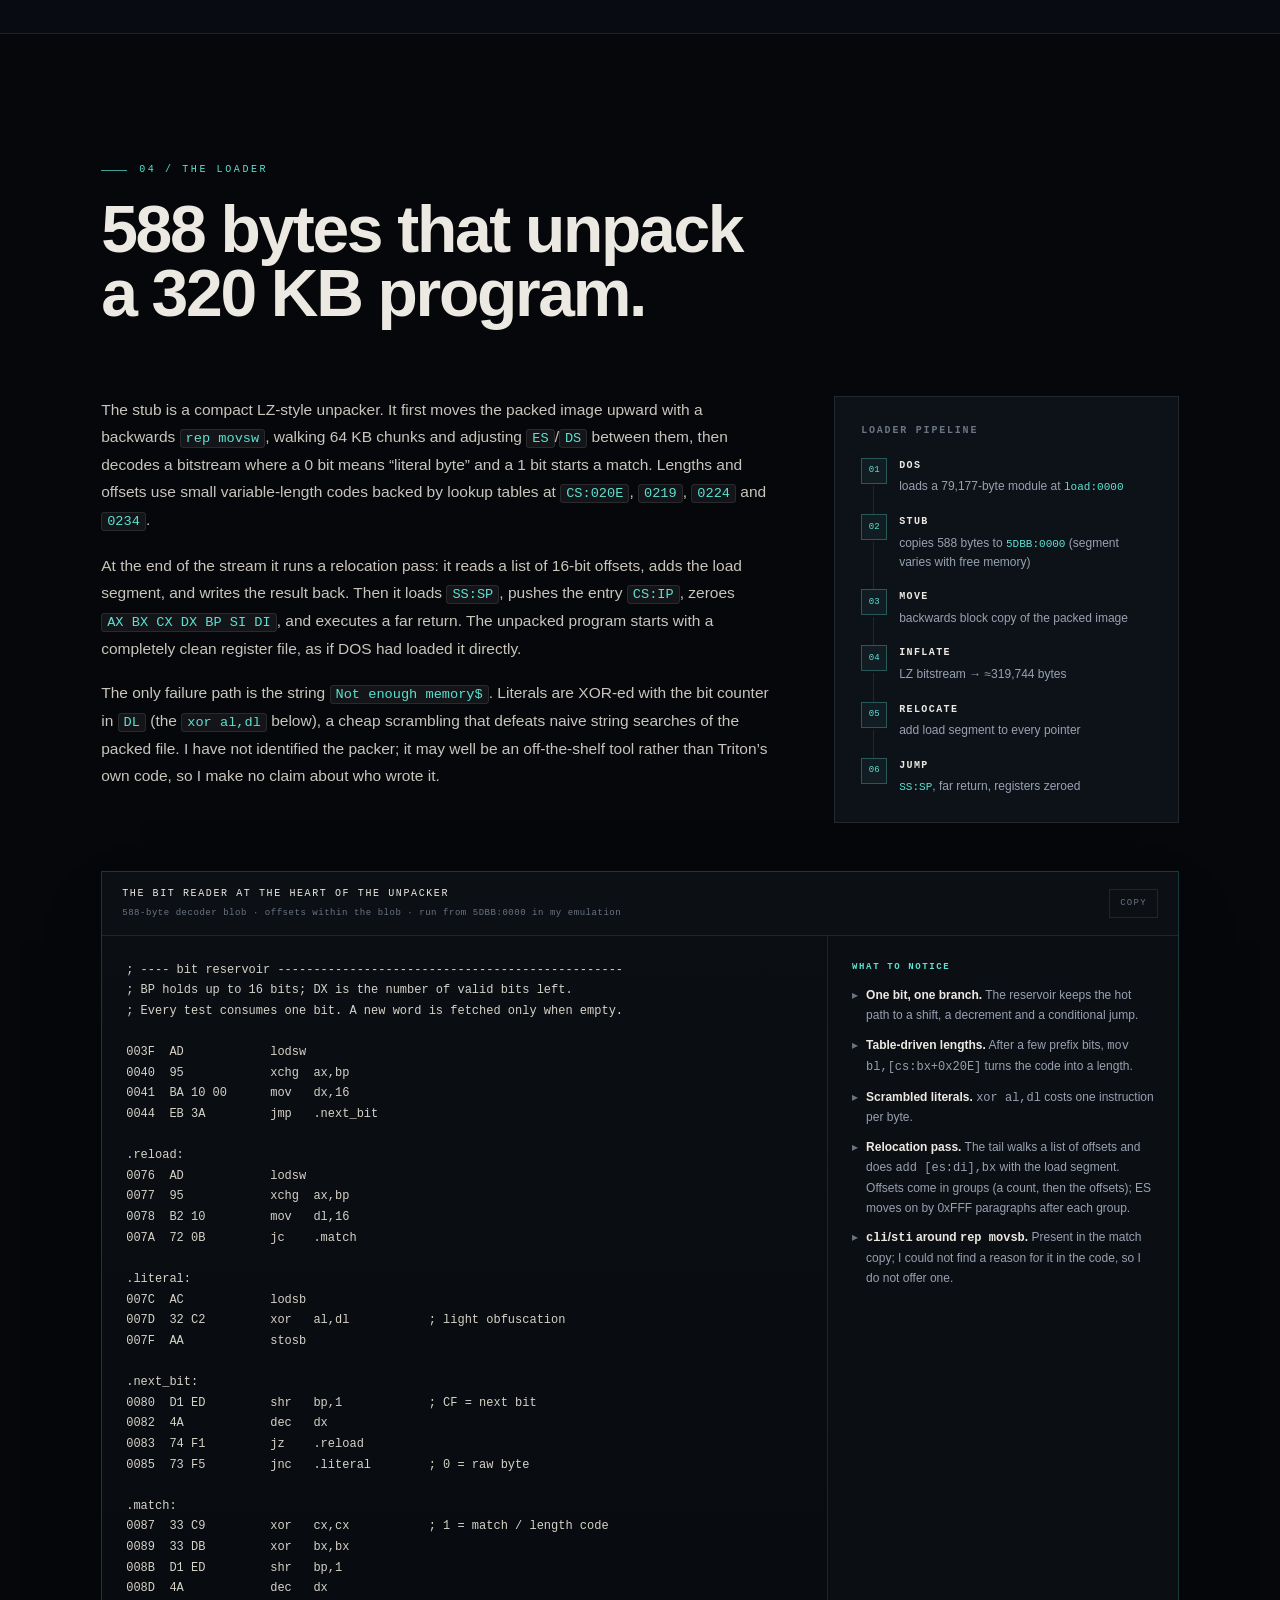
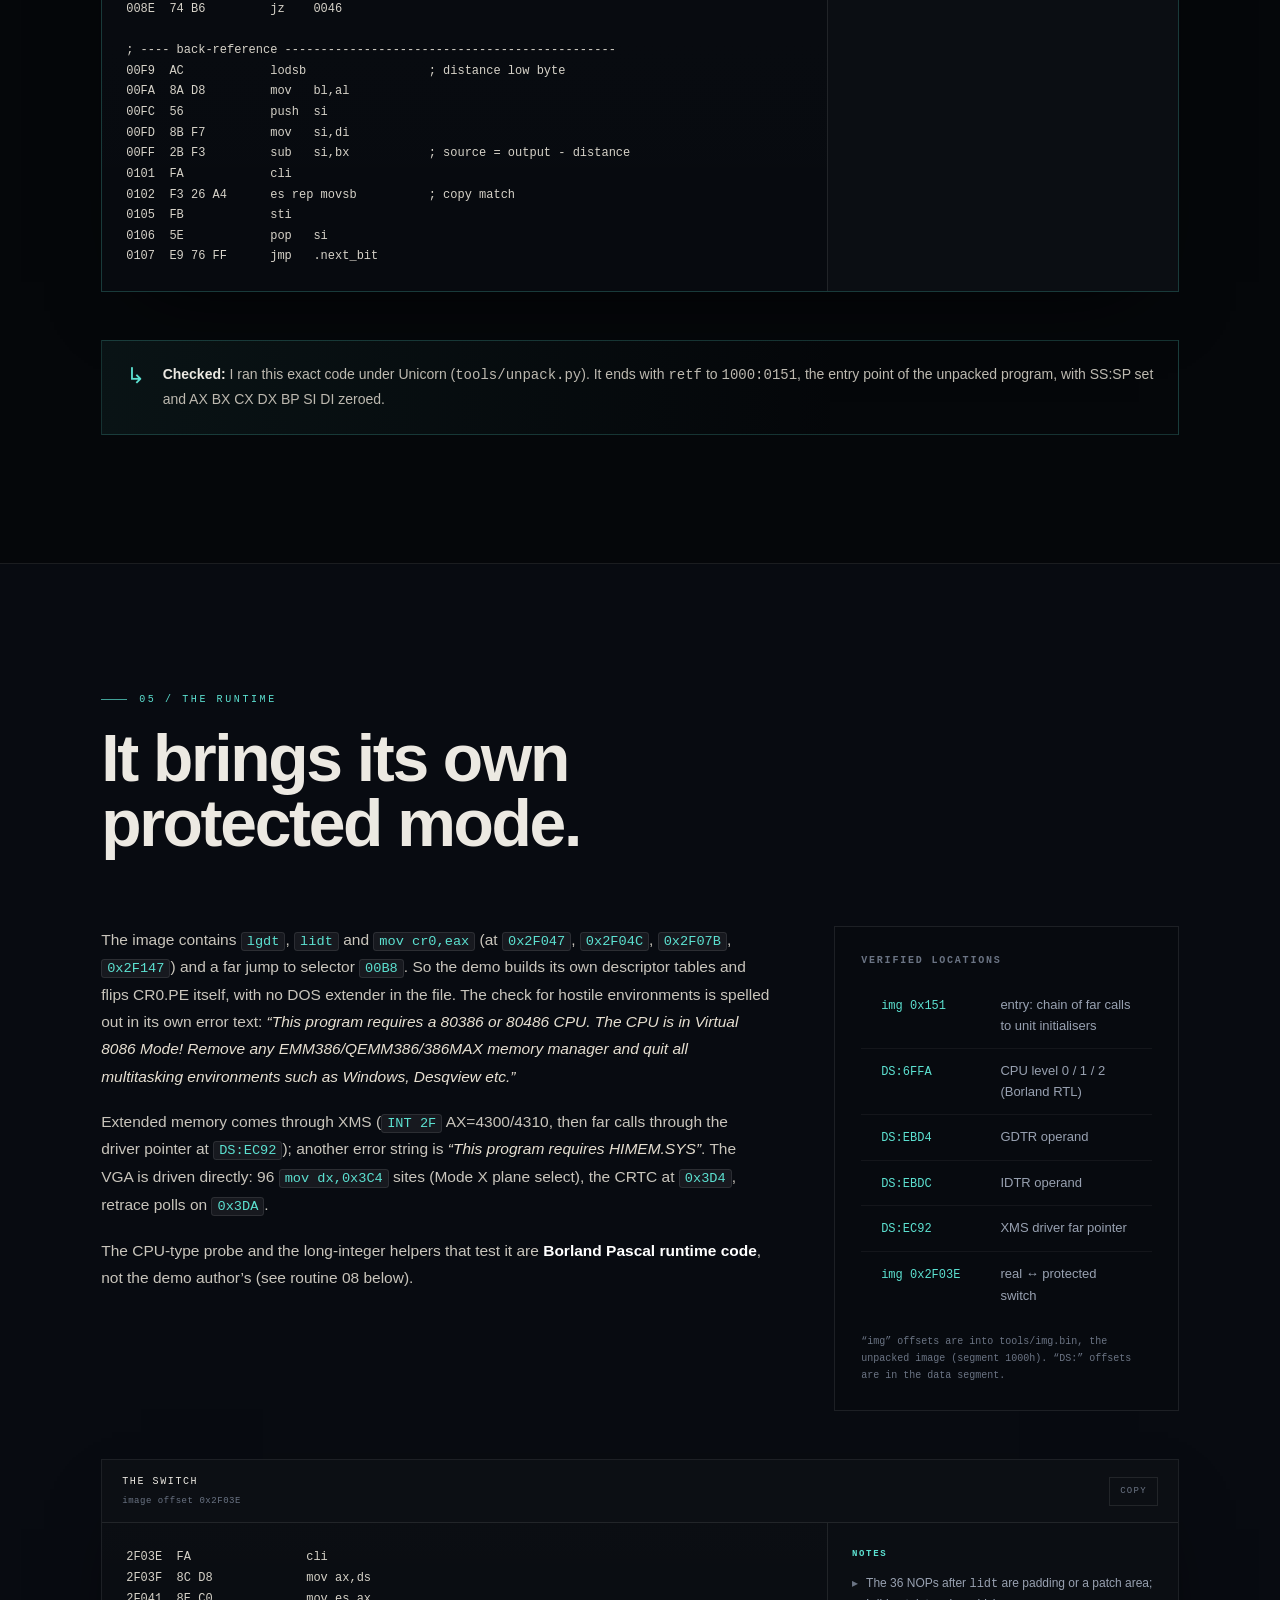
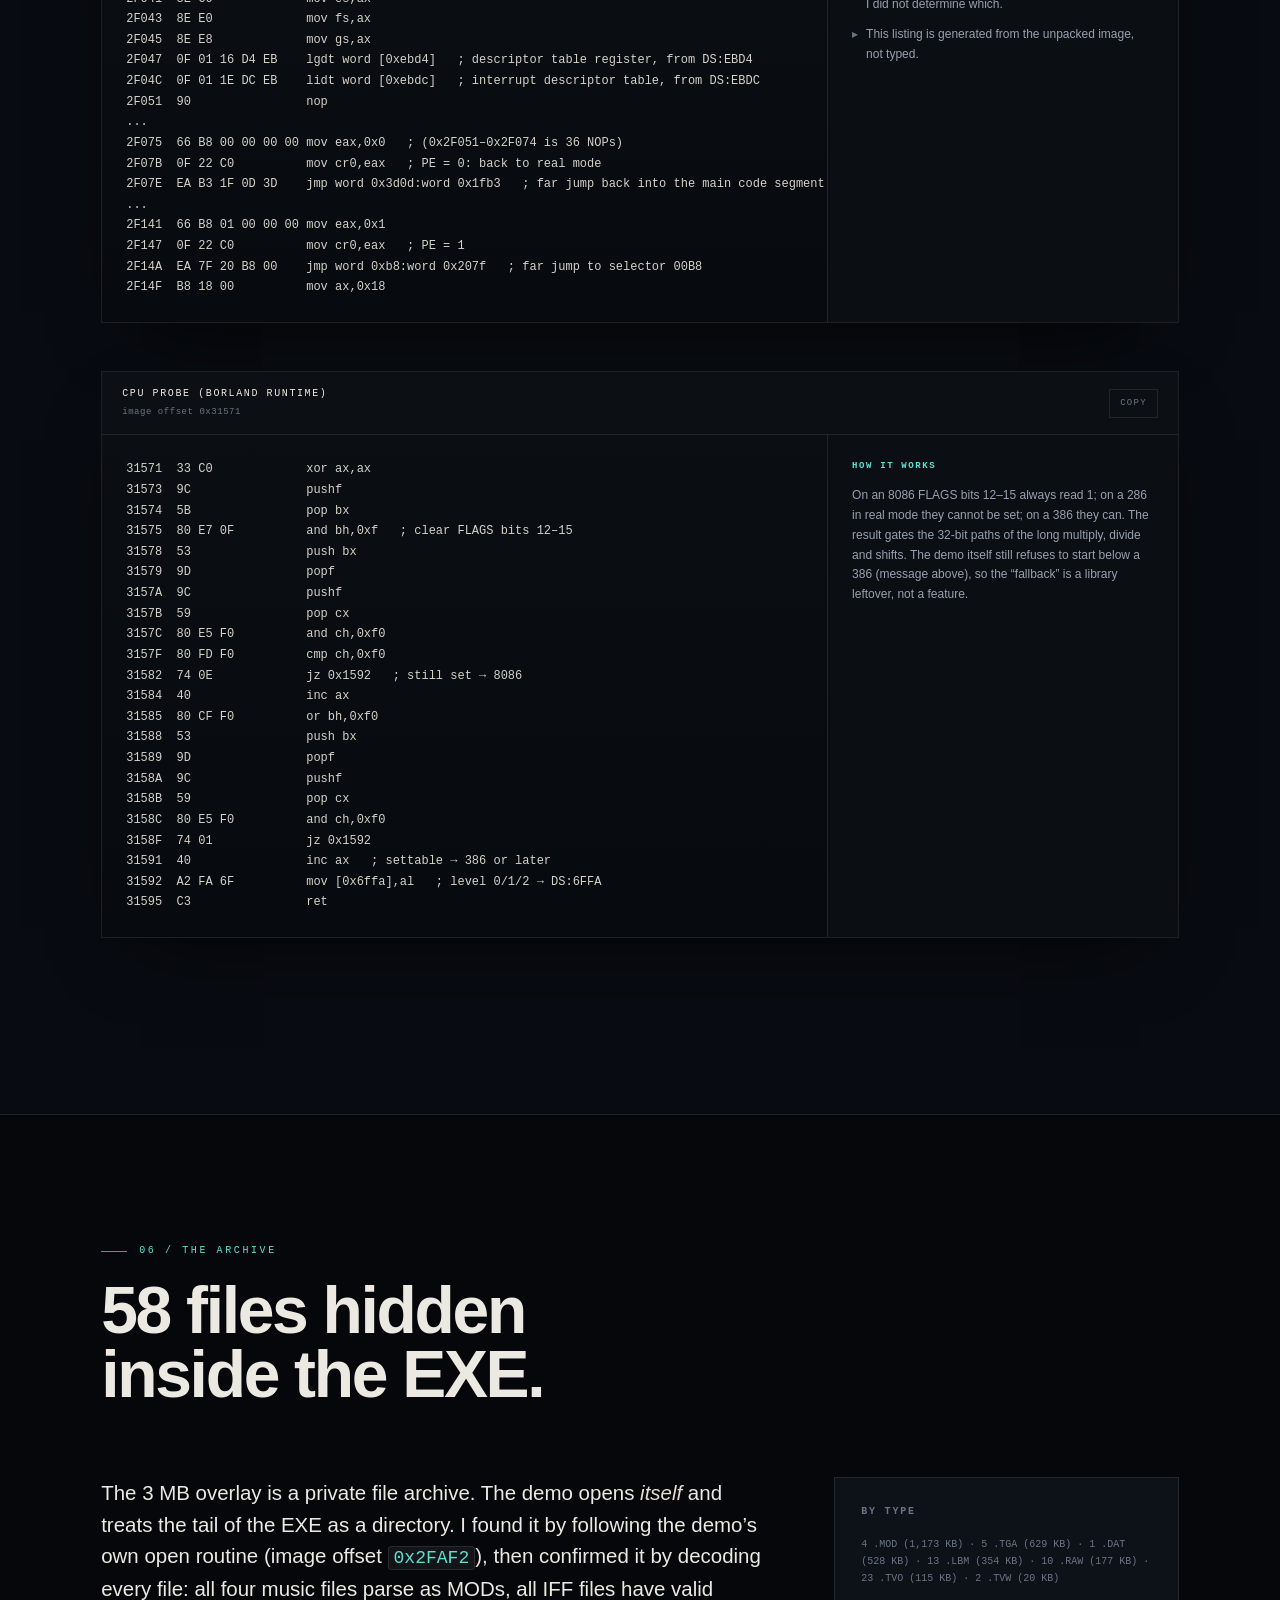
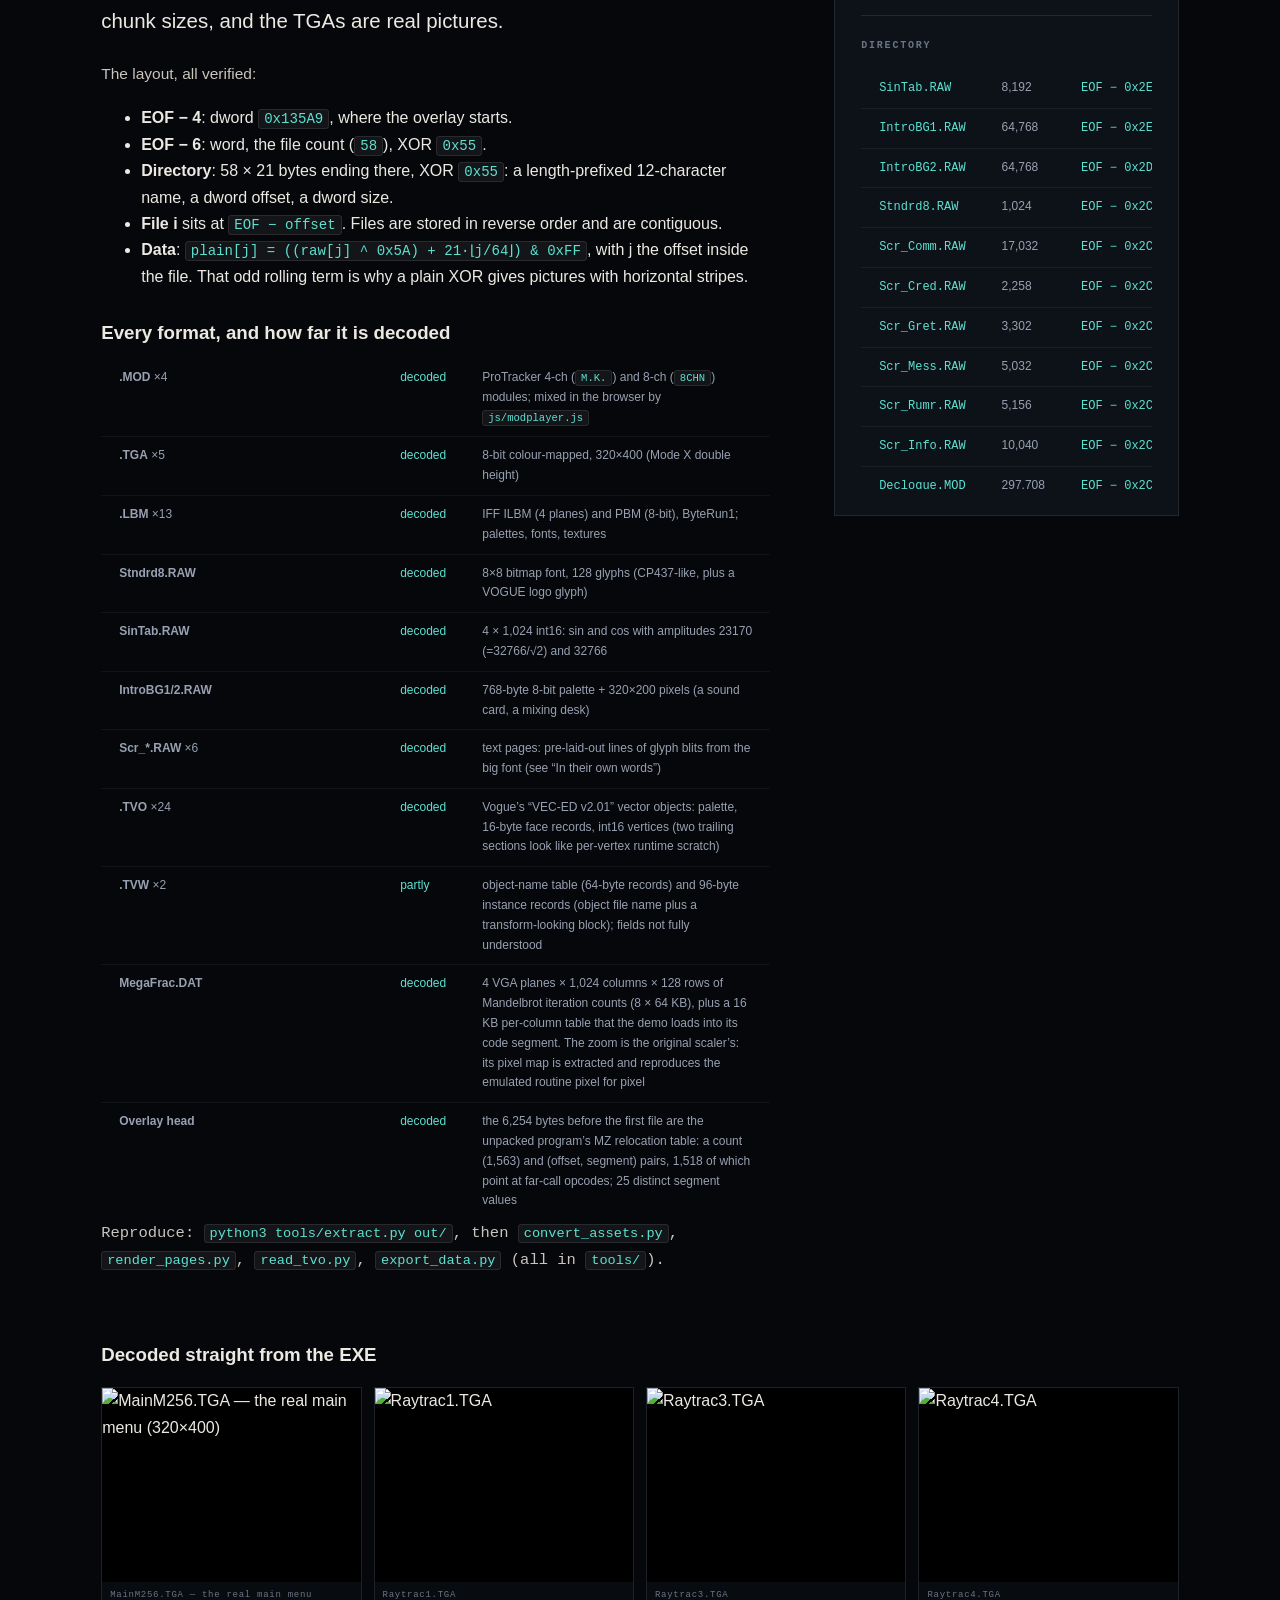
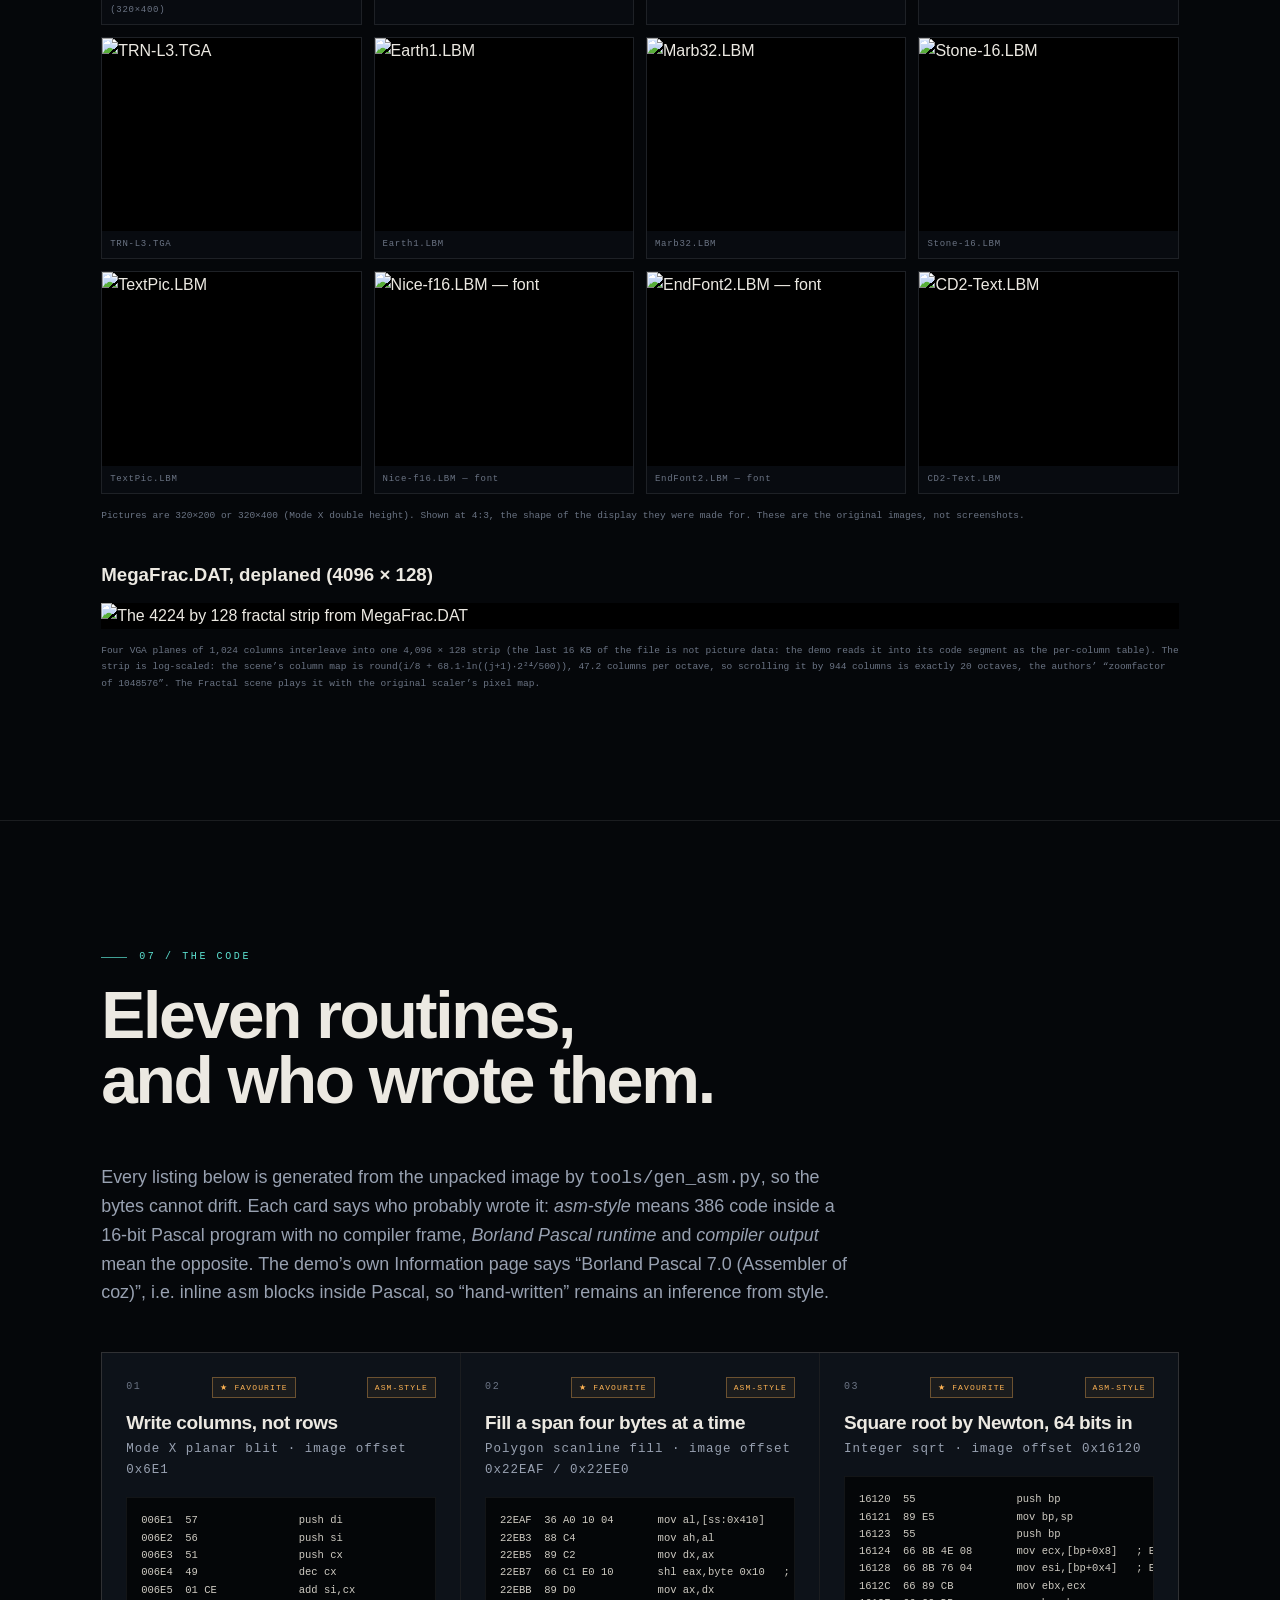
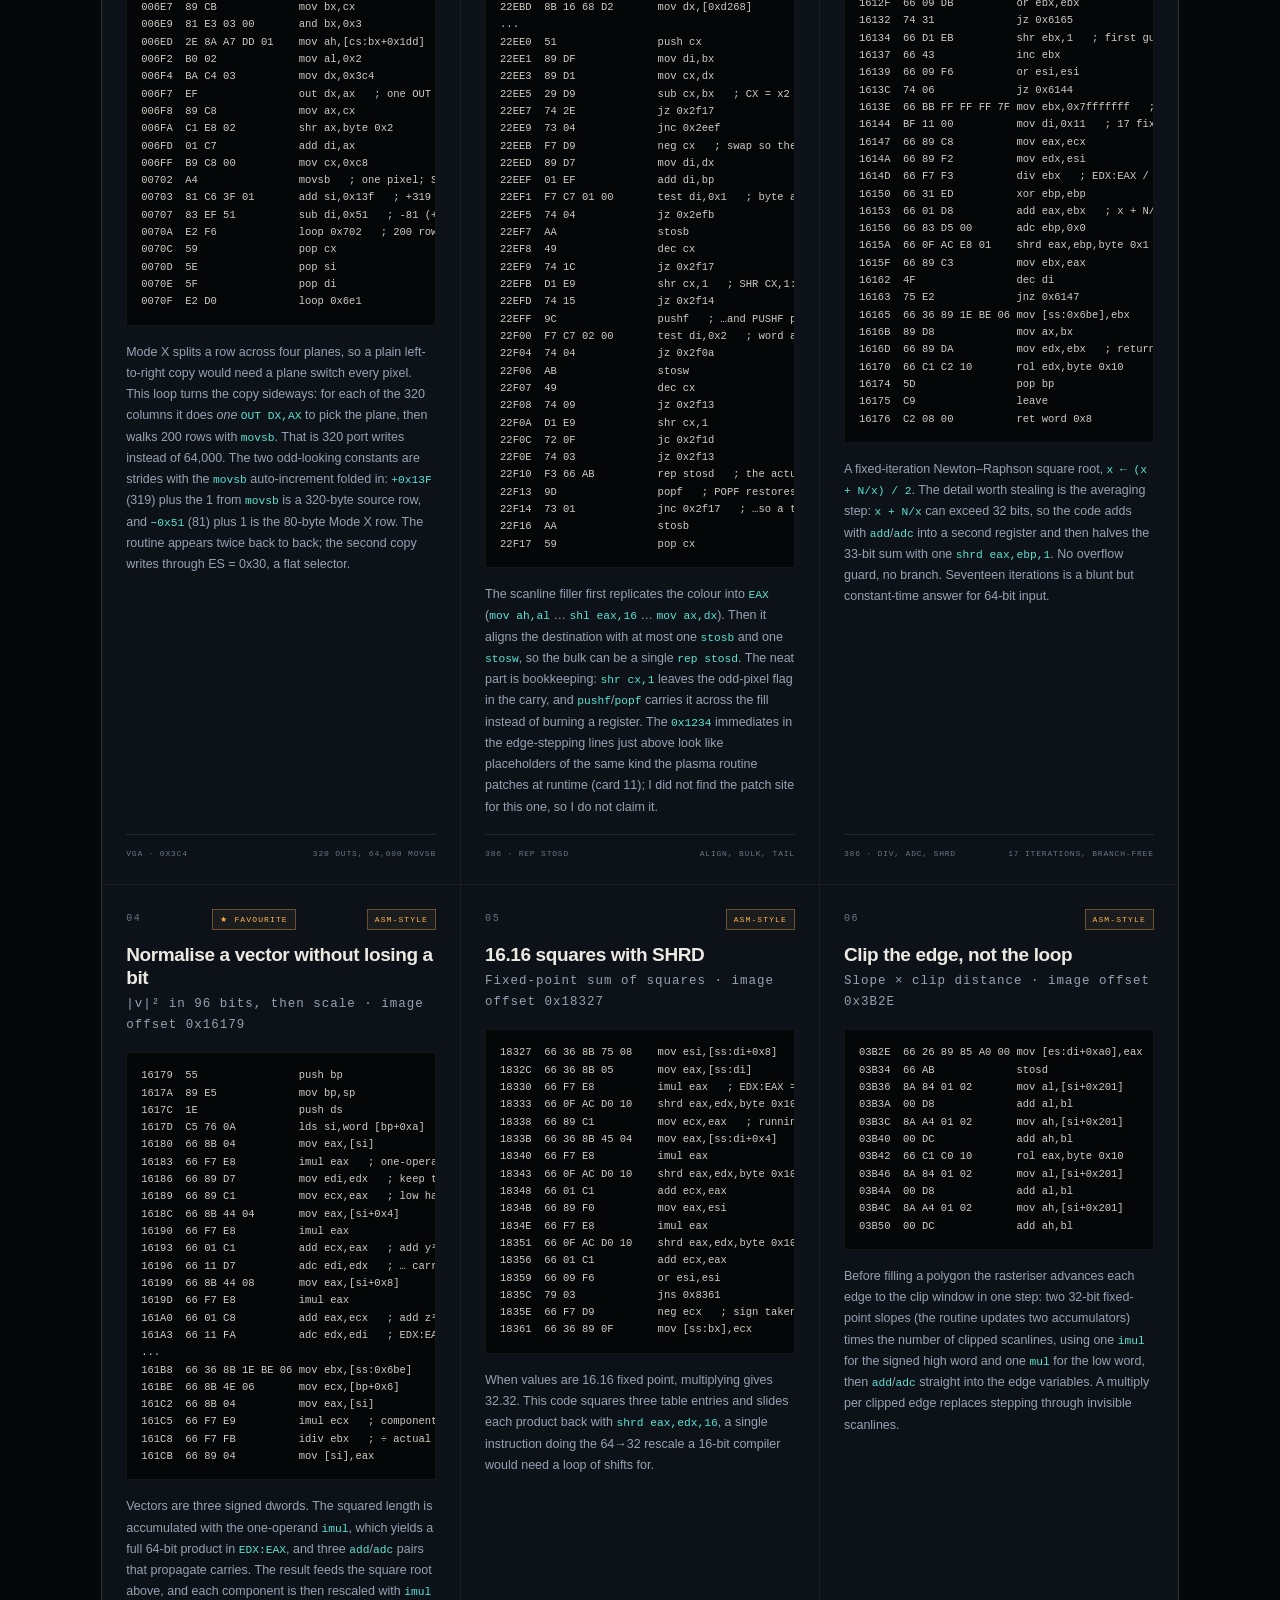
==== commit 22f7fc11: "Site: link to the GitHub project Co-Authored-By: Claude Sonnet 5.5 <noreply@anthropic.com>" ====
--- a/index.html
+++ b/index.html
@@ -1731,5 +1731,6 @@
 
 <script src="js/player.js"></script>
 <script src="js/site.js"></script>
+<a id="github-link" href="https://github.com/kassoulet/CrystalDreams2_by_Triton" rel="noopener" style="position:fixed;right:10px;bottom:10px;z-index:99;padding:4px 10px;background:rgba(0,0,0,.75);color:#fff;font:13px system-ui,sans-serif;border:1px solid #666;border-radius:4px;text-decoration:none">View on GitHub</a>
 </body>
 </html>
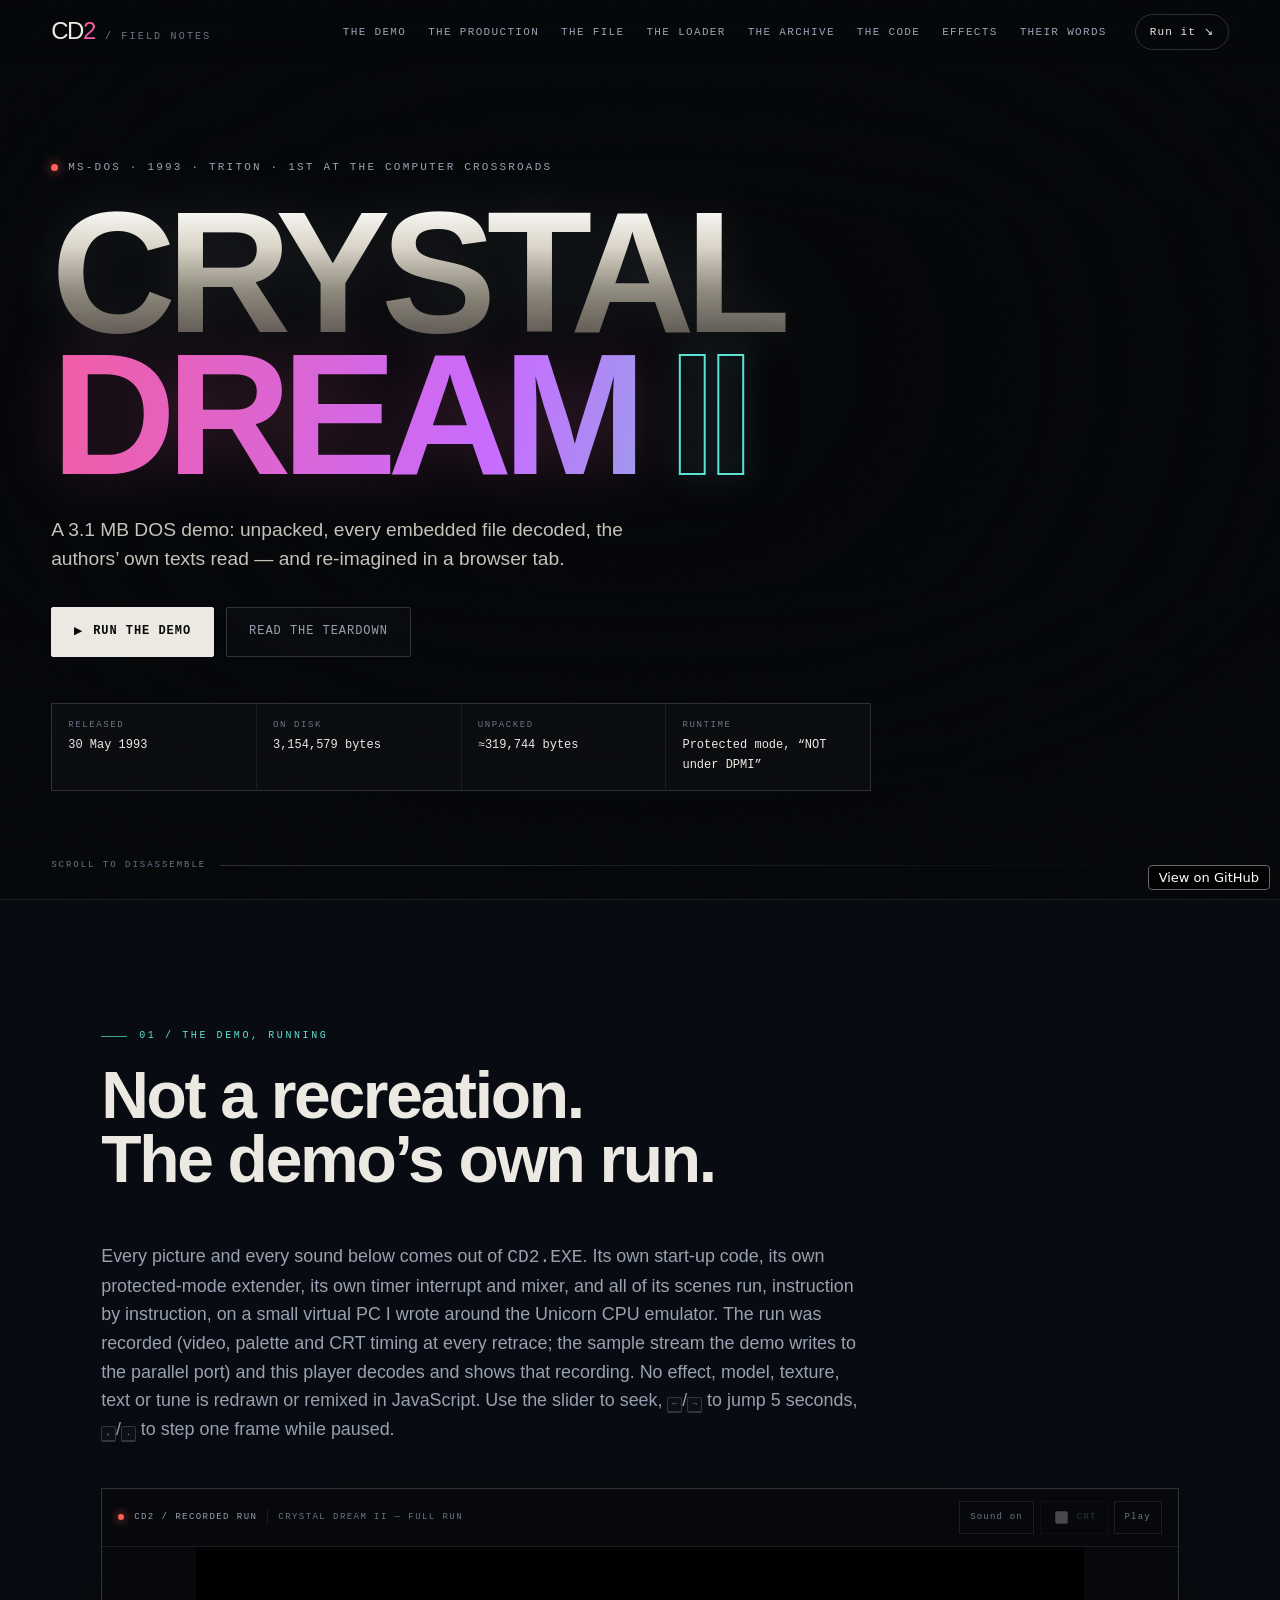
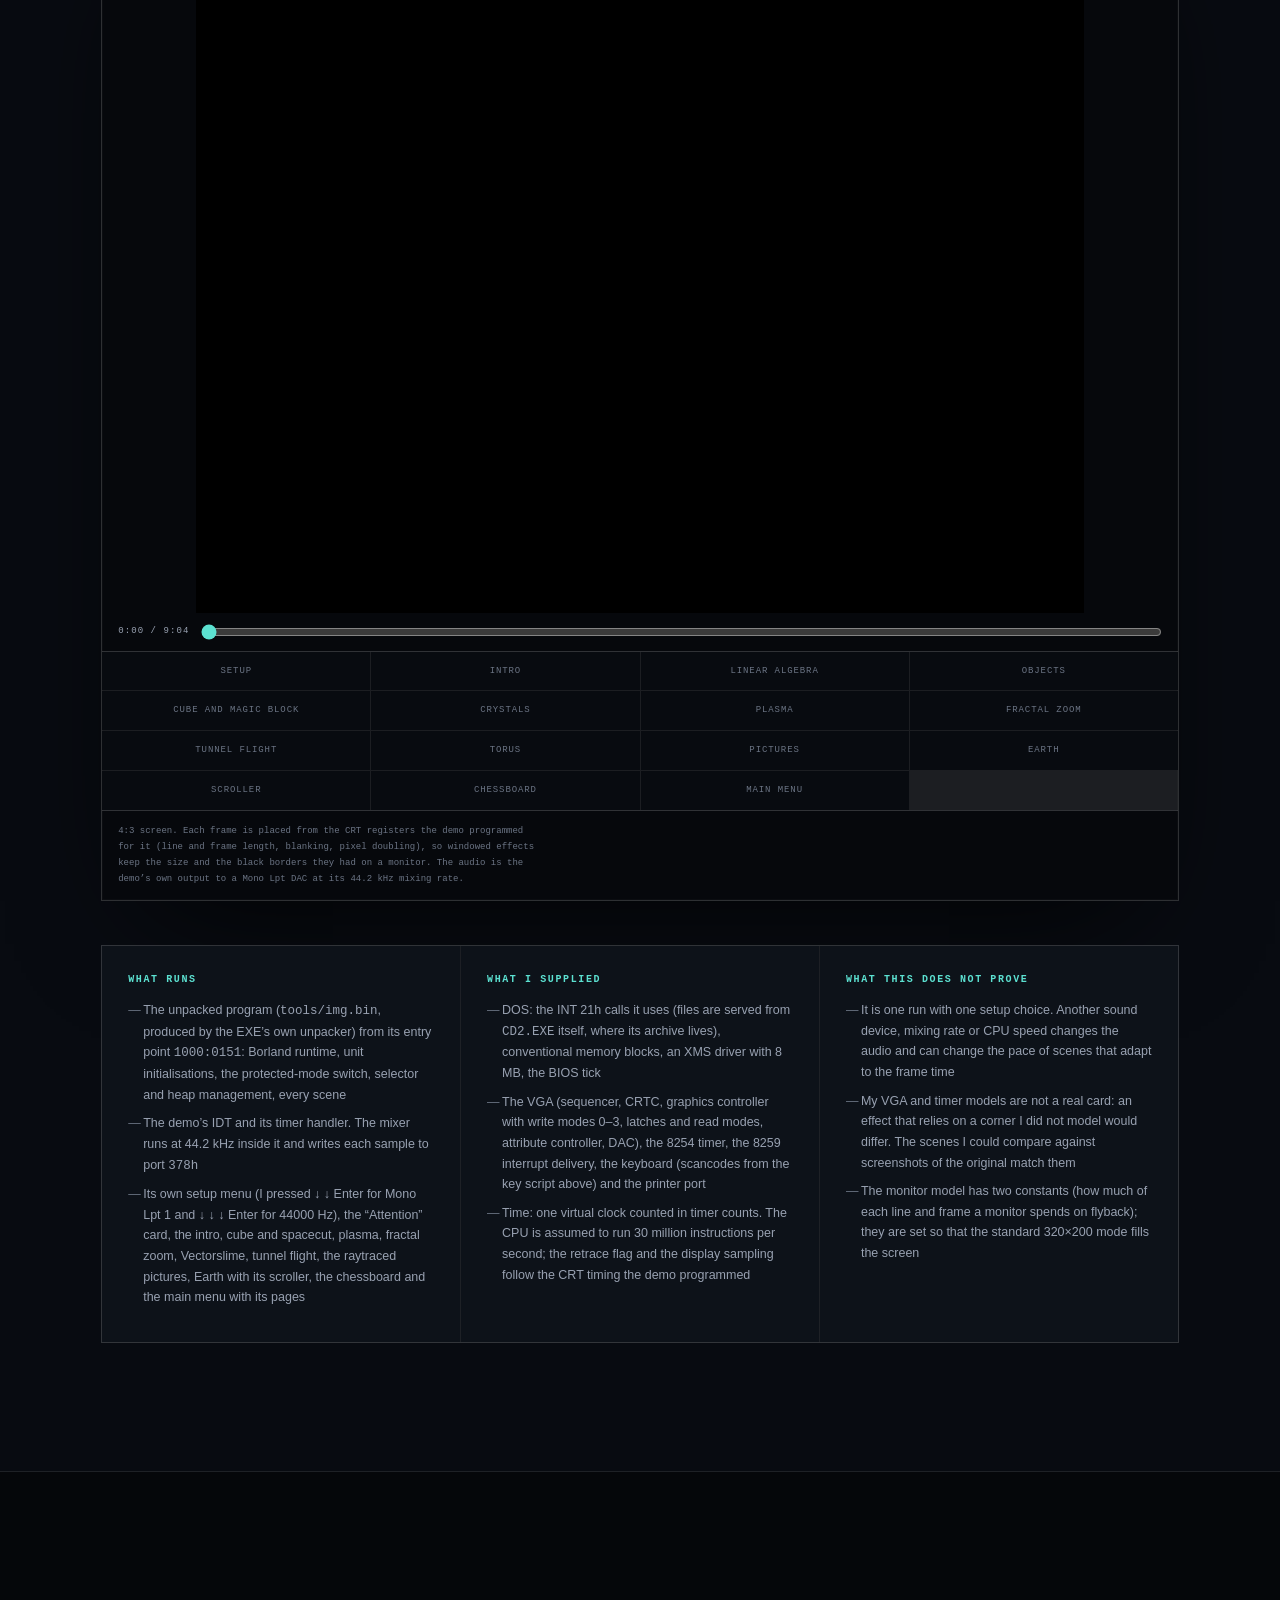
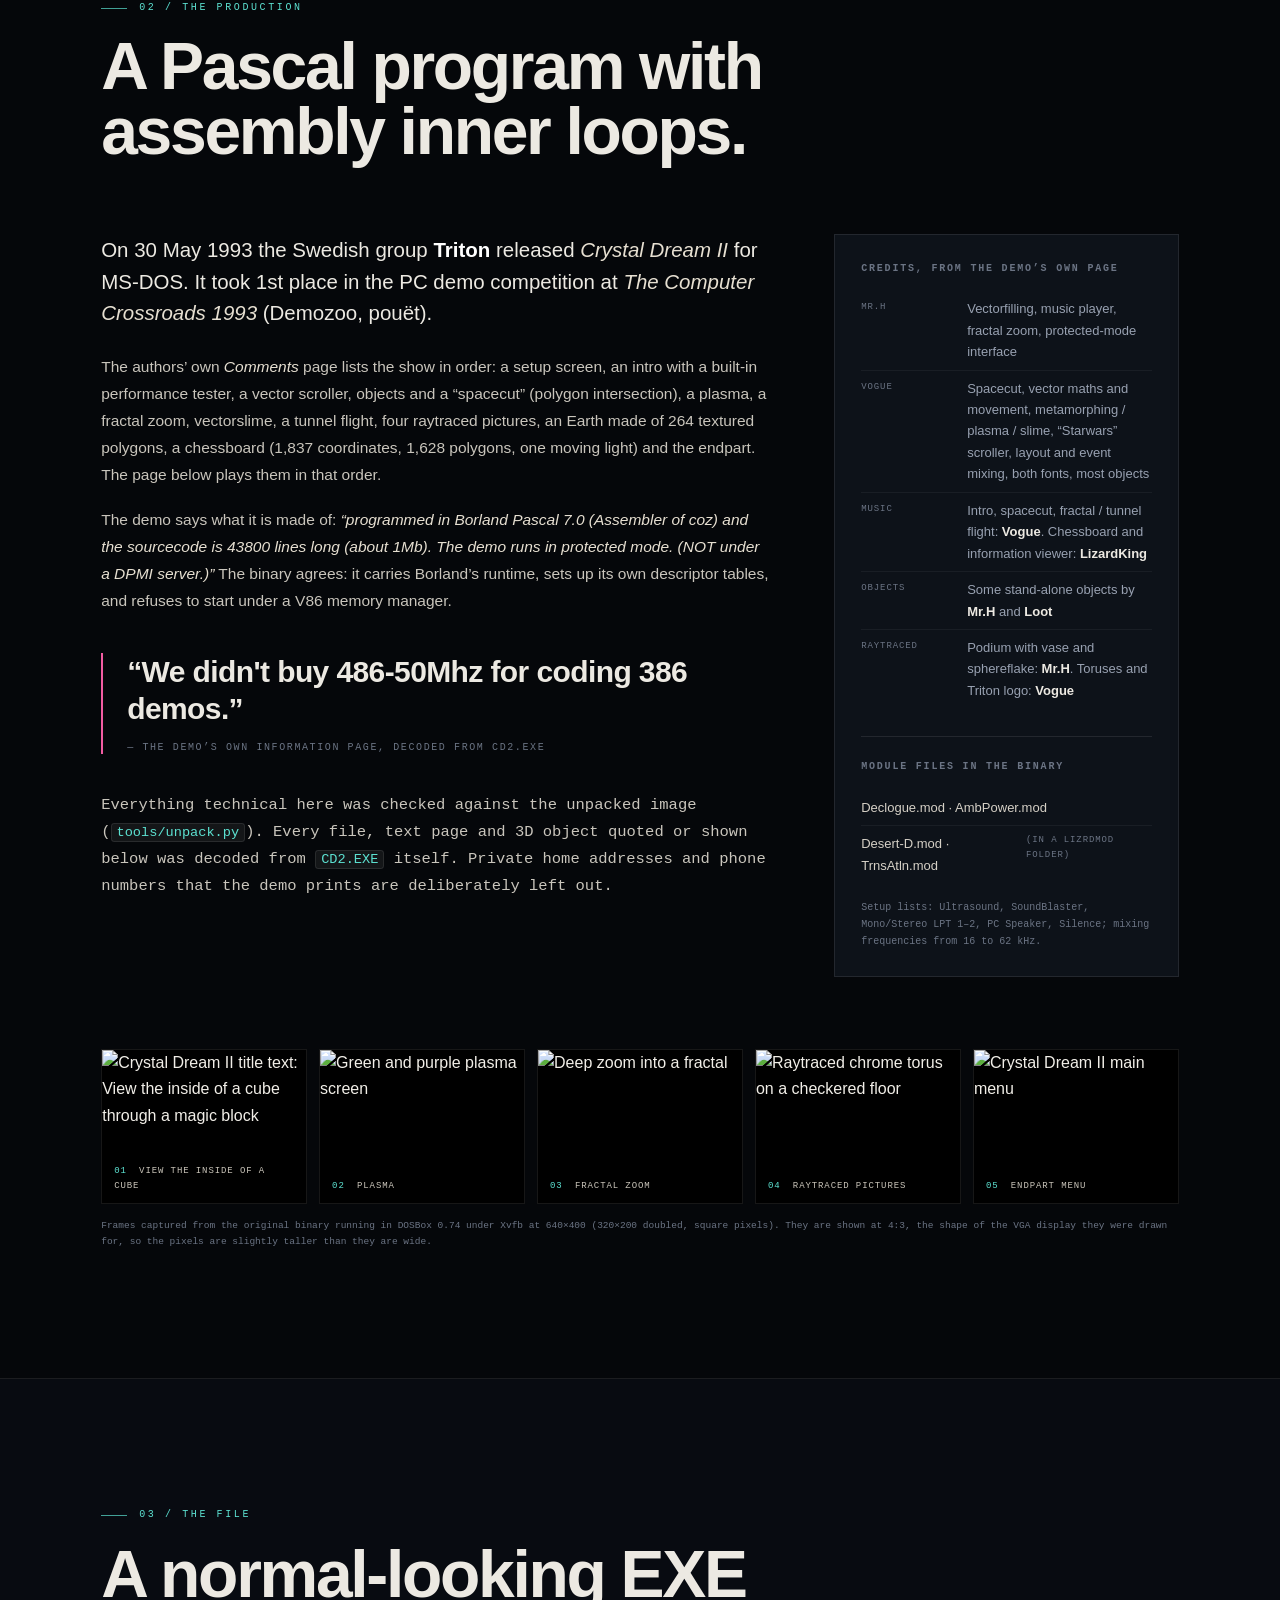
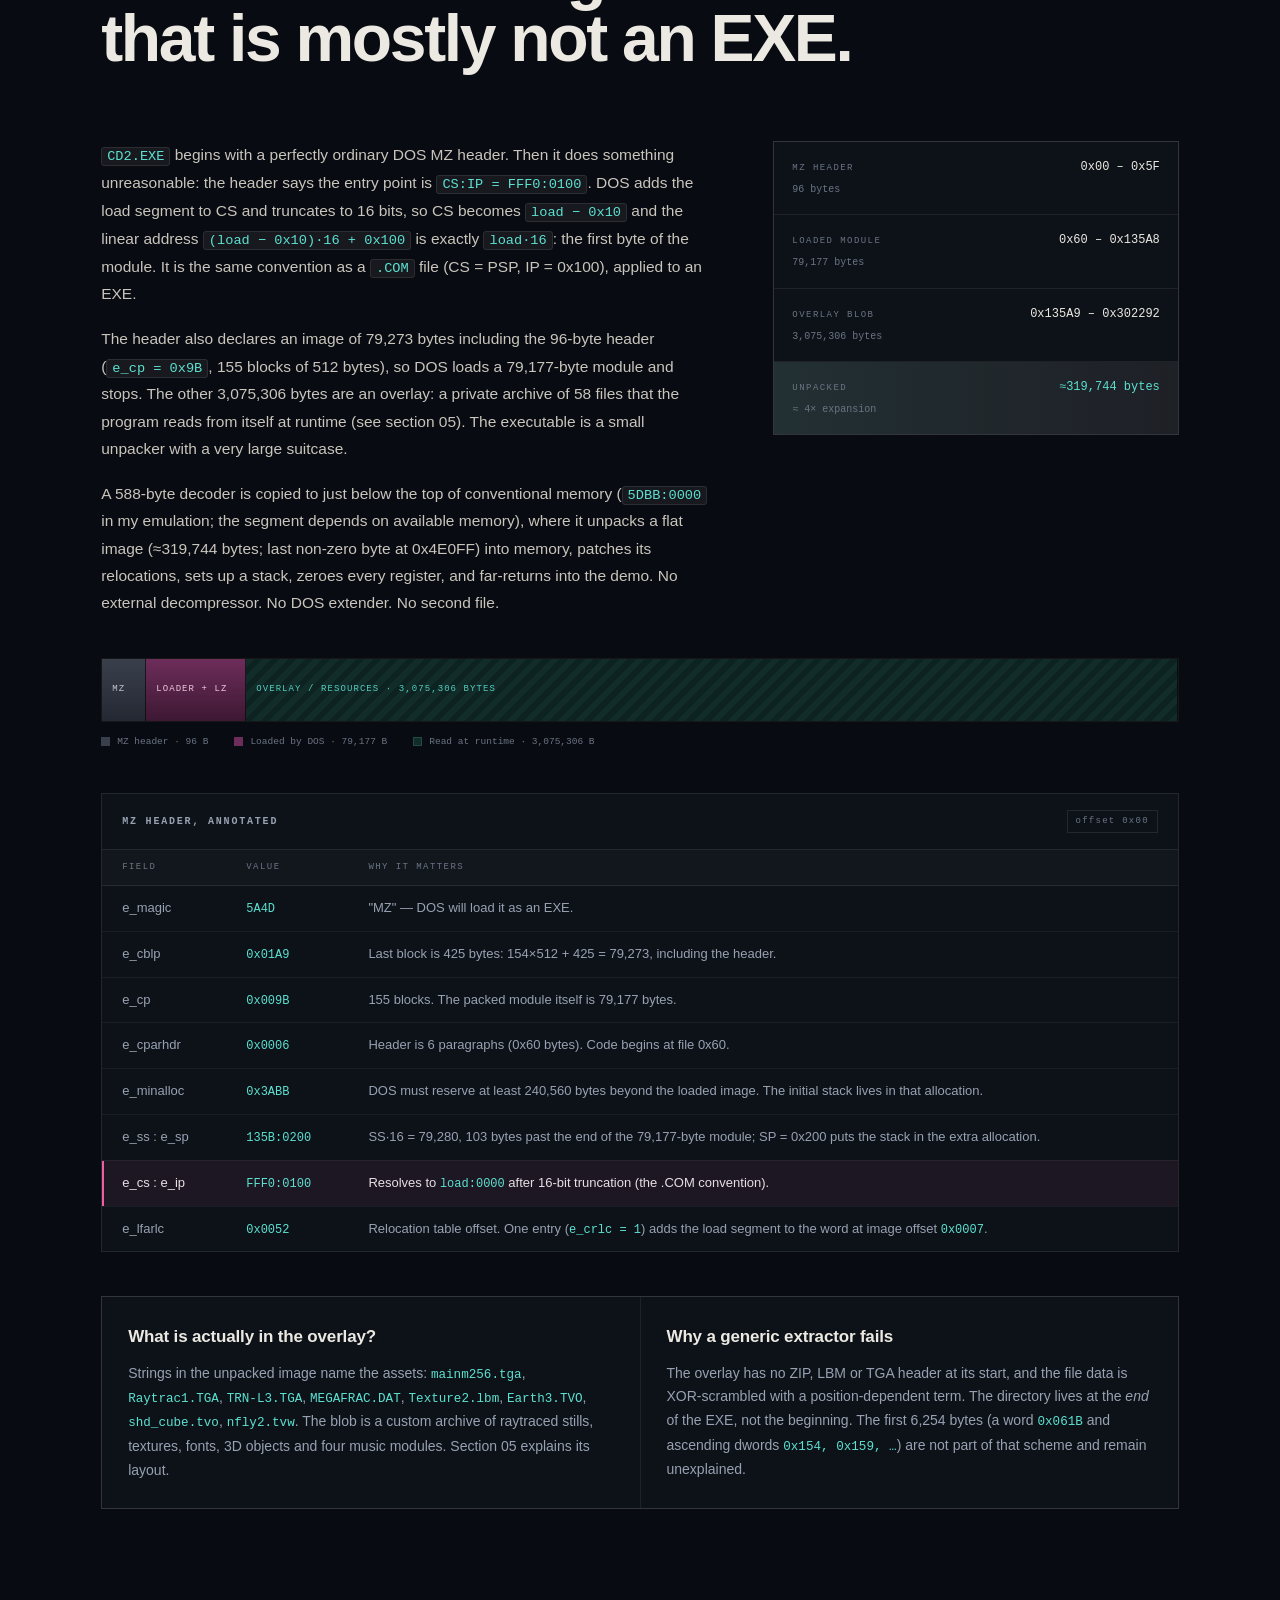
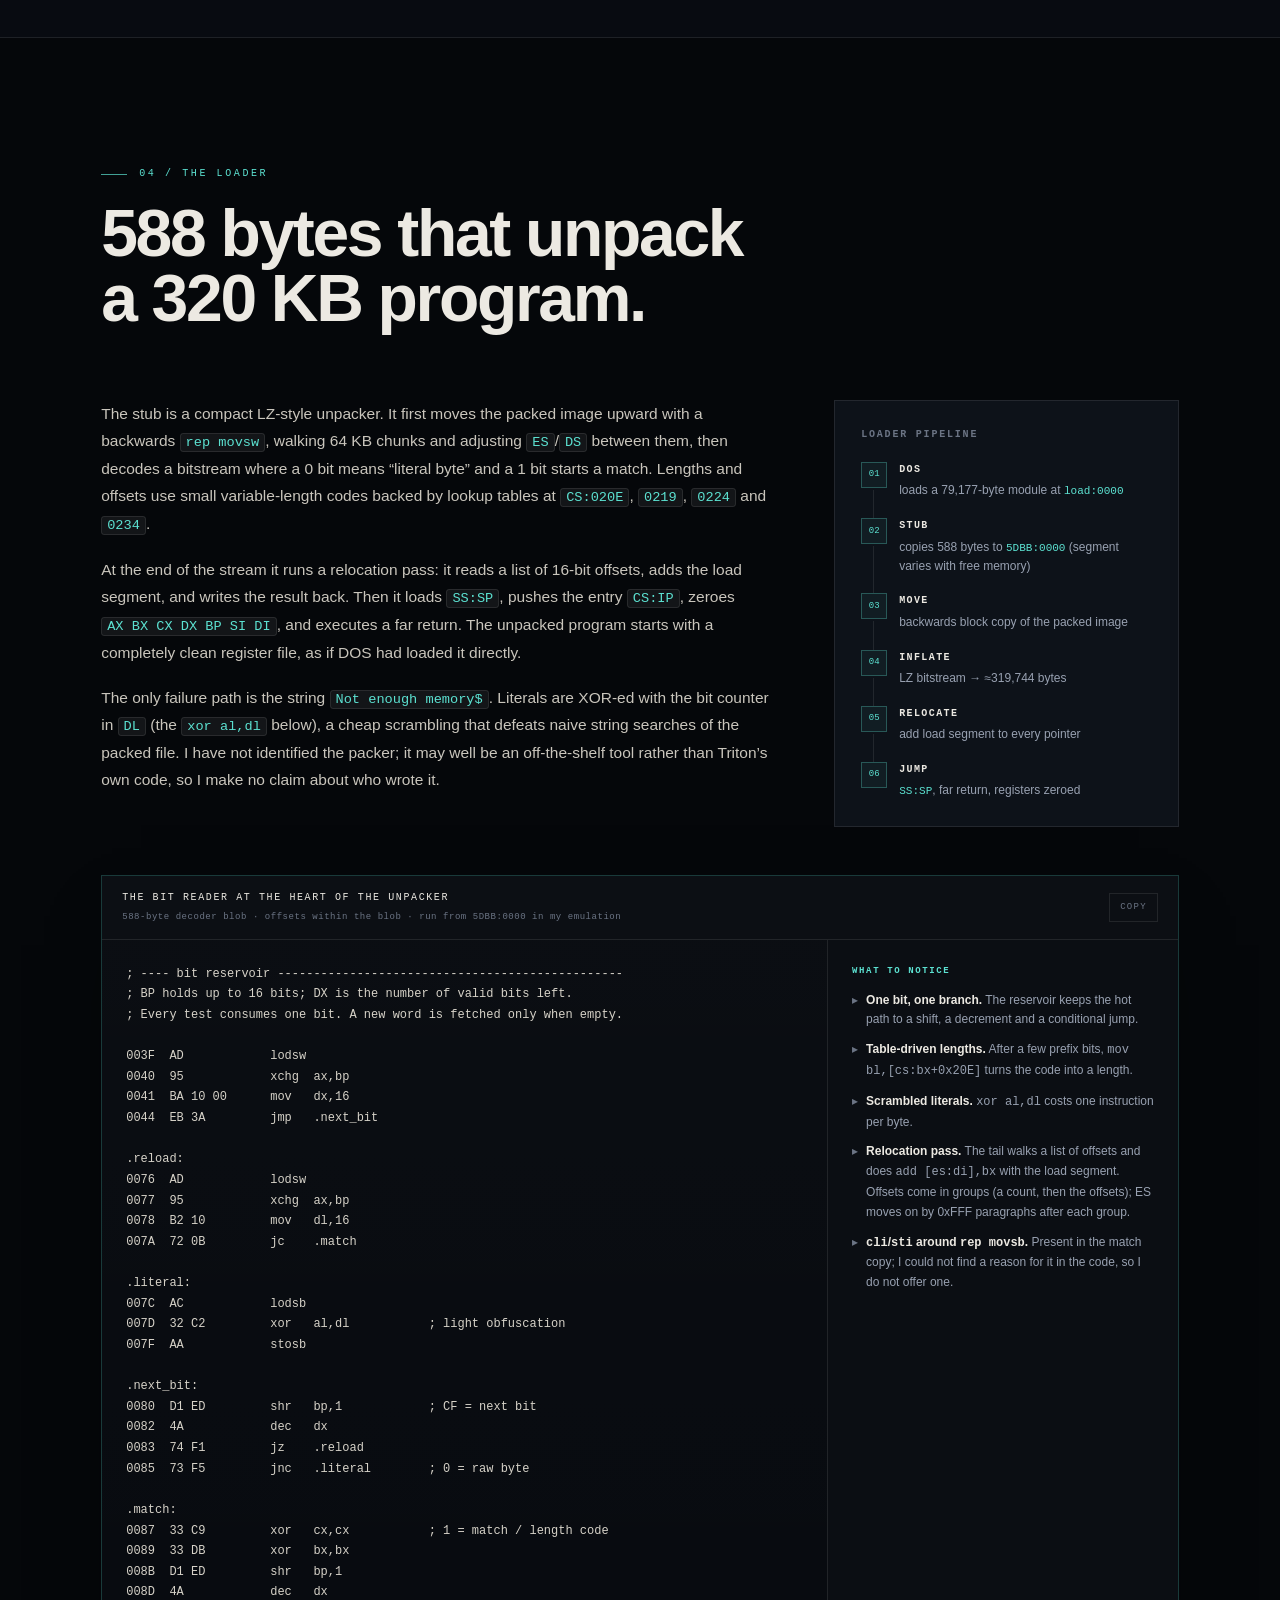
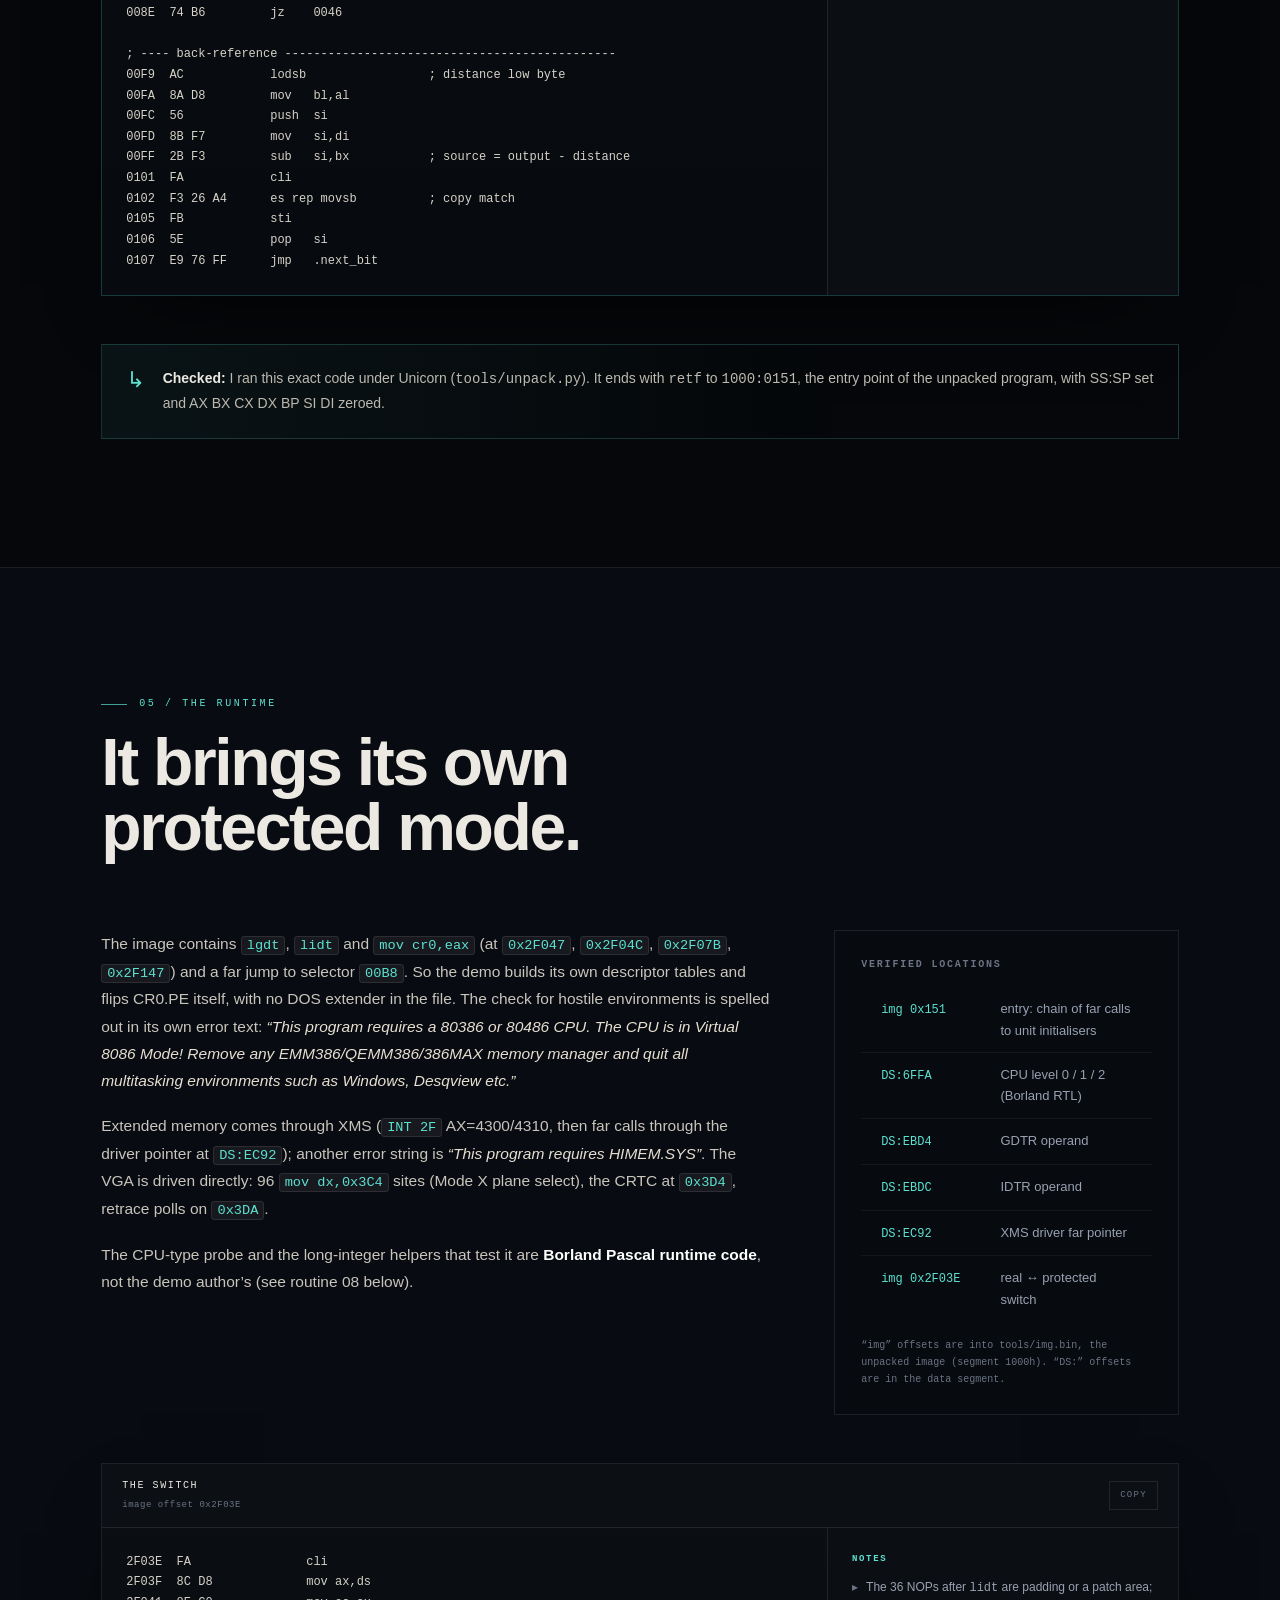
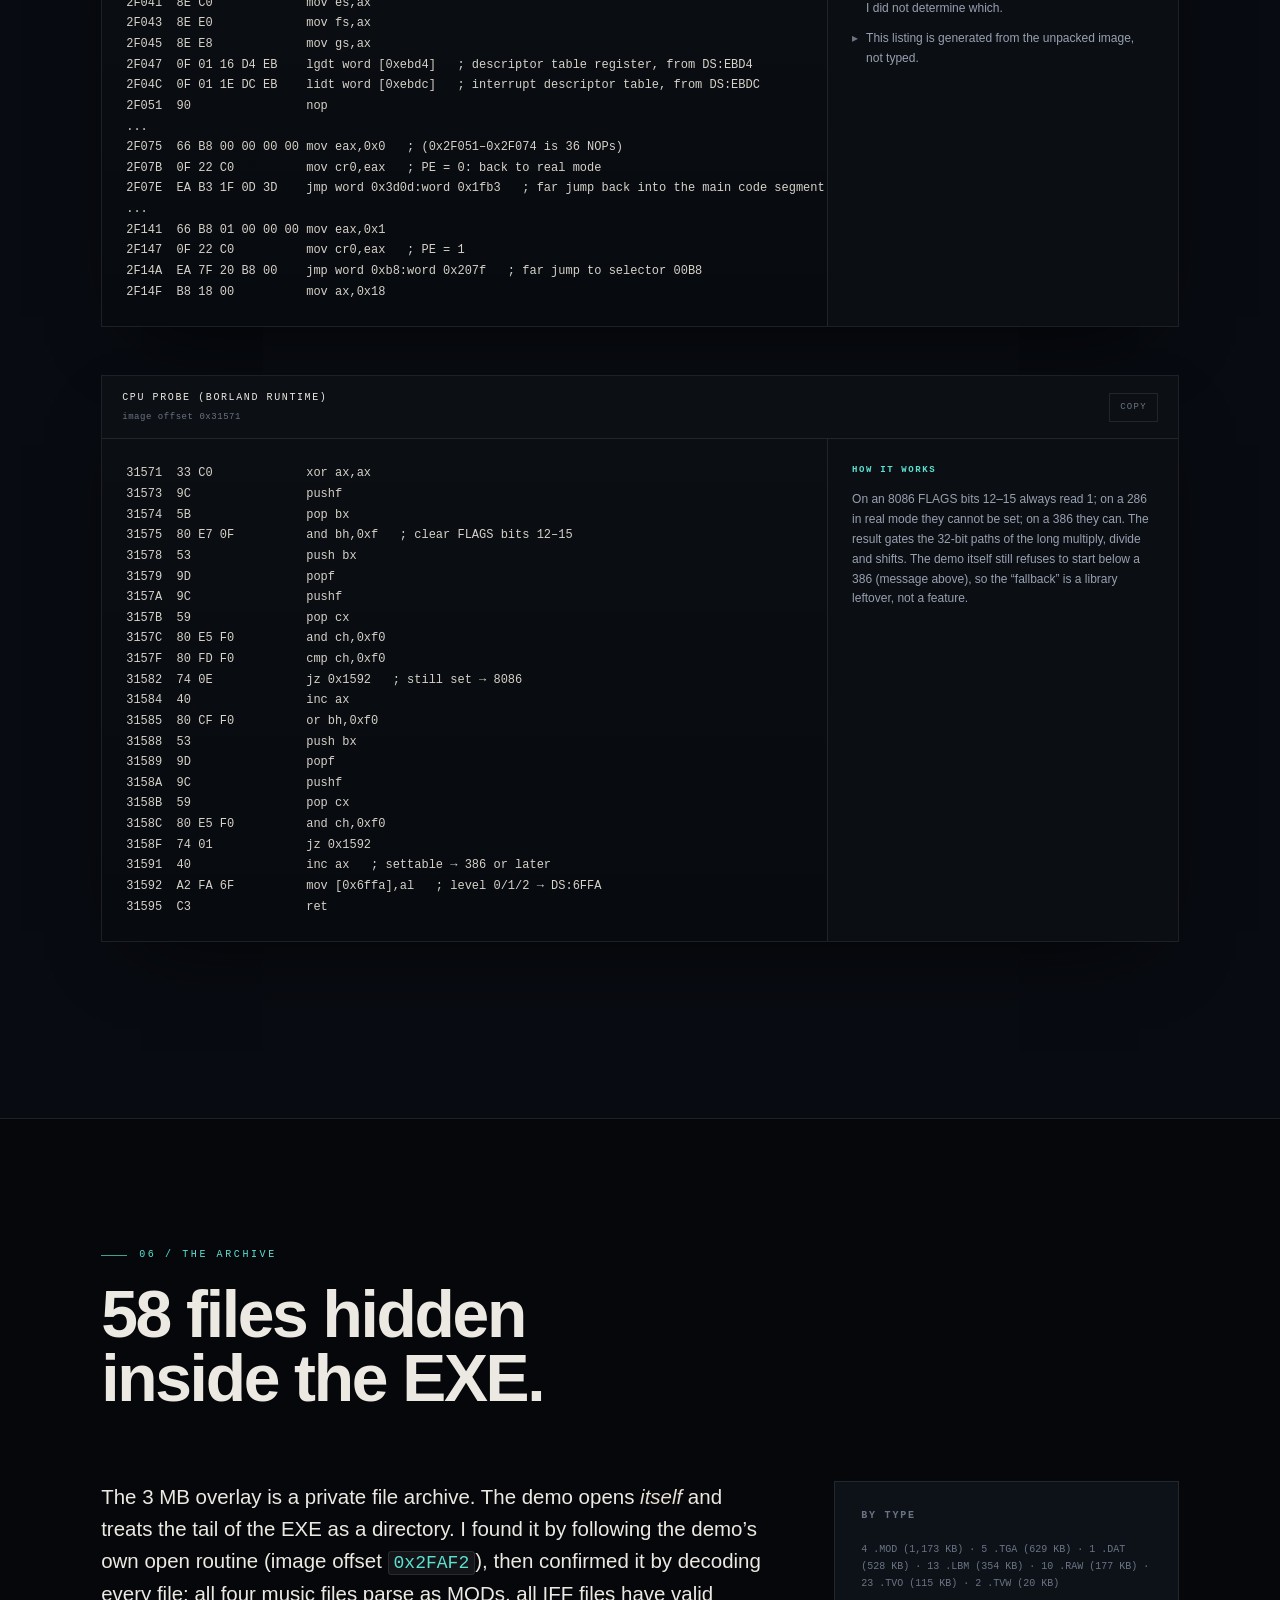
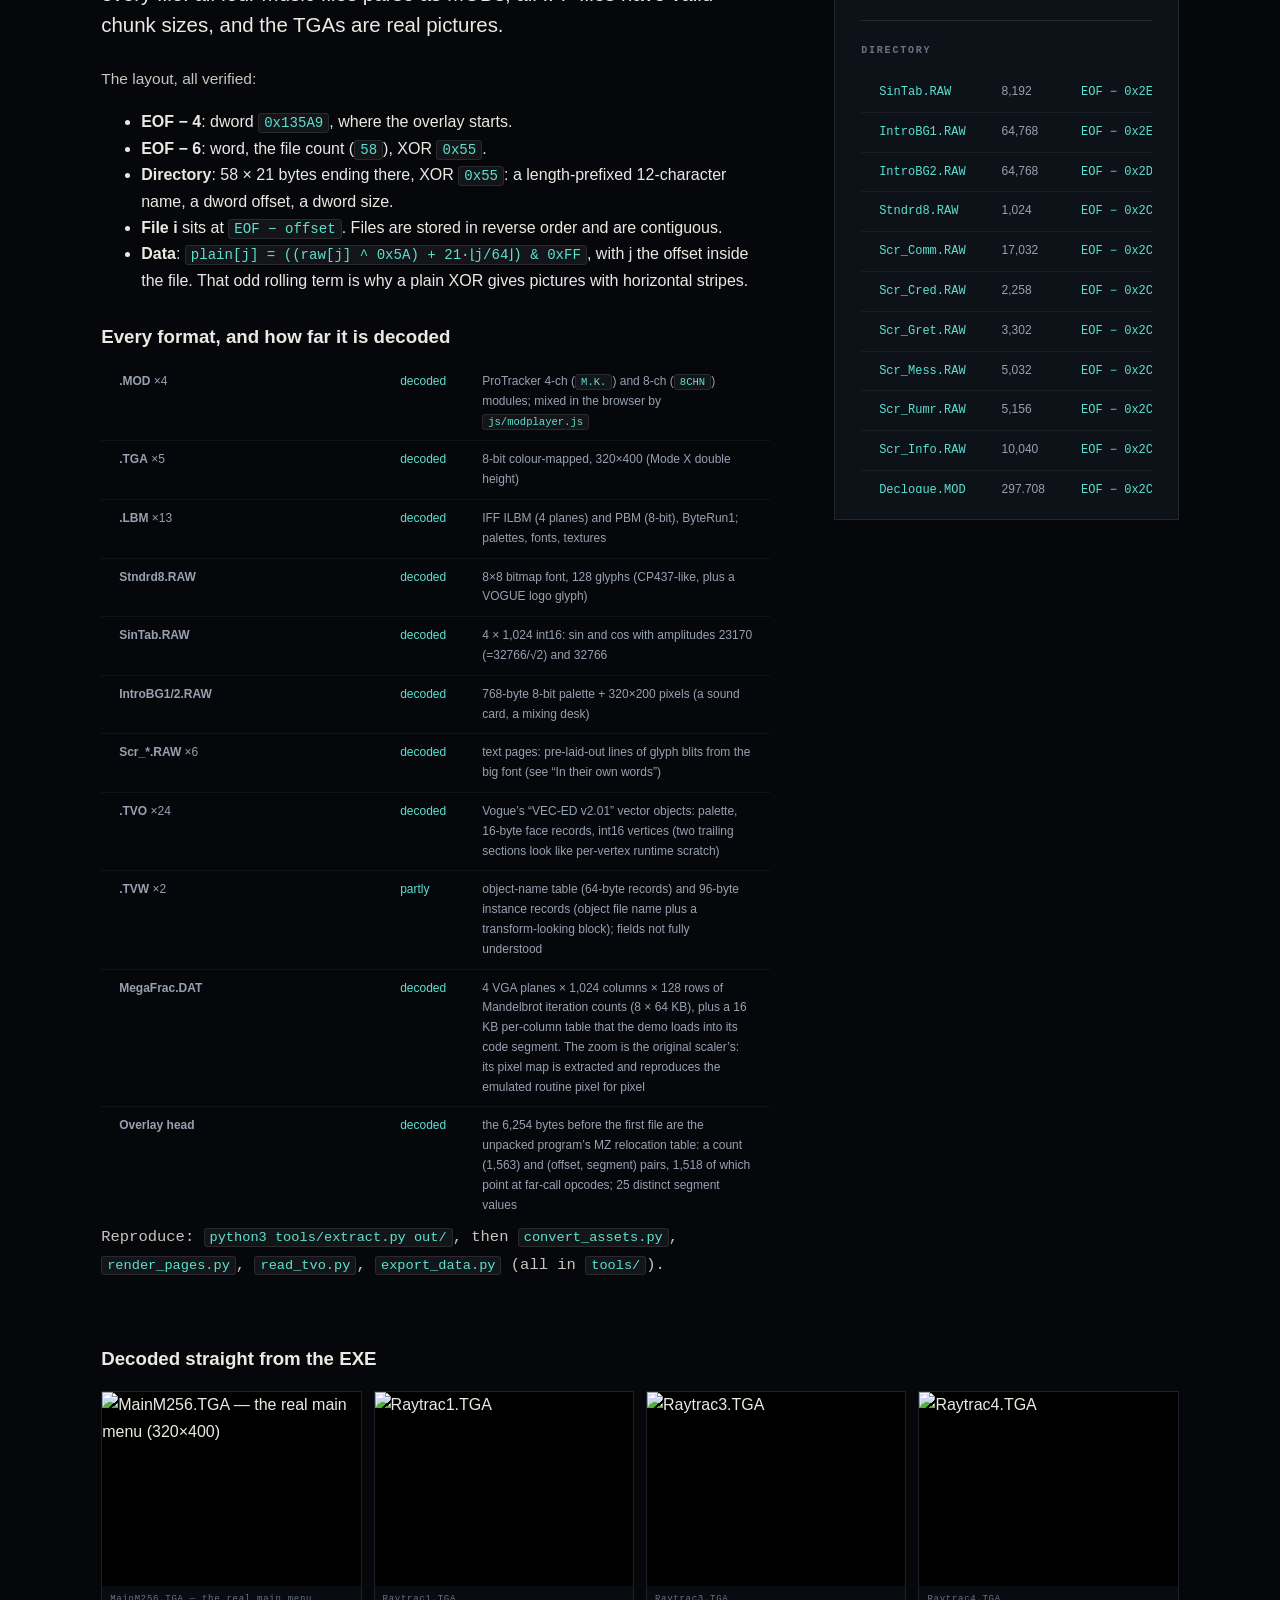
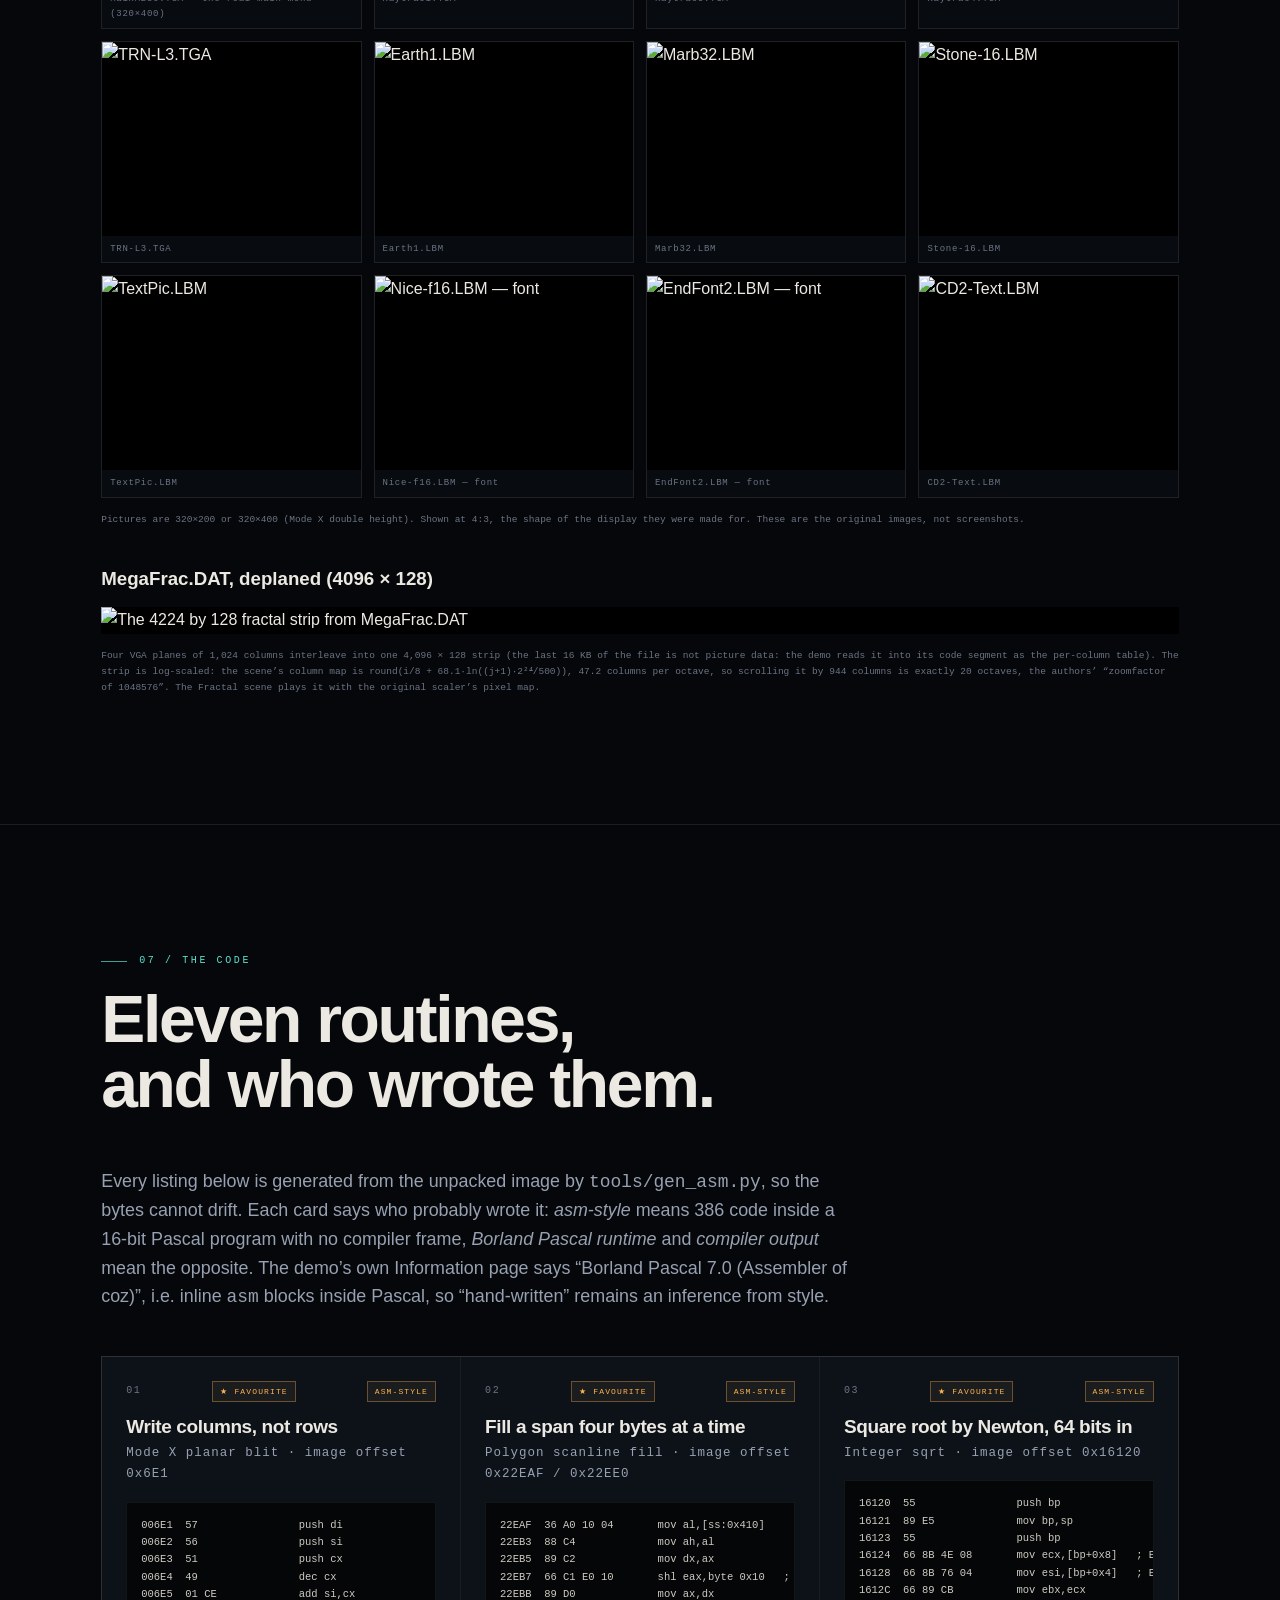
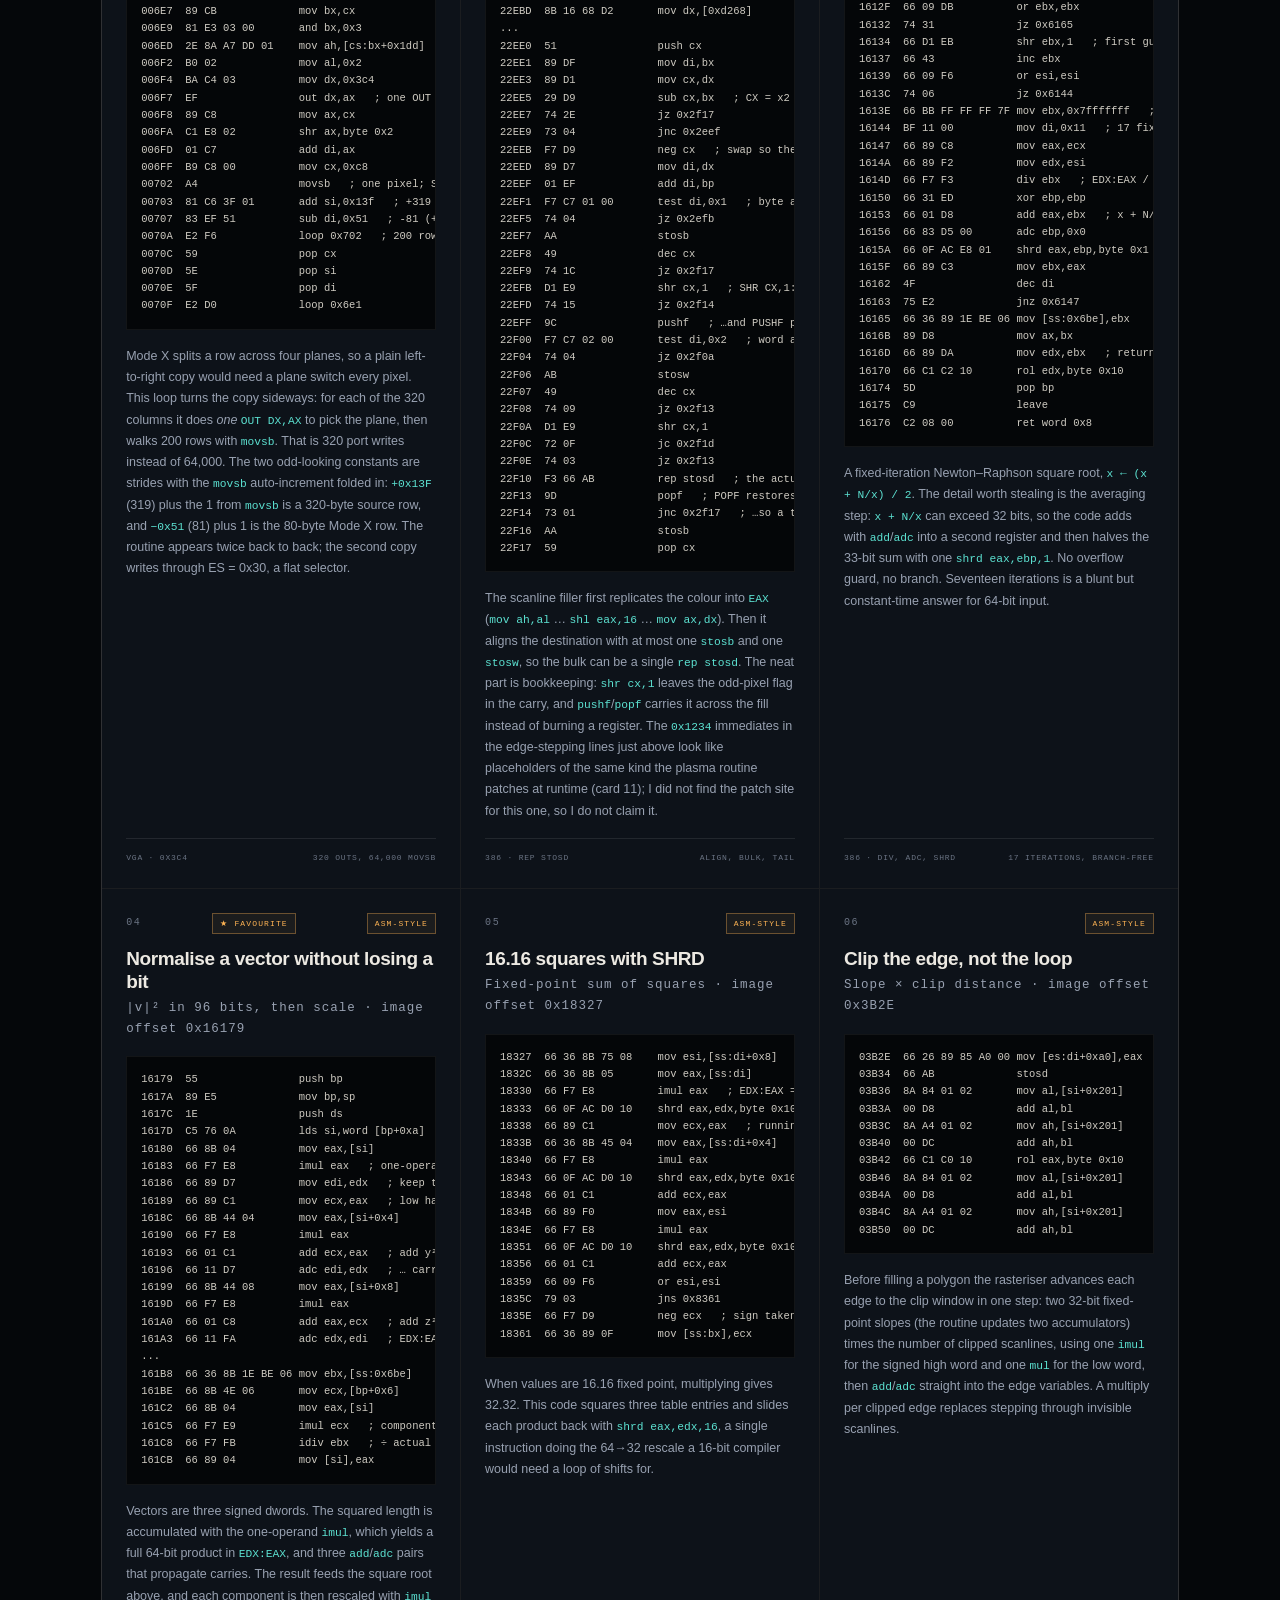
==== commit ccbd1295: "Add CSS-overlay CRT option (integer-period scanlines, off by default, key C) Co-Authored-By: Claude " ====
--- a/index.html
+++ b/index.html
@@ -80,12 +80,14 @@
         </div>
         <div class="player-tools">
           <button class="tool" id="soundBtn" type="button" title="Mute or unmute the recorded sample stream">Sound on</button>
+          <label class="tool crt-tool" id="crtLbl" title="Scanline overlay (key C)"><input type="checkbox" id="crtChk"> CRT</label>
           <button class="tool" id="pauseBtn" type="button" title="Play or pause">Play</button>
         </div>
       </div>
 
       <div class="screen-wrap" id="screenWrap">
         <canvas id="demoCanvas" width="640" height="480" data-base="assets/demo/" aria-label="Crystal Dream II, recorded from the demo's own run"></canvas>
+        <div class="crt" id="crtOv" aria-hidden="true"></div>
       </div>
 
       <div class="seek">
@@ -1731,6 +1733,6 @@
 
 <script src="js/player.js"></script>
 <script src="js/site.js"></script>
-<a id="github-link" href="https://github.com/kassoulet/CrystalDreams2_by_Triton" rel="noopener" style="position:fixed;right:10px;bottom:10px;z-index:99;padding:4px 10px;background:rgba(0,0,0,.75);color:#fff;font:13px system-ui,sans-serif;border:1px solid #666;border-radius:4px;text-decoration:none">View on GitHub</a>
+<a id="github-link" href="https://github.com/kassoulet/Crystal_Dream_2_by_Triton" rel="noopener" style="position:fixed;right:10px;bottom:10px;z-index:99;padding:4px 10px;background:rgba(0,0,0,.75);color:#fff;font:13px system-ui,sans-serif;border:1px solid #666;border-radius:4px;text-decoration:none">View on GitHub</a>
 </body>
 </html>
--- a/css/site.css
+++ b/css/site.css
@@ -418,18 +418,15 @@
   background:#000;
 }
 .crt{
-  position:absolute;inset:0;pointer-events:none;z-index:2;
+  /* scanline overlay: one band per source row; --p (CSS px) = k device px, set by js/player.js */
+  position:absolute;inset:0;pointer-events:none;z-index:2;display:none;
   background:
-    repeating-linear-gradient(180deg,rgba(0,0,0,0) 0 2px,rgba(0,0,0,.22) 2px 3px),
-    radial-gradient(ellipse at 50% 50%,transparent 55%,rgba(0,0,0,.45) 100%);
-  mix-blend-mode:multiply;
-  opacity:1;transition:opacity .3s;
-}
-.crt::after{
-  content:"";position:absolute;inset:0;
-  background:linear-gradient(90deg,rgba(255,0,80,.03),transparent 30%,transparent 70%,rgba(0,200,255,.03));
-}
-.crt.off{opacity:0}
+    linear-gradient(180deg,transparent 0 45%,rgba(0,0,0,.34) 100%) 0 0/100% var(--p,2px) repeat-y,
+    radial-gradient(ellipse at 50% 50%,transparent 60%,rgba(0,0,0,.14) 100%);
+}
+.crt.on{display:block}
+.tool.crt-tool{display:inline-flex;align-items:center;gap:6px;cursor:pointer}
+.tool.crt-tool.na{opacity:.4;cursor:not-allowed}
 .screen-hud{
   position:absolute;left:12px;right:12px;bottom:10px;z-index:3;
   display:flex;justify-content:space-between;
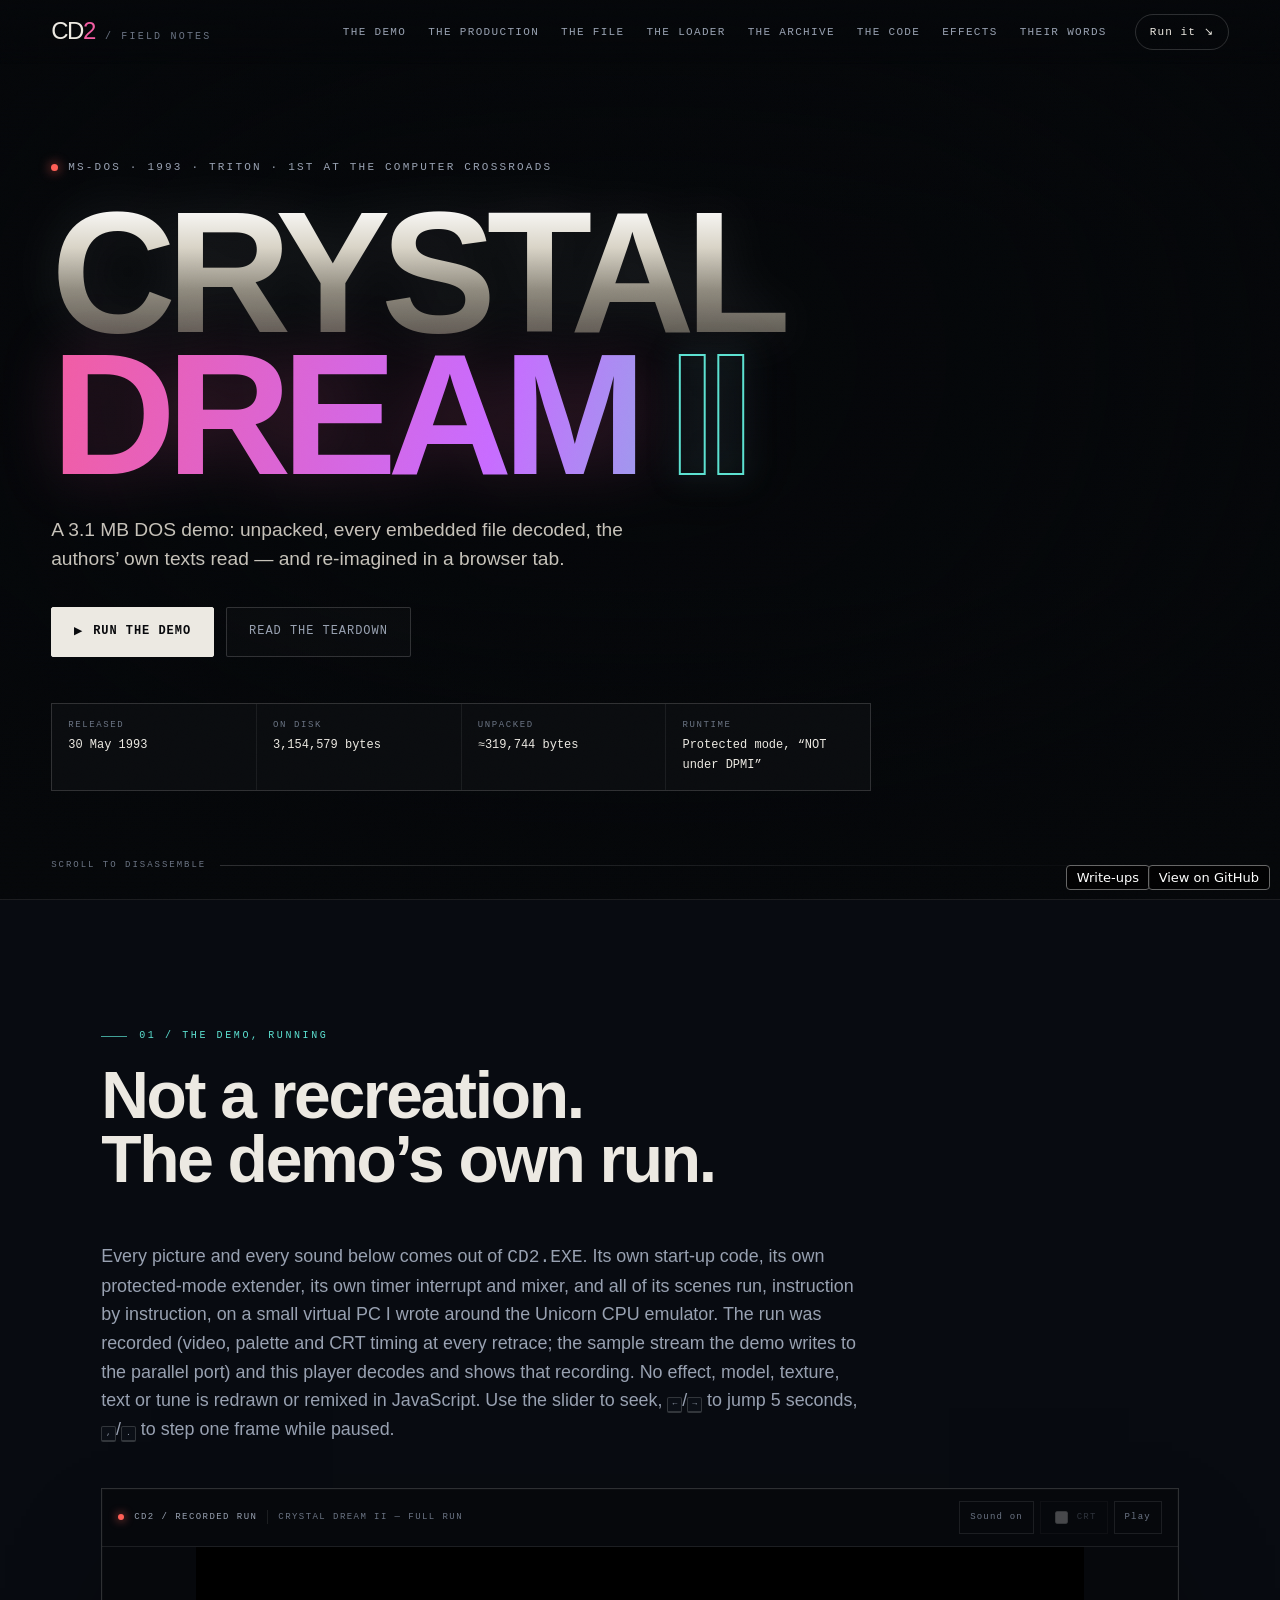
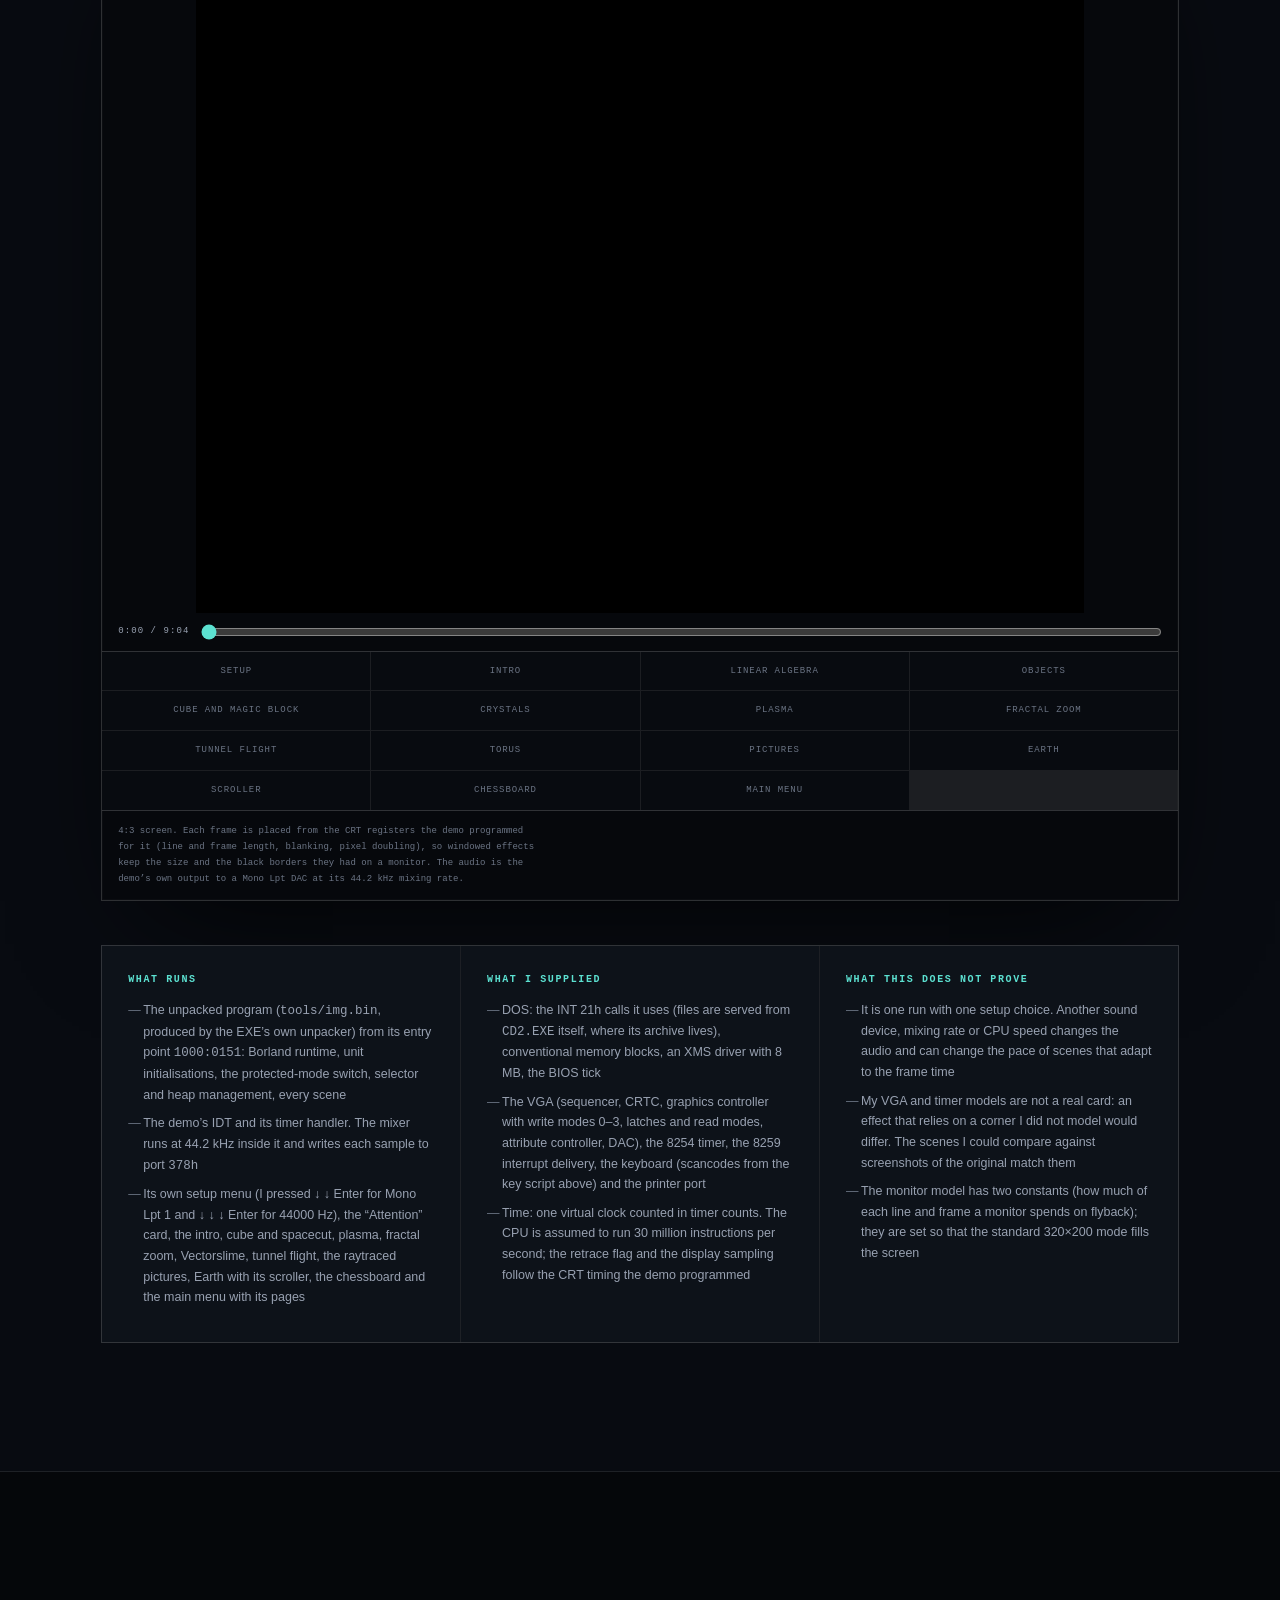
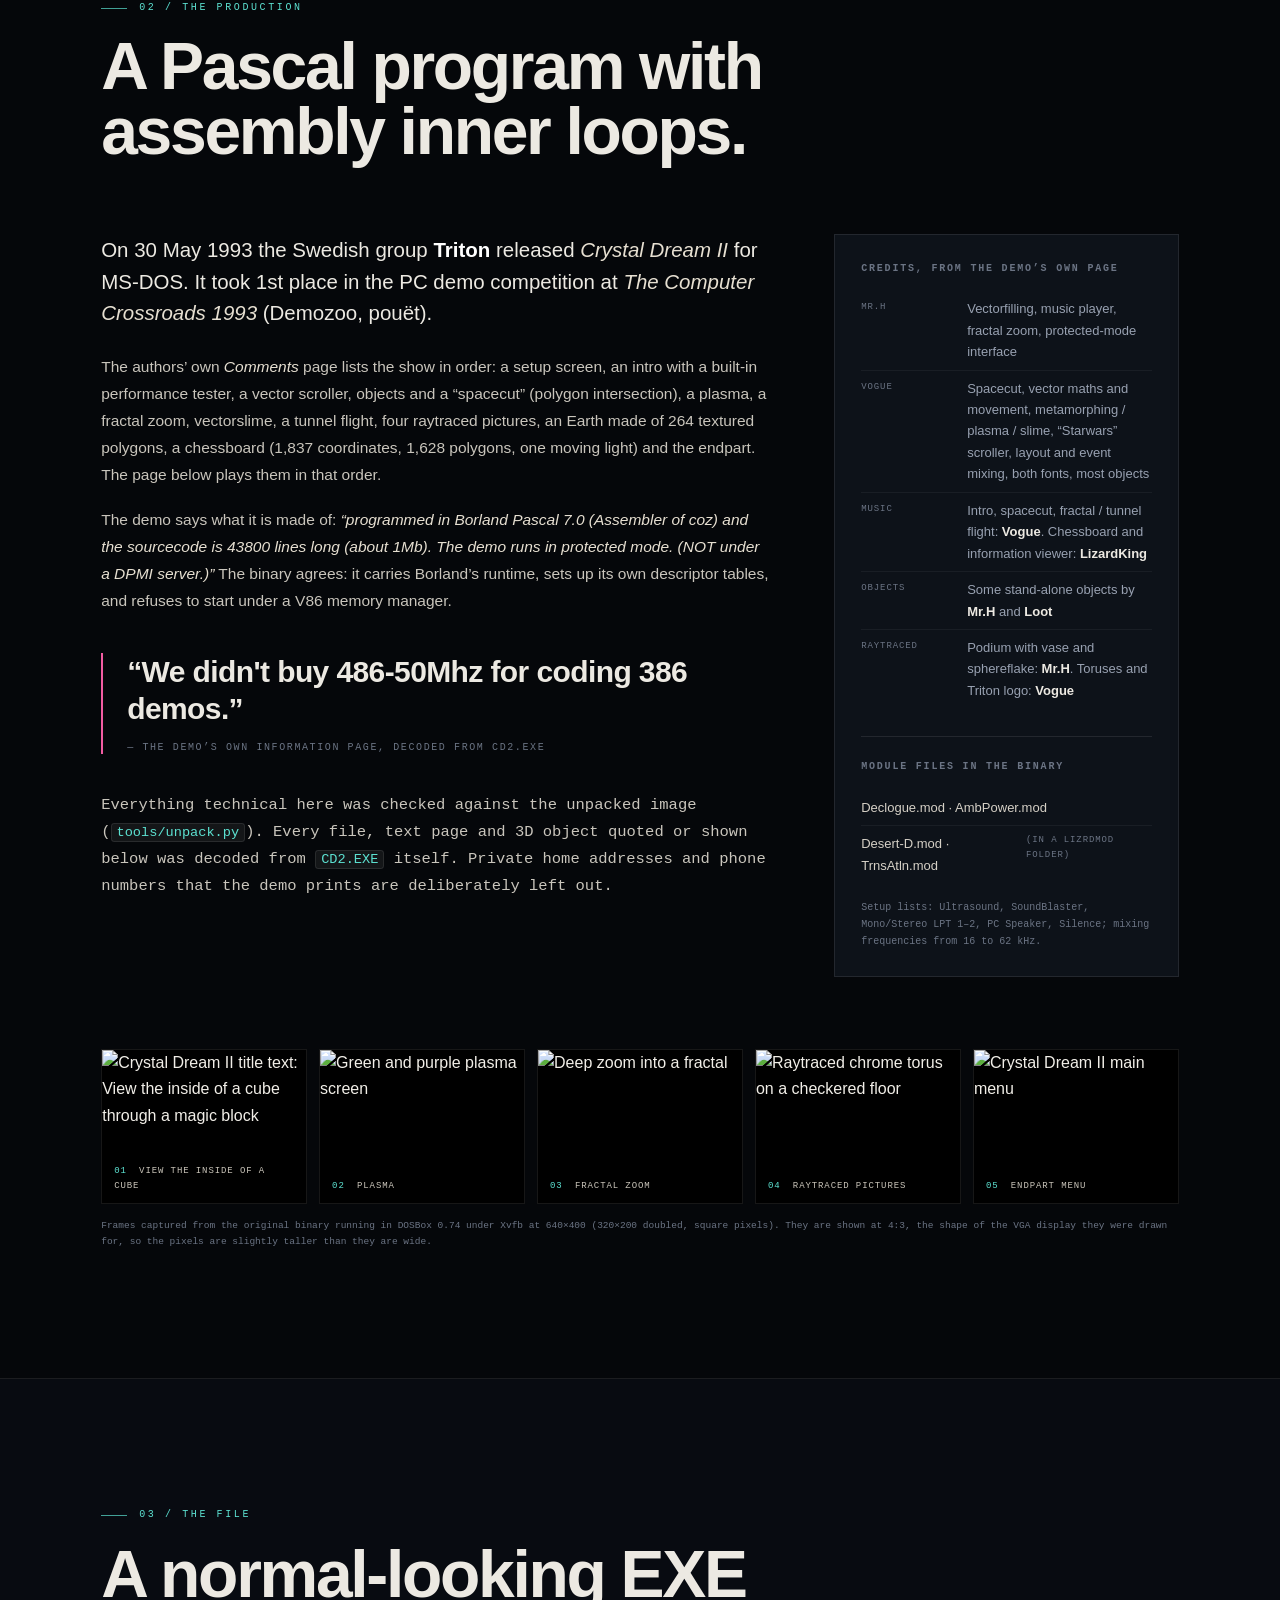
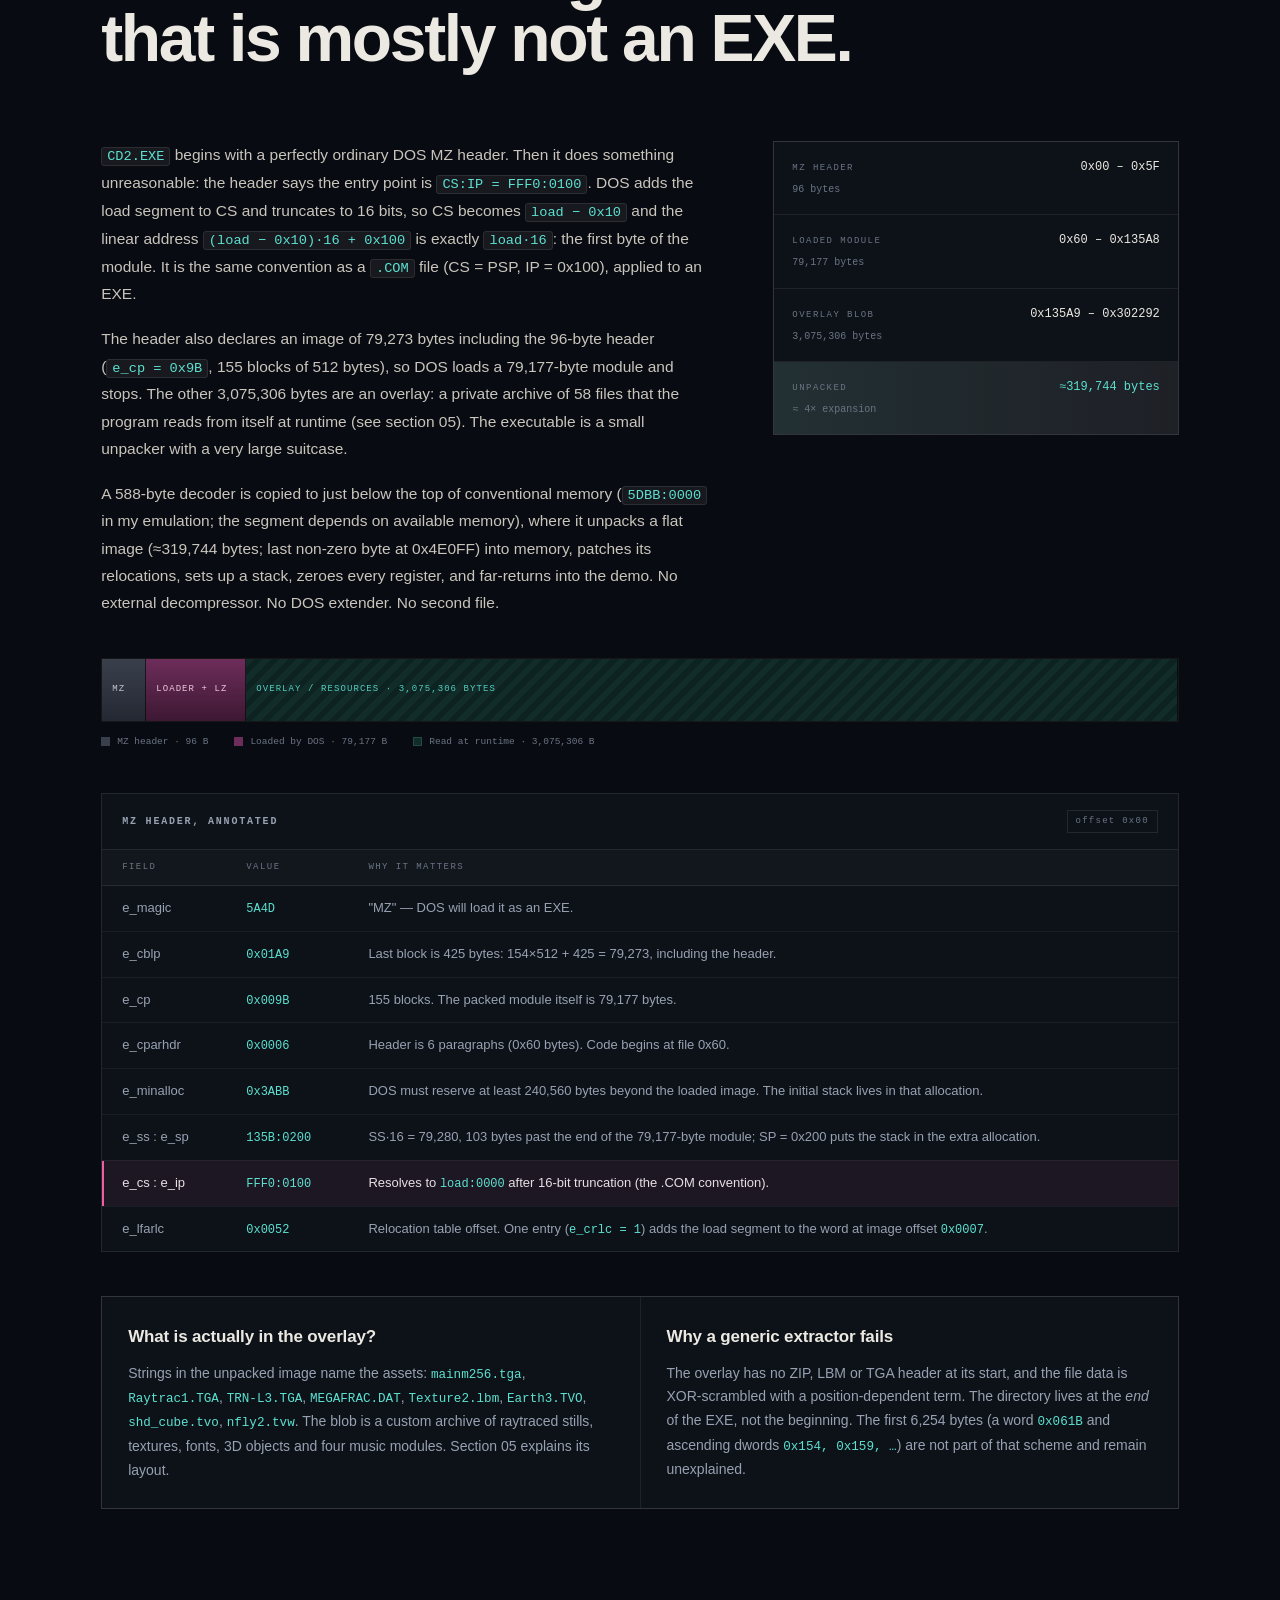
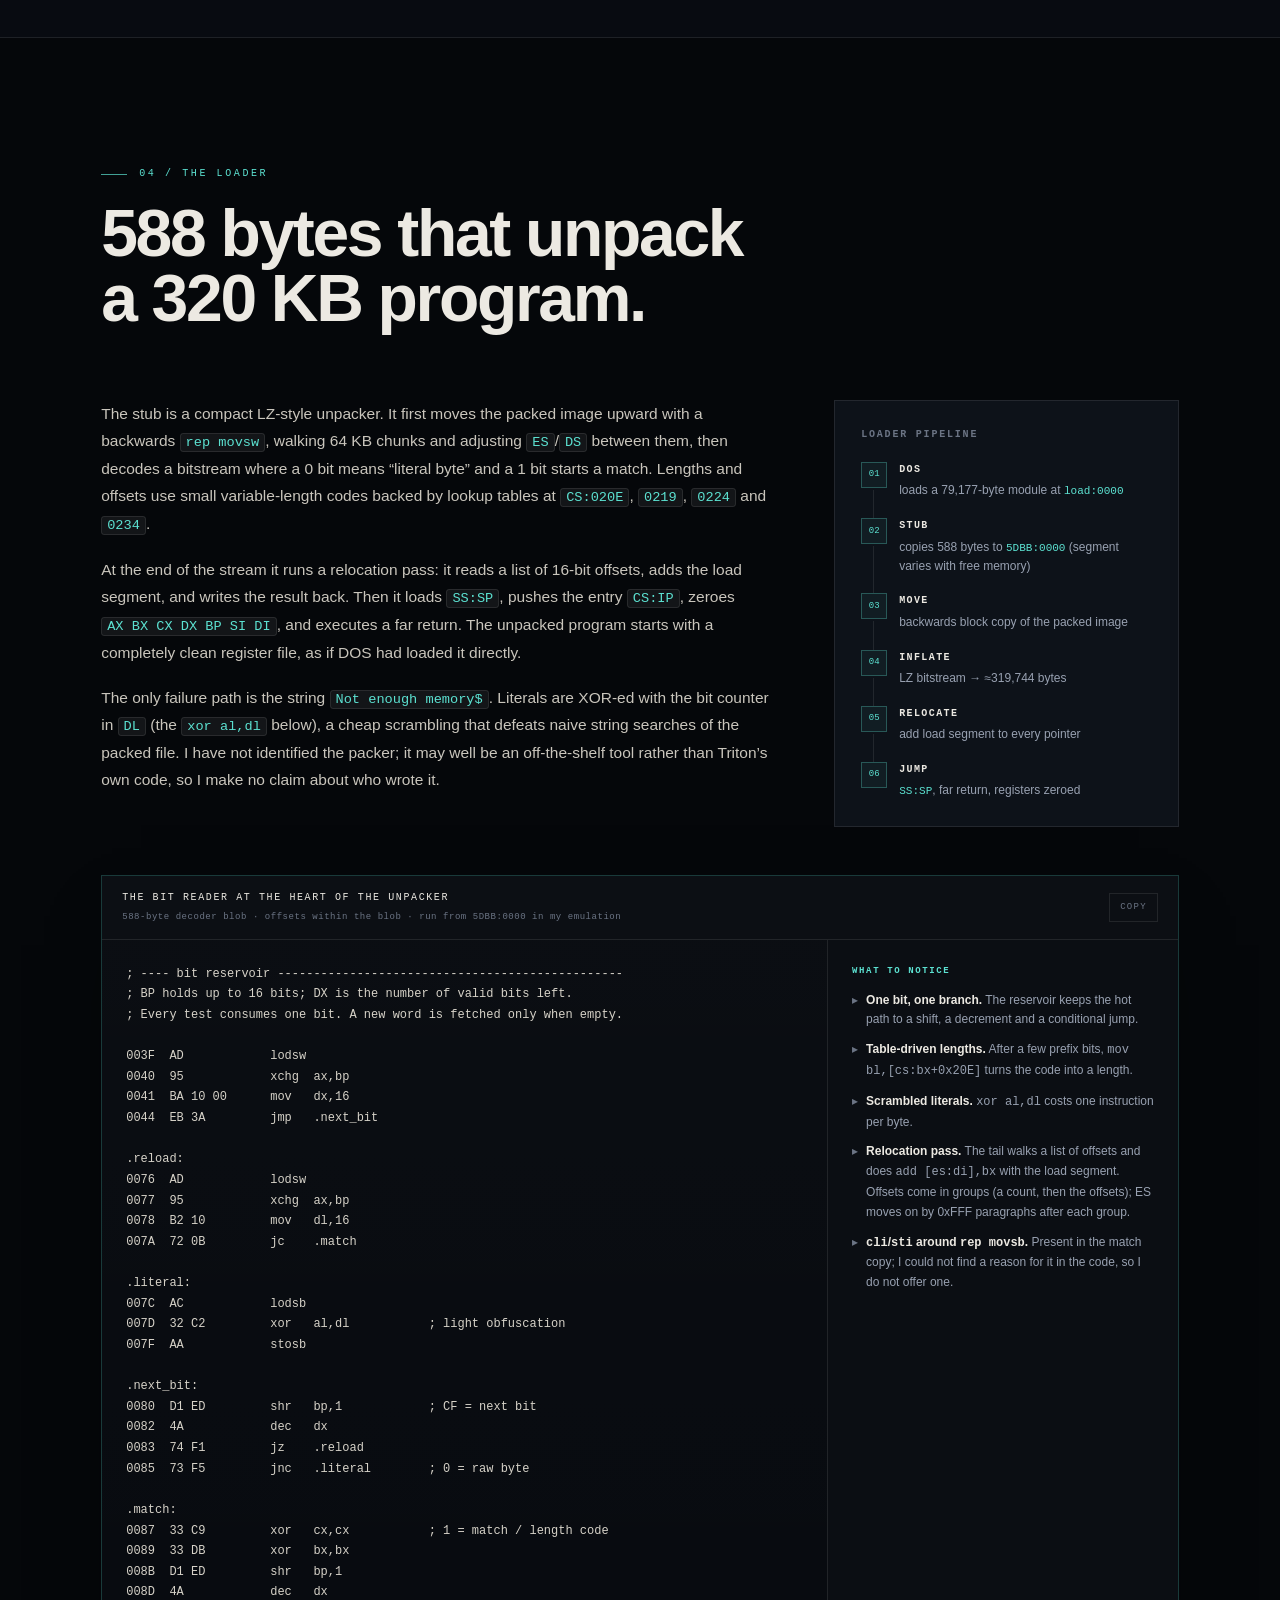
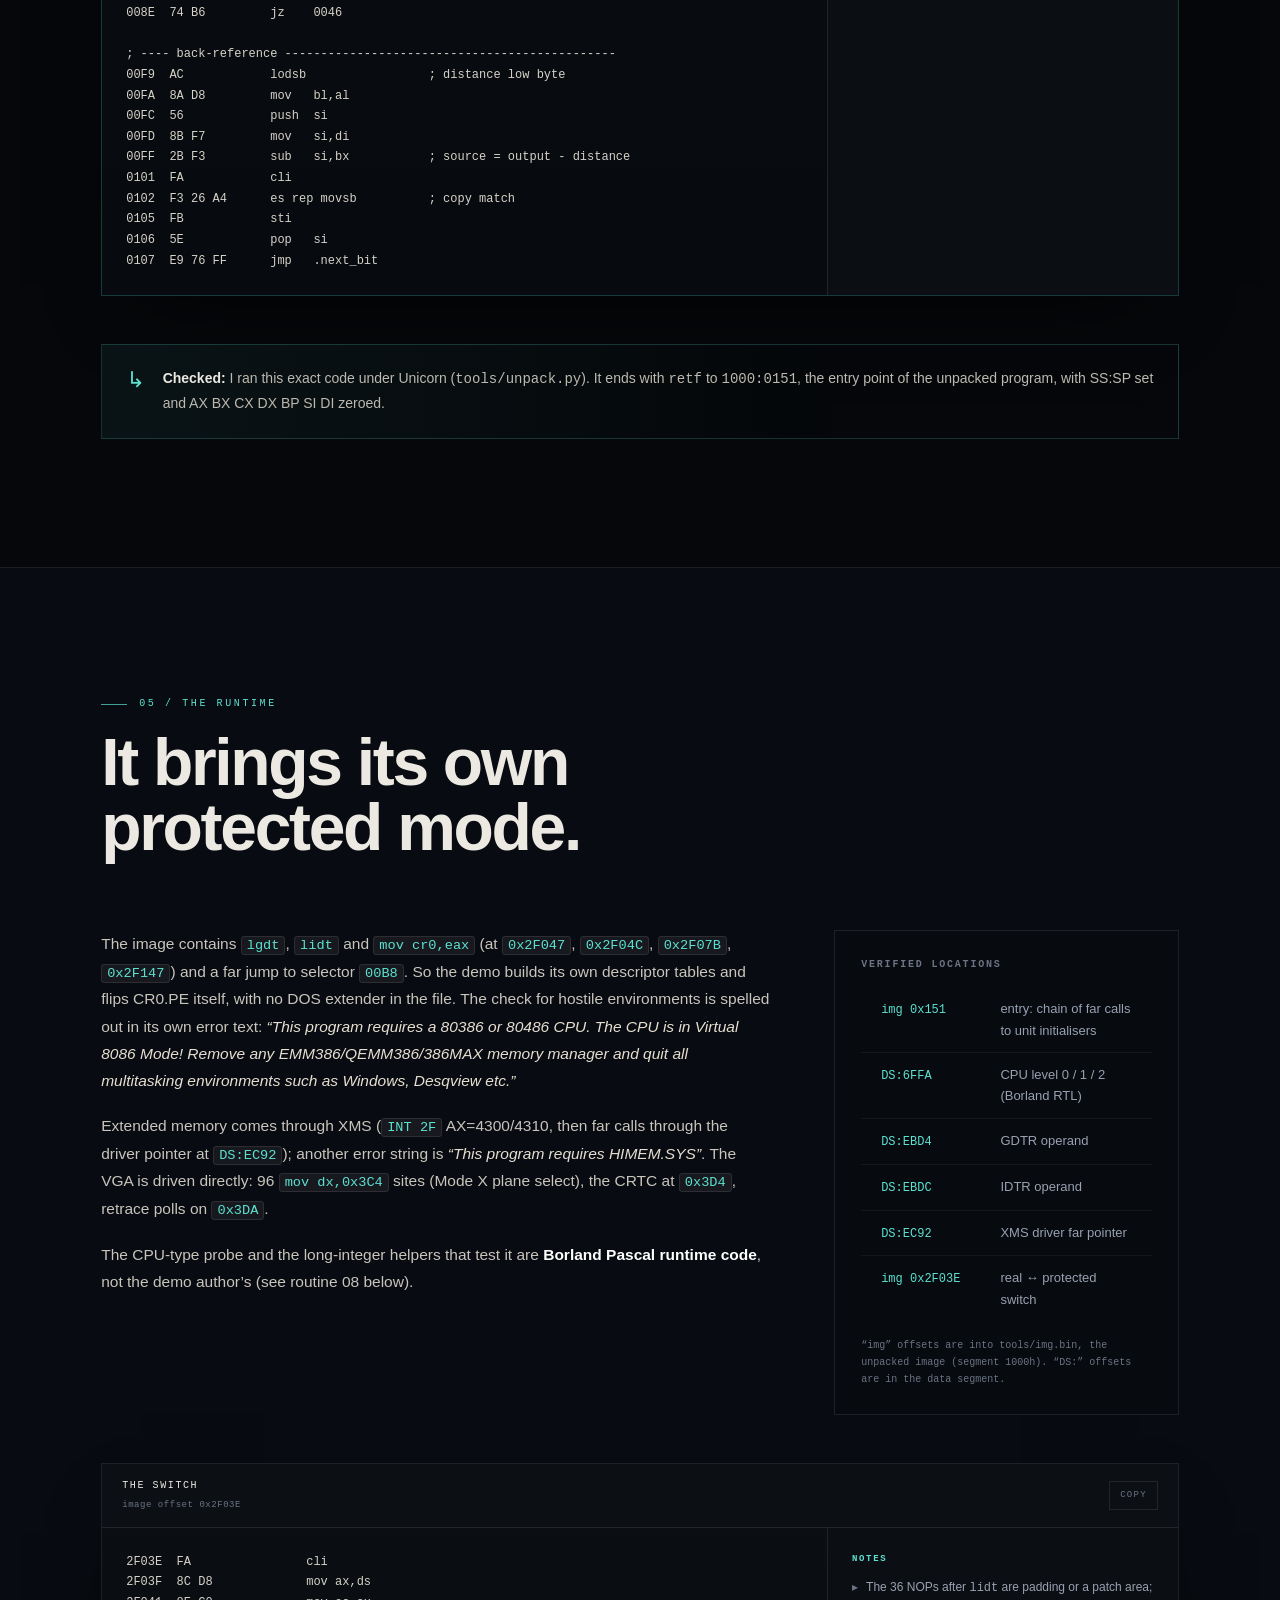
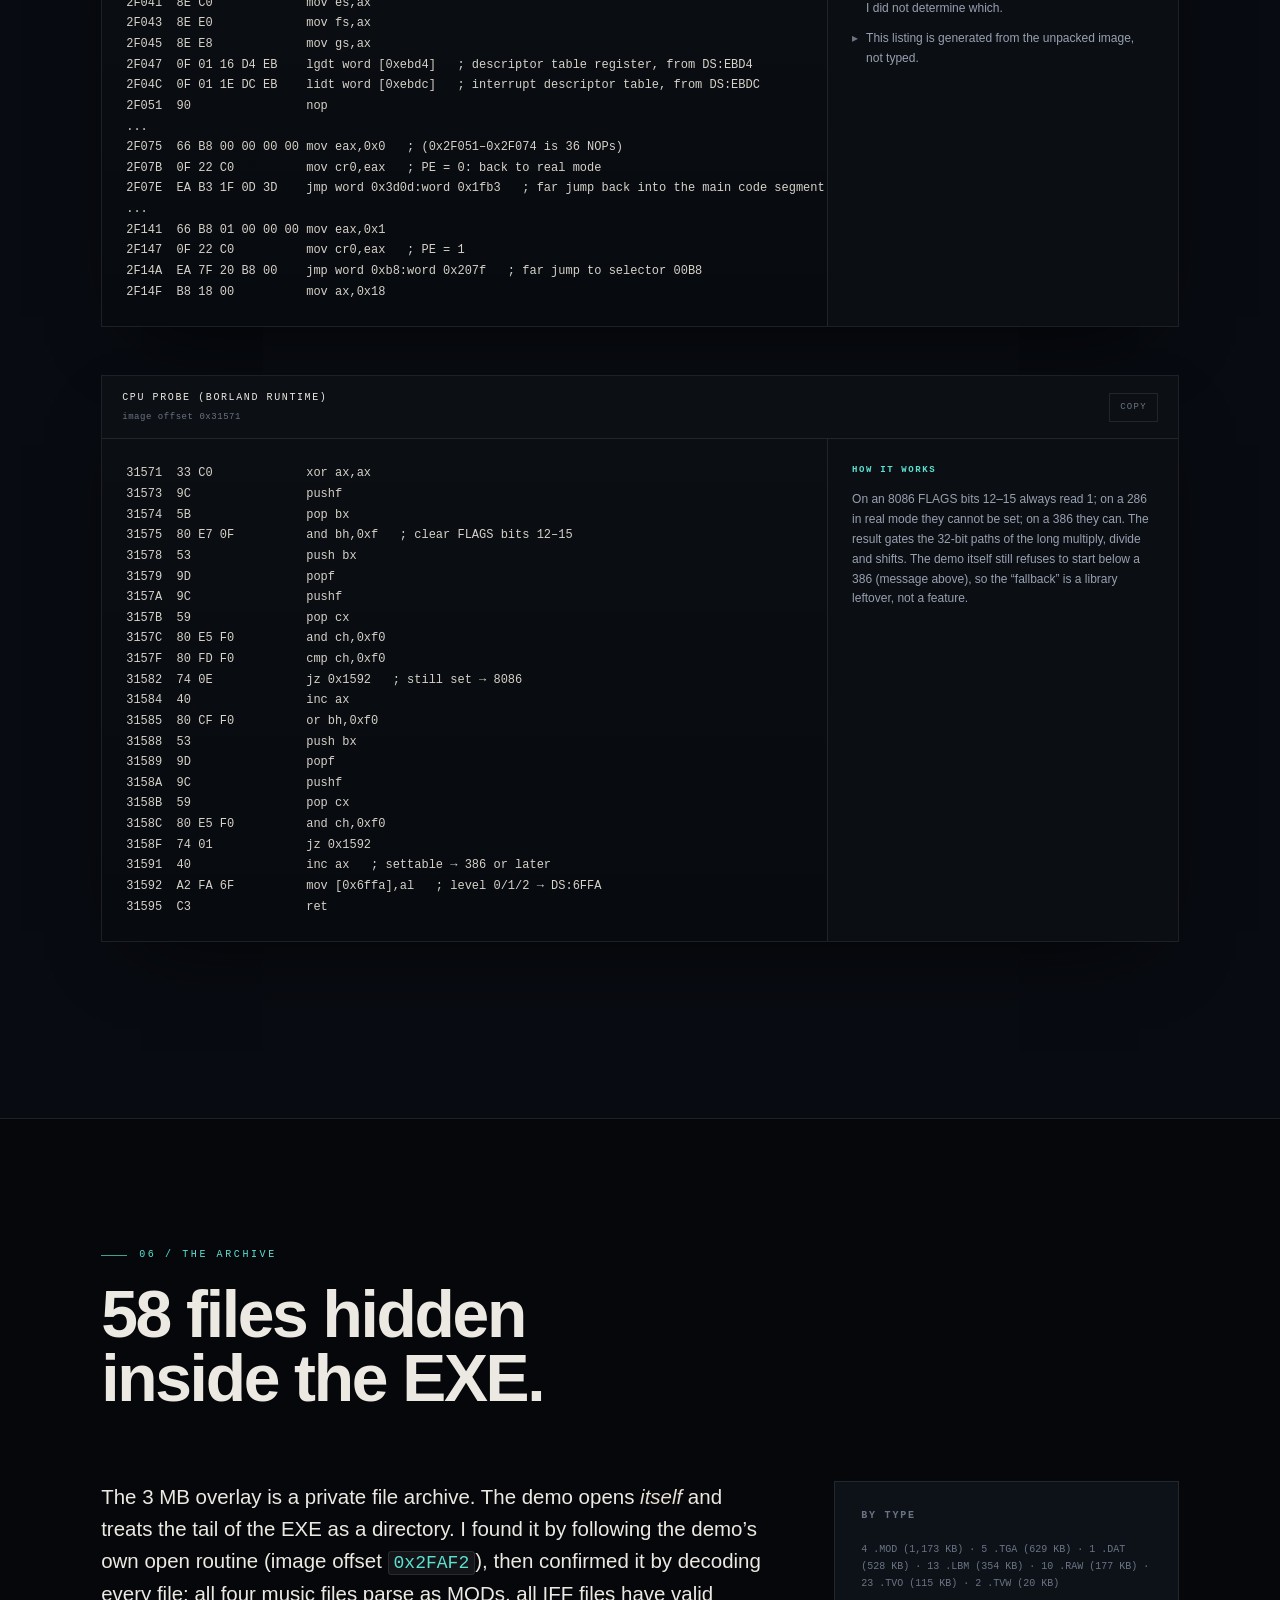
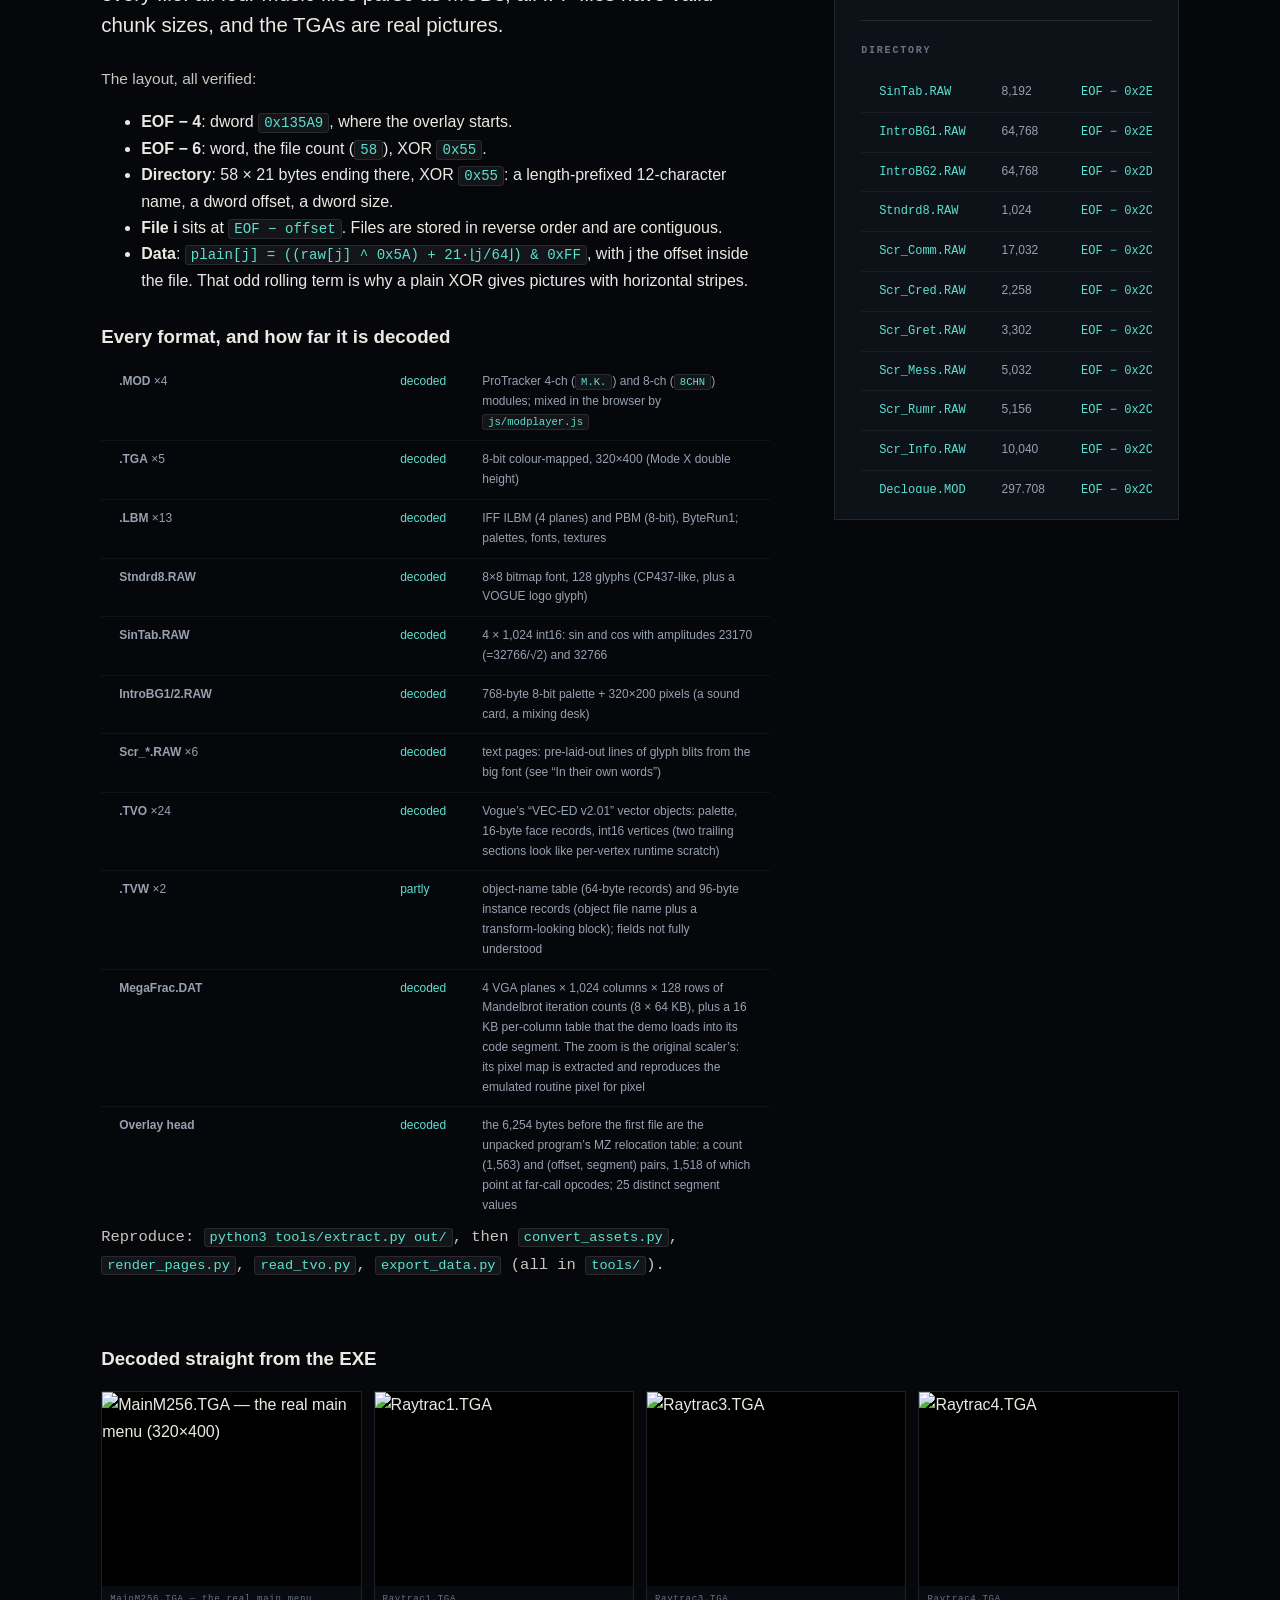
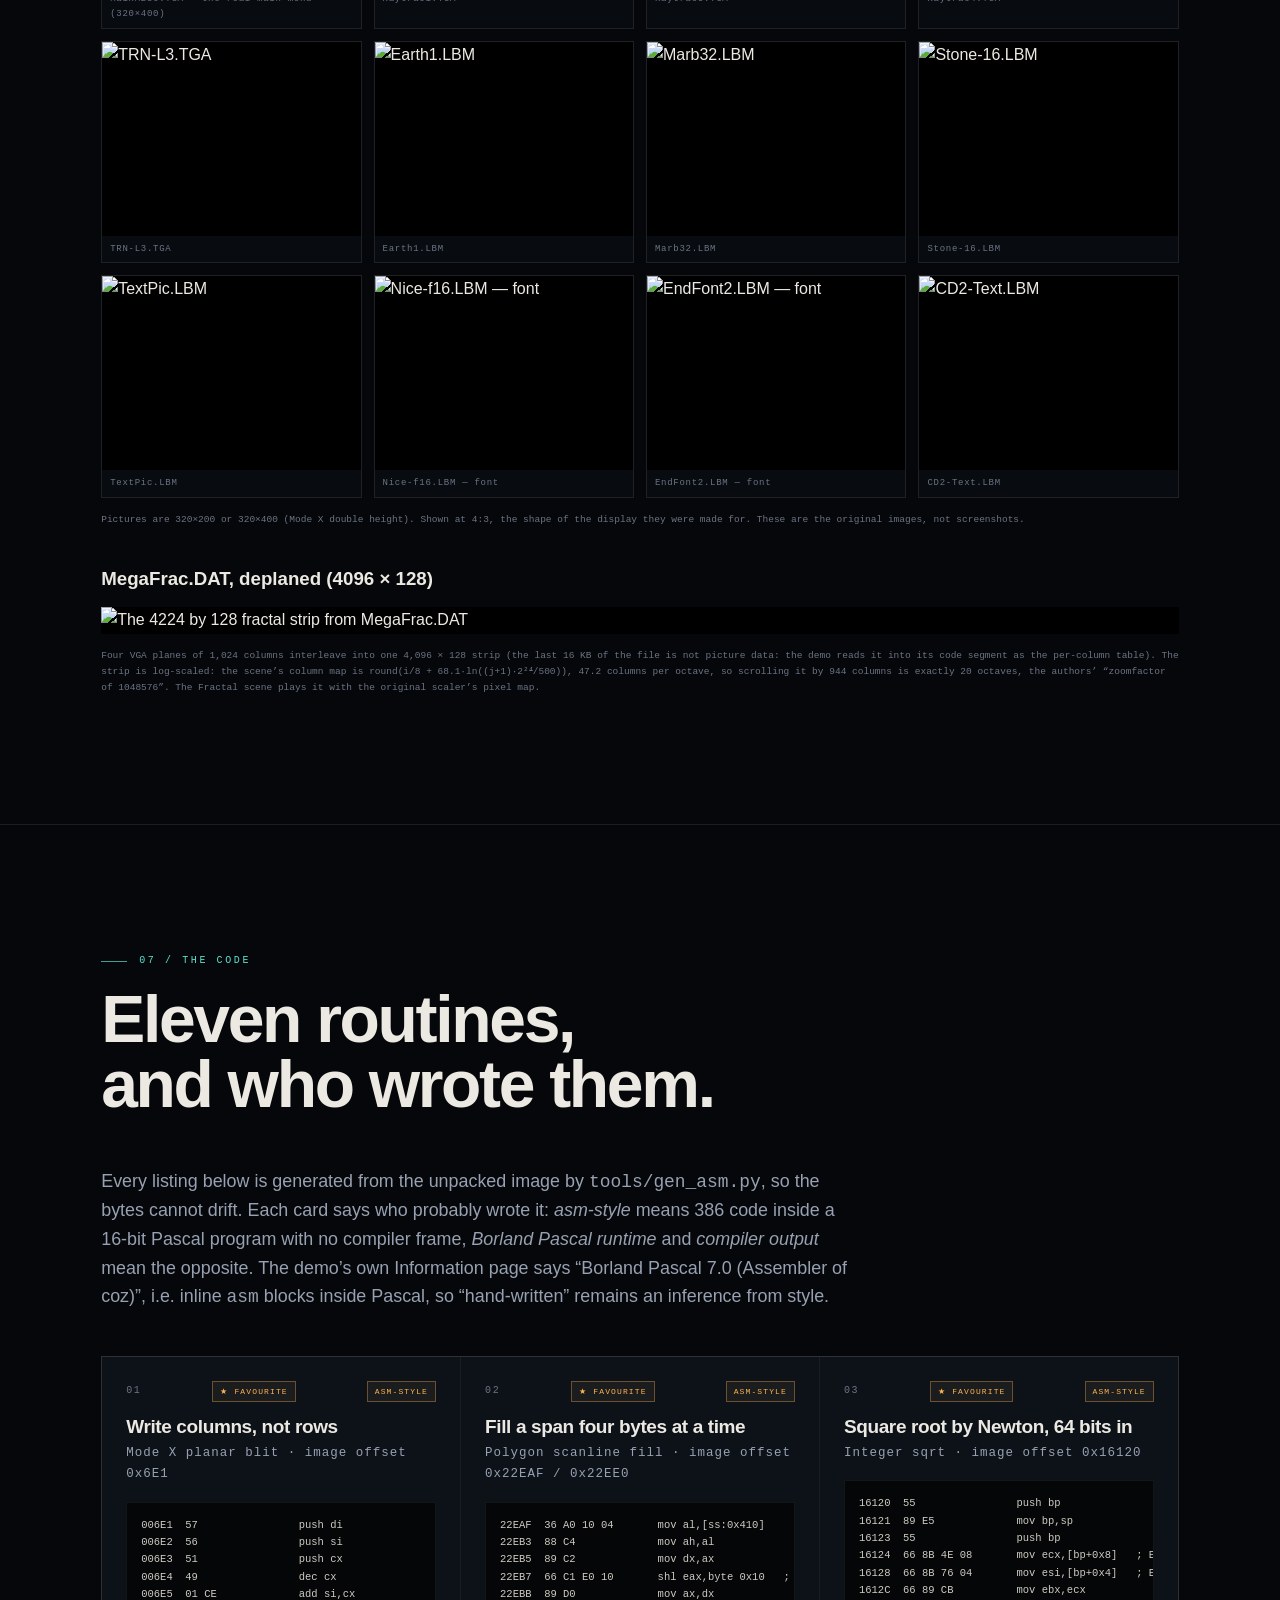
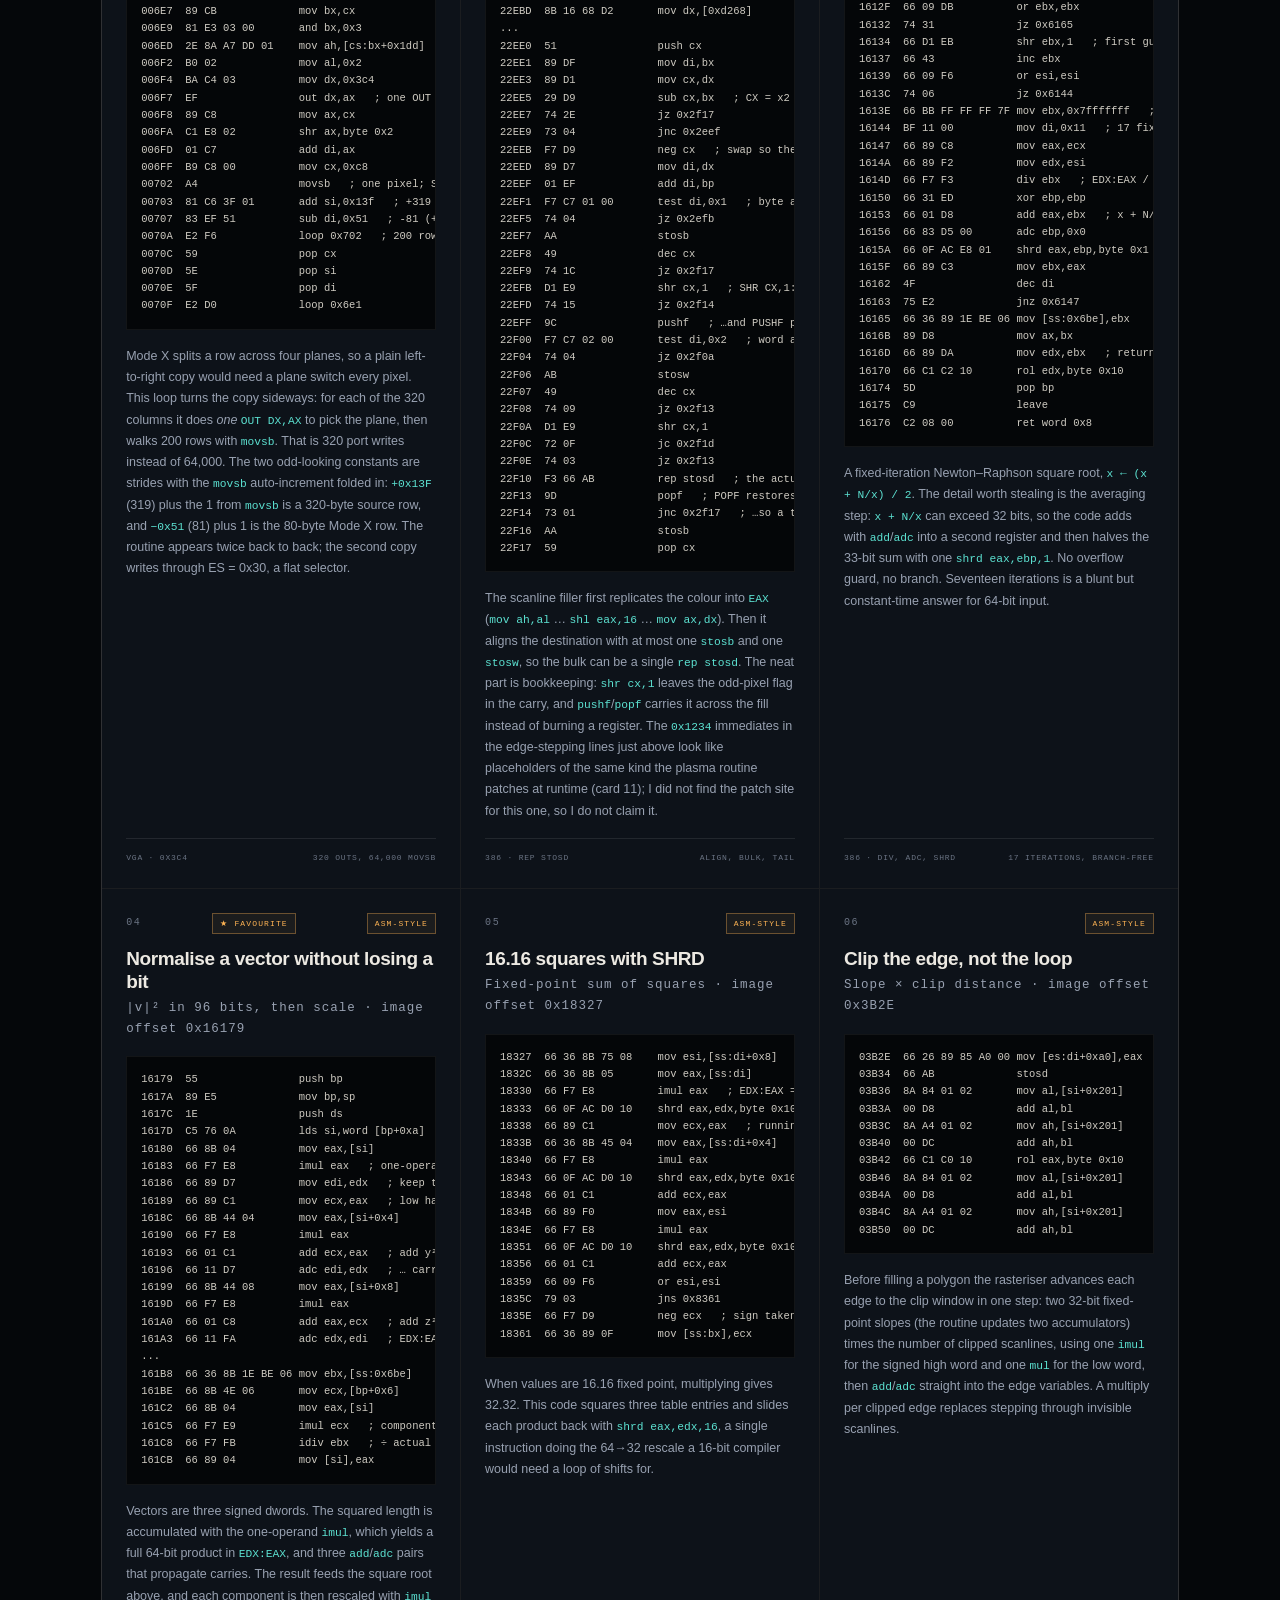
==== commit b2d8a6af: "Publish the write-ups as HTML pages on the site Co-Authored-By: Claude Sonnet 5.5 <noreply@anthropic" ====
--- a/index.html
+++ b/index.html
@@ -1733,6 +1733,7 @@
 
 <script src="js/player.js"></script>
 <script src="js/site.js"></script>
+<a id="writeups-link" href="writeups/WRITEUP-effects.html" style="position:fixed;right:130px;bottom:10px;z-index:99;padding:4px 10px;background:rgba(0,0,0,.75);color:#fff;font:13px system-ui,sans-serif;border:1px solid #666;border-radius:4px;text-decoration:none">Write-ups</a>
 <a id="github-link" href="https://github.com/kassoulet/Crystal_Dream_2_by_Triton" rel="noopener" style="position:fixed;right:10px;bottom:10px;z-index:99;padding:4px 10px;background:rgba(0,0,0,.75);color:#fff;font:13px system-ui,sans-serif;border:1px solid #666;border-radius:4px;text-decoration:none">View on GitHub</a>
 </body>
 </html>
